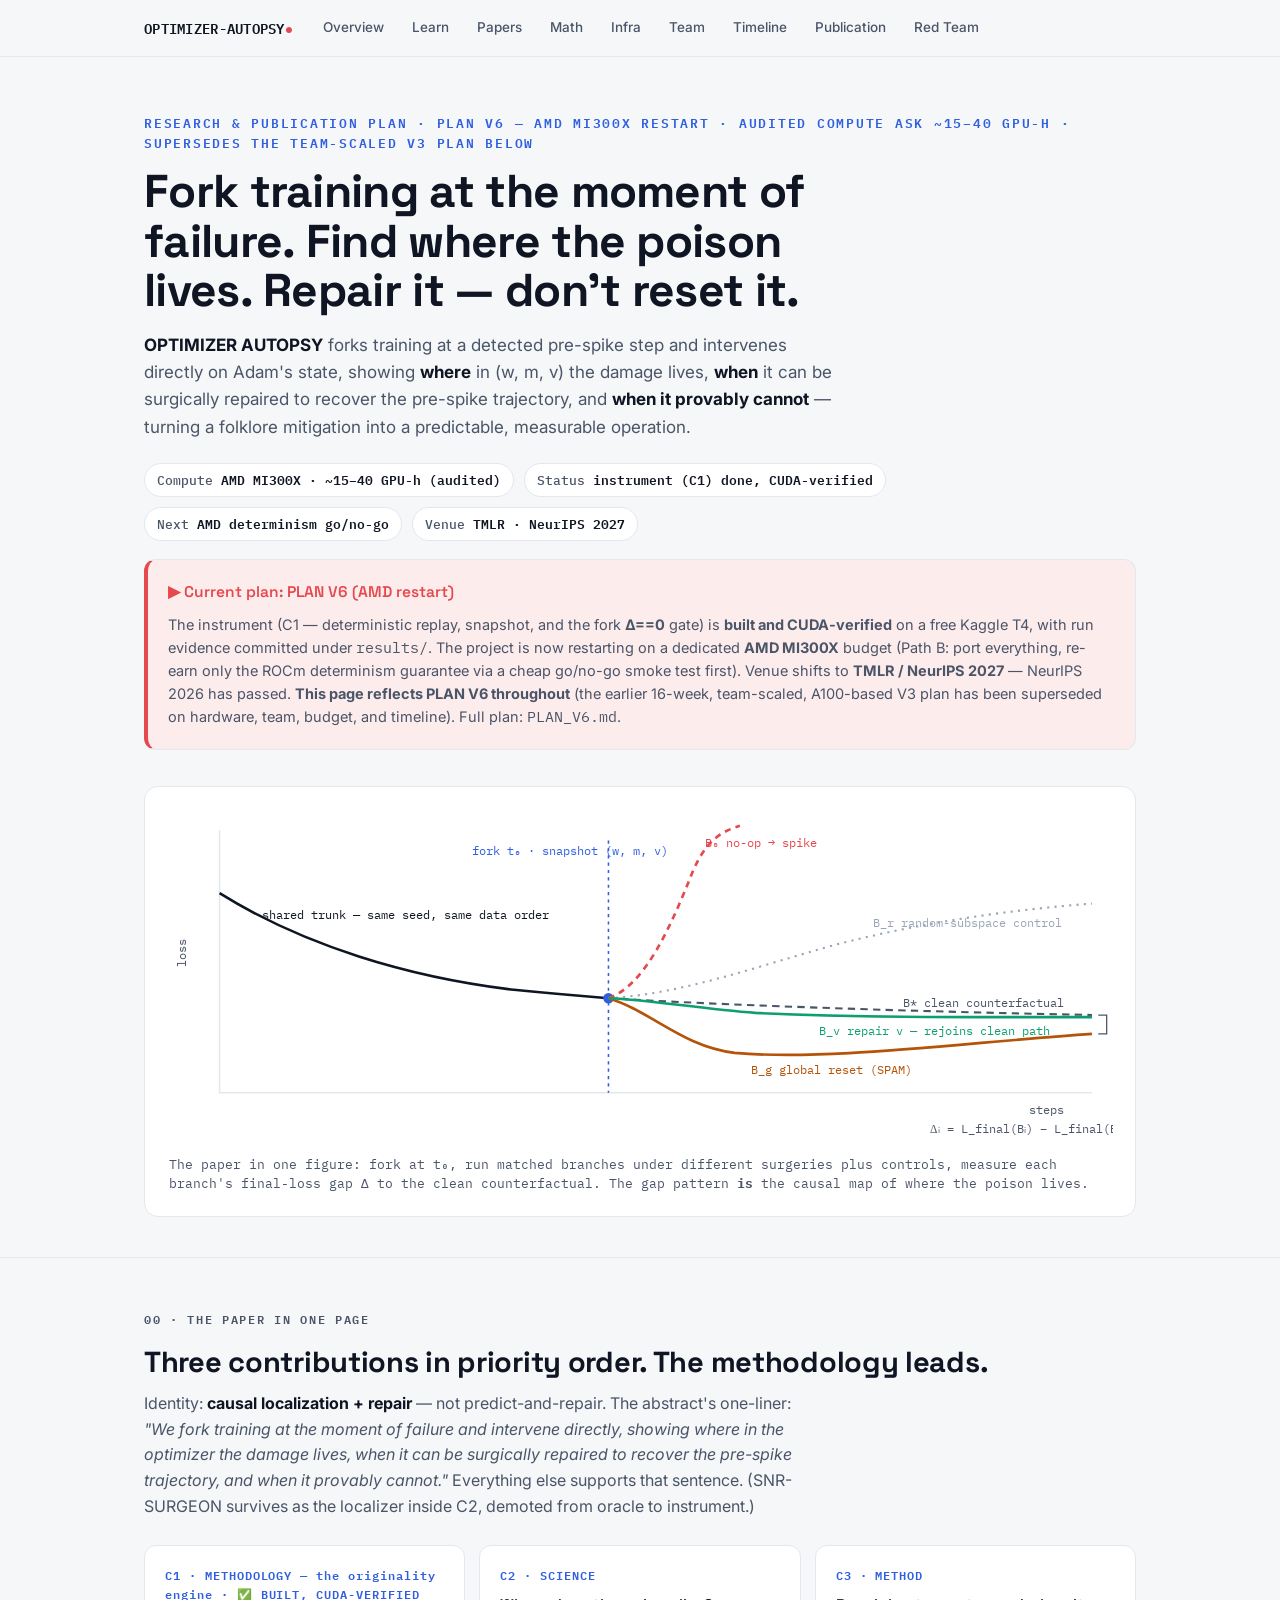
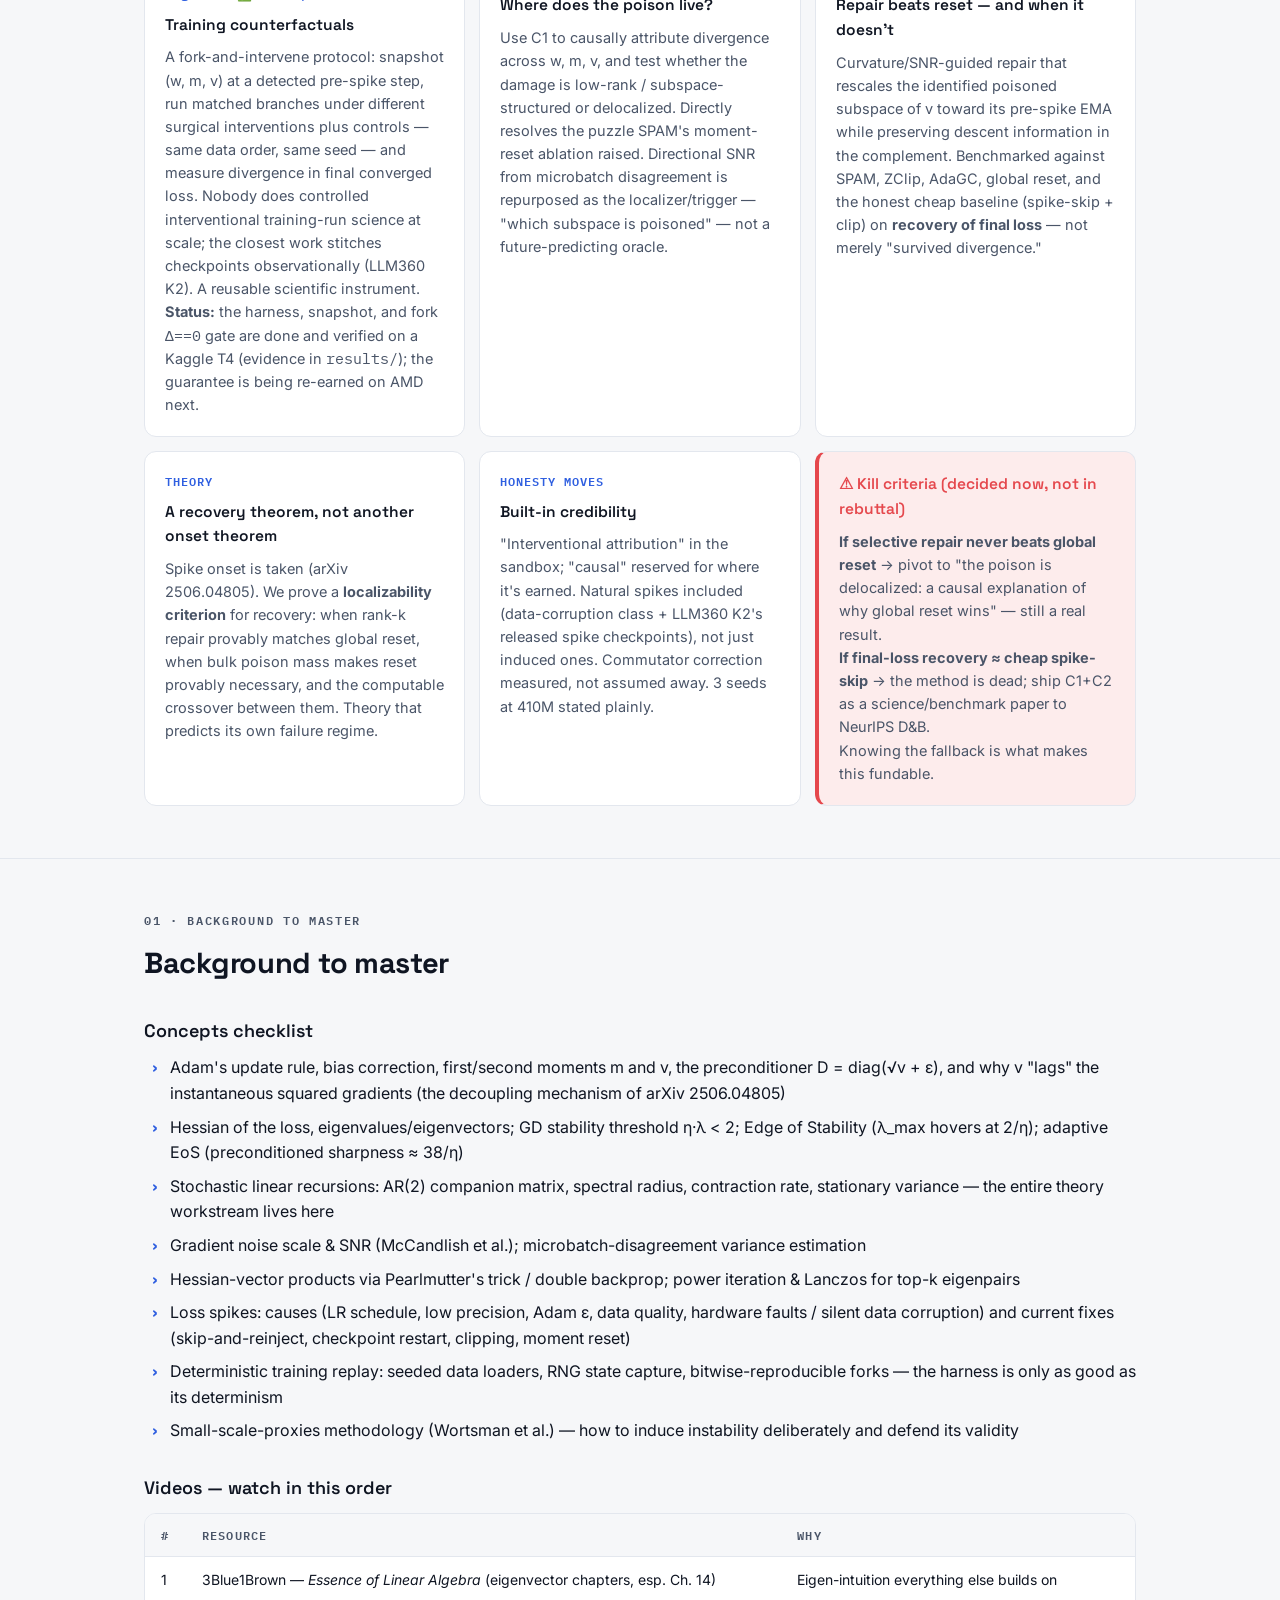
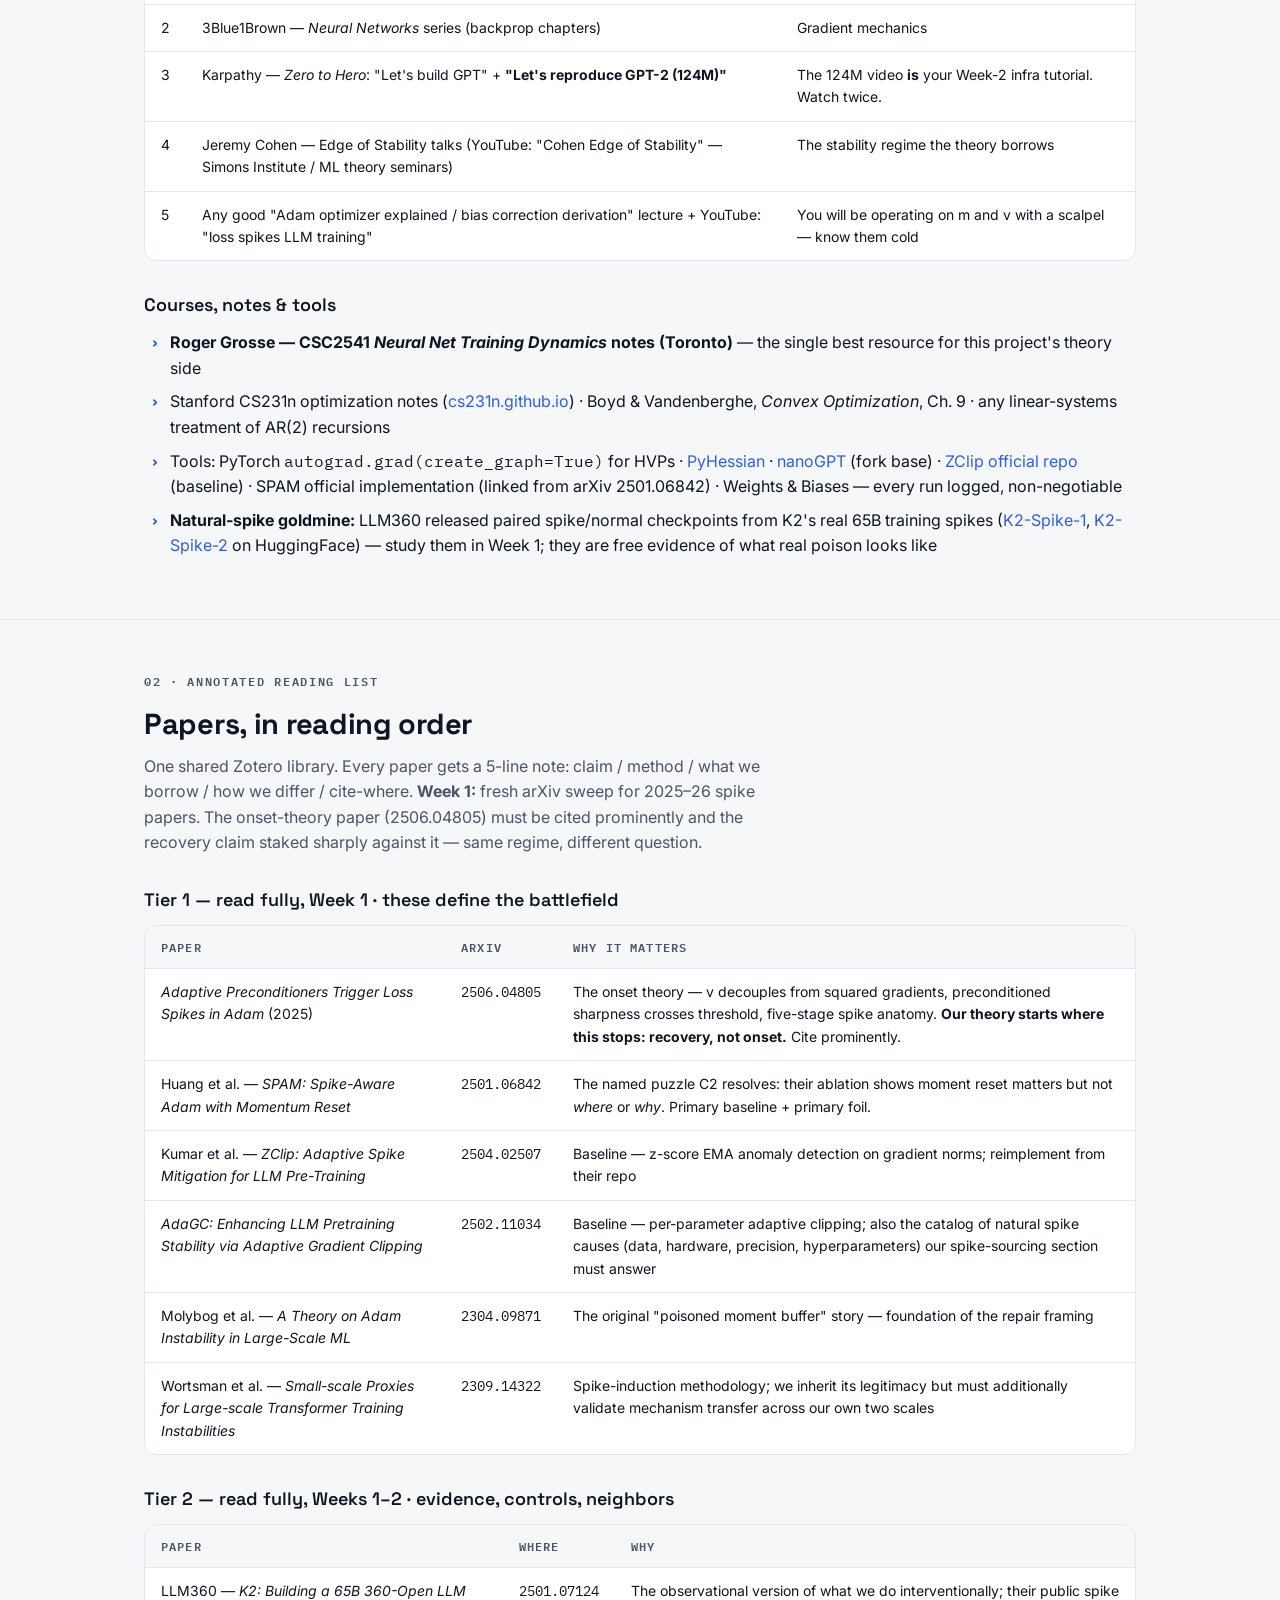
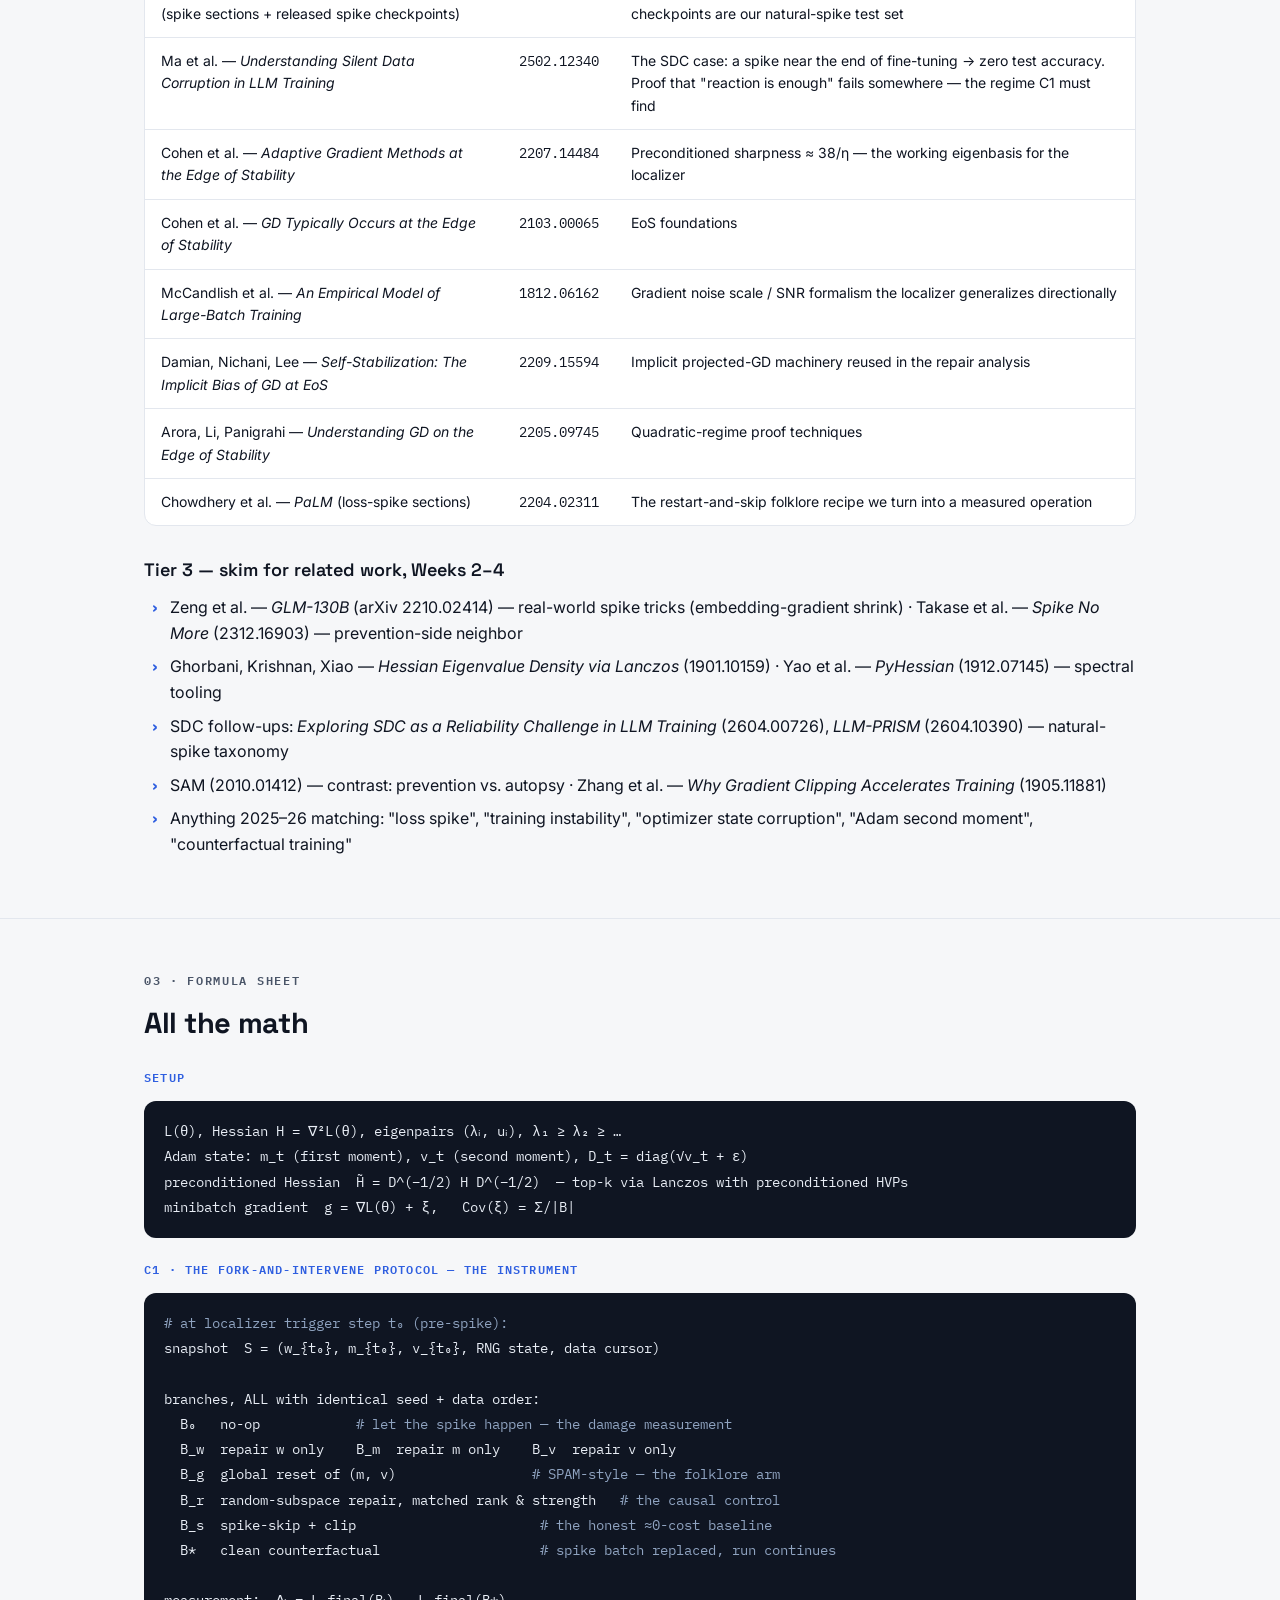
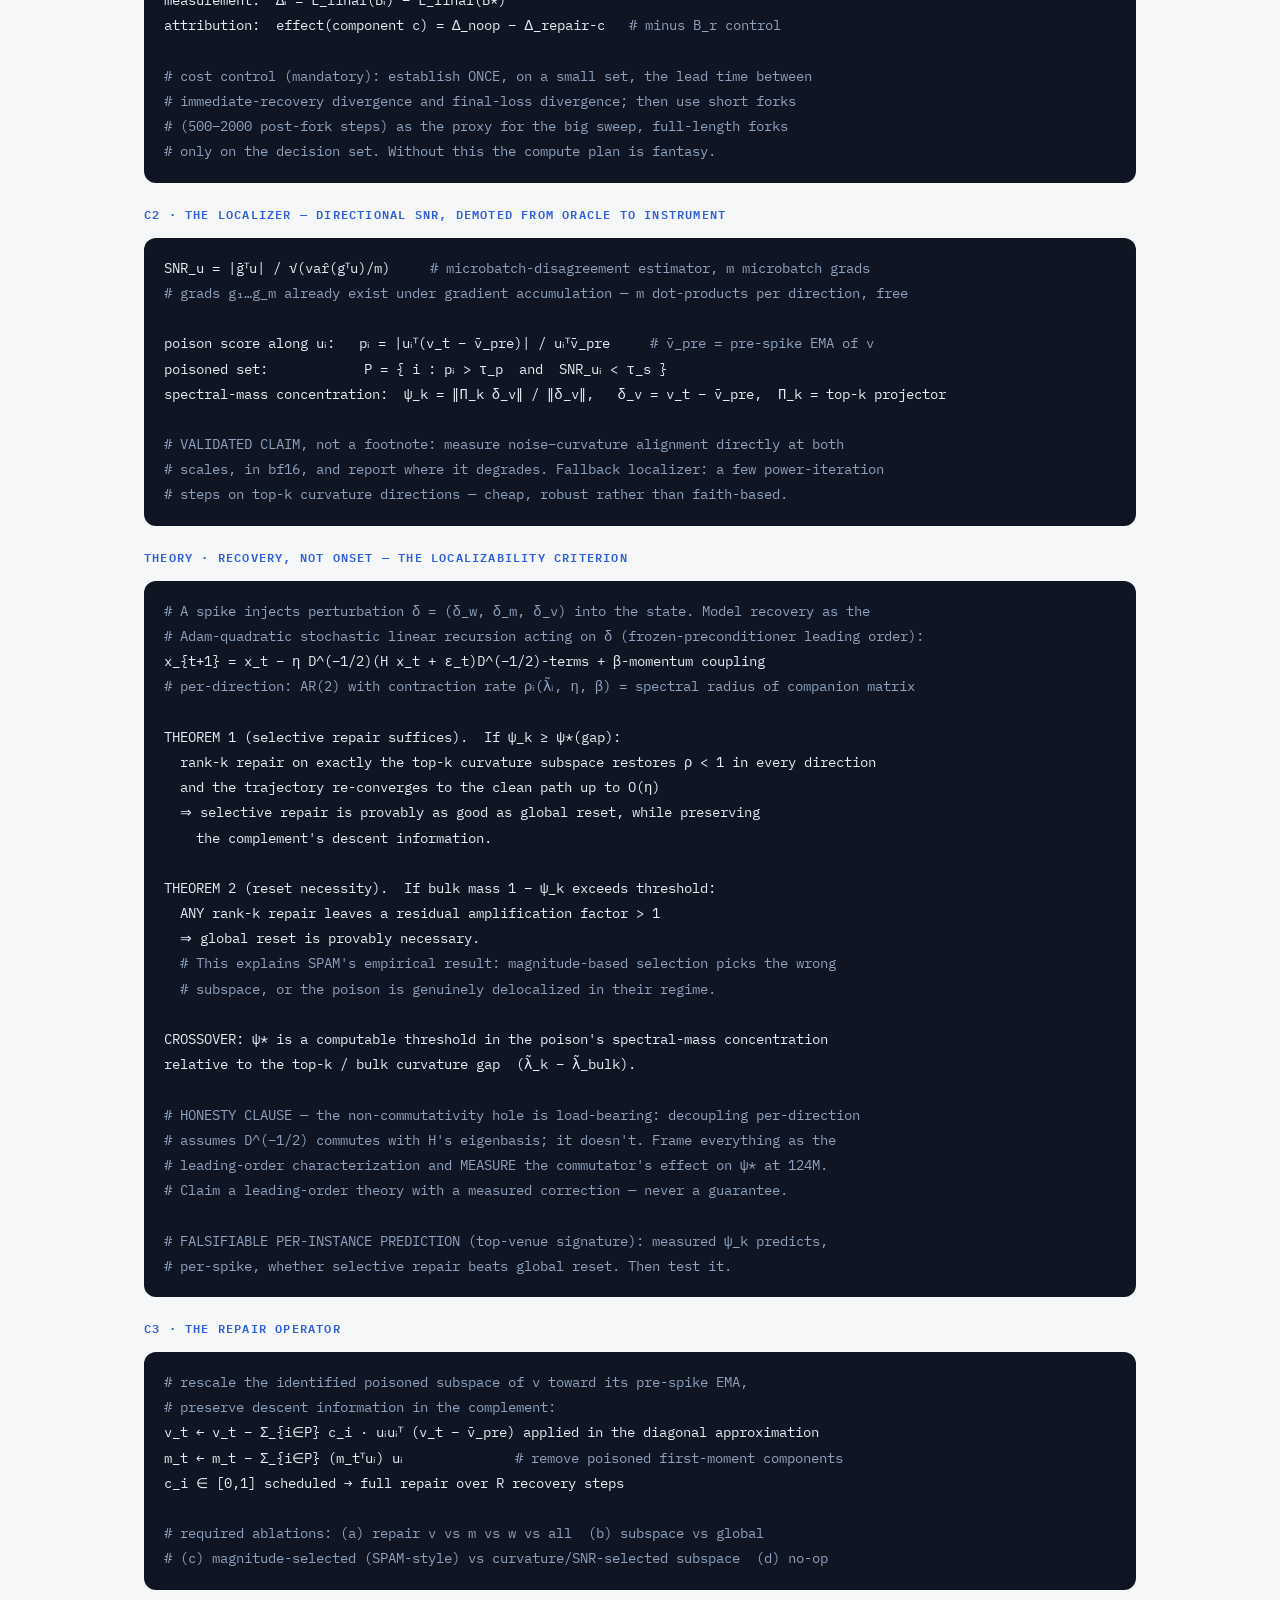
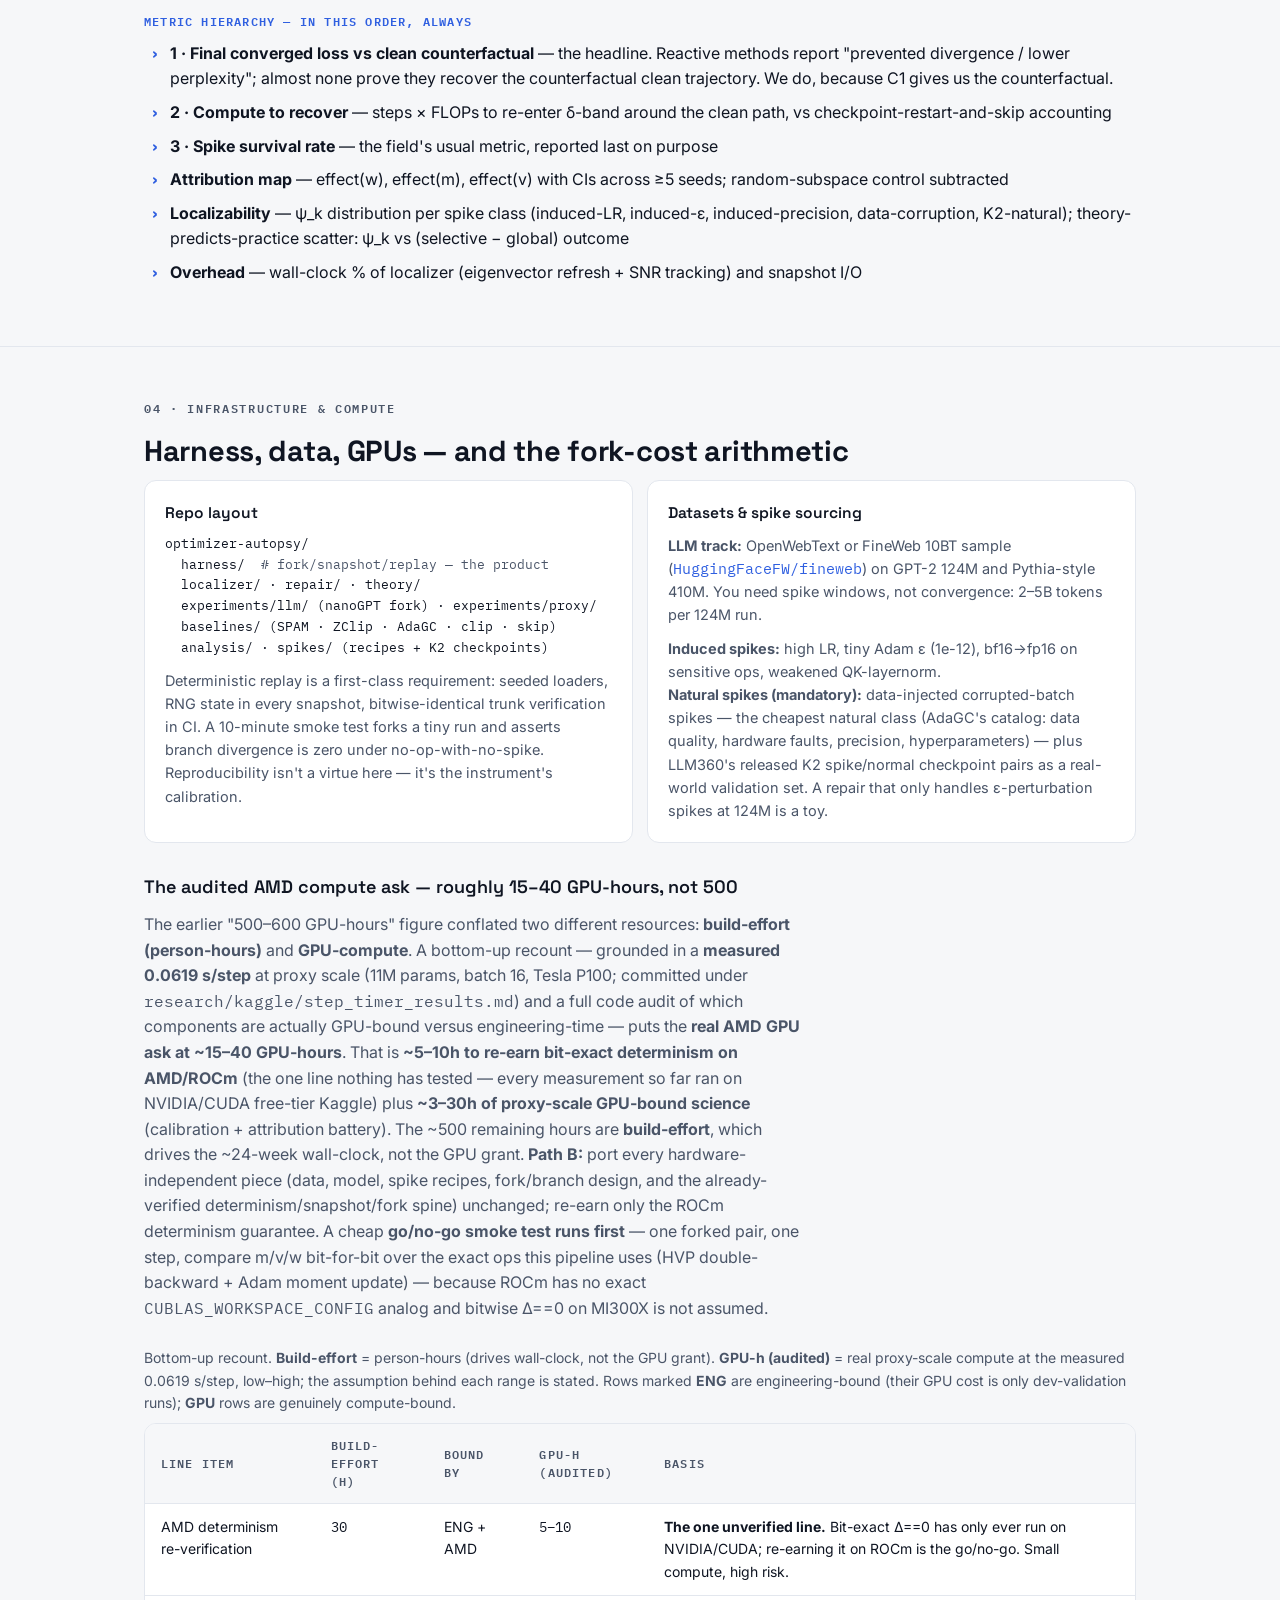
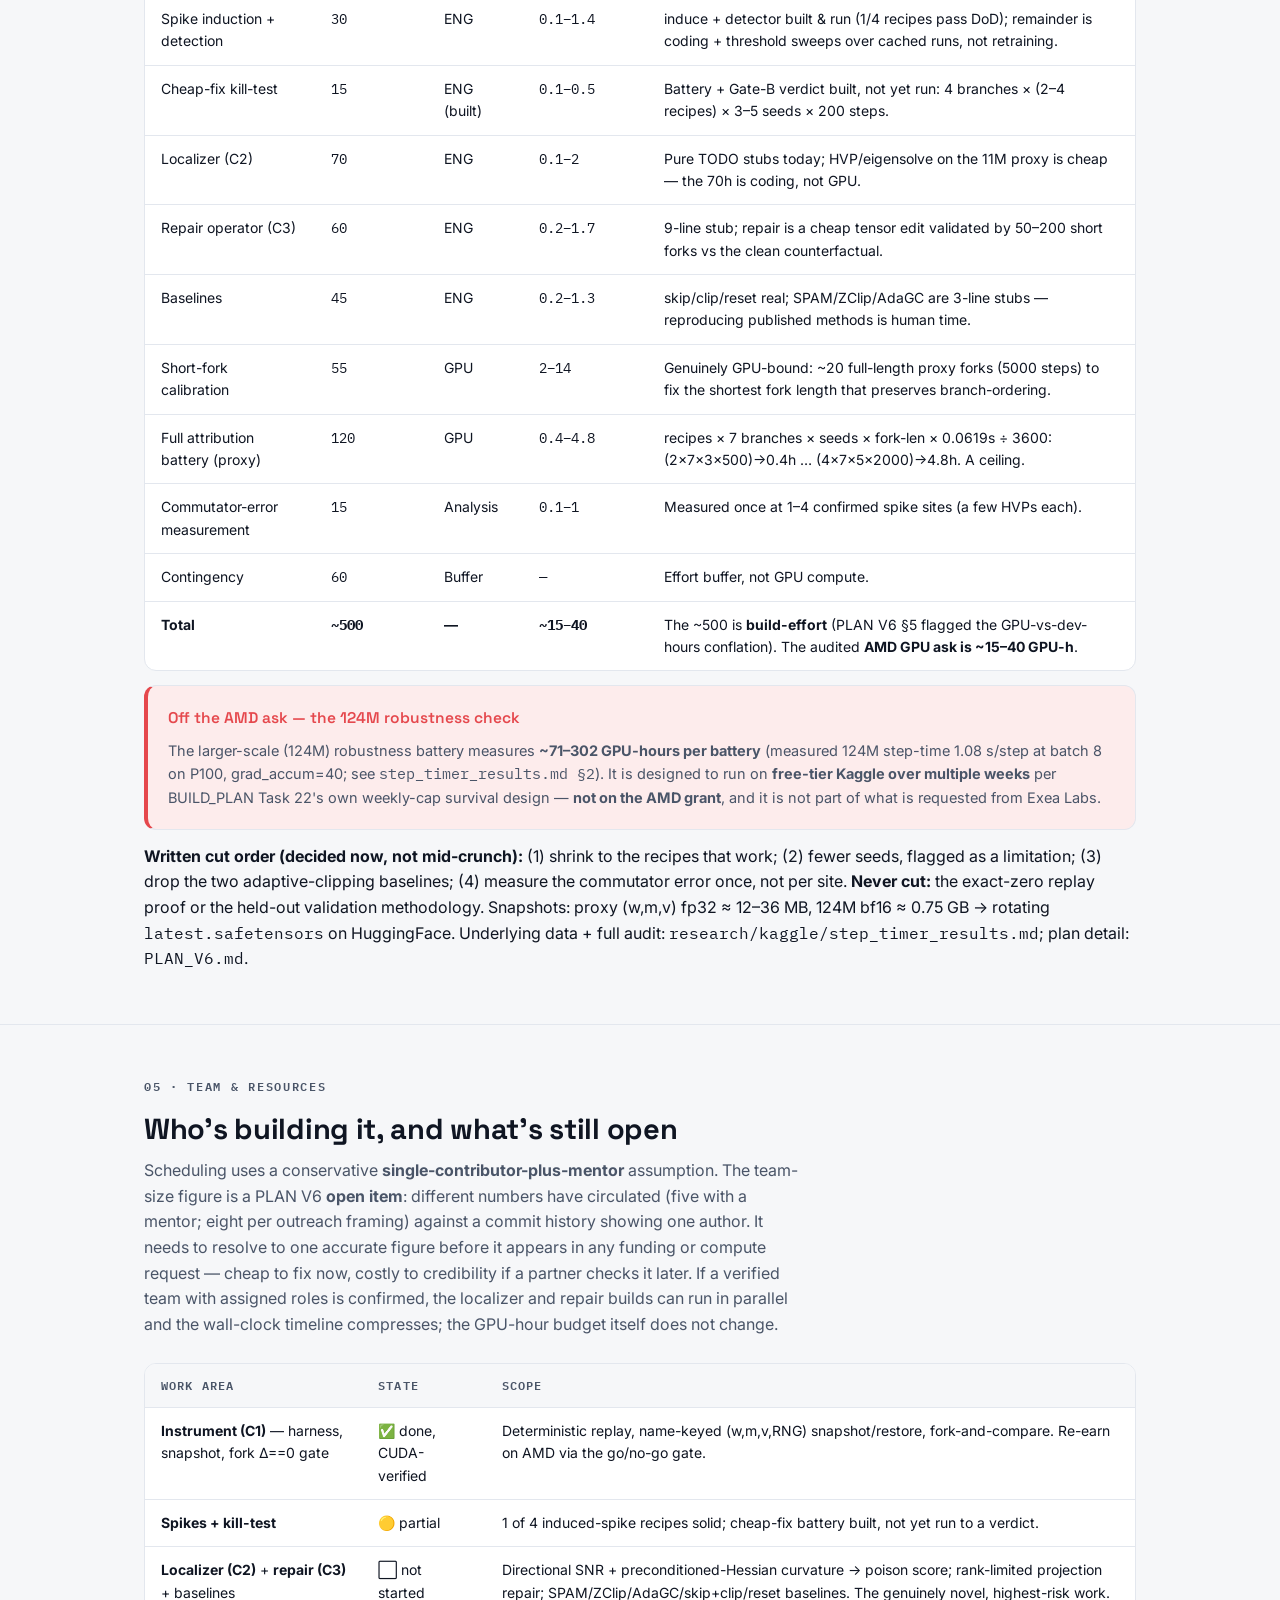
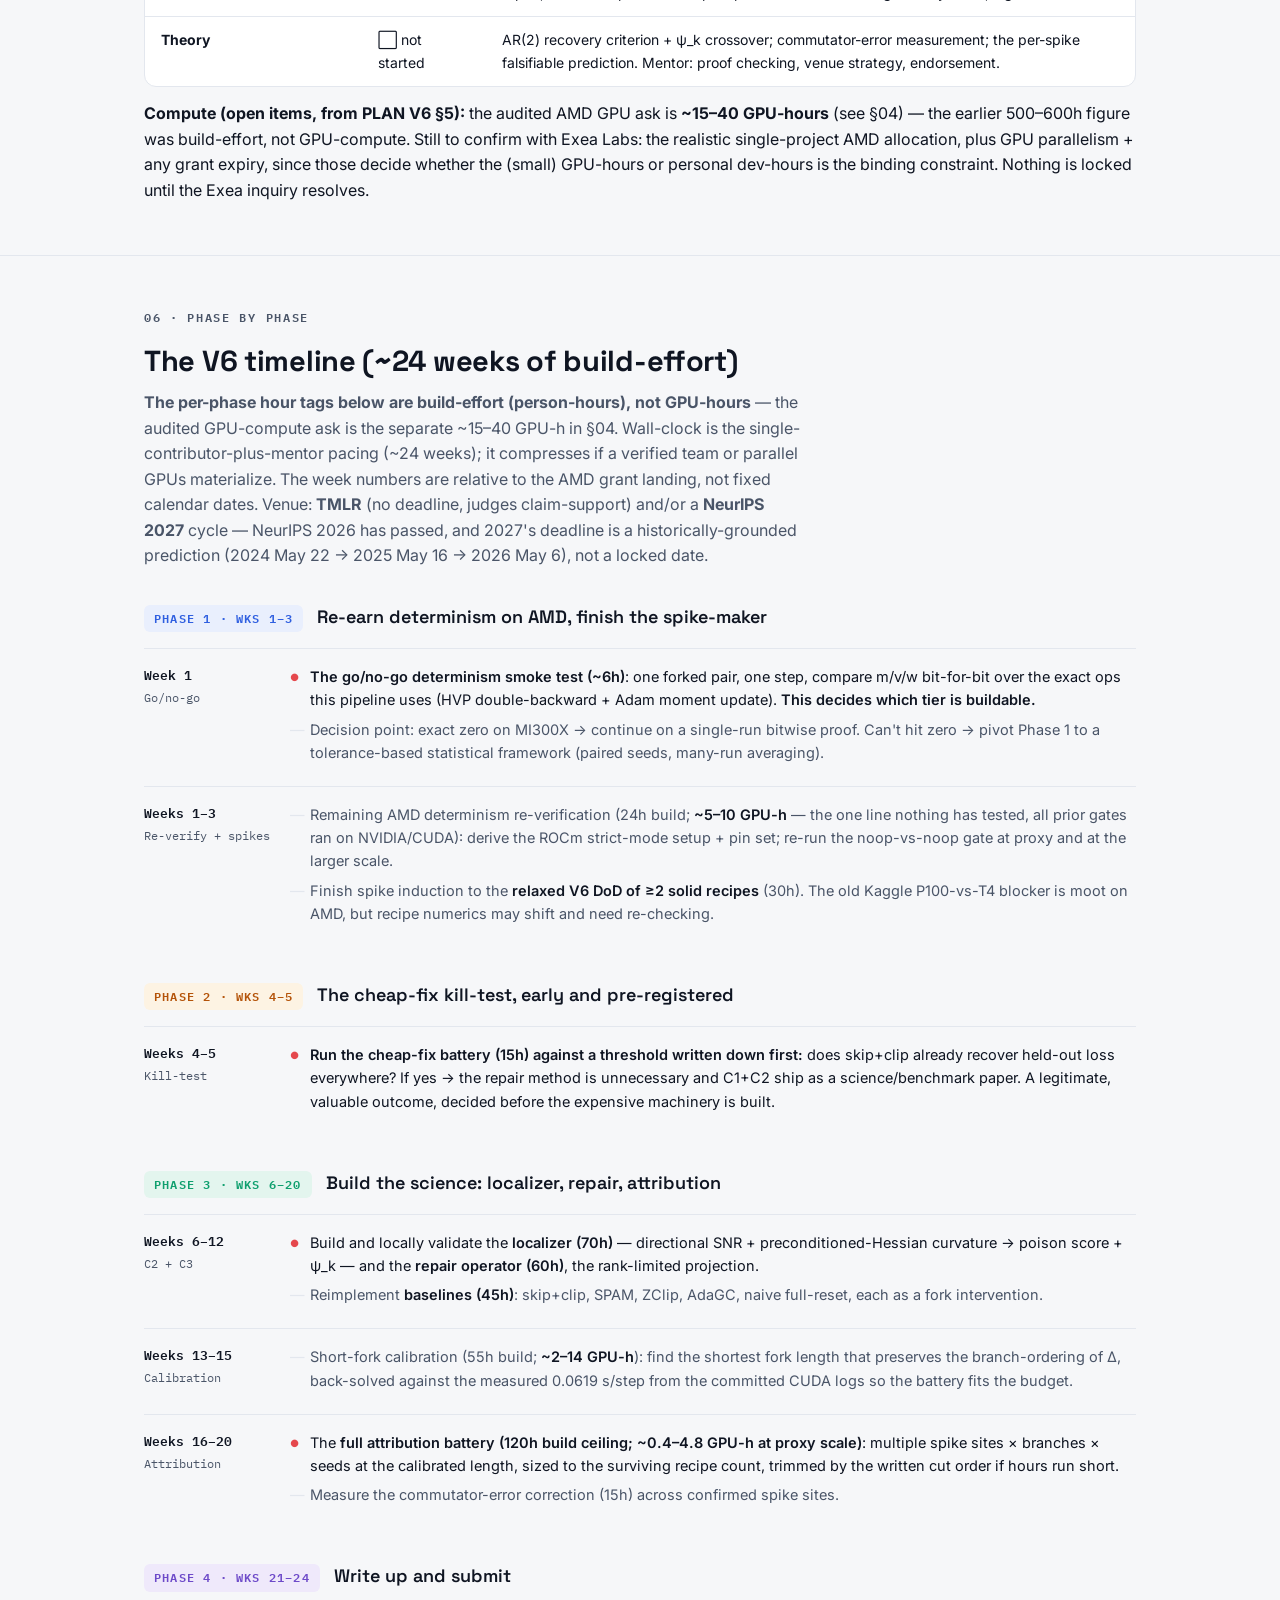
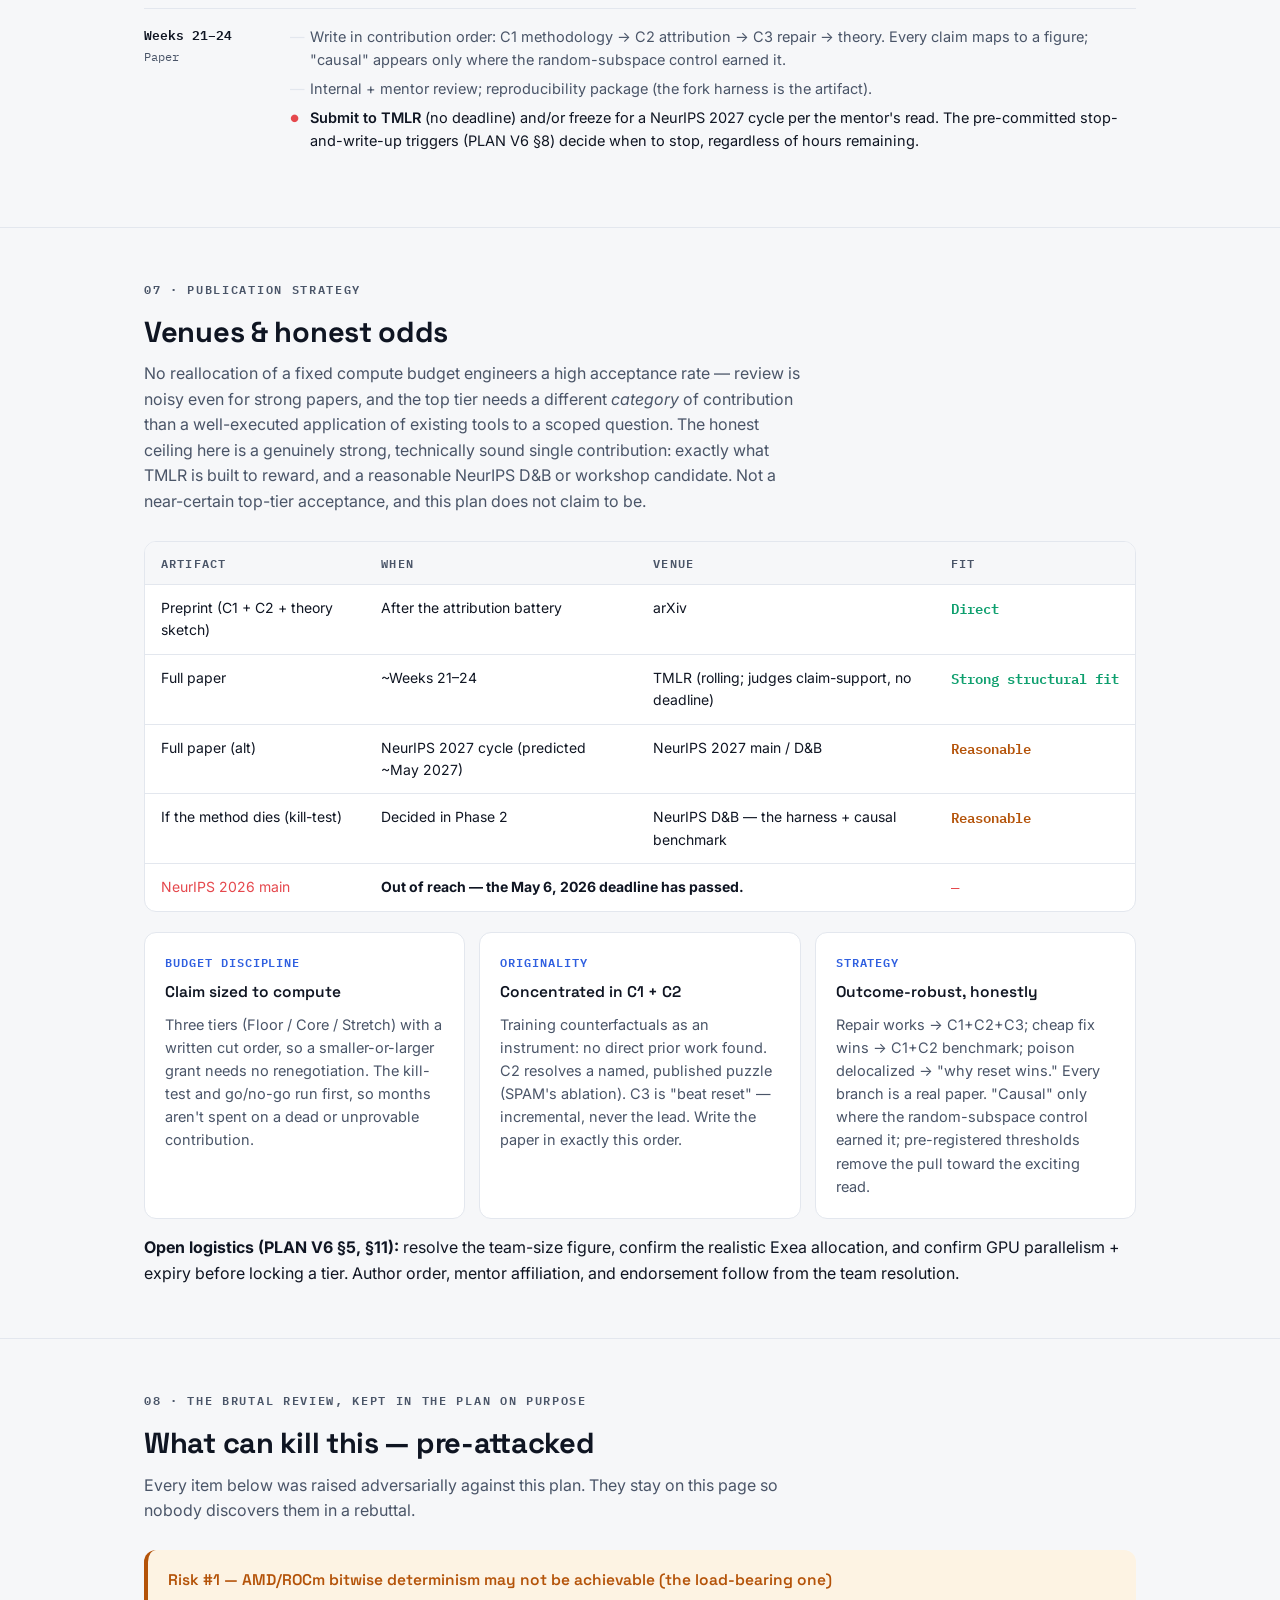
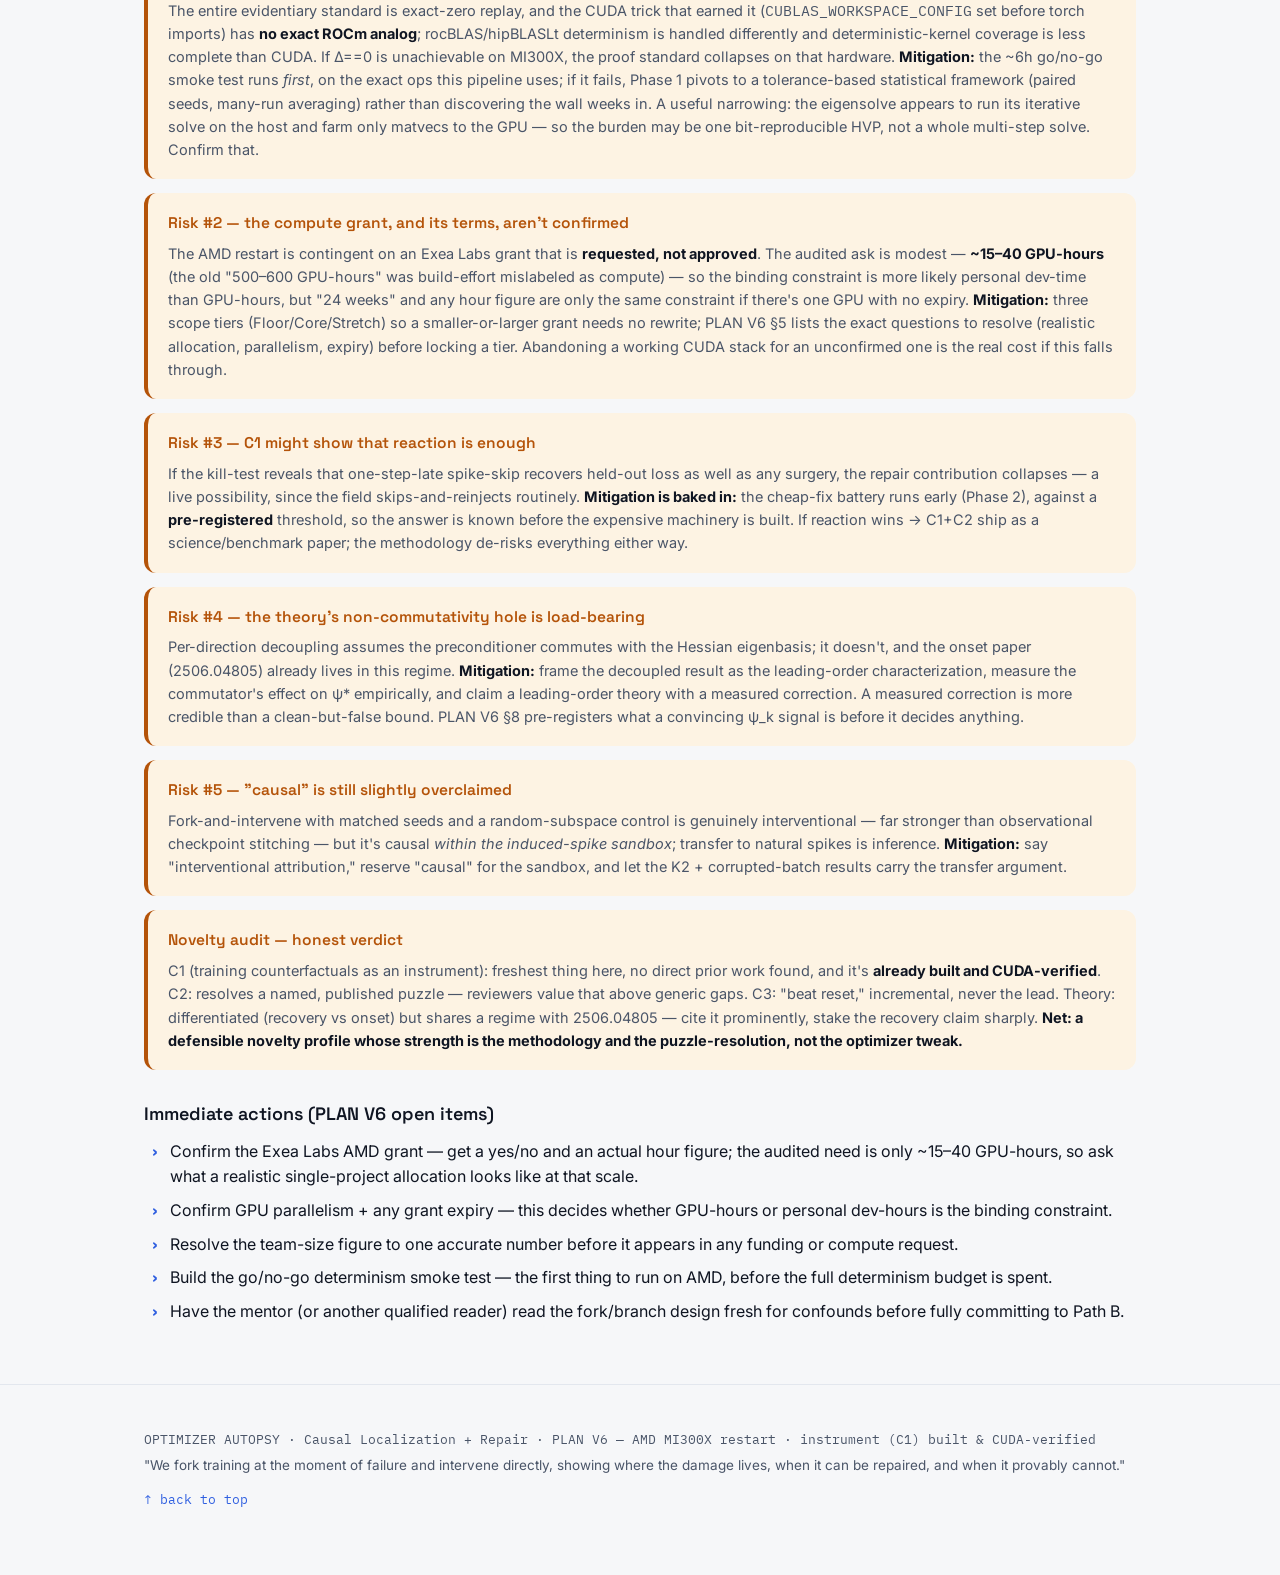
==== index.html @ 46e0409c "Correct compute figures to audited GPU-hour numbers (~15-40, not 500-600) Add research/kaggle/step_t" ====
<!DOCTYPE html>
<html lang="en">
<head>
<meta charset="UTF-8">
<meta name="viewport" content="width=device-width, initial-scale=1.0">
<meta name="description" content="OPTIMIZER AUTOPSY: causally localize the poison in Adam's optimizer state after a loss spike and repair it without resetting, proven by bit-identical replay forks. Instrument built + CUDA-verified; restarting on AMD MI300X under PLAN V6 — audited compute ask ~15–40 GPU-hours (not the old 500), based on measured proxy throughput.">
<title>OPTIMIZER AUTOPSY — Research Plan</title>
<link rel="preconnect" href="https://fonts.googleapis.com">
<link href="https://fonts.googleapis.com/css2?family=Space+Grotesk:wght@400;500;600;700&family=Inter:wght@400;500;600&family=IBM+Plex+Mono:wght@400;500;600&display=swap" rel="stylesheet">
<link rel="stylesheet" href="styles.css">
</head>
<body id="top">

<nav><div class="wrap nav-in">
  <span class="nav-brand">OPTIMIZER-AUTOPSY<span class="dot">●</span></span>
  <a class="tab" href="#overview">Overview</a>
  <a class="tab" href="#learn">Learn</a>
  <a class="tab" href="#papers">Papers</a>
  <a class="tab" href="#math">Math</a>
  <a class="tab" href="#infra">Infra</a>
  <a class="tab" href="#team">Team</a>
  <a class="tab" href="#timeline">Timeline</a>
  <a class="tab" href="#pub">Publication</a>
  <a class="tab" href="#redteam">Red Team</a>
</div></nav>

<header><div class="wrap">
  <div class="eyebrow">Research &amp; Publication Plan · PLAN V6 — AMD MI300X restart · audited compute ask ~15–40 GPU-h · supersedes the team-scaled V3 plan below</div>
  <h1>Fork training at the moment of failure. Find where the poison lives. Repair it — don't reset it.</h1>
  <p class="sub"><strong>OPTIMIZER AUTOPSY</strong> forks training at a detected pre-spike step and intervenes directly on Adam's state, showing <strong>where</strong> in (w, m, v) the damage lives, <strong>when</strong> it can be surgically repaired to recover the pre-spike trajectory, and <strong>when it provably cannot</strong> — turning a folklore mitigation into a predictable, measurable operation.</p>
  <div class="hero-meta">
    <span class="chip">Compute <b>AMD MI300X · ~15–40 GPU-h (audited)</b></span>
    <span class="chip">Status <b>instrument (C1) done, CUDA-verified</b></span>
    <span class="chip">Next <b>AMD determinism go/no-go</b></span>
    <span class="chip">Venue <b>TMLR · NeurIPS 2027</b></span>
  </div>

  <div class="card kill" style="margin:18px 0 4px">
    <h4>▶ Current plan: PLAN V6 (AMD restart)</h4>
    <p>The instrument (C1 — deterministic replay, snapshot, and the fork <b>Δ==0</b> gate) is <b>built and
    CUDA-verified</b> on a free Kaggle T4, with run evidence committed under <code>results/</code>. The
    project is now restarting on a dedicated <b>AMD MI300X</b> budget (Path B: port everything, re-earn only
    the ROCm determinism guarantee via a cheap go/no-go smoke test first). Venue shifts to <b>TMLR /
    NeurIPS 2027</b> — NeurIPS 2026 has passed. <b>This page reflects PLAN V6 throughout</b> (the earlier
    16-week, team-scaled, A100-based V3 plan has been superseded on hardware, team, budget, and timeline).
    Full plan: <code>PLAN_V6.md</code>.</p>
  </div>

  <figure class="spikefig">
    <svg viewBox="0 0 900 320" role="img" aria-label="Diagram: a training loss curve is forked at a detected pre-spike step into matched branches — no-op diverges (red dashed), repair of v recovers to the clean counterfactual (green), global reset recovers slower (amber), a random-subspace control fails (grey). The gap of each branch to the clean counterfactual is the causal measurement.">
      <!-- axes -->
      <line x1="50" y1="20" x2="50" y2="270" stroke="#E3E7EE" stroke-width="1.5"/>
      <line x1="50" y1="270" x2="880" y2="270" stroke="#E3E7EE" stroke-width="1.5"/>
      <text x="18" y="150" font-family="IBM Plex Mono" font-size="11" fill="#4A5568" transform="rotate(-90 18 150)">loss</text>
      <text x="820" y="290" font-family="IBM Plex Mono" font-size="11" fill="#4A5568">steps</text>
      <!-- trunk: shared pre-fork trajectory -->
      <path d="M50,80 C130,130 230,160 330,172 C370,176 395,178 420,180" fill="none" stroke="#0F1522" stroke-width="2.5"/>
      <text x="90" y="105" font-family="IBM Plex Mono" font-size="11.5" fill="#0F1522">shared trunk — same seed, same data order</text>
      <!-- fork point -->
      <line x1="420" y1="30" x2="420" y2="270" stroke="#2F5FE0" stroke-width="1.5" stroke-dasharray="3 4"/>
      <circle cx="420" cy="180" r="5" fill="#2F5FE0"/>
      <text x="290" y="44" font-family="IBM Plex Mono" font-size="11.5" fill="#2F5FE0">fork t₀ · snapshot (w, m, v)</text>
      <!-- clean counterfactual -->
      <path d="M420,180 C520,186 680,192 880,196" fill="none" stroke="#4A5568" stroke-width="2" stroke-dasharray="7 5"/>
      <text x="700" y="188" font-family="IBM Plex Mono" font-size="11" fill="#4A5568">B* clean counterfactual</text>
      <!-- no-op: diverges -->
      <path d="M420,180 C455,168 480,110 500,60 C512,32 525,22 545,16" fill="none" stroke="#E5484D" stroke-width="2.5" stroke-dasharray="6 5"/>
      <text x="512" y="36" font-family="IBM Plex Mono" font-size="11.5" fill="#E5484D">B₀ no-op → spike</text>
      <!-- random control: fails slowly -->
      <path d="M420,180 C490,176 560,150 640,128 C720,108 800,96 880,90" fill="none" stroke="#9AA6B8" stroke-width="2" stroke-dasharray="2 5"/>
      <text x="672" y="112" font-family="IBM Plex Mono" font-size="11" fill="#9AA6B8">B_r random-subspace control</text>
      <!-- global reset: survives, slower -->
      <path d="M420,180 C460,192 490,226 540,232 C630,240 760,222 880,214" fill="none" stroke="#B45309" stroke-width="2.5"/>
      <text x="556" y="252" font-family="IBM Plex Mono" font-size="11.5" fill="#B45309">B_g global reset (SPAM)</text>
      <!-- repair v: recovers to clean -->
      <path d="M420,180 C465,182 505,190 560,194 C670,199 780,198 880,198" fill="none" stroke="#0E9F6E" stroke-width="2.5"/>
      <text x="620" y="215" font-family="IBM Plex Mono" font-size="11.5" fill="#0E9F6E">B_v repair v — rejoins clean path</text>
      <!-- delta bracket -->
      <path d="M886,196 L894,196 L894,214 L886,214" fill="none" stroke="#4A5568" stroke-width="1.2"/>
      <text x="726" y="308" font-family="IBM Plex Mono" font-size="11" fill="#4A5568">Δᵢ = L_final(Bᵢ) − L_final(B*)</text>
    </svg>
    <figcaption>The paper in one figure: fork at t₀, run matched branches under different surgeries plus controls, measure each branch's final-loss gap Δ to the clean counterfactual. The gap pattern <b>is</b> the causal map of where the poison lives.</figcaption>
  </figure>
</div></header>

<!-- OVERVIEW -->
<section id="overview"><div class="wrap">
  <div class="sec-kicker">00 · The paper in one page</div>
  <h2>Three contributions in priority order. The methodology leads.</h2>
  <p class="lede">Identity: <strong style="color:var(--ink)">causal localization + repair</strong> — not predict-and-repair. The abstract's one-liner: <em>"We fork training at the moment of failure and intervene directly, showing where in the optimizer the damage lives, when it can be surgically repaired to recover the pre-spike trajectory, and when it provably cannot."</em> Everything else supports that sentence. (SNR-SURGEON survives as the localizer inside C2, demoted from oracle to instrument.)</p>

  <div class="grid c3">
    <div class="card"><span class="num">C1 · METHODOLOGY — the originality engine · ✅ BUILT, CUDA-VERIFIED</span><h4>Training counterfactuals</h4><p>A fork-and-intervene protocol: snapshot (w, m, v) at a detected pre-spike step, run matched branches under different surgical interventions plus controls — same data order, same seed — and measure divergence in final converged loss. Nobody does controlled interventional training-run science at scale; the closest work stitches checkpoints observationally (LLM360 K2). A reusable scientific instrument. <b>Status:</b> the harness, snapshot, and fork <code>Δ==0</code> gate are done and verified on a Kaggle T4 (evidence in <code>results/</code>); the guarantee is being re-earned on AMD next.</p></div>
    <div class="card"><span class="num">C2 · SCIENCE</span><h4>Where does the poison live?</h4><p>Use C1 to causally attribute divergence across w, m, v, and test whether the damage is low-rank / subspace-structured or delocalized. Directly resolves the puzzle SPAM's moment-reset ablation raised. Directional SNR from microbatch disagreement is repurposed as the localizer/trigger — "which subspace is poisoned" — not a future-predicting oracle.</p></div>
    <div class="card"><span class="num">C3 · METHOD</span><h4>Repair beats reset — and when it doesn't</h4><p>Curvature/SNR-guided repair that rescales the identified poisoned subspace of v toward its pre-spike EMA while preserving descent information in the complement. Benchmarked against SPAM, ZClip, AdaGC, global reset, and the honest cheap baseline (spike-skip + clip) on <b>recovery of final loss</b> — not merely "survived divergence."</p></div>
    <div class="card"><span class="num">THEORY</span><h4>A recovery theorem, not another onset theorem</h4><p>Spike onset is taken (arXiv 2506.04805). We prove a <b>localizability criterion</b> for recovery: when rank-k repair provably matches global reset, when bulk poison mass makes reset provably necessary, and the computable crossover between them. Theory that predicts its own failure regime.</p></div>
    <div class="card"><span class="num">HONESTY MOVES</span><h4>Built-in credibility</h4><p>"Interventional attribution" in the sandbox; "causal" reserved for where it's earned. Natural spikes included (data-corruption class + LLM360 K2's released spike checkpoints), not just induced ones. Commutator correction measured, not assumed away. 3 seeds at 410M stated plainly.</p></div>
    <div class="card kill"><h4>⚠ Kill criteria (decided now, not in rebuttal)</h4><p><b>If selective repair never beats global reset</b> → pivot to "the poison is delocalized: a causal explanation of why global reset wins" — still a real result.<br><b>If final-loss recovery ≈ cheap spike-skip</b> → the method is dead; ship C1+C2 as a science/benchmark paper to NeurIPS D&amp;B.<br>Knowing the fallback is what makes this fundable.</p></div>
  </div>
</div></section>

<!-- LEARN -->
<section id="learn"><div class="wrap">
  <div class="sec-kicker">01 · Background to master</div>
  <h2>Background to master</h2>

  <h3>Concepts checklist</h3>
  <ul class="tick">
    <li>Adam's update rule, bias correction, first/second moments m and v, the preconditioner D = diag(√v + ε), and why v "lags" the instantaneous squared gradients (the decoupling mechanism of arXiv 2506.04805)</li>
    <li>Hessian of the loss, eigenvalues/eigenvectors; GD stability threshold η·λ &lt; 2; Edge of Stability (λ_max hovers at 2/η); adaptive EoS (preconditioned sharpness ≈ 38/η)</li>
    <li>Stochastic linear recursions: AR(2) companion matrix, spectral radius, contraction rate, stationary variance — the entire theory workstream lives here</li>
    <li>Gradient noise scale &amp; SNR (McCandlish et al.); microbatch-disagreement variance estimation</li>
    <li>Hessian-vector products via Pearlmutter's trick / double backprop; power iteration &amp; Lanczos for top-k eigenpairs</li>
    <li>Loss spikes: causes (LR schedule, low precision, Adam ε, data quality, hardware faults / silent data corruption) and current fixes (skip-and-reinject, checkpoint restart, clipping, moment reset)</li>
    <li>Deterministic training replay: seeded data loaders, RNG state capture, bitwise-reproducible forks — the harness is only as good as its determinism</li>
    <li>Small-scale-proxies methodology (Wortsman et al.) — how to induce instability deliberately and defend its validity</li>
  </ul>

  <h3>Videos — watch in this order</h3>
  <div class="tbl-scroll"><table>
    <tr><th>#</th><th>Resource</th><th>Why</th></tr>
    <tr><td>1</td><td>3Blue1Brown — <i>Essence of Linear Algebra</i> (eigenvector chapters, esp. Ch. 14)</td><td>Eigen-intuition everything else builds on</td></tr>
    <tr><td>2</td><td>3Blue1Brown — <i>Neural Networks</i> series (backprop chapters)</td><td>Gradient mechanics</td></tr>
    <tr><td>3</td><td>Karpathy — <i>Zero to Hero</i>: "Let's build GPT" + <b>"Let's reproduce GPT-2 (124M)"</b></td><td>The 124M video <b>is</b> your Week-2 infra tutorial. Watch twice.</td></tr>
    <tr><td>4</td><td>Jeremy Cohen — Edge of Stability talks (YouTube: "Cohen Edge of Stability" — Simons Institute / ML theory seminars)</td><td>The stability regime the theory borrows</td></tr>
    <tr><td>5</td><td>Any good "Adam optimizer explained / bias correction derivation" lecture + YouTube: "loss spikes LLM training"</td><td>You will be operating on m and v with a scalpel — know them cold</td></tr>
  </table></div>

  <h3>Courses, notes &amp; tools</h3>
  <ul class="tick">
    <li><b>Roger Grosse — CSC2541 <i>Neural Net Training Dynamics</i> notes (Toronto)</b> — the single best resource for this project's theory side</li>
    <li>Stanford CS231n optimization notes (<a href="https://cs231n.github.io">cs231n.github.io</a>) · Boyd &amp; Vandenberghe, <i>Convex Optimization</i>, Ch. 9 · any linear-systems treatment of AR(2) recursions</li>
    <li>Tools: PyTorch <code>autograd.grad(create_graph=True)</code> for HVPs · <a href="https://github.com/amirgholami/PyHessian">PyHessian</a> · <a href="https://github.com/karpathy/nanoGPT">nanoGPT</a> (fork base) · <a href="https://github.com/bluorion-com/ZClip">ZClip official repo</a> (baseline) · SPAM official implementation (linked from arXiv 2501.06842) · Weights &amp; Biases — every run logged, non-negotiable</li>
    <li><b>Natural-spike goldmine:</b> LLM360 released paired spike/normal checkpoints from K2's real 65B training spikes (<a href="https://huggingface.co/LLM360/K2-Spike-1">K2-Spike-1</a>, <a href="https://huggingface.co/LLM360/K2-Spike-2">K2-Spike-2</a> on HuggingFace) — study them in Week 1; they are free evidence of what real poison looks like</li>
  </ul>
</div></section>

<!-- PAPERS -->
<section id="papers"><div class="wrap">
  <div class="sec-kicker">02 · Annotated reading list</div>
  <h2>Papers, in reading order</h2>
  <p class="lede">One shared Zotero library. Every paper gets a 5-line note: claim / method / what we borrow / how we differ / cite-where. <b>Week 1:</b> fresh arXiv sweep for 2025–26 spike papers. The onset-theory paper (2506.04805) must be cited prominently and the recovery claim staked sharply against it — same regime, different question.</p>

  <h3>Tier 1 — read fully, Week 1 · these define the battlefield</h3>
  <div class="tbl-scroll"><table>
    <tr><th>Paper</th><th>arXiv</th><th>Why it matters</th></tr>
    <tr><td><i>Adaptive Preconditioners Trigger Loss Spikes in Adam</i> (2025)</td><td class="mono">2506.04805</td><td>The onset theory — v decouples from squared gradients, preconditioned sharpness crosses threshold, five-stage spike anatomy. <b>Our theory starts where this stops: recovery, not onset.</b> Cite prominently.</td></tr>
    <tr><td>Huang et al. — <i>SPAM: Spike-Aware Adam with Momentum Reset</i></td><td class="mono">2501.06842</td><td>The named puzzle C2 resolves: their ablation shows moment reset matters but not <i>where</i> or <i>why</i>. Primary baseline + primary foil.</td></tr>
    <tr><td>Kumar et al. — <i>ZClip: Adaptive Spike Mitigation for LLM Pre-Training</i></td><td class="mono">2504.02507</td><td>Baseline — z-score EMA anomaly detection on gradient norms; reimplement from their repo</td></tr>
    <tr><td><i>AdaGC: Enhancing LLM Pretraining Stability via Adaptive Gradient Clipping</i></td><td class="mono">2502.11034</td><td>Baseline — per-parameter adaptive clipping; also the catalog of natural spike causes (data, hardware, precision, hyperparameters) our spike-sourcing section must answer</td></tr>
    <tr><td>Molybog et al. — <i>A Theory on Adam Instability in Large-Scale ML</i></td><td class="mono">2304.09871</td><td>The original "poisoned moment buffer" story — foundation of the repair framing</td></tr>
    <tr><td>Wortsman et al. — <i>Small-scale Proxies for Large-scale Transformer Training Instabilities</i></td><td class="mono">2309.14322</td><td>Spike-induction methodology; we inherit its legitimacy but must additionally validate mechanism transfer across our own two scales</td></tr>
  </table></div>

  <h3>Tier 2 — read fully, Weeks 1–2 · evidence, controls, neighbors</h3>
  <div class="tbl-scroll"><table>
    <tr><th>Paper</th><th>Where</th><th>Why</th></tr>
    <tr><td>LLM360 — <i>K2: Building a 65B 360-Open LLM</i> (spike sections + released spike checkpoints)</td><td class="mono">2501.07124</td><td>The observational version of what we do interventionally; their public spike checkpoints are our natural-spike test set</td></tr>
    <tr><td>Ma et al. — <i>Understanding Silent Data Corruption in LLM Training</i></td><td class="mono">2502.12340</td><td>The SDC case: a spike near the end of fine-tuning → zero test accuracy. Proof that "reaction is enough" fails somewhere — the regime C1 must find</td></tr>
    <tr><td>Cohen et al. — <i>Adaptive Gradient Methods at the Edge of Stability</i></td><td class="mono">2207.14484</td><td>Preconditioned sharpness ≈ 38/η — the working eigenbasis for the localizer</td></tr>
    <tr><td>Cohen et al. — <i>GD Typically Occurs at the Edge of Stability</i></td><td class="mono">2103.00065</td><td>EoS foundations</td></tr>
    <tr><td>McCandlish et al. — <i>An Empirical Model of Large-Batch Training</i></td><td class="mono">1812.06162</td><td>Gradient noise scale / SNR formalism the localizer generalizes directionally</td></tr>
    <tr><td>Damian, Nichani, Lee — <i>Self-Stabilization: The Implicit Bias of GD at EoS</i></td><td class="mono">2209.15594</td><td>Implicit projected-GD machinery reused in the repair analysis</td></tr>
    <tr><td>Arora, Li, Panigrahi — <i>Understanding GD on the Edge of Stability</i></td><td class="mono">2205.09745</td><td>Quadratic-regime proof techniques</td></tr>
    <tr><td>Chowdhery et al. — <i>PaLM</i> (loss-spike sections)</td><td class="mono">2204.02311</td><td>The restart-and-skip folklore recipe we turn into a measured operation</td></tr>
  </table></div>

  <h3>Tier 3 — skim for related work, Weeks 2–4</h3>
  <ul class="tick">
    <li>Zeng et al. — <i>GLM-130B</i> (arXiv 2210.02414) — real-world spike tricks (embedding-gradient shrink) · Takase et al. — <i>Spike No More</i> (2312.16903) — prevention-side neighbor</li>
    <li>Ghorbani, Krishnan, Xiao — <i>Hessian Eigenvalue Density via Lanczos</i> (1901.10159) · Yao et al. — <i>PyHessian</i> (1912.07145) — spectral tooling</li>
    <li>SDC follow-ups: <i>Exploring SDC as a Reliability Challenge in LLM Training</i> (2604.00726), <i>LLM-PRISM</i> (2604.10390) — natural-spike taxonomy</li>
    <li>SAM (2010.01412) — contrast: prevention vs. autopsy · Zhang et al. — <i>Why Gradient Clipping Accelerates Training</i> (1905.11881)</li>
    <li>Anything 2025–26 matching: "loss spike", "training instability", "optimizer state corruption", "Adam second moment", "counterfactual training"</li>
  </ul>
</div></section>

<!-- MATH -->
<section id="math"><div class="wrap">
  <div class="sec-kicker">03 · Formula sheet</div>
  <h2>All the math</h2>

  <div class="flabel">Setup</div>
  <div class="formula">L(θ), Hessian H = ∇²L(θ), eigenpairs (λᵢ, uᵢ), λ₁ ≥ λ₂ ≥ …
Adam state: m_t (first moment), v_t (second moment), D_t = diag(√v_t + ε)
preconditioned Hessian  H̃ = D^(−1/2) H D^(−1/2)  — top-k via Lanczos with preconditioned HVPs
minibatch gradient  g = ∇L(θ) + ξ,   Cov(ξ) = Σ/|B|</div>

  <div class="flabel">C1 · The fork-and-intervene protocol — the instrument</div>
  <div class="formula"><span class="c"># at localizer trigger step t₀ (pre-spike):</span>
snapshot  S = (w_{t₀}, m_{t₀}, v_{t₀}, RNG state, data cursor)

branches, ALL with identical seed + data order:
  B₀   no-op            <span class="c"># let the spike happen — the damage measurement</span>
  B_w  repair w only    B_m  repair m only    B_v  repair v only
  B_g  global reset of (m, v)                 <span class="c"># SPAM-style — the folklore arm</span>
  B_r  random-subspace repair, matched rank &amp; strength   <span class="c"># the causal control</span>
  B_s  spike-skip + clip                       <span class="c"># the honest ≈0-cost baseline</span>
  B*   clean counterfactual                    <span class="c"># spike batch replaced, run continues</span>

measurement:  Δᵢ = L_final(Bᵢ) − L_final(B*)
attribution:  effect(component c) = Δ_noop − Δ_repair-c   <span class="c"># minus B_r control</span>

<span class="c"># cost control (mandatory): establish ONCE, on a small set, the lead time between</span>
<span class="c"># immediate-recovery divergence and final-loss divergence; then use short forks</span>
<span class="c"># (500–2000 post-fork steps) as the proxy for the big sweep, full-length forks</span>
<span class="c"># only on the decision set. Without this the compute plan is fantasy.</span></div>

  <div class="flabel">C2 · The localizer — directional SNR, demoted from oracle to instrument</div>
  <div class="formula">SNR_u = |ḡᵀu| / √(var̂(gᵀu)/m)     <span class="c"># microbatch-disagreement estimator, m microbatch grads</span>
<span class="c"># grads g₁…g_m already exist under gradient accumulation — m dot-products per direction, free</span>

poison score along uᵢ:   pᵢ = |uᵢᵀ(v_t − v̄_pre)| / uᵢᵀv̄_pre     <span class="c"># v̄_pre = pre-spike EMA of v</span>
poisoned set:            P = { i : pᵢ &gt; τ_p  and  SNR_uᵢ &lt; τ_s }
spectral-mass concentration:  ψ_k = ‖Π_k δ_v‖ / ‖δ_v‖,   δ_v = v_t − v̄_pre,  Π_k = top-k projector

<span class="c"># VALIDATED CLAIM, not a footnote: measure noise–curvature alignment directly at both</span>
<span class="c"># scales, in bf16, and report where it degrades. Fallback localizer: a few power-iteration</span>
<span class="c"># steps on top-k curvature directions — cheap, robust rather than faith-based.</span></div>

  <div class="flabel">Theory · Recovery, not onset — the localizability criterion</div>
  <div class="formula"><span class="c"># A spike injects perturbation δ = (δ_w, δ_m, δ_v) into the state. Model recovery as the</span>
<span class="c"># Adam-quadratic stochastic linear recursion acting on δ (frozen-preconditioner leading order):</span>
x_{t+1} = x_t − η D^(−1/2)(H x_t + ε_t)D^(−1/2)-terms + β-momentum coupling
<span class="c"># per-direction: AR(2) with contraction rate ρᵢ(λ̃ᵢ, η, β) = spectral radius of companion matrix</span>

THEOREM 1 (selective repair suffices).  If ψ_k ≥ ψ*(gap):
  rank-k repair on exactly the top-k curvature subspace restores ρ &lt; 1 in every direction
  and the trajectory re-converges to the clean path up to O(η)
  ⇒ selective repair is provably as good as global reset, while preserving
    the complement's descent information.

THEOREM 2 (reset necessity).  If bulk mass 1 − ψ_k exceeds threshold:
  ANY rank-k repair leaves a residual amplification factor &gt; 1
  ⇒ global reset is provably necessary.
  <span class="c"># This explains SPAM's empirical result: magnitude-based selection picks the wrong</span>
  <span class="c"># subspace, or the poison is genuinely delocalized in their regime.</span>

CROSSOVER: ψ* is a computable threshold in the poison's spectral-mass concentration
relative to the top-k / bulk curvature gap  (λ̃_k − λ̃_bulk).

<span class="c"># HONESTY CLAUSE — the non-commutativity hole is load-bearing: decoupling per-direction</span>
<span class="c"># assumes D^(−1/2) commutes with H's eigenbasis; it doesn't. Frame everything as the</span>
<span class="c"># leading-order characterization and MEASURE the commutator's effect on ψ* at 124M.</span>
<span class="c"># Claim a leading-order theory with a measured correction — never a guarantee.</span>

<span class="c"># FALSIFIABLE PER-INSTANCE PREDICTION (top-venue signature): measured ψ_k predicts,</span>
<span class="c"># per-spike, whether selective repair beats global reset. Then test it.</span></div>

  <div class="flabel">C3 · The repair operator</div>
  <div class="formula"><span class="c"># rescale the identified poisoned subspace of v toward its pre-spike EMA,</span>
<span class="c"># preserve descent information in the complement:</span>
v_t ← v_t − Σ_{i∈P} c_i · uᵢuᵢᵀ (v_t − v̄_pre) applied in the diagonal approximation
m_t ← m_t − Σ_{i∈P} (m_tᵀuᵢ) uᵢ              <span class="c"># remove poisoned first-moment components</span>
c_i ∈ [0,1] scheduled → full repair over R recovery steps

<span class="c"># required ablations: (a) repair v vs m vs w vs all  (b) subspace vs global</span>
<span class="c"># (c) magnitude-selected (SPAM-style) vs curvature/SNR-selected subspace  (d) no-op</span></div>

  <div class="flabel">Metric hierarchy — in this order, always</div>
  <ul class="tick" style="margin-top:10px">
    <li><b>1 · Final converged loss vs clean counterfactual</b> — the headline. Reactive methods report "prevented divergence / lower perplexity"; almost none prove they recover the counterfactual clean trajectory. We do, because C1 gives us the counterfactual.</li>
    <li><b>2 · Compute to recover</b> — steps × FLOPs to re-enter δ-band around the clean path, vs checkpoint-restart-and-skip accounting</li>
    <li><b>3 · Spike survival rate</b> — the field's usual metric, reported last on purpose</li>
    <li><b>Attribution map</b> — effect(w), effect(m), effect(v) with CIs across ≥5 seeds; random-subspace control subtracted</li>
    <li><b>Localizability</b> — ψ_k distribution per spike class (induced-LR, induced-ε, induced-precision, data-corruption, K2-natural); theory-predicts-practice scatter: ψ_k vs (selective − global) outcome</li>
    <li><b>Overhead</b> — wall-clock % of localizer (eigenvector refresh + SNR tracking) and snapshot I/O</li>
  </ul>
</div></section>

<!-- INFRA -->
<section id="infra"><div class="wrap">
  <div class="sec-kicker">04 · Infrastructure &amp; compute</div>
  <h2>Harness, data, GPUs — and the fork-cost arithmetic</h2>

  <div class="grid c2">
    <div class="card"><h4>Repo layout</h4><p class="mono" style="font-size:13px;color:var(--ink)">optimizer-autopsy/<br>&nbsp;&nbsp;harness/&nbsp;&nbsp;<span style="color:var(--ink-2)"># fork/snapshot/replay — the product</span><br>&nbsp;&nbsp;localizer/ · repair/ · theory/<br>&nbsp;&nbsp;experiments/llm/ (nanoGPT fork) · experiments/proxy/<br>&nbsp;&nbsp;baselines/ (SPAM · ZClip · AdaGC · clip · skip)<br>&nbsp;&nbsp;analysis/ · spikes/ (recipes + K2 checkpoints)</p><p style="margin-top:10px">Deterministic replay is a first-class requirement: seeded loaders, RNG state in every snapshot, bitwise-identical trunk verification in CI. A 10-minute smoke test forks a tiny run and asserts branch divergence is zero under no-op-with-no-spike. Reproducibility isn't a virtue here — it's the instrument's calibration.</p></div>
    <div class="card"><h4>Datasets &amp; spike sourcing</h4><p><b>LLM track:</b> OpenWebText or FineWeb 10BT sample (<span class="mono" style="color:var(--trace)">HuggingFaceFW/fineweb</span>) on GPT-2 124M and Pythia-style 410M. You need spike windows, not convergence: 2–5B tokens per 124M run.</p><p style="margin-top:10px"><b>Induced spikes:</b> high LR, tiny Adam ε (1e-12), bf16→fp16 on sensitive ops, weakened QK-layernorm.<br><b>Natural spikes (mandatory):</b> data-injected corrupted-batch spikes — the cheapest natural class (AdaGC's catalog: data quality, hardware faults, precision, hyperparameters) — plus LLM360's released K2 spike/normal checkpoint pairs as a real-world validation set. A repair that only handles ε-perturbation spikes at 124M is a toy.</p></div>
  </div>

  <h3>The audited AMD compute ask — roughly 15–40 GPU-hours, not 500</h3>
  <p class="lede">The earlier "500–600 GPU-hours" figure conflated two different resources: <b>build-effort (person-hours)</b> and <b>GPU-compute</b>. A bottom-up recount — grounded in a <b>measured 0.0619 s/step</b> at proxy scale (11M params, batch 16, Tesla P100; committed under <code>research/kaggle/step_timer_results.md</code>) and a full code audit of which components are actually GPU-bound versus engineering-time — puts the <b>real AMD GPU ask at ~15–40 GPU-hours</b>. That is <b>~5–10h to re-earn bit-exact determinism on AMD/ROCm</b> (the one line nothing has tested — every measurement so far ran on NVIDIA/CUDA free-tier Kaggle) plus <b>~3–30h of proxy-scale GPU-bound science</b> (calibration + attribution battery). The ~500 remaining hours are <b>build-effort</b>, which drives the ~24-week wall-clock, not the GPU grant. <b>Path B:</b> port every hardware-independent piece (data, model, spike recipes, fork/branch design, and the already-verified determinism/snapshot/fork spine) unchanged; re-earn only the ROCm determinism guarantee. A cheap <b>go/no-go smoke test runs first</b> — one forked pair, one step, compare m/v/w bit-for-bit over the exact ops this pipeline uses (HVP double-backward + Adam moment update) — because ROCm has no exact <code>CUBLAS_WORKSPACE_CONFIG</code> analog and bitwise Δ==0 on MI300X is not assumed.</p>
  <p style="margin-bottom:8px;font-size:14px;color:var(--ink-2)">Bottom-up recount. <b>Build-effort</b> = person-hours (drives wall-clock, not the GPU grant). <b>GPU-h (audited)</b> = real proxy-scale compute at the measured 0.0619 s/step, low–high; the assumption behind each range is stated. Rows marked <b>ENG</b> are engineering-bound (their GPU cost is only dev-validation runs); <b>GPU</b> rows are genuinely compute-bound.</p>
  <div class="tbl-scroll"><table>
    <tr><th>Line item</th><th>Build-effort (h)</th><th>Bound by</th><th>GPU-h (audited)</th><th>Basis</th></tr>
    <tr><td>AMD determinism re-verification</td><td class="mono">30</td><td>ENG + AMD</td><td class="mono">5–10</td><td><b>The one unverified line.</b> Bit-exact Δ==0 has only ever run on NVIDIA/CUDA; re-earning it on ROCm is the go/no-go. Small compute, high risk.</td></tr>
    <tr><td>Spike induction + detection</td><td class="mono">30</td><td>ENG</td><td class="mono">0.1–1.4</td><td>induce + detector built &amp; run (1/4 recipes pass DoD); remainder is coding + threshold sweeps over cached runs, not retraining.</td></tr>
    <tr><td>Cheap-fix kill-test</td><td class="mono">15</td><td>ENG (built)</td><td class="mono">0.1–0.5</td><td>Battery + Gate-B verdict built, not yet run: 4 branches × (2–4 recipes) × 3–5 seeds × 200 steps.</td></tr>
    <tr><td>Localizer (C2)</td><td class="mono">70</td><td>ENG</td><td class="mono">0.1–2</td><td>Pure TODO stubs today; HVP/eigensolve on the 11M proxy is cheap — the 70h is coding, not GPU.</td></tr>
    <tr><td>Repair operator (C3)</td><td class="mono">60</td><td>ENG</td><td class="mono">0.2–1.7</td><td>9-line stub; repair is a cheap tensor edit validated by 50–200 short forks vs the clean counterfactual.</td></tr>
    <tr><td>Baselines</td><td class="mono">45</td><td>ENG</td><td class="mono">0.2–1.3</td><td>skip/clip/reset real; SPAM/ZClip/AdaGC are 3-line stubs — reproducing published methods is human time.</td></tr>
    <tr><td>Short-fork calibration</td><td class="mono">55</td><td>GPU</td><td class="mono">2–14</td><td>Genuinely GPU-bound: ~20 full-length proxy forks (5000 steps) to fix the shortest fork length that preserves branch-ordering.</td></tr>
    <tr><td>Full attribution battery (proxy)</td><td class="mono">120</td><td>GPU</td><td class="mono">0.4–4.8</td><td>recipes × 7 branches × seeds × fork-len × 0.0619s ÷ 3600: (2×7×3×500)→0.4h … (4×7×5×2000)→4.8h. A ceiling.</td></tr>
    <tr><td>Commutator-error measurement</td><td class="mono">15</td><td>Analysis</td><td class="mono">0.1–1</td><td>Measured once at 1–4 confirmed spike sites (a few HVPs each).</td></tr>
    <tr><td>Contingency</td><td class="mono">60</td><td>Buffer</td><td class="mono">—</td><td>Effort buffer, not GPU compute.</td></tr>
    <tr><td><b>Total</b></td><td class="mono"><b>~500</b></td><td><b>—</b></td><td class="mono"><b>~15–40</b></td><td>The ~500 is <b>build-effort</b> (PLAN V6 §5 flagged the GPU-vs-dev-hours conflation). The audited <b>AMD GPU ask is ~15–40 GPU-h</b>.</td></tr>
  </table></div>
  <div class="card kill" style="margin-top:14px"><h4>Off the AMD ask — the 124M robustness check</h4><p>The larger-scale (124M) robustness battery measures <b>~71–302 GPU-hours per battery</b> (measured 124M step-time 1.08 s/step at batch 8 on P100, grad_accum=40; see <code>step_timer_results.md §2</code>). It is designed to run on <b>free-tier Kaggle over multiple weeks</b> per BUILD_PLAN Task 22's own weekly-cap survival design — <b>not on the AMD grant</b>, and it is not part of what is requested from Exea Labs.</p></div>
  <p style="margin-top:14px"><b>Written cut order (decided now, not mid-crunch):</b> (1) shrink to the recipes that work; (2) fewer seeds, flagged as a limitation; (3) drop the two adaptive-clipping baselines; (4) measure the commutator error once, not per site. <b>Never cut:</b> the exact-zero replay proof or the held-out validation methodology. Snapshots: proxy (w,m,v) fp32 ≈ 12–36 MB, 124M bf16 ≈ 0.75 GB → rotating <code>latest.safetensors</code> on HuggingFace. Underlying data + full audit: <code>research/kaggle/step_timer_results.md</code>; plan detail: <code>PLAN_V6.md</code>.</p>
</div></section>

<!-- TEAM -->
<section id="team"><div class="wrap">
  <div class="sec-kicker">05 · Team &amp; resources</div>
  <h2>Who's building it, and what's still open</h2>
  <p class="lede">Scheduling uses a conservative <b>single-contributor-plus-mentor</b> assumption. The team-size figure is a PLAN V6 <b>open item</b>: different numbers have circulated (five with a mentor; eight per outreach framing) against a commit history showing one author. It needs to resolve to one accurate figure before it appears in any funding or compute request — cheap to fix now, costly to credibility if a partner checks it later. If a verified team with assigned roles is confirmed, the localizer and repair builds can run in parallel and the wall-clock timeline compresses; the GPU-hour budget itself does not change.</p>
  <div class="tbl-scroll"><table>
    <tr><th>Work area</th><th>State</th><th>Scope</th></tr>
    <tr><td><b>Instrument (C1)</b> — harness, snapshot, fork Δ==0 gate</td><td>✅ done, CUDA-verified</td><td>Deterministic replay, name-keyed (w,m,v,RNG) snapshot/restore, fork-and-compare. Re-earn on AMD via the go/no-go gate.</td></tr>
    <tr><td><b>Spikes + kill-test</b></td><td>🟡 partial</td><td>1 of 4 induced-spike recipes solid; cheap-fix battery built, not yet run to a verdict.</td></tr>
    <tr><td><b>Localizer (C2)</b> + <b>repair (C3)</b> + baselines</td><td>⬜ not started</td><td>Directional SNR + preconditioned-Hessian curvature → poison score; rank-limited projection repair; SPAM/ZClip/AdaGC/skip+clip/reset baselines. The genuinely novel, highest-risk work.</td></tr>
    <tr><td><b>Theory</b></td><td>⬜ not started</td><td>AR(2) recovery criterion + ψ_k crossover; commutator-error measurement; the per-spike falsifiable prediction. Mentor: proof checking, venue strategy, endorsement.</td></tr>
  </table></div>
  <p style="margin-top:14px"><b>Compute (open items, from PLAN V6 §5):</b> the audited AMD GPU ask is <b>~15–40 GPU-hours</b> (see §04) — the earlier 500–600h figure was build-effort, not GPU-compute. Still to confirm with Exea Labs: the realistic single-project AMD allocation, plus GPU parallelism + any grant expiry, since those decide whether the (small) GPU-hours or personal dev-hours is the binding constraint. Nothing is locked until the Exea inquiry resolves.</p>
</div></section>

<!-- TIMELINE -->
<section id="timeline"><div class="wrap">
  <div class="sec-kicker">06 · Phase by phase</div>
  <h2>The V6 timeline (~24 weeks of build-effort)</h2>
  <p class="lede"><b>The per-phase hour tags below are build-effort (person-hours), not GPU-hours</b> — the audited GPU-compute ask is the separate ~15–40 GPU-h in §04. Wall-clock is the single-contributor-plus-mentor pacing (~24 weeks); it compresses if a verified team or parallel GPUs materialize. The week numbers are relative to the AMD grant landing, not fixed calendar dates. Venue: <b>TMLR</b> (no deadline, judges claim-support) and/or a <b>NeurIPS 2027</b> cycle — NeurIPS 2026 has passed, and 2027's deadline is a historically-grounded prediction (2024 May 22 → 2025 May 16 → 2026 May 6), not a locked date.</p>

  <div class="phase">
    <div class="phase-head"><span class="phase-tag p1">PHASE 1 · WKS 1–3</span><h3>Re-earn determinism on AMD, finish the spike-maker</h3></div>
    <div class="week"><div class="wk-label">Week 1<span>Go/no-go</span></div><ul>
      <li class="crit"><b>The go/no-go determinism smoke test (~6h)</b>: one forked pair, one step, compare m/v/w bit-for-bit over the exact ops this pipeline uses (HVP double-backward + Adam moment update). <b>This decides which tier is buildable.</b></li>
      <li>Decision point: exact zero on MI300X → continue on a single-run bitwise proof. Can't hit zero → pivot Phase 1 to a tolerance-based statistical framework (paired seeds, many-run averaging).</li>
    </ul></div>
    <div class="week"><div class="wk-label">Weeks 1–3<span>Re-verify + spikes</span></div><ul>
      <li>Remaining AMD determinism re-verification (24h build; <b>~5–10 GPU-h</b> — the one line nothing has tested, all prior gates ran on NVIDIA/CUDA): derive the ROCm strict-mode setup + pin set; re-run the noop-vs-noop gate at proxy and at the larger scale.</li>
      <li>Finish spike induction to the <b>relaxed V6 DoD of ≥2 solid recipes</b> (30h). The old Kaggle P100-vs-T4 blocker is moot on AMD, but recipe numerics may shift and need re-checking.</li>
    </ul></div>
  </div>

  <div class="phase">
    <div class="phase-head"><span class="phase-tag p2">PHASE 2 · WKS 4–5</span><h3>The cheap-fix kill-test, early and pre-registered</h3></div>
    <div class="week"><div class="wk-label">Weeks 4–5<span>Kill-test</span></div><ul>
      <li class="crit"><b>Run the cheap-fix battery (15h) against a threshold written down first:</b> does skip+clip already recover held-out loss everywhere? If yes → the repair method is unnecessary and C1+C2 ship as a science/benchmark paper. A legitimate, valuable outcome, decided before the expensive machinery is built.</li>
    </ul></div>
  </div>

  <div class="phase">
    <div class="phase-head"><span class="phase-tag p3">PHASE 3 · WKS 6–20</span><h3>Build the science: localizer, repair, attribution</h3></div>
    <div class="week"><div class="wk-label">Weeks 6–12<span>C2 + C3</span></div><ul>
      <li class="crit">Build and locally validate the <b>localizer (70h)</b> — directional SNR + preconditioned-Hessian curvature → poison score + ψ_k — and the <b>repair operator (60h)</b>, the rank-limited projection.</li>
      <li>Reimplement <b>baselines (45h)</b>: skip+clip, SPAM, ZClip, AdaGC, naive full-reset, each as a fork intervention.</li>
    </ul></div>
    <div class="week"><div class="wk-label">Weeks 13–15<span>Calibration</span></div><ul>
      <li>Short-fork calibration (55h build; <b>~2–14 GPU-h</b>): find the shortest fork length that preserves the branch-ordering of Δ, back-solved against the measured 0.0619 s/step from the committed CUDA logs so the battery fits the budget.</li>
    </ul></div>
    <div class="week"><div class="wk-label">Weeks 16–20<span>Attribution</span></div><ul>
      <li class="crit">The <b>full attribution battery (120h build ceiling; <b>~0.4–4.8 GPU-h</b> at proxy scale)</b>: multiple spike sites × branches × seeds at the calibrated length, sized to the surviving recipe count, trimmed by the written cut order if hours run short.</li>
      <li>Measure the commutator-error correction (15h) across confirmed spike sites.</li>
    </ul></div>
  </div>

  <div class="phase">
    <div class="phase-head"><span class="phase-tag p4">PHASE 4 · WKS 21–24</span><h3>Write up and submit</h3></div>
    <div class="week"><div class="wk-label">Weeks 21–24<span>Paper</span></div><ul>
      <li>Write in contribution order: C1 methodology → C2 attribution → C3 repair → theory. Every claim maps to a figure; "causal" appears only where the random-subspace control earned it.</li>
      <li>Internal + mentor review; reproducibility package (the fork harness is the artifact).</li>
      <li class="crit"><b>Submit to TMLR</b> (no deadline) and/or freeze for a NeurIPS 2027 cycle per the mentor's read. The pre-committed stop-and-write-up triggers (PLAN V6 §8) decide when to stop, regardless of hours remaining.</li>
    </ul></div>
  </div>
</div></section>

<!-- PUBLICATION -->
<section id="pub"><div class="wrap">
  <div class="sec-kicker">07 · Publication strategy</div>
  <h2>Venues &amp; honest odds</h2>
  <p class="lede">No reallocation of a fixed compute budget engineers a high acceptance rate — review is noisy even for strong papers, and the top tier needs a different <i>category</i> of contribution than a well-executed application of existing tools to a scoped question. The honest ceiling here is a genuinely strong, technically sound single contribution: exactly what TMLR is built to reward, and a reasonable NeurIPS D&amp;B or workshop candidate. Not a near-certain top-tier acceptance, and this plan does not claim to be.</p>
  <div class="tbl-scroll"><table>
    <tr><th>Artifact</th><th>When</th><th>Venue</th><th>Fit</th></tr>
    <tr><td>Preprint (C1 + C2 + theory sketch)</td><td>After the attribution battery</td><td>arXiv</td><td class="pct hi">Direct</td></tr>
    <tr><td>Full paper</td><td>~Weeks 21–24</td><td>TMLR (rolling; judges claim-support, no deadline)</td><td class="pct hi">Strong structural fit</td></tr>
    <tr><td>Full paper (alt)</td><td>NeurIPS 2027 cycle (predicted ~May 2027)</td><td>NeurIPS 2027 main / D&amp;B</td><td class="pct mid">Reasonable</td></tr>
    <tr><td>If the method dies (kill-test)</td><td>Decided in Phase 2</td><td>NeurIPS D&amp;B — the harness + causal benchmark</td><td class="pct mid">Reasonable</td></tr>
    <tr><td style="color:var(--alarm)">NeurIPS 2026 main</td><td colspan="2"><b>Out of reach — the May 6, 2026 deadline has passed.</b></td><td class="pct lo">—</td></tr>
  </table></div>
  <div class="grid c3" style="margin-top:20px">
    <div class="card"><span class="num">BUDGET DISCIPLINE</span><h4>Claim sized to compute</h4><p>Three tiers (Floor / Core / Stretch) with a written cut order, so a smaller-or-larger grant needs no renegotiation. The kill-test and go/no-go run first, so months aren't spent on a dead or unprovable contribution.</p></div>
    <div class="card"><span class="num">ORIGINALITY</span><h4>Concentrated in C1 + C2</h4><p>Training counterfactuals as an instrument: no direct prior work found. C2 resolves a named, published puzzle (SPAM's ablation). C3 is "beat reset" — incremental, never the lead. Write the paper in exactly this order.</p></div>
    <div class="card"><span class="num">STRATEGY</span><h4>Outcome-robust, honestly</h4><p>Repair works → C1+C2+C3; cheap fix wins → C1+C2 benchmark; poison delocalized → "why reset wins." Every branch is a real paper. "Causal" only where the random-subspace control earned it; pre-registered thresholds remove the pull toward the exciting read.</p></div>
  </div>
  <p style="margin-top:16px"><b>Open logistics (PLAN V6 §5, §11):</b> resolve the team-size figure, confirm the realistic Exea allocation, and confirm GPU parallelism + expiry before locking a tier. Author order, mentor affiliation, and endorsement follow from the team resolution.</p>
</div></section>

<!-- RED TEAM -->
<section id="redteam"><div class="wrap">
  <div class="sec-kicker">08 · The brutal review, kept in the plan on purpose</div>
  <h2>What can kill this — pre-attacked</h2>
  <p class="lede">Every item below was raised adversarially against this plan. They stay on this page so nobody discovers them in a rebuttal.</p>

  <div class="verdict"><h4>Risk #1 — AMD/ROCm bitwise determinism may not be achievable (the load-bearing one)</h4><p>The entire evidentiary standard is exact-zero replay, and the CUDA trick that earned it (<code>CUBLAS_WORKSPACE_CONFIG</code> set before torch imports) has <b>no exact ROCm analog</b>; rocBLAS/hipBLASLt determinism is handled differently and deterministic-kernel coverage is less complete than CUDA. If Δ==0 is unachievable on MI300X, the proof standard collapses on that hardware. <b>Mitigation:</b> the ~6h go/no-go smoke test runs <i>first</i>, on the exact ops this pipeline uses; if it fails, Phase 1 pivots to a tolerance-based statistical framework (paired seeds, many-run averaging) rather than discovering the wall weeks in. A useful narrowing: the eigensolve appears to run its iterative solve on the host and farm only matvecs to the GPU — so the burden may be one bit-reproducible HVP, not a whole multi-step solve. Confirm that.</p></div>

  <div class="verdict"><h4>Risk #2 — the compute grant, and its terms, aren't confirmed</h4><p>The AMD restart is contingent on an Exea Labs grant that is <b>requested, not approved</b>. The audited ask is modest — <b>~15–40 GPU-hours</b> (the old "500–600 GPU-hours" was build-effort mislabeled as compute) — so the binding constraint is more likely personal dev-time than GPU-hours, but "24 weeks" and any hour figure are only the same constraint if there's one GPU with no expiry. <b>Mitigation:</b> three scope tiers (Floor/Core/Stretch) so a smaller-or-larger grant needs no rewrite; PLAN V6 §5 lists the exact questions to resolve (realistic allocation, parallelism, expiry) before locking a tier. Abandoning a working CUDA stack for an unconfirmed one is the real cost if this falls through.</p></div>

  <div class="verdict"><h4>Risk #3 — C1 might show that reaction is enough</h4><p>If the kill-test reveals that one-step-late spike-skip recovers held-out loss as well as any surgery, the repair contribution collapses — a live possibility, since the field skips-and-reinjects routinely. <b>Mitigation is baked in:</b> the cheap-fix battery runs early (Phase 2), against a <b>pre-registered</b> threshold, so the answer is known before the expensive machinery is built. If reaction wins → C1+C2 ship as a science/benchmark paper; the methodology de-risks everything either way.</p></div>

  <div class="verdict"><h4>Risk #4 — the theory's non-commutativity hole is load-bearing</h4><p>Per-direction decoupling assumes the preconditioner commutes with the Hessian eigenbasis; it doesn't, and the onset paper (2506.04805) already lives in this regime. <b>Mitigation:</b> frame the decoupled result as the leading-order characterization, measure the commutator's effect on ψ* empirically, and claim a leading-order theory with a measured correction. A measured correction is more credible than a clean-but-false bound. PLAN V6 §8 pre-registers what a convincing ψ_k signal is before it decides anything.</p></div>

  <div class="verdict"><h4>Risk #5 — "causal" is still slightly overclaimed</h4><p>Fork-and-intervene with matched seeds and a random-subspace control is genuinely interventional — far stronger than observational checkpoint stitching — but it's causal <i>within the induced-spike sandbox</i>; transfer to natural spikes is inference. <b>Mitigation:</b> say "interventional attribution," reserve "causal" for the sandbox, and let the K2 + corrupted-batch results carry the transfer argument.</p></div>

  <div class="verdict"><h4>Novelty audit — honest verdict</h4><p>C1 (training counterfactuals as an instrument): freshest thing here, no direct prior work found, and it's <b>already built and CUDA-verified</b>. C2: resolves a named, published puzzle — reviewers value that above generic gaps. C3: "beat reset," incremental, never the lead. Theory: differentiated (recovery vs onset) but shares a regime with 2506.04805 — cite it prominently, stake the recovery claim sharply. <b>Net: a defensible novelty profile whose strength is the methodology and the puzzle-resolution, not the optimizer tweak.</b></p></div>

  <h3>Immediate actions (PLAN V6 open items)</h3>
  <ul class="tick">
    <li>Confirm the Exea Labs AMD grant — get a yes/no and an actual hour figure; the audited need is only ~15–40 GPU-hours, so ask what a realistic single-project allocation looks like at that scale.</li>
    <li>Confirm GPU parallelism + any grant expiry — this decides whether GPU-hours or personal dev-hours is the binding constraint.</li>
    <li>Resolve the team-size figure to one accurate number before it appears in any funding or compute request.</li>
    <li>Build the go/no-go determinism smoke test — the first thing to run on AMD, before the full determinism budget is spent.</li>
    <li>Have the mentor (or another qualified reader) read the fork/branch design fresh for confounds before fully committing to Path B.</li>
  </ul>
</div></section>

<footer><div class="wrap">
  <p class="mono">OPTIMIZER AUTOPSY · Causal Localization + Repair · PLAN V6 — AMD MI300X restart · instrument (C1) built &amp; CUDA-verified</p>
  <p style="margin-top:6px">"We fork training at the moment of failure and intervene directly, showing where the damage lives, when it can be repaired, and when it provably cannot."</p>
  <p style="margin-top:12px"><a class="toplink" href="#top">↑ back to top</a></p>
</div></footer>

</body>
</html>
---- styles.css ----
:root{
  --bg:#F6F7F9;
  --surface:#FFFFFF;
  --ink:#0F1522;
  --ink-2:#4A5568;
  --line:#E3E7EE;
  --signal:#0E9F6E;      /* repaired / go */
  --signal-soft:#E3F5EE;
  --alarm:#E5484D;       /* poison / kill */
  --alarm-soft:#FDECEC;
  --warn:#B45309;        /* reset / caution */
  --warn-soft:#FDF3E3;
  --trace:#2F5FE0;       /* instrument blue */
  --trace-soft:#E9EFFD;
  --mono:'IBM Plex Mono',ui-monospace,monospace;
  --disp:'Space Grotesk',sans-serif;
  --body:'Inter',system-ui,sans-serif;
}
*{margin:0;padding:0;box-sizing:border-box}
html{scroll-behavior:smooth}
@media (prefers-reduced-motion:reduce){html{scroll-behavior:auto} *{animation:none!important;transition:none!important}}
body{font-family:var(--body);background:var(--bg);color:var(--ink);font-size:16px;line-height:1.6;-webkit-font-smoothing:antialiased}
a{color:var(--trace);text-decoration:none}
a:hover{text-decoration:underline}
a:focus-visible,button:focus-visible{outline:3px solid var(--trace);outline-offset:2px;border-radius:4px}
.wrap{max-width:1040px;margin:0 auto;padding:0 24px}
code,.mono{font-family:var(--mono)}

/* ---- nav ---- */
nav{position:sticky;top:0;z-index:50;background:rgba(246,247,249,.92);backdrop-filter:blur(8px);border-bottom:1px solid var(--line)}
.nav-in{display:flex;align-items:center;gap:8px;height:56px;overflow-x:auto;scrollbar-width:none}
.nav-in::-webkit-scrollbar{display:none}
.nav-brand{font-family:var(--mono);font-weight:600;font-size:14px;letter-spacing:.02em;white-space:nowrap;margin-right:12px;color:var(--ink)}
.nav-brand .dot{color:var(--alarm)}
nav a.tab{font-size:13.5px;font-weight:500;color:var(--ink-2);padding:6px 10px;border-radius:6px;white-space:nowrap}
nav a.tab:hover{background:var(--surface);color:var(--ink);text-decoration:none}

/* ---- hero ---- */
header{padding:56px 0 40px;border-bottom:1px solid var(--line)}
.eyebrow{font-family:var(--mono);font-size:12.5px;font-weight:600;letter-spacing:.14em;text-transform:uppercase;color:var(--trace);margin-bottom:14px}
h1{font-family:var(--disp);font-size:clamp(30px,5vw,46px);line-height:1.08;font-weight:700;letter-spacing:-.015em;max-width:24ch}
.sub{margin-top:16px;font-size:17px;color:var(--ink-2);max-width:64ch}
.sub strong{color:var(--ink)}
.hero-meta{display:flex;flex-wrap:wrap;gap:10px;margin-top:22px}
.chip{font-family:var(--mono);font-size:12.5px;font-weight:500;padding:6px 12px;border-radius:999px;border:1px solid var(--line);background:var(--surface);color:var(--ink-2)}
.chip b{color:var(--ink);font-weight:600}

/* signature figure */
.spikefig{margin-top:36px;background:var(--surface);border:1px solid var(--line);border-radius:14px;padding:22px 22px 8px;overflow:hidden}
.spikefig figcaption{font-family:var(--mono);font-size:12.5px;color:var(--ink-2);padding:10px 2px 14px;line-height:1.55}
.spikefig svg{width:100%;height:auto;display:block}

/* ---- sections ---- */
section{padding:52px 0;border-bottom:1px solid var(--line)}
h2{font-family:var(--disp);font-size:clamp(22px,3vw,29px);font-weight:700;letter-spacing:-.01em;margin-bottom:6px}
.sec-kicker{font-family:var(--mono);font-size:12px;font-weight:600;letter-spacing:.14em;text-transform:uppercase;color:var(--ink-2);margin-bottom:10px}
.lede{color:var(--ink-2);max-width:66ch;margin-bottom:26px}
h3{font-family:var(--disp);font-size:18px;font-weight:600;margin:30px 0 10px}
p+p{margin-top:12px}
ul.tick{list-style:none}
ul.tick li{padding-left:26px;position:relative;margin-bottom:8px}
ul.tick li::before{content:"›";position:absolute;left:6px;color:var(--trace);font-weight:700;font-family:var(--mono)}

/* cards */
.grid{display:grid;gap:14px}
.grid.c3{grid-template-columns:repeat(3,1fr)}
.grid.c2{grid-template-columns:repeat(2,1fr)}
@media(max-width:820px){.grid.c3,.grid.c2{grid-template-columns:1fr}}
.card{background:var(--surface);border:1px solid var(--line);border-radius:12px;padding:20px}
.card h4{font-family:var(--disp);font-size:15.5px;font-weight:600;margin-bottom:8px}
.card p{font-size:14.5px;color:var(--ink-2)}
.card .num{font-family:var(--mono);font-size:12px;font-weight:600;color:var(--trace);display:block;margin-bottom:8px;letter-spacing:.08em}

/* kill criteria */
.kill{border-left:4px solid var(--alarm);background:var(--alarm-soft)}
.kill h4{color:var(--alarm)}

/* tables */
.tbl-scroll{overflow-x:auto;border:1px solid var(--line);border-radius:12px;background:var(--surface)}
table{width:100%;border-collapse:collapse;font-size:14px;min-width:560px}
th{font-family:var(--mono);font-size:11.5px;font-weight:600;letter-spacing:.1em;text-transform:uppercase;text-align:left;color:var(--ink-2);padding:12px 16px;border-bottom:1px solid var(--line);background:var(--bg)}
td{padding:12px 16px;border-bottom:1px solid var(--line);vertical-align:top;color:var(--ink)}
tr:last-child td{border-bottom:none}
td .mono{font-size:13px;color:var(--trace)}
.pct{font-family:var(--mono);font-weight:600;white-space:nowrap}
.pct.hi{color:var(--signal)} .pct.mid{color:var(--warn)} .pct.lo{color:var(--alarm)}

/* formulas */
.formula{background:var(--ink);color:#E8EDF5;border-radius:12px;padding:18px 20px;font-family:var(--mono);font-size:14px;line-height:1.8;overflow-x:auto;margin:14px 0;white-space:pre}
.formula .c{color:#8FA3C0}
.flabel{font-family:var(--mono);font-size:12px;font-weight:600;letter-spacing:.1em;text-transform:uppercase;color:var(--trace);margin-top:22px}

/* timeline */
.phase{margin-top:34px}
.phase-head{display:flex;align-items:baseline;gap:14px;flex-wrap:wrap;margin-bottom:16px}
.phase-tag{font-family:var(--mono);font-size:12px;font-weight:600;letter-spacing:.1em;padding:4px 10px;border-radius:6px}
.p1{background:var(--trace-soft);color:var(--trace)}
.p2{background:var(--warn-soft);color:var(--warn)}
.p3{background:var(--signal-soft);color:var(--signal)}
.p4{background:#EFE9FB;color:#6D4AC9}
.phase-head h3{margin:0}
.week{display:grid;grid-template-columns:130px 1fr;gap:16px;padding:16px 0;border-top:1px solid var(--line)}
@media(max-width:640px){.week{grid-template-columns:1fr;gap:6px}}
.wk-label{font-family:var(--mono);font-size:13px;font-weight:600;color:var(--ink)}
.wk-label span{display:block;font-weight:400;font-size:12px;color:var(--ink-2);margin-top:2px}
.week ul{list-style:none;font-size:14.5px}
.week li{padding-left:20px;position:relative;margin-bottom:6px;color:var(--ink-2)}
.week li::before{content:"—";position:absolute;left:0;color:var(--line)}
.week li b{color:var(--ink);font-weight:600}
.week li.crit::before{content:"●";color:var(--alarm);font-size:10px;top:4px}
.week li.crit{color:var(--ink)}

.owner{font-family:var(--mono);font-size:11.5px;font-weight:600;background:var(--trace-soft);color:var(--trace);border-radius:5px;padding:1px 6px;margin-right:4px;white-space:nowrap}

/* red-team verdicts */
.verdict{border-left:4px solid var(--warn);background:var(--warn-soft);border-radius:12px;padding:18px 20px;margin:14px 0}
.verdict h4{font-family:var(--disp);font-size:15.5px;font-weight:600;color:var(--warn);margin-bottom:6px}
.verdict p{font-size:14.5px;color:var(--ink-2)}
.verdict p b{color:var(--ink)}

footer{padding:44px 0 64px;color:var(--ink-2);font-size:13.5px}
footer .mono{font-size:12.5px}
.toplink{font-family:var(--mono);font-size:12.5px}
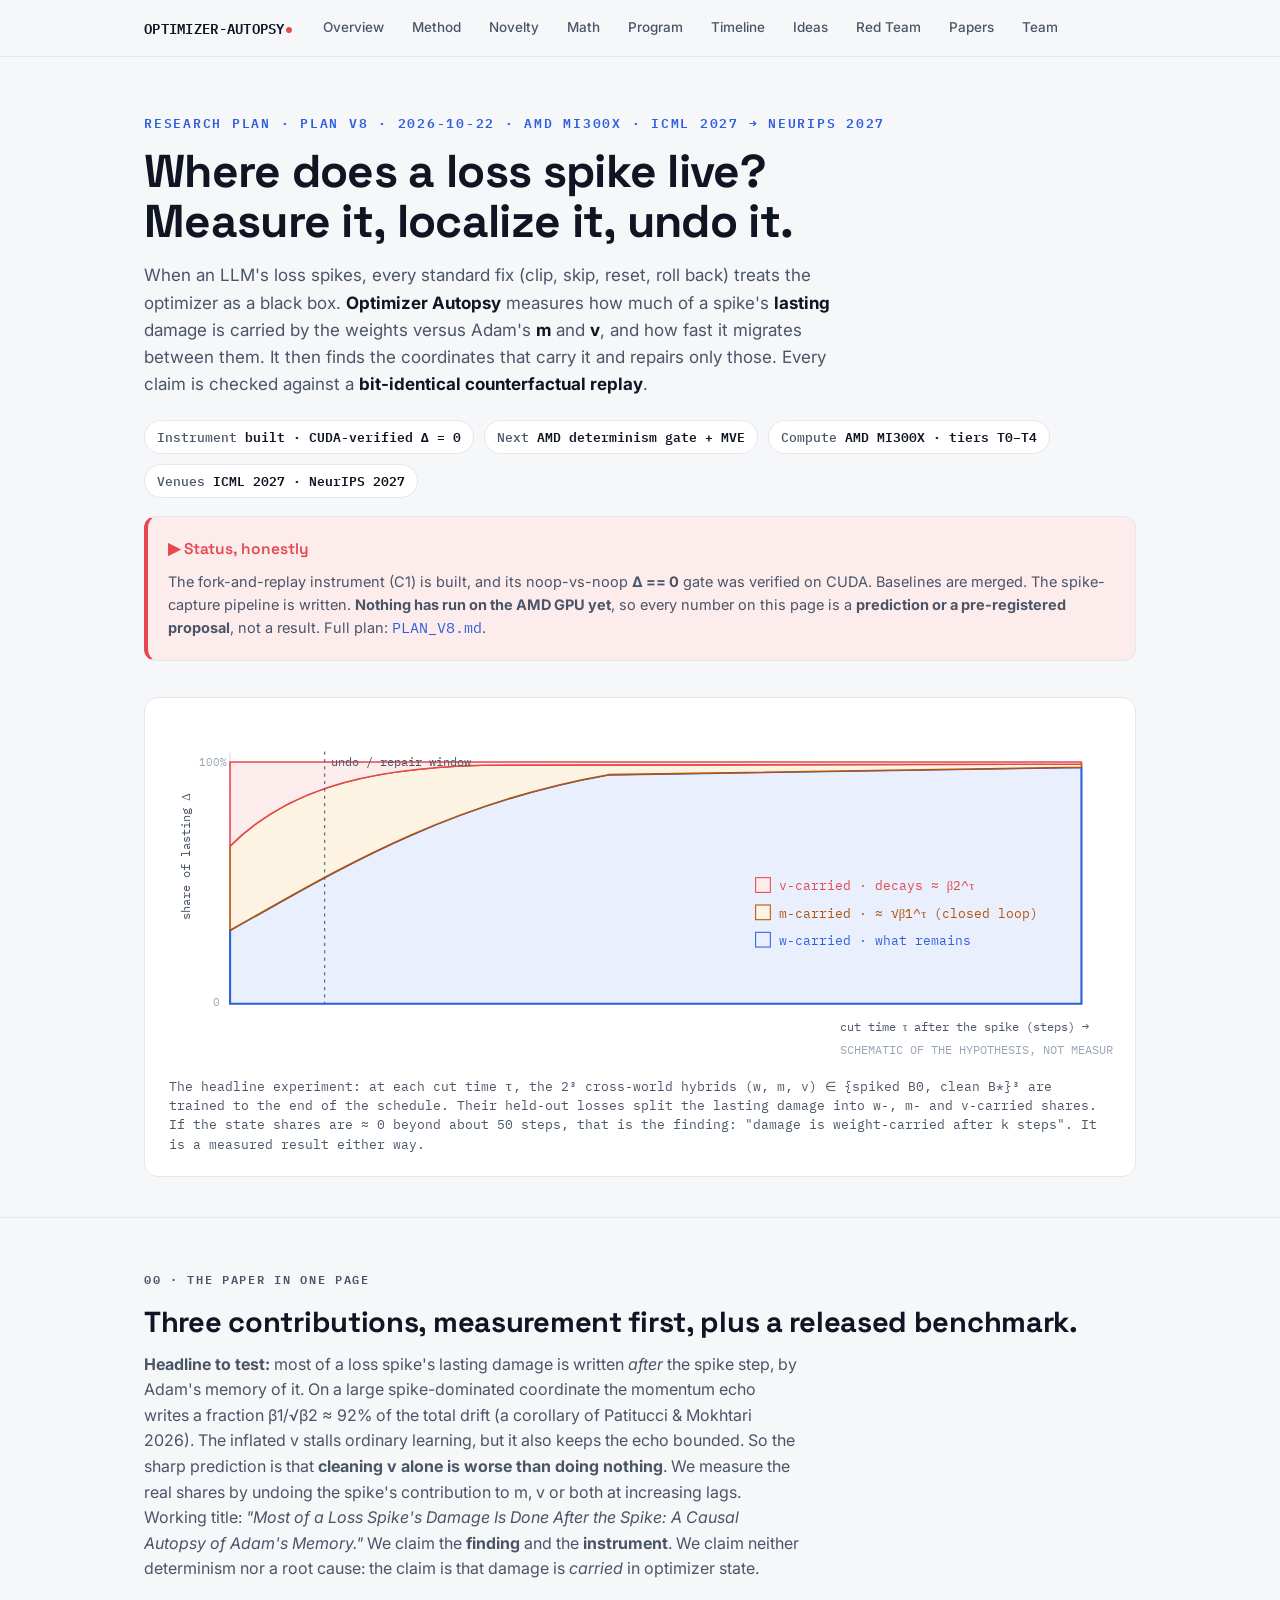
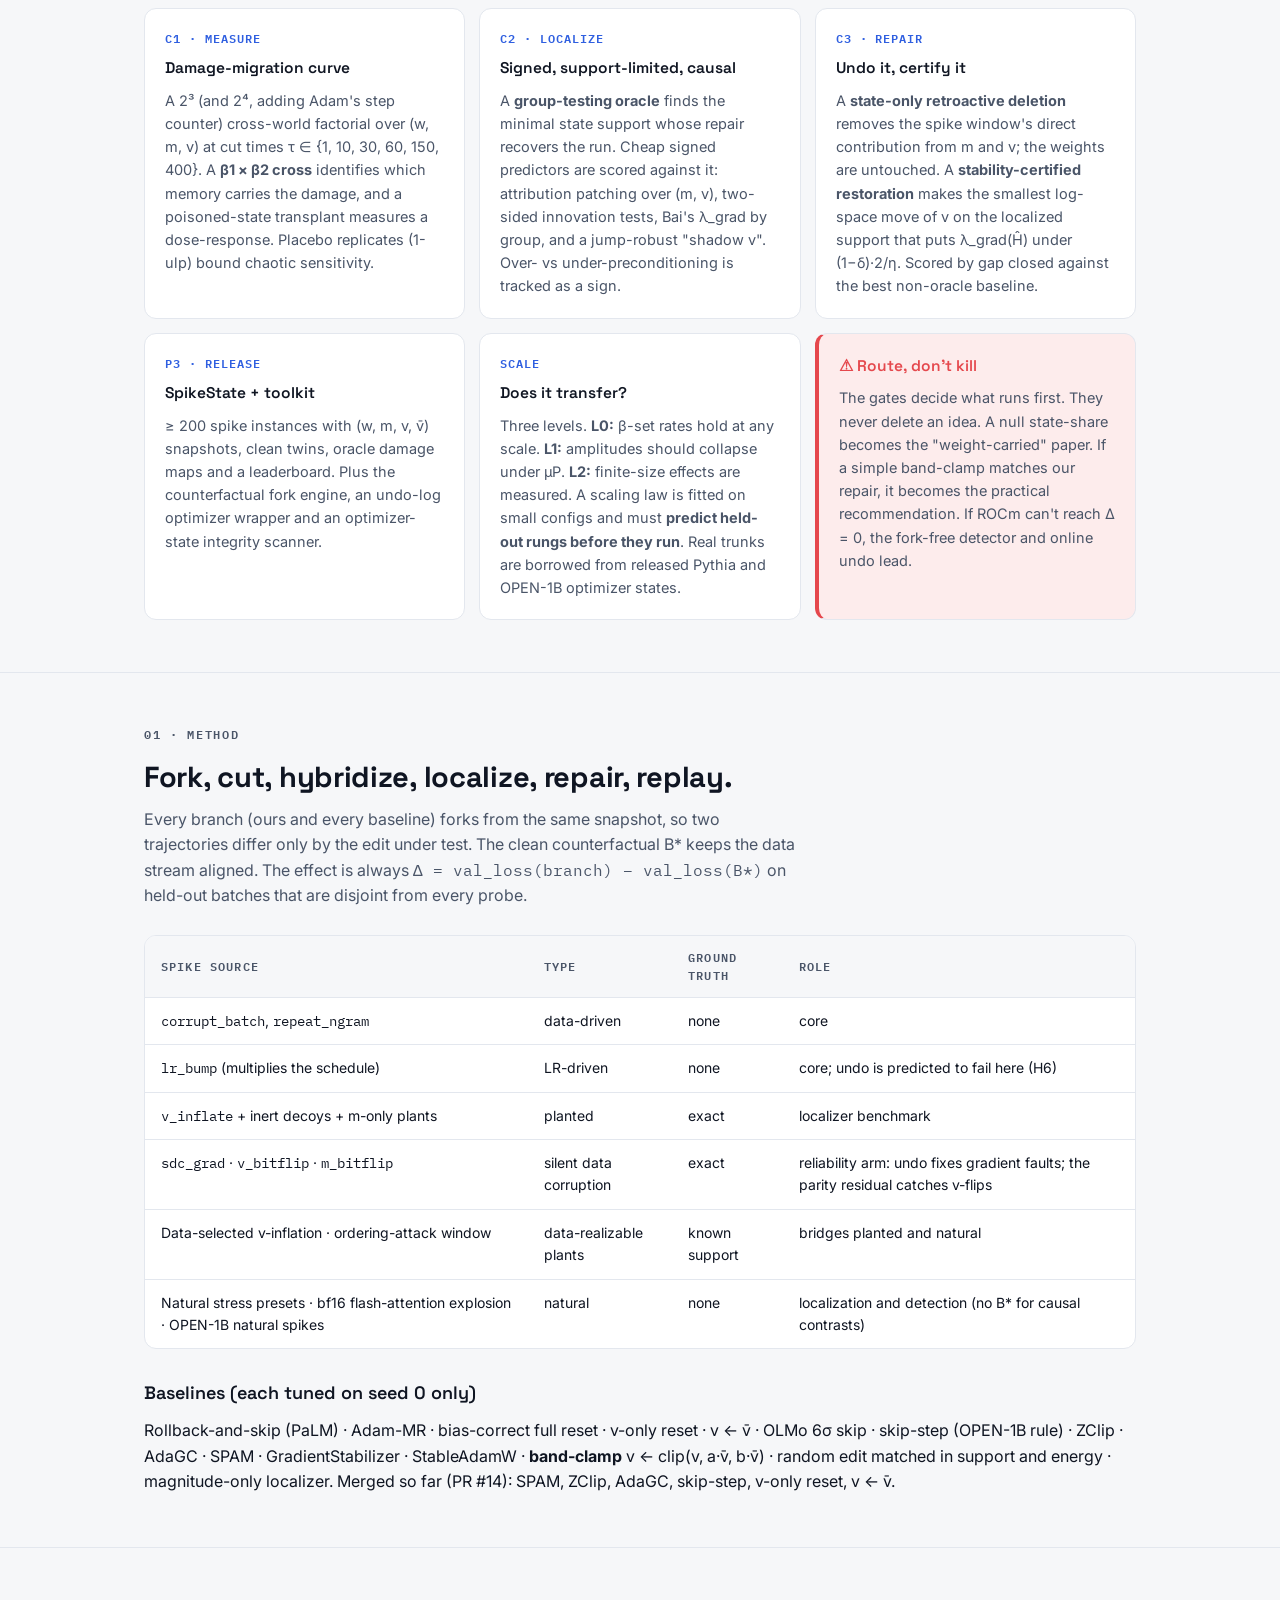
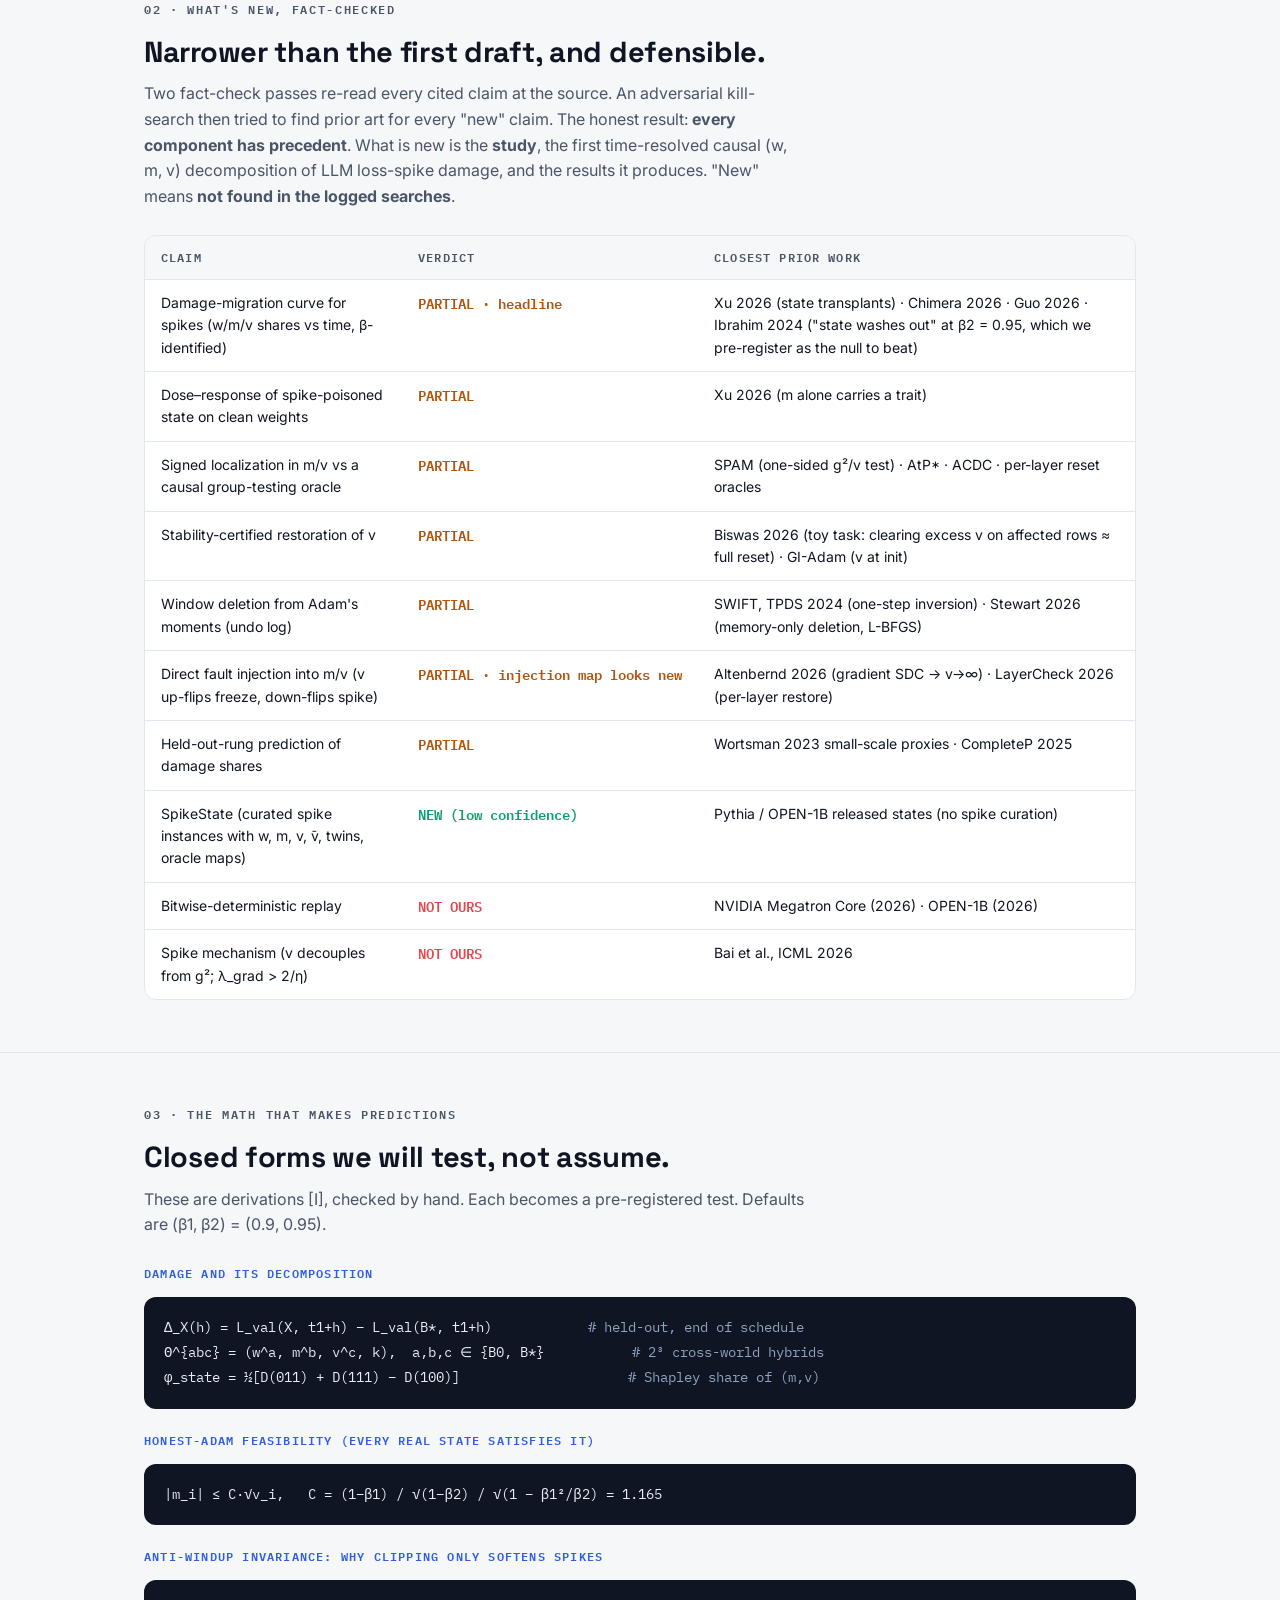
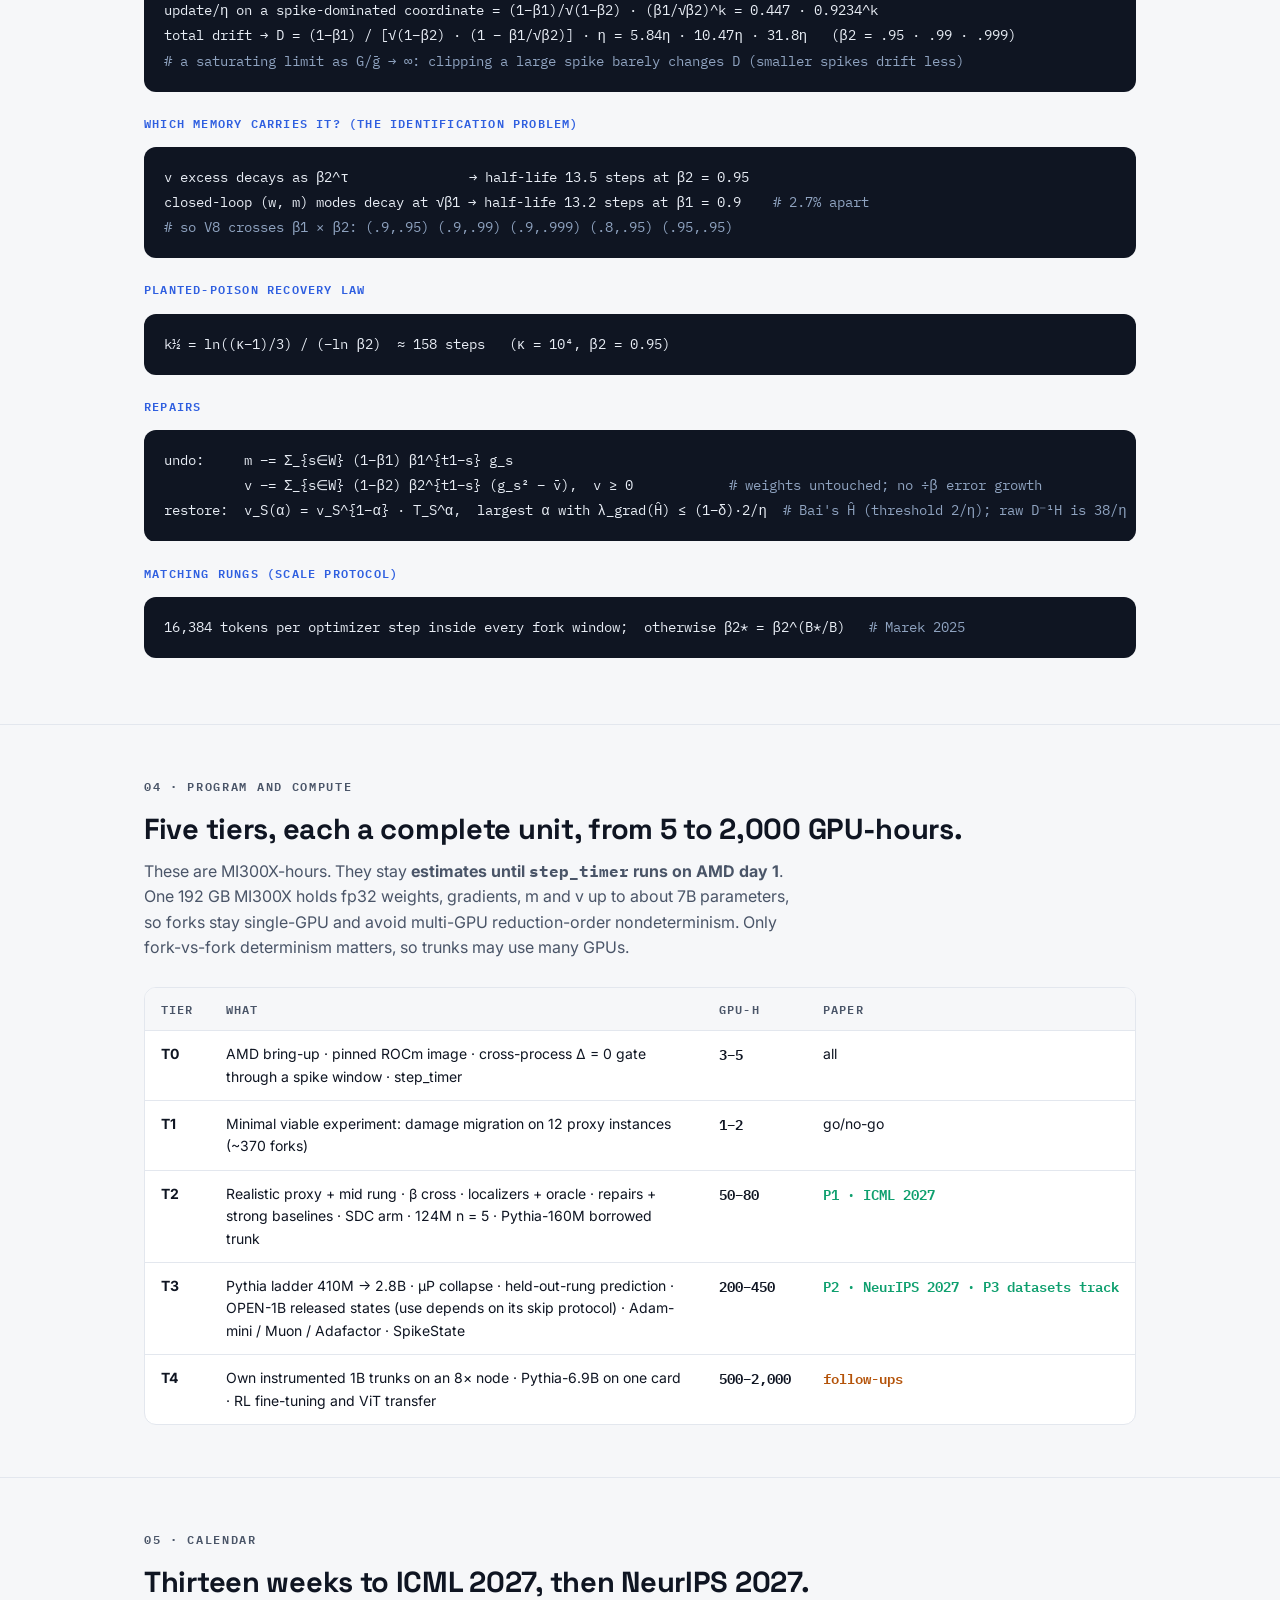
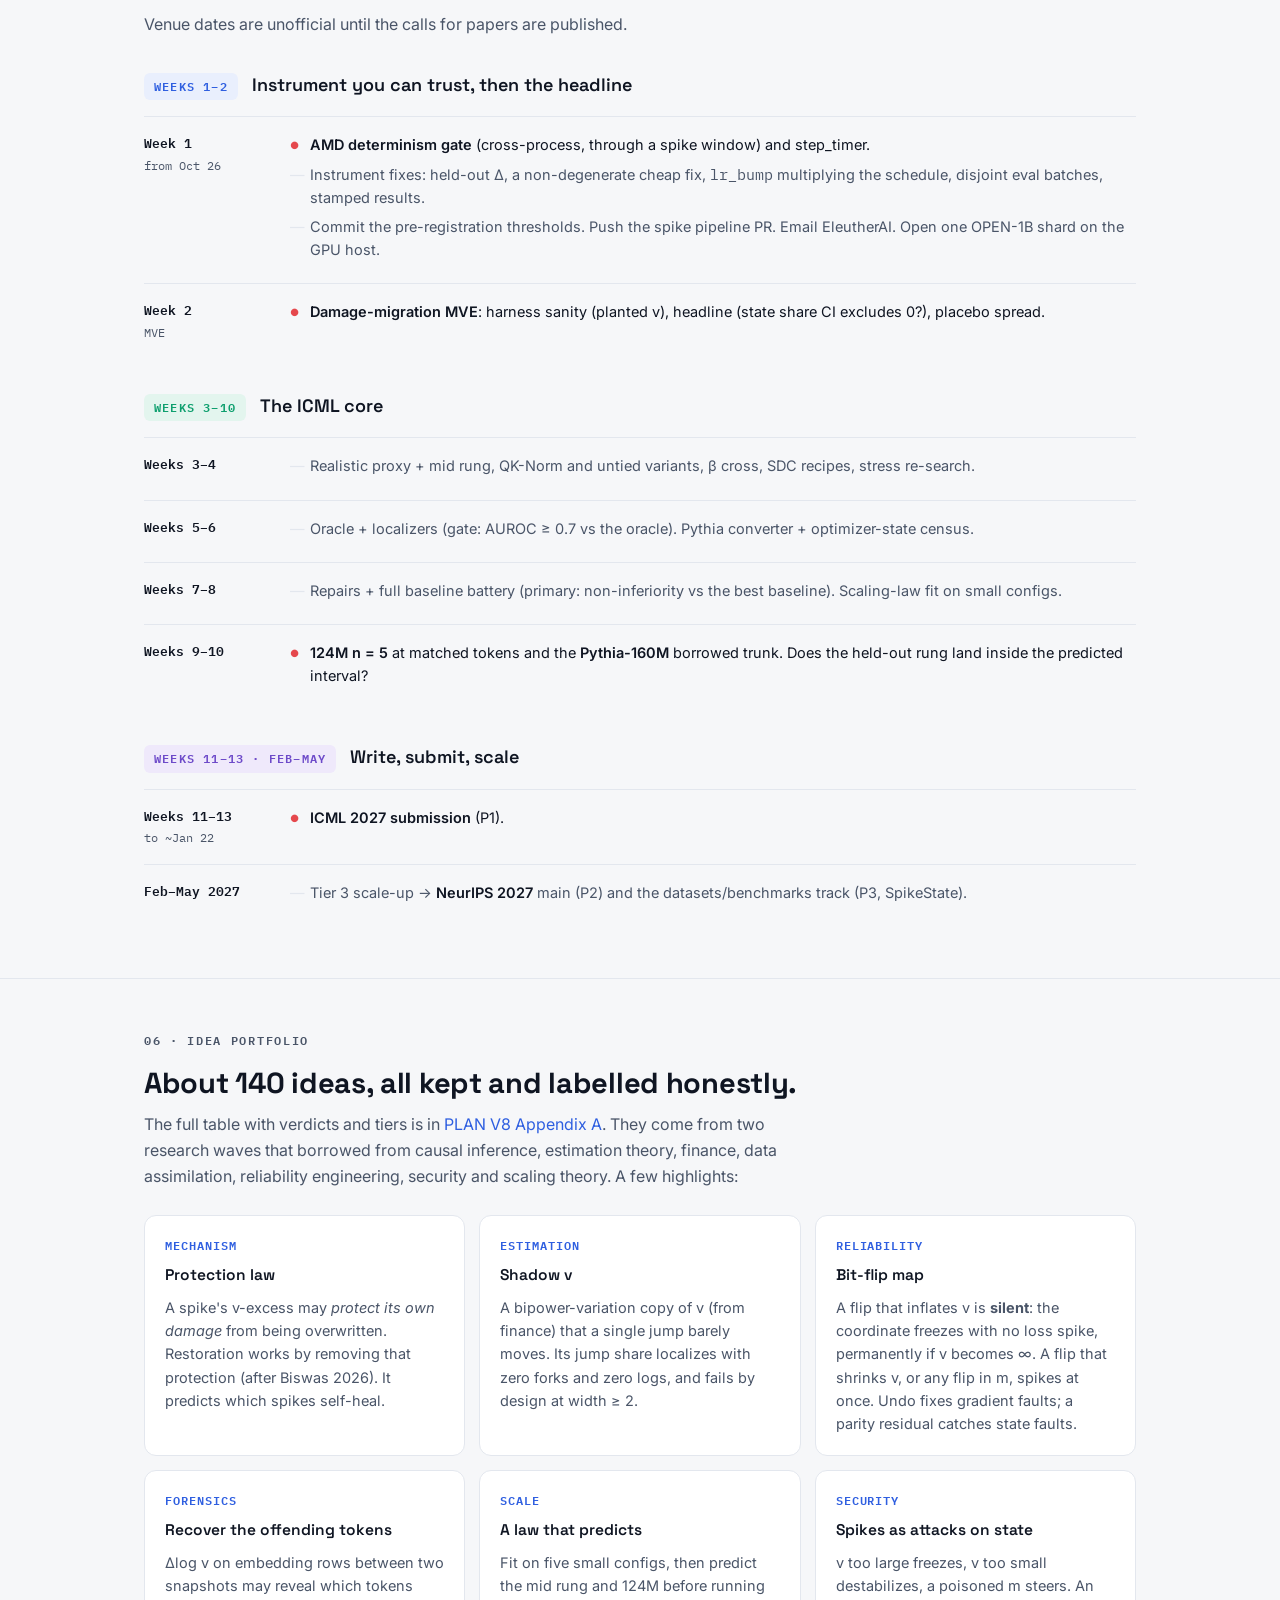
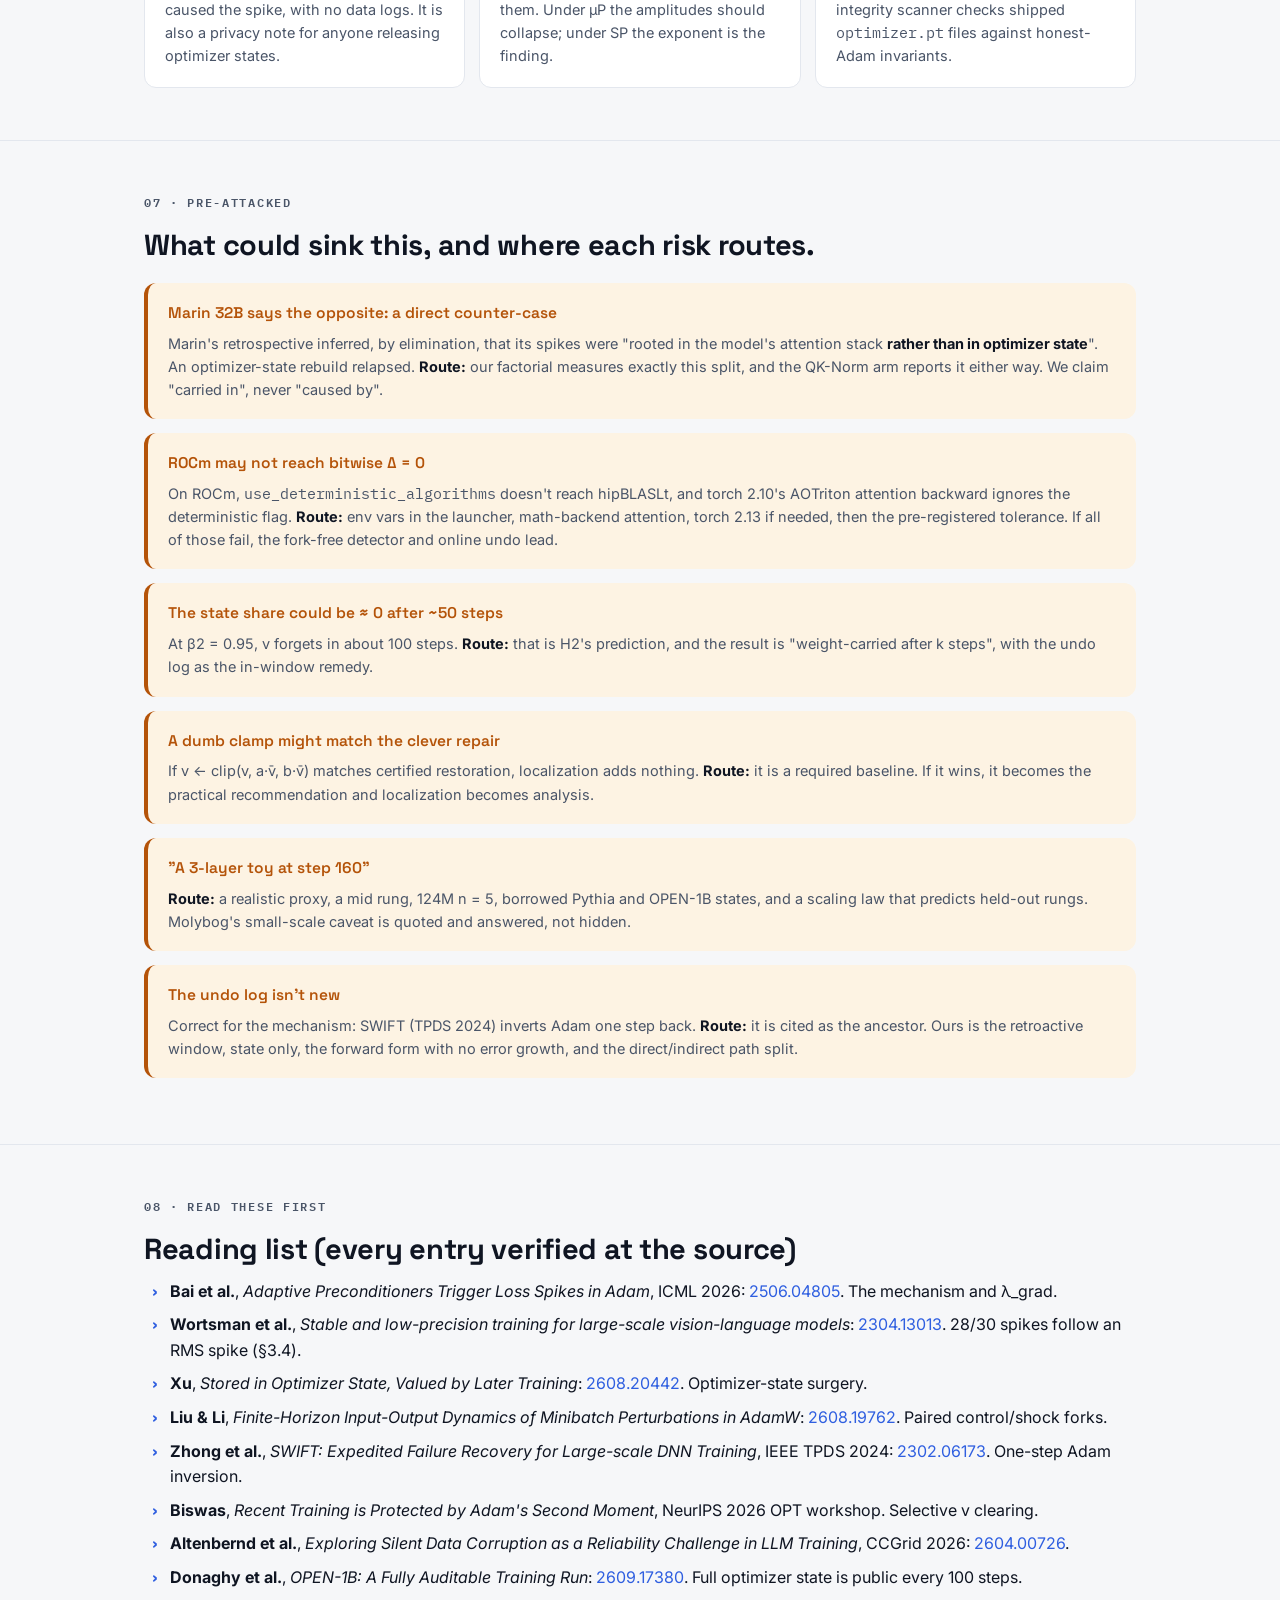
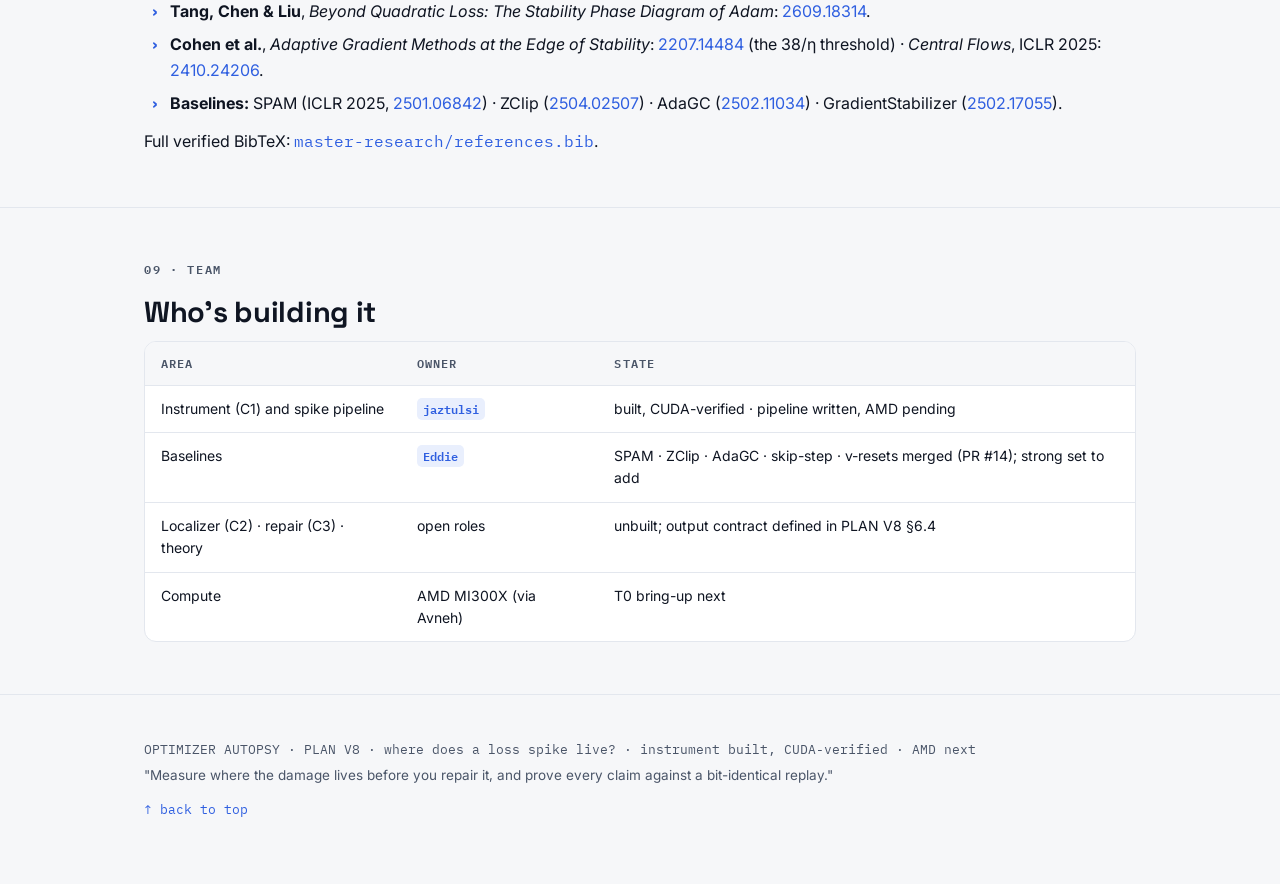
==== commit 07109b98: "PLAN V8, research corpus, docs reorganization, README and site refresh - PLAN_V8.md becomes the gove" ====
--- a/index.html
+++ b/index.html
@@ -3,8 +3,8 @@
 <head>
 <meta charset="UTF-8">
 <meta name="viewport" content="width=device-width, initial-scale=1.0">
-<meta name="description" content="OPTIMIZER AUTOPSY: causally localize the poison in Adam's optimizer state after a loss spike and repair it without resetting, proven by bit-identical replay forks. Instrument built + CUDA-verified; restarting on AMD MI300X under PLAN V6 — audited compute ask ~15–40 GPU-hours (not the old 500), based on measured proxy throughput.">
-<title>OPTIMIZER AUTOPSY — Research Plan</title>
+<meta name="description" content="OPTIMIZER AUTOPSY: where does an LLM loss spike's lasting damage live, in the weights or in Adam's m and v, and for how long? A causal w/m/v damage-migration measurement with bit-identical counterfactual forks, a signed localizer scored against a causal oracle, and surgical repair (state-only retroactive deletion and stability-certified restoration). PLAN V8 on an AMD MI300X, targeting ICML 2027 and NeurIPS 2027.">
+<title>Optimizer Autopsy</title>
 <link rel="preconnect" href="https://fonts.googleapis.com">
 <link href="https://fonts.googleapis.com/css2?family=Space+Grotesk:wght@400;500;600;700&family=Inter:wght@400;500;600&family=IBM+Plex+Mono:wght@400;500;600&display=swap" rel="stylesheet">
 <link rel="stylesheet" href="styles.css">
@@ -14,408 +14,257 @@
 <nav><div class="wrap nav-in">
   <span class="nav-brand">OPTIMIZER-AUTOPSY<span class="dot">●</span></span>
   <a class="tab" href="#overview">Overview</a>
-  <a class="tab" href="#learn">Learn</a>
+  <a class="tab" href="#method">Method</a>
+  <a class="tab" href="#novelty">Novelty</a>
+  <a class="tab" href="#math">Math</a>
+  <a class="tab" href="#program">Program</a>
+  <a class="tab" href="#timeline">Timeline</a>
+  <a class="tab" href="#ideas">Ideas</a>
+  <a class="tab" href="#redteam">Red Team</a>
   <a class="tab" href="#papers">Papers</a>
-  <a class="tab" href="#math">Math</a>
-  <a class="tab" href="#infra">Infra</a>
   <a class="tab" href="#team">Team</a>
-  <a class="tab" href="#timeline">Timeline</a>
-  <a class="tab" href="#pub">Publication</a>
-  <a class="tab" href="#redteam">Red Team</a>
 </div></nav>
 
 <header><div class="wrap">
-  <div class="eyebrow">Research &amp; Publication Plan · PLAN V6 — AMD MI300X restart · audited compute ask ~15–40 GPU-h · supersedes the team-scaled V3 plan below</div>
-  <h1>Fork training at the moment of failure. Find where the poison lives. Repair it — don't reset it.</h1>
-  <p class="sub"><strong>OPTIMIZER AUTOPSY</strong> forks training at a detected pre-spike step and intervenes directly on Adam's state, showing <strong>where</strong> in (w, m, v) the damage lives, <strong>when</strong> it can be surgically repaired to recover the pre-spike trajectory, and <strong>when it provably cannot</strong> — turning a folklore mitigation into a predictable, measurable operation.</p>
+  <div class="eyebrow">Research plan · PLAN V8 · 2026-10-22 · AMD MI300X · ICML 2027 → NeurIPS 2027</div>
+  <h1>Where does a loss spike live? Measure it, localize it, undo it.</h1>
+  <p class="sub">When an LLM's loss spikes, every standard fix (clip, skip, reset, roll back) treats the optimizer as a black box. <strong>Optimizer Autopsy</strong> measures how much of a spike's <strong>lasting</strong> damage is carried by the weights versus Adam's <strong>m</strong> and <strong>v</strong>, and how fast it migrates between them. It then finds the coordinates that carry it and repairs only those. Every claim is checked against a <strong>bit-identical counterfactual replay</strong>.</p>
   <div class="hero-meta">
-    <span class="chip">Compute <b>AMD MI300X · ~15–40 GPU-h (audited)</b></span>
-    <span class="chip">Status <b>instrument (C1) done, CUDA-verified</b></span>
-    <span class="chip">Next <b>AMD determinism go/no-go</b></span>
-    <span class="chip">Venue <b>TMLR · NeurIPS 2027</b></span>
+    <span class="chip">Instrument <b>built · CUDA-verified Δ = 0</b></span>
+    <span class="chip">Next <b>AMD determinism gate + MVE</b></span>
+    <span class="chip">Compute <b>AMD MI300X · tiers T0–T4</b></span>
+    <span class="chip">Venues <b>ICML 2027 · NeurIPS 2027</b></span>
   </div>
 
   <div class="card kill" style="margin:18px 0 4px">
-    <h4>▶ Current plan: PLAN V6 (AMD restart)</h4>
-    <p>The instrument (C1 — deterministic replay, snapshot, and the fork <b>Δ==0</b> gate) is <b>built and
-    CUDA-verified</b> on a free Kaggle T4, with run evidence committed under <code>results/</code>. The
-    project is now restarting on a dedicated <b>AMD MI300X</b> budget (Path B: port everything, re-earn only
-    the ROCm determinism guarantee via a cheap go/no-go smoke test first). Venue shifts to <b>TMLR /
-    NeurIPS 2027</b> — NeurIPS 2026 has passed. <b>This page reflects PLAN V6 throughout</b> (the earlier
-    16-week, team-scaled, A100-based V3 plan has been superseded on hardware, team, budget, and timeline).
-    Full plan: <code>PLAN_V6.md</code>.</p>
+    <h4>▶ Status, honestly</h4>
+    <p>The fork-and-replay instrument (C1) is built, and its noop-vs-noop <b>Δ == 0</b> gate was verified on CUDA. Baselines are merged. The spike-capture pipeline is written. <b>Nothing has run on the AMD GPU yet</b>, so every number on this page is a <b>prediction or a pre-registered proposal</b>, not a result. Full plan: <a href="https://github.com/jaztulsi/optimizer-autopsy/blob/main/PLAN_V8.md"><code>PLAN_V8.md</code></a>.</p>
   </div>
 
   <figure class="spikefig">
-    <svg viewBox="0 0 900 320" role="img" aria-label="Diagram: a training loss curve is forked at a detected pre-spike step into matched branches — no-op diverges (red dashed), repair of v recovers to the clean counterfactual (green), global reset recovers slower (amber), a random-subspace control fails (grey). The gap of each branch to the clean counterfactual is the causal measurement.">
-      <!-- axes -->
-      <line x1="50" y1="20" x2="50" y2="270" stroke="#E3E7EE" stroke-width="1.5"/>
-      <line x1="50" y1="270" x2="880" y2="270" stroke="#E3E7EE" stroke-width="1.5"/>
-      <text x="18" y="150" font-family="IBM Plex Mono" font-size="11" fill="#4A5568" transform="rotate(-90 18 150)">loss</text>
-      <text x="820" y="290" font-family="IBM Plex Mono" font-size="11" fill="#4A5568">steps</text>
-      <!-- trunk: shared pre-fork trajectory -->
-      <path d="M50,80 C130,130 230,160 330,172 C370,176 395,178 420,180" fill="none" stroke="#0F1522" stroke-width="2.5"/>
-      <text x="90" y="105" font-family="IBM Plex Mono" font-size="11.5" fill="#0F1522">shared trunk — same seed, same data order</text>
-      <!-- fork point -->
-      <line x1="420" y1="30" x2="420" y2="270" stroke="#2F5FE0" stroke-width="1.5" stroke-dasharray="3 4"/>
-      <circle cx="420" cy="180" r="5" fill="#2F5FE0"/>
-      <text x="290" y="44" font-family="IBM Plex Mono" font-size="11.5" fill="#2F5FE0">fork t₀ · snapshot (w, m, v)</text>
-      <!-- clean counterfactual -->
-      <path d="M420,180 C520,186 680,192 880,196" fill="none" stroke="#4A5568" stroke-width="2" stroke-dasharray="7 5"/>
-      <text x="700" y="188" font-family="IBM Plex Mono" font-size="11" fill="#4A5568">B* clean counterfactual</text>
-      <!-- no-op: diverges -->
-      <path d="M420,180 C455,168 480,110 500,60 C512,32 525,22 545,16" fill="none" stroke="#E5484D" stroke-width="2.5" stroke-dasharray="6 5"/>
-      <text x="512" y="36" font-family="IBM Plex Mono" font-size="11.5" fill="#E5484D">B₀ no-op → spike</text>
-      <!-- random control: fails slowly -->
-      <path d="M420,180 C490,176 560,150 640,128 C720,108 800,96 880,90" fill="none" stroke="#9AA6B8" stroke-width="2" stroke-dasharray="2 5"/>
-      <text x="672" y="112" font-family="IBM Plex Mono" font-size="11" fill="#9AA6B8">B_r random-subspace control</text>
-      <!-- global reset: survives, slower -->
-      <path d="M420,180 C460,192 490,226 540,232 C630,240 760,222 880,214" fill="none" stroke="#B45309" stroke-width="2.5"/>
-      <text x="556" y="252" font-family="IBM Plex Mono" font-size="11.5" fill="#B45309">B_g global reset (SPAM)</text>
-      <!-- repair v: recovers to clean -->
-      <path d="M420,180 C465,182 505,190 560,194 C670,199 780,198 880,198" fill="none" stroke="#0E9F6E" stroke-width="2.5"/>
-      <text x="620" y="215" font-family="IBM Plex Mono" font-size="11.5" fill="#0E9F6E">B_v repair v — rejoins clean path</text>
-      <!-- delta bracket -->
-      <path d="M886,196 L894,196 L894,214 L886,214" fill="none" stroke="#4A5568" stroke-width="1.2"/>
-      <text x="726" y="308" font-family="IBM Plex Mono" font-size="11" fill="#4A5568">Δᵢ = L_final(Bᵢ) − L_final(B*)</text>
+    <svg viewBox="0 0 900 330" role="img" aria-label="Schematic of the hypothesis, not data: after a spike, the share of lasting damage carried by v and m decays at rates set by Adam's betas, while the weight-carried share grows. Bands for v, m and w are stacked over time since the spike.">
+      <line x1="60" y1="30" x2="60" y2="270" stroke="#E3E7EE" stroke-width="1.5"/>
+      <line x1="60" y1="270" x2="870" y2="270" stroke="#E3E7EE" stroke-width="1.5"/>
+      <text x="22" y="190" font-family="IBM Plex Mono" font-size="11" fill="#4A5568" transform="rotate(-90 22 190)">share of lasting Δ</text>
+      <text x="640" y="296" font-family="IBM Plex Mono" font-size="11" fill="#4A5568">cut time τ after the spike (steps) →</text>
+      <text x="30" y="44" font-family="IBM Plex Mono" font-size="10" fill="#9AA6B8">100%</text>
+      <text x="44" y="272" font-family="IBM Plex Mono" font-size="10" fill="#9AA6B8">0</text>
+      <!-- 100%-stacked shares: w (bottom) grows, m (middle) and v (top) shrink -->
+      <path d="M60,270 L60,200 C150,150 260,80 420,52 L870,45 L870,270 Z" fill="#E9EFFD" stroke="#2F5FE0" stroke-width="2"/>
+      <path d="M60,200 C150,150 260,80 420,52 L870,45 L870,42 L300,43 C180,46 110,70 60,120 Z" fill="#FDF3E3" stroke="#B45309" stroke-width="1.5"/>
+      <path d="M60,120 C110,70 180,46 300,43 L870,42 L870,40 L60,40 Z" fill="#FDECEC" stroke="#E5484D" stroke-width="1.5"/>
+      <!-- legend -->
+      <rect x="560" y="150" width="14" height="14" fill="#FDECEC" stroke="#E5484D"/>
+      <text x="582" y="162" font-family="IBM Plex Mono" font-size="12" fill="#E5484D">v-carried · decays ≈ β2^τ</text>
+      <rect x="560" y="176" width="14" height="14" fill="#FDF3E3" stroke="#B45309"/>
+      <text x="582" y="188" font-family="IBM Plex Mono" font-size="12" fill="#B45309">m-carried · ≈ √β1^τ (closed loop)</text>
+      <rect x="560" y="202" width="14" height="14" fill="#E9EFFD" stroke="#2F5FE0"/>
+      <text x="582" y="214" font-family="IBM Plex Mono" font-size="12" fill="#2F5FE0">w-carried · what remains</text>
+      <line x1="150" y1="30" x2="150" y2="270" stroke="#4A5568" stroke-width="1" stroke-dasharray="3 4"/>
+      <text x="156" y="44" font-family="IBM Plex Mono" font-size="11" fill="#4A5568">undo / repair window</text>
+      <text x="640" y="318" font-family="IBM Plex Mono" font-size="11" fill="#9AA6B8">SCHEMATIC OF THE HYPOTHESIS, NOT MEASURED DATA</text>
     </svg>
-    <figcaption>The paper in one figure: fork at t₀, run matched branches under different surgeries plus controls, measure each branch's final-loss gap Δ to the clean counterfactual. The gap pattern <b>is</b> the causal map of where the poison lives.</figcaption>
+    <figcaption>The headline experiment: at each cut time τ, the 2³ cross-world hybrids (w, m, v) ∈ {spiked B0, clean B*}³ are trained to the end of the schedule. Their held-out losses split the lasting damage into w-, m- and v-carried shares. If the state shares are ≈ 0 beyond about 50 steps, that is the finding: "damage is weight-carried after k steps". It is a measured result either way.</figcaption>
   </figure>
 </div></header>
 
 <!-- OVERVIEW -->
 <section id="overview"><div class="wrap">
   <div class="sec-kicker">00 · The paper in one page</div>
-  <h2>Three contributions in priority order. The methodology leads.</h2>
-  <p class="lede">Identity: <strong style="color:var(--ink)">causal localization + repair</strong> — not predict-and-repair. The abstract's one-liner: <em>"We fork training at the moment of failure and intervene directly, showing where in the optimizer the damage lives, when it can be surgically repaired to recover the pre-spike trajectory, and when it provably cannot."</em> Everything else supports that sentence. (SNR-SURGEON survives as the localizer inside C2, demoted from oracle to instrument.)</p>
-
+  <h2>Three contributions, measurement first, plus a released benchmark.</h2>
+  <p class="lede"><b>Headline to test:</b> most of a loss spike's lasting damage is written <i>after</i> the spike step, by Adam's memory of it. On a large spike-dominated coordinate the momentum echo writes a fraction β1/√β2 ≈ 92% of the total drift (a corollary of Patitucci &amp; Mokhtari 2026). The inflated v stalls ordinary learning, but it also keeps the echo bounded. So the sharp prediction is that <b>cleaning v alone is worse than doing nothing</b>. We measure the real shares by undoing the spike's contribution to m, v or both at increasing lags. Working title: <em>"Most of a Loss Spike's Damage Is Done After the Spike: A Causal Autopsy of Adam's Memory."</em> We claim the <b>finding</b> and the <b>instrument</b>. We claim neither determinism nor a root cause: the claim is that damage is <i>carried</i> in optimizer state.</p>
   <div class="grid c3">
-    <div class="card"><span class="num">C1 · METHODOLOGY — the originality engine · ✅ BUILT, CUDA-VERIFIED</span><h4>Training counterfactuals</h4><p>A fork-and-intervene protocol: snapshot (w, m, v) at a detected pre-spike step, run matched branches under different surgical interventions plus controls — same data order, same seed — and measure divergence in final converged loss. Nobody does controlled interventional training-run science at scale; the closest work stitches checkpoints observationally (LLM360 K2). A reusable scientific instrument. <b>Status:</b> the harness, snapshot, and fork <code>Δ==0</code> gate are done and verified on a Kaggle T4 (evidence in <code>results/</code>); the guarantee is being re-earned on AMD next.</p></div>
-    <div class="card"><span class="num">C2 · SCIENCE</span><h4>Where does the poison live?</h4><p>Use C1 to causally attribute divergence across w, m, v, and test whether the damage is low-rank / subspace-structured or delocalized. Directly resolves the puzzle SPAM's moment-reset ablation raised. Directional SNR from microbatch disagreement is repurposed as the localizer/trigger — "which subspace is poisoned" — not a future-predicting oracle.</p></div>
-    <div class="card"><span class="num">C3 · METHOD</span><h4>Repair beats reset — and when it doesn't</h4><p>Curvature/SNR-guided repair that rescales the identified poisoned subspace of v toward its pre-spike EMA while preserving descent information in the complement. Benchmarked against SPAM, ZClip, AdaGC, global reset, and the honest cheap baseline (spike-skip + clip) on <b>recovery of final loss</b> — not merely "survived divergence."</p></div>
-    <div class="card"><span class="num">THEORY</span><h4>A recovery theorem, not another onset theorem</h4><p>Spike onset is taken (arXiv 2506.04805). We prove a <b>localizability criterion</b> for recovery: when rank-k repair provably matches global reset, when bulk poison mass makes reset provably necessary, and the computable crossover between them. Theory that predicts its own failure regime.</p></div>
-    <div class="card"><span class="num">HONESTY MOVES</span><h4>Built-in credibility</h4><p>"Interventional attribution" in the sandbox; "causal" reserved for where it's earned. Natural spikes included (data-corruption class + LLM360 K2's released spike checkpoints), not just induced ones. Commutator correction measured, not assumed away. 3 seeds at 410M stated plainly.</p></div>
-    <div class="card kill"><h4>⚠ Kill criteria (decided now, not in rebuttal)</h4><p><b>If selective repair never beats global reset</b> → pivot to "the poison is delocalized: a causal explanation of why global reset wins" — still a real result.<br><b>If final-loss recovery ≈ cheap spike-skip</b> → the method is dead; ship C1+C2 as a science/benchmark paper to NeurIPS D&amp;B.<br>Knowing the fallback is what makes this fundable.</p></div>
-  </div>
-</div></section>
-
-<!-- LEARN -->
-<section id="learn"><div class="wrap">
-  <div class="sec-kicker">01 · Background to master</div>
-  <h2>Background to master</h2>
-
-  <h3>Concepts checklist</h3>
-  <ul class="tick">
-    <li>Adam's update rule, bias correction, first/second moments m and v, the preconditioner D = diag(√v + ε), and why v "lags" the instantaneous squared gradients (the decoupling mechanism of arXiv 2506.04805)</li>
-    <li>Hessian of the loss, eigenvalues/eigenvectors; GD stability threshold η·λ &lt; 2; Edge of Stability (λ_max hovers at 2/η); adaptive EoS (preconditioned sharpness ≈ 38/η)</li>
-    <li>Stochastic linear recursions: AR(2) companion matrix, spectral radius, contraction rate, stationary variance — the entire theory workstream lives here</li>
-    <li>Gradient noise scale &amp; SNR (McCandlish et al.); microbatch-disagreement variance estimation</li>
-    <li>Hessian-vector products via Pearlmutter's trick / double backprop; power iteration &amp; Lanczos for top-k eigenpairs</li>
-    <li>Loss spikes: causes (LR schedule, low precision, Adam ε, data quality, hardware faults / silent data corruption) and current fixes (skip-and-reinject, checkpoint restart, clipping, moment reset)</li>
-    <li>Deterministic training replay: seeded data loaders, RNG state capture, bitwise-reproducible forks — the harness is only as good as its determinism</li>
-    <li>Small-scale-proxies methodology (Wortsman et al.) — how to induce instability deliberately and defend its validity</li>
-  </ul>
-
-  <h3>Videos — watch in this order</h3>
-  <div class="tbl-scroll"><table>
-    <tr><th>#</th><th>Resource</th><th>Why</th></tr>
-    <tr><td>1</td><td>3Blue1Brown — <i>Essence of Linear Algebra</i> (eigenvector chapters, esp. Ch. 14)</td><td>Eigen-intuition everything else builds on</td></tr>
-    <tr><td>2</td><td>3Blue1Brown — <i>Neural Networks</i> series (backprop chapters)</td><td>Gradient mechanics</td></tr>
-    <tr><td>3</td><td>Karpathy — <i>Zero to Hero</i>: "Let's build GPT" + <b>"Let's reproduce GPT-2 (124M)"</b></td><td>The 124M video <b>is</b> your Week-2 infra tutorial. Watch twice.</td></tr>
-    <tr><td>4</td><td>Jeremy Cohen — Edge of Stability talks (YouTube: "Cohen Edge of Stability" — Simons Institute / ML theory seminars)</td><td>The stability regime the theory borrows</td></tr>
-    <tr><td>5</td><td>Any good "Adam optimizer explained / bias correction derivation" lecture + YouTube: "loss spikes LLM training"</td><td>You will be operating on m and v with a scalpel — know them cold</td></tr>
-  </table></div>
-
-  <h3>Courses, notes &amp; tools</h3>
-  <ul class="tick">
-    <li><b>Roger Grosse — CSC2541 <i>Neural Net Training Dynamics</i> notes (Toronto)</b> — the single best resource for this project's theory side</li>
-    <li>Stanford CS231n optimization notes (<a href="https://cs231n.github.io">cs231n.github.io</a>) · Boyd &amp; Vandenberghe, <i>Convex Optimization</i>, Ch. 9 · any linear-systems treatment of AR(2) recursions</li>
-    <li>Tools: PyTorch <code>autograd.grad(create_graph=True)</code> for HVPs · <a href="https://github.com/amirgholami/PyHessian">PyHessian</a> · <a href="https://github.com/karpathy/nanoGPT">nanoGPT</a> (fork base) · <a href="https://github.com/bluorion-com/ZClip">ZClip official repo</a> (baseline) · SPAM official implementation (linked from arXiv 2501.06842) · Weights &amp; Biases — every run logged, non-negotiable</li>
-    <li><b>Natural-spike goldmine:</b> LLM360 released paired spike/normal checkpoints from K2's real 65B training spikes (<a href="https://huggingface.co/LLM360/K2-Spike-1">K2-Spike-1</a>, <a href="https://huggingface.co/LLM360/K2-Spike-2">K2-Spike-2</a> on HuggingFace) — study them in Week 1; they are free evidence of what real poison looks like</li>
-  </ul>
+    <div class="card"><span class="num">C1 · MEASURE</span><h4>Damage-migration curve</h4><p>A 2³ (and 2⁴, adding Adam's step counter) cross-world factorial over (w, m, v) at cut times τ ∈ {1, 10, 30, 60, 150, 400}. A <b>β1 × β2 cross</b> identifies which memory carries the damage, and a poisoned-state transplant measures a dose-response. Placebo replicates (1-ulp) bound chaotic sensitivity.</p></div>
+    <div class="card"><span class="num">C2 · LOCALIZE</span><h4>Signed, support-limited, causal</h4><p>A <b>group-testing oracle</b> finds the minimal state support whose repair recovers the run. Cheap signed predictors are scored against it: attribution patching over (m, v), two-sided innovation tests, Bai's λ_grad by group, and a jump-robust "shadow v". Over- vs under-preconditioning is tracked as a sign.</p></div>
+    <div class="card"><span class="num">C3 · REPAIR</span><h4>Undo it, certify it</h4><p>A <b>state-only retroactive deletion</b> removes the spike window's direct contribution from m and v; the weights are untouched. A <b>stability-certified restoration</b> makes the smallest log-space move of v on the localized support that puts λ_grad(Ĥ) under (1−δ)·2/η. Scored by gap closed against the best non-oracle baseline.</p></div>
+    <div class="card"><span class="num">P3 · RELEASE</span><h4>SpikeState + toolkit</h4><p>≥ 200 spike instances with (w, m, v, v̄) snapshots, clean twins, oracle damage maps and a leaderboard. Plus the counterfactual fork engine, an undo-log optimizer wrapper and an optimizer-state integrity scanner.</p></div>
+    <div class="card"><span class="num">SCALE</span><h4>Does it transfer?</h4><p>Three levels. <b>L0:</b> β-set rates hold at any scale. <b>L1:</b> amplitudes should collapse under μP. <b>L2:</b> finite-size effects are measured. A scaling law is fitted on small configs and must <b>predict held-out rungs before they run</b>. Real trunks are borrowed from released Pythia and OPEN-1B optimizer states.</p></div>
+    <div class="card kill"><h4>⚠ Route, don't kill</h4><p>The gates decide what runs first. They never delete an idea. A null state-share becomes the "weight-carried" paper. If a simple band-clamp matches our repair, it becomes the practical recommendation. If ROCm can't reach Δ = 0, the fork-free detector and online undo lead.</p></div>
+  </div>
+</div></section>
+
+<!-- METHOD -->
+<section id="method"><div class="wrap">
+  <div class="sec-kicker">01 · Method</div>
+  <h2>Fork, cut, hybridize, localize, repair, replay.</h2>
+  <p class="lede">Every branch (ours and every baseline) forks from the same snapshot, so two trajectories differ only by the edit under test. The clean counterfactual B* keeps the data stream aligned. The effect is always <code>Δ = val_loss(branch) − val_loss(B*)</code> on held-out batches that are disjoint from every probe.</p>
+  <div class="tbl-scroll"><table>
+    <tr><th>Spike source</th><th>Type</th><th>Ground truth</th><th>Role</th></tr>
+    <tr><td><code>corrupt_batch</code>, <code>repeat_ngram</code></td><td>data-driven</td><td>none</td><td>core</td></tr>
+    <tr><td><code>lr_bump</code> (multiplies the schedule)</td><td>LR-driven</td><td>none</td><td>core; undo is predicted to fail here (H6)</td></tr>
+    <tr><td><code>v_inflate</code> + inert decoys + m-only plants</td><td>planted</td><td>exact</td><td>localizer benchmark</td></tr>
+    <tr><td><code>sdc_grad</code> · <code>v_bitflip</code> · <code>m_bitflip</code></td><td>silent data corruption</td><td>exact</td><td>reliability arm: undo fixes gradient faults; the parity residual catches v-flips</td></tr>
+    <tr><td>Data-selected v-inflation · ordering-attack window</td><td>data-realizable plants</td><td>known support</td><td>bridges planted and natural</td></tr>
+    <tr><td>Natural stress presets · bf16 flash-attention explosion · OPEN-1B natural spikes</td><td>natural</td><td>none</td><td>localization and detection (no B* for causal contrasts)</td></tr>
+  </table></div>
+  <h3>Baselines (each tuned on seed 0 only)</h3>
+  <p>Rollback-and-skip (PaLM) · Adam-MR · bias-correct full reset · v-only reset · v ← v̄ · OLMo 6σ skip · skip-step (OPEN-1B rule) · ZClip · AdaGC · SPAM · GradientStabilizer · StableAdamW · <b>band-clamp</b> v ← clip(v, a·v̄, b·v̄) · random edit matched in support and energy · magnitude-only localizer. Merged so far (PR #14): SPAM, ZClip, AdaGC, skip-step, v-only reset, v ← v̄.</p>
+</div></section>
+
+<!-- NOVELTY -->
+<section id="novelty"><div class="wrap">
+  <div class="sec-kicker">02 · What's new, fact-checked</div>
+  <h2>Narrower than the first draft, and defensible.</h2>
+  <p class="lede">Two fact-check passes re-read every cited claim at the source. An adversarial kill-search then tried to find prior art for every "new" claim. The honest result: <b>every component has precedent</b>. What is new is the <b>study</b>, the first time-resolved causal (w, m, v) decomposition of LLM loss-spike damage, and the results it produces. "New" means <b>not found in the logged searches</b>.</p>
+  <div class="tbl-scroll"><table>
+    <tr><th>Claim</th><th>Verdict</th><th>Closest prior work</th></tr>
+    <tr><td>Damage-migration curve for spikes (w/m/v shares vs time, β-identified)</td><td class="pct mid">PARTIAL · headline</td><td>Xu 2026 (state transplants) · Chimera 2026 · Guo 2026 · Ibrahim 2024 ("state washes out" at β2 = 0.95, which we pre-register as the null to beat)</td></tr>
+    <tr><td>Dose–response of spike-poisoned state on clean weights</td><td class="pct mid">PARTIAL</td><td>Xu 2026 (m alone carries a trait)</td></tr>
+    <tr><td>Signed localization in m/v vs a causal group-testing oracle</td><td class="pct mid">PARTIAL</td><td>SPAM (one-sided g²/v test) · AtP* · ACDC · per-layer reset oracles</td></tr>
+    <tr><td>Stability-certified restoration of v</td><td class="pct mid">PARTIAL</td><td>Biswas 2026 (toy task: clearing excess v on affected rows ≈ full reset) · GI-Adam (v at init)</td></tr>
+    <tr><td>Window deletion from Adam's moments (undo log)</td><td class="pct mid">PARTIAL</td><td>SWIFT, TPDS 2024 (one-step inversion) · Stewart 2026 (memory-only deletion, L-BFGS)</td></tr>
+    <tr><td>Direct fault injection into m/v (v up-flips freeze, down-flips spike)</td><td class="pct mid">PARTIAL · injection map looks new</td><td>Altenbernd 2026 (gradient SDC → v→∞) · LayerCheck 2026 (per-layer restore)</td></tr>
+    <tr><td>Held-out-rung prediction of damage shares</td><td class="pct mid">PARTIAL</td><td>Wortsman 2023 small-scale proxies · CompleteP 2025</td></tr>
+    <tr><td>SpikeState (curated spike instances with w, m, v, v̄, twins, oracle maps)</td><td class="pct hi">NEW (low confidence)</td><td>Pythia / OPEN-1B released states (no spike curation)</td></tr>
+    <tr><td>Bitwise-deterministic replay</td><td class="pct lo">NOT OURS</td><td>NVIDIA Megatron Core (2026) · OPEN-1B (2026)</td></tr>
+    <tr><td>Spike mechanism (v decouples from g²; λ_grad &gt; 2/η)</td><td class="pct lo">NOT OURS</td><td>Bai et al., ICML 2026</td></tr>
+  </table></div>
+</div></section>
+
+<!-- MATH -->
+<section id="math"><div class="wrap">
+  <div class="sec-kicker">03 · The math that makes predictions</div>
+  <h2>Closed forms we will test, not assume.</h2>
+  <p class="lede">These are derivations [I], checked by hand. Each becomes a pre-registered test. Defaults are (β1, β2) = (0.9, 0.95).</p>
+
+  <div class="flabel">Damage and its decomposition</div>
+  <div class="formula">Δ_X(h) = L_val(X, t1+h) − L_val(B*, t1+h)            <span class="c"># held-out, end of schedule</span>
+Θ^{abc} = (w^a, m^b, v^c, k),  a,b,c ∈ {B0, B*}           <span class="c"># 2³ cross-world hybrids</span>
+φ_state = ½[D(011) + D(111) − D(100)]                     <span class="c"># Shapley share of (m,v)</span></div>
+
+  <div class="flabel">Honest-Adam feasibility (every real state satisfies it)</div>
+  <div class="formula">|m_i| ≤ C·√v_i,   C = (1−β1) / √(1−β2) / √(1 − β1²/β2) = 1.165</div>
+
+  <div class="flabel">Anti-windup invariance: why clipping only softens spikes</div>
+  <div class="formula">update/η on a spike-dominated coordinate = (1−β1)/√(1−β2) · (β1/√β2)^k = 0.447 · 0.9234^k
+total drift → D = (1−β1) / [√(1−β2) · (1 − β1/√β2)] · η = 5.84η · 10.47η · 31.8η   (β2 = .95 · .99 · .999)
+<span class="c"># a saturating limit as G/ḡ → ∞: clipping a large spike barely changes D (smaller spikes drift less)</span></div>
+
+  <div class="flabel">Which memory carries it? (the identification problem)</div>
+  <div class="formula">v excess decays as β2^τ               → half-life 13.5 steps at β2 = 0.95
+closed-loop (w, m) modes decay at √β1 → half-life 13.2 steps at β1 = 0.9    <span class="c"># 2.7% apart</span>
+<span class="c"># so V8 crosses β1 × β2: (.9,.95) (.9,.99) (.9,.999) (.8,.95) (.95,.95)</span></div>
+
+  <div class="flabel">Planted-poison recovery law</div>
+  <div class="formula">k½ = ln((κ−1)/3) / (−ln β2)  ≈ 158 steps   (κ = 10⁴, β2 = 0.95)</div>
+
+  <div class="flabel">Repairs</div>
+  <div class="formula">undo:     m −= Σ_{s∈W} (1−β1) β1^{t1−s} g_s
+          v −= Σ_{s∈W} (1−β2) β2^{t1−s} (g_s² − v̄),  v ≥ 0            <span class="c"># weights untouched; no ÷β error growth</span>
+restore:  v_S(α) = v_S^{1−α} · T_S^α,  largest α with λ_grad(Ĥ) ≤ (1−δ)·2/η  <span class="c"># Bai's Ĥ (threshold 2/η); raw D⁻¹H is 38/η</span></div>
+
+  <div class="flabel">Matching rungs (scale protocol)</div>
+  <div class="formula">16,384 tokens per optimizer step inside every fork window;  otherwise β2* = β2^(B*/B)   <span class="c"># Marek 2025</span></div>
+</div></section>
+
+<!-- PROGRAM -->
+<section id="program"><div class="wrap">
+  <div class="sec-kicker">04 · Program and compute</div>
+  <h2>Five tiers, each a complete unit, from 5 to 2,000 GPU-hours.</h2>
+  <p class="lede">These are MI300X-hours. They stay <b>estimates until <code>step_timer</code> runs on AMD day 1</b>. One 192 GB MI300X holds fp32 weights, gradients, m and v up to about 7B parameters, so forks stay single-GPU and avoid multi-GPU reduction-order nondeterminism. Only fork-vs-fork determinism matters, so trunks may use many GPUs.</p>
+  <div class="tbl-scroll"><table>
+    <tr><th>Tier</th><th>What</th><th>GPU-h</th><th>Paper</th></tr>
+    <tr><td><b>T0</b></td><td>AMD bring-up · pinned ROCm image · cross-process Δ = 0 gate through a spike window · step_timer</td><td class="pct">3–5</td><td>all</td></tr>
+    <tr><td><b>T1</b></td><td>Minimal viable experiment: damage migration on 12 proxy instances (~370 forks)</td><td class="pct">1–2</td><td>go/no-go</td></tr>
+    <tr><td><b>T2</b></td><td>Realistic proxy + mid rung · β cross · localizers + oracle · repairs + strong baselines · SDC arm · 124M n = 5 · Pythia-160M borrowed trunk</td><td class="pct">50–80</td><td class="pct hi">P1 · ICML 2027</td></tr>
+    <tr><td><b>T3</b></td><td>Pythia ladder 410M → 2.8B · μP collapse · held-out-rung prediction · OPEN-1B released states (use depends on its skip protocol) · Adam-mini / Muon / Adafactor · SpikeState</td><td class="pct">200–450</td><td class="pct hi">P2 · NeurIPS 2027 · P3 datasets track</td></tr>
+    <tr><td><b>T4</b></td><td>Own instrumented 1B trunks on an 8× node · Pythia-6.9B on one card · RL fine-tuning and ViT transfer</td><td class="pct">500–2,000</td><td class="pct mid">follow-ups</td></tr>
+  </table></div>
+</div></section>
+
+<!-- TIMELINE -->
+<section id="timeline"><div class="wrap">
+  <div class="sec-kicker">05 · Calendar</div>
+  <h2>Thirteen weeks to ICML 2027, then NeurIPS 2027.</h2>
+  <p class="lede">Venue dates are unofficial until the calls for papers are published.</p>
+  <div class="phase">
+    <div class="phase-head"><span class="phase-tag p1">WEEKS 1–2</span><h3>Instrument you can trust, then the headline</h3></div>
+    <div class="week"><div class="wk-label">Week 1<span>from Oct 26</span></div><ul>
+      <li class="crit"><b>AMD determinism gate</b> (cross-process, through a spike window) and step_timer.</li>
+      <li>Instrument fixes: held-out Δ, a non-degenerate cheap fix, <code>lr_bump</code> multiplying the schedule, disjoint eval batches, stamped results.</li>
+      <li>Commit the pre-registration thresholds. Push the spike pipeline PR. Email EleutherAI. Open one OPEN-1B shard on the GPU host.</li>
+    </ul></div>
+    <div class="week"><div class="wk-label">Week 2<span>MVE</span></div><ul>
+      <li class="crit"><b>Damage-migration MVE</b>: harness sanity (planted v), headline (state share CI excludes 0?), placebo spread.</li>
+    </ul></div>
+  </div>
+  <div class="phase">
+    <div class="phase-head"><span class="phase-tag p3">WEEKS 3–10</span><h3>The ICML core</h3></div>
+    <div class="week"><div class="wk-label">Weeks 3–4</div><ul><li>Realistic proxy + mid rung, QK-Norm and untied variants, β cross, SDC recipes, stress re-search.</li></ul></div>
+    <div class="week"><div class="wk-label">Weeks 5–6</div><ul><li>Oracle + localizers (gate: AUROC ≥ 0.7 vs the oracle). Pythia converter + optimizer-state census.</li></ul></div>
+    <div class="week"><div class="wk-label">Weeks 7–8</div><ul><li>Repairs + full baseline battery (primary: non-inferiority vs the best baseline). Scaling-law fit on small configs.</li></ul></div>
+    <div class="week"><div class="wk-label">Weeks 9–10</div><ul><li class="crit"><b>124M n = 5</b> at matched tokens and the <b>Pythia-160M</b> borrowed trunk. Does the held-out rung land inside the predicted interval?</li></ul></div>
+  </div>
+  <div class="phase">
+    <div class="phase-head"><span class="phase-tag p4">WEEKS 11–13 · FEB–MAY</span><h3>Write, submit, scale</h3></div>
+    <div class="week"><div class="wk-label">Weeks 11–13<span>to ~Jan 22</span></div><ul><li class="crit"><b>ICML 2027 submission</b> (P1).</li></ul></div>
+    <div class="week"><div class="wk-label">Feb–May 2027</div><ul><li>Tier 3 scale-up → <b>NeurIPS 2027</b> main (P2) and the datasets/benchmarks track (P3, SpikeState).</li></ul></div>
+  </div>
+</div></section>
+
+<!-- IDEAS -->
+<section id="ideas"><div class="wrap">
+  <div class="sec-kicker">06 · Idea portfolio</div>
+  <h2>About 140 ideas, all kept and labelled honestly.</h2>
+  <p class="lede">The full table with verdicts and tiers is in <a href="https://github.com/jaztulsi/optimizer-autopsy/blob/main/PLAN_V8.md#appendix-a--idea-portfolio-every-idea-kept">PLAN V8 Appendix A</a>. They come from two research waves that borrowed from causal inference, estimation theory, finance, data assimilation, reliability engineering, security and scaling theory. A few highlights:</p>
+  <div class="grid c3">
+    <div class="card"><span class="num">MECHANISM</span><h4>Protection law</h4><p>A spike's v-excess may <i>protect its own damage</i> from being overwritten. Restoration works by removing that protection (after Biswas 2026). It predicts which spikes self-heal.</p></div>
+    <div class="card"><span class="num">ESTIMATION</span><h4>Shadow v</h4><p>A bipower-variation copy of v (from finance) that a single jump barely moves. Its jump share localizes with zero forks and zero logs, and fails by design at width ≥ 2.</p></div>
+    <div class="card"><span class="num">RELIABILITY</span><h4>Bit-flip map</h4><p>A flip that inflates v is <b>silent</b>: the coordinate freezes with no loss spike, permanently if v becomes ∞. A flip that shrinks v, or any flip in m, spikes at once. Undo fixes gradient faults; a parity residual catches state faults.</p></div>
+    <div class="card"><span class="num">FORENSICS</span><h4>Recover the offending tokens</h4><p>Δlog v on embedding rows between two snapshots may reveal which tokens caused the spike, with no data logs. It is also a privacy note for anyone releasing optimizer states.</p></div>
+    <div class="card"><span class="num">SCALE</span><h4>A law that predicts</h4><p>Fit on five small configs, then predict the mid rung and 124M before running them. Under μP the amplitudes should collapse; under SP the exponent is the finding.</p></div>
+    <div class="card"><span class="num">SECURITY</span><h4>Spikes as attacks on state</h4><p>v too large freezes, v too small destabilizes, a poisoned m steers. An integrity scanner checks shipped <code>optimizer.pt</code> files against honest-Adam invariants.</p></div>
+  </div>
+</div></section>
+
+<!-- RED TEAM -->
+<section id="redteam"><div class="wrap">
+  <div class="sec-kicker">07 · Pre-attacked</div>
+  <h2>What could sink this, and where each risk routes.</h2>
+  <div class="verdict"><h4>Marin 32B says the opposite: a direct counter-case</h4><p>Marin's retrospective inferred, by elimination, that its spikes were "rooted in the model's attention stack <b>rather than in optimizer state</b>". An optimizer-state rebuild relapsed. <b>Route:</b> our factorial measures exactly this split, and the QK-Norm arm reports it either way. We claim "carried in", never "caused by".</p></div>
+  <div class="verdict"><h4>ROCm may not reach bitwise Δ = 0</h4><p>On ROCm, <code>use_deterministic_algorithms</code> doesn't reach hipBLASLt, and torch 2.10's AOTriton attention backward ignores the deterministic flag. <b>Route:</b> env vars in the launcher, math-backend attention, torch 2.13 if needed, then the pre-registered tolerance. If all of those fail, the fork-free detector and online undo lead.</p></div>
+  <div class="verdict"><h4>The state share could be ≈ 0 after ~50 steps</h4><p>At β2 = 0.95, v forgets in about 100 steps. <b>Route:</b> that is H2's prediction, and the result is "weight-carried after k steps", with the undo log as the in-window remedy.</p></div>
+  <div class="verdict"><h4>A dumb clamp might match the clever repair</h4><p>If v ← clip(v, a·v̄, b·v̄) matches certified restoration, localization adds nothing. <b>Route:</b> it is a required baseline. If it wins, it becomes the practical recommendation and localization becomes analysis.</p></div>
+  <div class="verdict"><h4>"A 3-layer toy at step 160"</h4><p><b>Route:</b> a realistic proxy, a mid rung, 124M n = 5, borrowed Pythia and OPEN-1B states, and a scaling law that predicts held-out rungs. Molybog's small-scale caveat is quoted and answered, not hidden.</p></div>
+  <div class="verdict"><h4>The undo log isn't new</h4><p>Correct for the mechanism: SWIFT (TPDS 2024) inverts Adam one step back. <b>Route:</b> it is cited as the ancestor. Ours is the retroactive window, state only, the forward form with no error growth, and the direct/indirect path split.</p></div>
 </div></section>
 
 <!-- PAPERS -->
 <section id="papers"><div class="wrap">
-  <div class="sec-kicker">02 · Annotated reading list</div>
-  <h2>Papers, in reading order</h2>
-  <p class="lede">One shared Zotero library. Every paper gets a 5-line note: claim / method / what we borrow / how we differ / cite-where. <b>Week 1:</b> fresh arXiv sweep for 2025–26 spike papers. The onset-theory paper (2506.04805) must be cited prominently and the recovery claim staked sharply against it — same regime, different question.</p>
-
-  <h3>Tier 1 — read fully, Week 1 · these define the battlefield</h3>
-  <div class="tbl-scroll"><table>
-    <tr><th>Paper</th><th>arXiv</th><th>Why it matters</th></tr>
-    <tr><td><i>Adaptive Preconditioners Trigger Loss Spikes in Adam</i> (2025)</td><td class="mono">2506.04805</td><td>The onset theory — v decouples from squared gradients, preconditioned sharpness crosses threshold, five-stage spike anatomy. <b>Our theory starts where this stops: recovery, not onset.</b> Cite prominently.</td></tr>
-    <tr><td>Huang et al. — <i>SPAM: Spike-Aware Adam with Momentum Reset</i></td><td class="mono">2501.06842</td><td>The named puzzle C2 resolves: their ablation shows moment reset matters but not <i>where</i> or <i>why</i>. Primary baseline + primary foil.</td></tr>
-    <tr><td>Kumar et al. — <i>ZClip: Adaptive Spike Mitigation for LLM Pre-Training</i></td><td class="mono">2504.02507</td><td>Baseline — z-score EMA anomaly detection on gradient norms; reimplement from their repo</td></tr>
-    <tr><td><i>AdaGC: Enhancing LLM Pretraining Stability via Adaptive Gradient Clipping</i></td><td class="mono">2502.11034</td><td>Baseline — per-parameter adaptive clipping; also the catalog of natural spike causes (data, hardware, precision, hyperparameters) our spike-sourcing section must answer</td></tr>
-    <tr><td>Molybog et al. — <i>A Theory on Adam Instability in Large-Scale ML</i></td><td class="mono">2304.09871</td><td>The original "poisoned moment buffer" story — foundation of the repair framing</td></tr>
-    <tr><td>Wortsman et al. — <i>Small-scale Proxies for Large-scale Transformer Training Instabilities</i></td><td class="mono">2309.14322</td><td>Spike-induction methodology; we inherit its legitimacy but must additionally validate mechanism transfer across our own two scales</td></tr>
-  </table></div>
-
-  <h3>Tier 2 — read fully, Weeks 1–2 · evidence, controls, neighbors</h3>
-  <div class="tbl-scroll"><table>
-    <tr><th>Paper</th><th>Where</th><th>Why</th></tr>
-    <tr><td>LLM360 — <i>K2: Building a 65B 360-Open LLM</i> (spike sections + released spike checkpoints)</td><td class="mono">2501.07124</td><td>The observational version of what we do interventionally; their public spike checkpoints are our natural-spike test set</td></tr>
-    <tr><td>Ma et al. — <i>Understanding Silent Data Corruption in LLM Training</i></td><td class="mono">2502.12340</td><td>The SDC case: a spike near the end of fine-tuning → zero test accuracy. Proof that "reaction is enough" fails somewhere — the regime C1 must find</td></tr>
-    <tr><td>Cohen et al. — <i>Adaptive Gradient Methods at the Edge of Stability</i></td><td class="mono">2207.14484</td><td>Preconditioned sharpness ≈ 38/η — the working eigenbasis for the localizer</td></tr>
-    <tr><td>Cohen et al. — <i>GD Typically Occurs at the Edge of Stability</i></td><td class="mono">2103.00065</td><td>EoS foundations</td></tr>
-    <tr><td>McCandlish et al. — <i>An Empirical Model of Large-Batch Training</i></td><td class="mono">1812.06162</td><td>Gradient noise scale / SNR formalism the localizer generalizes directionally</td></tr>
-    <tr><td>Damian, Nichani, Lee — <i>Self-Stabilization: The Implicit Bias of GD at EoS</i></td><td class="mono">2209.15594</td><td>Implicit projected-GD machinery reused in the repair analysis</td></tr>
-    <tr><td>Arora, Li, Panigrahi — <i>Understanding GD on the Edge of Stability</i></td><td class="mono">2205.09745</td><td>Quadratic-regime proof techniques</td></tr>
-    <tr><td>Chowdhery et al. — <i>PaLM</i> (loss-spike sections)</td><td class="mono">2204.02311</td><td>The restart-and-skip folklore recipe we turn into a measured operation</td></tr>
-  </table></div>
-
-  <h3>Tier 3 — skim for related work, Weeks 2–4</h3>
+  <div class="sec-kicker">08 · Read these first</div>
+  <h2>Reading list (every entry verified at the source)</h2>
   <ul class="tick">
-    <li>Zeng et al. — <i>GLM-130B</i> (arXiv 2210.02414) — real-world spike tricks (embedding-gradient shrink) · Takase et al. — <i>Spike No More</i> (2312.16903) — prevention-side neighbor</li>
-    <li>Ghorbani, Krishnan, Xiao — <i>Hessian Eigenvalue Density via Lanczos</i> (1901.10159) · Yao et al. — <i>PyHessian</i> (1912.07145) — spectral tooling</li>
-    <li>SDC follow-ups: <i>Exploring SDC as a Reliability Challenge in LLM Training</i> (2604.00726), <i>LLM-PRISM</i> (2604.10390) — natural-spike taxonomy</li>
-    <li>SAM (2010.01412) — contrast: prevention vs. autopsy · Zhang et al. — <i>Why Gradient Clipping Accelerates Training</i> (1905.11881)</li>
-    <li>Anything 2025–26 matching: "loss spike", "training instability", "optimizer state corruption", "Adam second moment", "counterfactual training"</li>
+    <li><b>Bai et al.</b>, <i>Adaptive Preconditioners Trigger Loss Spikes in Adam</i>, ICML 2026: <a href="https://arxiv.org/abs/2506.04805">2506.04805</a>. The mechanism and λ_grad.</li>
+    <li><b>Wortsman et al.</b>, <i>Stable and low-precision training for large-scale vision-language models</i>: <a href="https://arxiv.org/abs/2304.13013">2304.13013</a>. 28/30 spikes follow an RMS spike (§3.4).</li>
+    <li><b>Xu</b>, <i>Stored in Optimizer State, Valued by Later Training</i>: <a href="https://arxiv.org/abs/2608.20442">2608.20442</a>. Optimizer-state surgery.</li>
+    <li><b>Liu &amp; Li</b>, <i>Finite-Horizon Input-Output Dynamics of Minibatch Perturbations in AdamW</i>: <a href="https://arxiv.org/abs/2608.19762">2608.19762</a>. Paired control/shock forks.</li>
+    <li><b>Zhong et al.</b>, <i>SWIFT: Expedited Failure Recovery for Large-scale DNN Training</i>, IEEE TPDS 2024: <a href="https://arxiv.org/abs/2302.06173">2302.06173</a>. One-step Adam inversion.</li>
+    <li><b>Biswas</b>, <i>Recent Training is Protected by Adam's Second Moment</i>, NeurIPS 2026 OPT workshop. Selective v clearing.</li>
+    <li><b>Altenbernd et al.</b>, <i>Exploring Silent Data Corruption as a Reliability Challenge in LLM Training</i>, CCGrid 2026: <a href="https://arxiv.org/abs/2604.00726">2604.00726</a>.</li>
+    <li><b>Donaghy et al.</b>, <i>OPEN-1B: A Fully Auditable Training Run</i>: <a href="https://arxiv.org/abs/2609.17380">2609.17380</a>. Full optimizer state is public every 100 steps.</li>
+    <li><b>Tang, Chen &amp; Liu</b>, <i>Beyond Quadratic Loss: The Stability Phase Diagram of Adam</i>: <a href="https://arxiv.org/abs/2609.18314">2609.18314</a>.</li>
+    <li><b>Cohen et al.</b>, <i>Adaptive Gradient Methods at the Edge of Stability</i>: <a href="https://arxiv.org/abs/2207.14484">2207.14484</a> (the 38/η threshold) · <i>Central Flows</i>, ICLR 2025: <a href="https://arxiv.org/abs/2410.24206">2410.24206</a>.</li>
+    <li><b>Baselines:</b> SPAM (ICLR 2025, <a href="https://arxiv.org/abs/2501.06842">2501.06842</a>) · ZClip (<a href="https://arxiv.org/abs/2504.02507">2504.02507</a>) · AdaGC (<a href="https://arxiv.org/abs/2502.11034">2502.11034</a>) · GradientStabilizer (<a href="https://arxiv.org/abs/2502.17055">2502.17055</a>).</li>
   </ul>
-</div></section>
-
-<!-- MATH -->
-<section id="math"><div class="wrap">
-  <div class="sec-kicker">03 · Formula sheet</div>
-  <h2>All the math</h2>
-
-  <div class="flabel">Setup</div>
-  <div class="formula">L(θ), Hessian H = ∇²L(θ), eigenpairs (λᵢ, uᵢ), λ₁ ≥ λ₂ ≥ …
-Adam state: m_t (first moment), v_t (second moment), D_t = diag(√v_t + ε)
-preconditioned Hessian  H̃ = D^(−1/2) H D^(−1/2)  — top-k via Lanczos with preconditioned HVPs
-minibatch gradient  g = ∇L(θ) + ξ,   Cov(ξ) = Σ/|B|</div>
-
-  <div class="flabel">C1 · The fork-and-intervene protocol — the instrument</div>
-  <div class="formula"><span class="c"># at localizer trigger step t₀ (pre-spike):</span>
-snapshot  S = (w_{t₀}, m_{t₀}, v_{t₀}, RNG state, data cursor)
-
-branches, ALL with identical seed + data order:
-  B₀   no-op            <span class="c"># let the spike happen — the damage measurement</span>
-  B_w  repair w only    B_m  repair m only    B_v  repair v only
-  B_g  global reset of (m, v)                 <span class="c"># SPAM-style — the folklore arm</span>
-  B_r  random-subspace repair, matched rank &amp; strength   <span class="c"># the causal control</span>
-  B_s  spike-skip + clip                       <span class="c"># the honest ≈0-cost baseline</span>
-  B*   clean counterfactual                    <span class="c"># spike batch replaced, run continues</span>
-
-measurement:  Δᵢ = L_final(Bᵢ) − L_final(B*)
-attribution:  effect(component c) = Δ_noop − Δ_repair-c   <span class="c"># minus B_r control</span>
-
-<span class="c"># cost control (mandatory): establish ONCE, on a small set, the lead time between</span>
-<span class="c"># immediate-recovery divergence and final-loss divergence; then use short forks</span>
-<span class="c"># (500–2000 post-fork steps) as the proxy for the big sweep, full-length forks</span>
-<span class="c"># only on the decision set. Without this the compute plan is fantasy.</span></div>
-
-  <div class="flabel">C2 · The localizer — directional SNR, demoted from oracle to instrument</div>
-  <div class="formula">SNR_u = |ḡᵀu| / √(var̂(gᵀu)/m)     <span class="c"># microbatch-disagreement estimator, m microbatch grads</span>
-<span class="c"># grads g₁…g_m already exist under gradient accumulation — m dot-products per direction, free</span>
-
-poison score along uᵢ:   pᵢ = |uᵢᵀ(v_t − v̄_pre)| / uᵢᵀv̄_pre     <span class="c"># v̄_pre = pre-spike EMA of v</span>
-poisoned set:            P = { i : pᵢ &gt; τ_p  and  SNR_uᵢ &lt; τ_s }
-spectral-mass concentration:  ψ_k = ‖Π_k δ_v‖ / ‖δ_v‖,   δ_v = v_t − v̄_pre,  Π_k = top-k projector
-
-<span class="c"># VALIDATED CLAIM, not a footnote: measure noise–curvature alignment directly at both</span>
-<span class="c"># scales, in bf16, and report where it degrades. Fallback localizer: a few power-iteration</span>
-<span class="c"># steps on top-k curvature directions — cheap, robust rather than faith-based.</span></div>
-
-  <div class="flabel">Theory · Recovery, not onset — the localizability criterion</div>
-  <div class="formula"><span class="c"># A spike injects perturbation δ = (δ_w, δ_m, δ_v) into the state. Model recovery as the</span>
-<span class="c"># Adam-quadratic stochastic linear recursion acting on δ (frozen-preconditioner leading order):</span>
-x_{t+1} = x_t − η D^(−1/2)(H x_t + ε_t)D^(−1/2)-terms + β-momentum coupling
-<span class="c"># per-direction: AR(2) with contraction rate ρᵢ(λ̃ᵢ, η, β) = spectral radius of companion matrix</span>
-
-THEOREM 1 (selective repair suffices).  If ψ_k ≥ ψ*(gap):
-  rank-k repair on exactly the top-k curvature subspace restores ρ &lt; 1 in every direction
-  and the trajectory re-converges to the clean path up to O(η)
-  ⇒ selective repair is provably as good as global reset, while preserving
-    the complement's descent information.
-
-THEOREM 2 (reset necessity).  If bulk mass 1 − ψ_k exceeds threshold:
-  ANY rank-k repair leaves a residual amplification factor &gt; 1
-  ⇒ global reset is provably necessary.
-  <span class="c"># This explains SPAM's empirical result: magnitude-based selection picks the wrong</span>
-  <span class="c"># subspace, or the poison is genuinely delocalized in their regime.</span>
-
-CROSSOVER: ψ* is a computable threshold in the poison's spectral-mass concentration
-relative to the top-k / bulk curvature gap  (λ̃_k − λ̃_bulk).
-
-<span class="c"># HONESTY CLAUSE — the non-commutativity hole is load-bearing: decoupling per-direction</span>
-<span class="c"># assumes D^(−1/2) commutes with H's eigenbasis; it doesn't. Frame everything as the</span>
-<span class="c"># leading-order characterization and MEASURE the commutator's effect on ψ* at 124M.</span>
-<span class="c"># Claim a leading-order theory with a measured correction — never a guarantee.</span>
-
-<span class="c"># FALSIFIABLE PER-INSTANCE PREDICTION (top-venue signature): measured ψ_k predicts,</span>
-<span class="c"># per-spike, whether selective repair beats global reset. Then test it.</span></div>
-
-  <div class="flabel">C3 · The repair operator</div>
-  <div class="formula"><span class="c"># rescale the identified poisoned subspace of v toward its pre-spike EMA,</span>
-<span class="c"># preserve descent information in the complement:</span>
-v_t ← v_t − Σ_{i∈P} c_i · uᵢuᵢᵀ (v_t − v̄_pre) applied in the diagonal approximation
-m_t ← m_t − Σ_{i∈P} (m_tᵀuᵢ) uᵢ              <span class="c"># remove poisoned first-moment components</span>
-c_i ∈ [0,1] scheduled → full repair over R recovery steps
-
-<span class="c"># required ablations: (a) repair v vs m vs w vs all  (b) subspace vs global</span>
-<span class="c"># (c) magnitude-selected (SPAM-style) vs curvature/SNR-selected subspace  (d) no-op</span></div>
-
-  <div class="flabel">Metric hierarchy — in this order, always</div>
-  <ul class="tick" style="margin-top:10px">
-    <li><b>1 · Final converged loss vs clean counterfactual</b> — the headline. Reactive methods report "prevented divergence / lower perplexity"; almost none prove they recover the counterfactual clean trajectory. We do, because C1 gives us the counterfactual.</li>
-    <li><b>2 · Compute to recover</b> — steps × FLOPs to re-enter δ-band around the clean path, vs checkpoint-restart-and-skip accounting</li>
-    <li><b>3 · Spike survival rate</b> — the field's usual metric, reported last on purpose</li>
-    <li><b>Attribution map</b> — effect(w), effect(m), effect(v) with CIs across ≥5 seeds; random-subspace control subtracted</li>
-    <li><b>Localizability</b> — ψ_k distribution per spike class (induced-LR, induced-ε, induced-precision, data-corruption, K2-natural); theory-predicts-practice scatter: ψ_k vs (selective − global) outcome</li>
-    <li><b>Overhead</b> — wall-clock % of localizer (eigenvector refresh + SNR tracking) and snapshot I/O</li>
-  </ul>
-</div></section>
-
-<!-- INFRA -->
-<section id="infra"><div class="wrap">
-  <div class="sec-kicker">04 · Infrastructure &amp; compute</div>
-  <h2>Harness, data, GPUs — and the fork-cost arithmetic</h2>
-
-  <div class="grid c2">
-    <div class="card"><h4>Repo layout</h4><p class="mono" style="font-size:13px;color:var(--ink)">optimizer-autopsy/<br>&nbsp;&nbsp;harness/&nbsp;&nbsp;<span style="color:var(--ink-2)"># fork/snapshot/replay — the product</span><br>&nbsp;&nbsp;localizer/ · repair/ · theory/<br>&nbsp;&nbsp;experiments/llm/ (nanoGPT fork) · experiments/proxy/<br>&nbsp;&nbsp;baselines/ (SPAM · ZClip · AdaGC · clip · skip)<br>&nbsp;&nbsp;analysis/ · spikes/ (recipes + K2 checkpoints)</p><p style="margin-top:10px">Deterministic replay is a first-class requirement: seeded loaders, RNG state in every snapshot, bitwise-identical trunk verification in CI. A 10-minute smoke test forks a tiny run and asserts branch divergence is zero under no-op-with-no-spike. Reproducibility isn't a virtue here — it's the instrument's calibration.</p></div>
-    <div class="card"><h4>Datasets &amp; spike sourcing</h4><p><b>LLM track:</b> OpenWebText or FineWeb 10BT sample (<span class="mono" style="color:var(--trace)">HuggingFaceFW/fineweb</span>) on GPT-2 124M and Pythia-style 410M. You need spike windows, not convergence: 2–5B tokens per 124M run.</p><p style="margin-top:10px"><b>Induced spikes:</b> high LR, tiny Adam ε (1e-12), bf16→fp16 on sensitive ops, weakened QK-layernorm.<br><b>Natural spikes (mandatory):</b> data-injected corrupted-batch spikes — the cheapest natural class (AdaGC's catalog: data quality, hardware faults, precision, hyperparameters) — plus LLM360's released K2 spike/normal checkpoint pairs as a real-world validation set. A repair that only handles ε-perturbation spikes at 124M is a toy.</p></div>
-  </div>
-
-  <h3>The audited AMD compute ask — roughly 15–40 GPU-hours, not 500</h3>
-  <p class="lede">The earlier "500–600 GPU-hours" figure conflated two different resources: <b>build-effort (person-hours)</b> and <b>GPU-compute</b>. A bottom-up recount — grounded in a <b>measured 0.0619 s/step</b> at proxy scale (11M params, batch 16, Tesla P100; committed under <code>research/kaggle/step_timer_results.md</code>) and a full code audit of which components are actually GPU-bound versus engineering-time — puts the <b>real AMD GPU ask at ~15–40 GPU-hours</b>. That is <b>~5–10h to re-earn bit-exact determinism on AMD/ROCm</b> (the one line nothing has tested — every measurement so far ran on NVIDIA/CUDA free-tier Kaggle) plus <b>~3–30h of proxy-scale GPU-bound science</b> (calibration + attribution battery). The ~500 remaining hours are <b>build-effort</b>, which drives the ~24-week wall-clock, not the GPU grant. <b>Path B:</b> port every hardware-independent piece (data, model, spike recipes, fork/branch design, and the already-verified determinism/snapshot/fork spine) unchanged; re-earn only the ROCm determinism guarantee. A cheap <b>go/no-go smoke test runs first</b> — one forked pair, one step, compare m/v/w bit-for-bit over the exact ops this pipeline uses (HVP double-backward + Adam moment update) — because ROCm has no exact <code>CUBLAS_WORKSPACE_CONFIG</code> analog and bitwise Δ==0 on MI300X is not assumed.</p>
-  <p style="margin-bottom:8px;font-size:14px;color:var(--ink-2)">Bottom-up recount. <b>Build-effort</b> = person-hours (drives wall-clock, not the GPU grant). <b>GPU-h (audited)</b> = real proxy-scale compute at the measured 0.0619 s/step, low–high; the assumption behind each range is stated. Rows marked <b>ENG</b> are engineering-bound (their GPU cost is only dev-validation runs); <b>GPU</b> rows are genuinely compute-bound.</p>
-  <div class="tbl-scroll"><table>
-    <tr><th>Line item</th><th>Build-effort (h)</th><th>Bound by</th><th>GPU-h (audited)</th><th>Basis</th></tr>
-    <tr><td>AMD determinism re-verification</td><td class="mono">30</td><td>ENG + AMD</td><td class="mono">5–10</td><td><b>The one unverified line.</b> Bit-exact Δ==0 has only ever run on NVIDIA/CUDA; re-earning it on ROCm is the go/no-go. Small compute, high risk.</td></tr>
-    <tr><td>Spike induction + detection</td><td class="mono">30</td><td>ENG</td><td class="mono">0.1–1.4</td><td>induce + detector built &amp; run (1/4 recipes pass DoD); remainder is coding + threshold sweeps over cached runs, not retraining.</td></tr>
-    <tr><td>Cheap-fix kill-test</td><td class="mono">15</td><td>ENG (built)</td><td class="mono">0.1–0.5</td><td>Battery + Gate-B verdict built, not yet run: 4 branches × (2–4 recipes) × 3–5 seeds × 200 steps.</td></tr>
-    <tr><td>Localizer (C2)</td><td class="mono">70</td><td>ENG</td><td class="mono">0.1–2</td><td>Pure TODO stubs today; HVP/eigensolve on the 11M proxy is cheap — the 70h is coding, not GPU.</td></tr>
-    <tr><td>Repair operator (C3)</td><td class="mono">60</td><td>ENG</td><td class="mono">0.2–1.7</td><td>9-line stub; repair is a cheap tensor edit validated by 50–200 short forks vs the clean counterfactual.</td></tr>
-    <tr><td>Baselines</td><td class="mono">45</td><td>ENG</td><td class="mono">0.2–1.3</td><td>skip/clip/reset real; SPAM/ZClip/AdaGC are 3-line stubs — reproducing published methods is human time.</td></tr>
-    <tr><td>Short-fork calibration</td><td class="mono">55</td><td>GPU</td><td class="mono">2–14</td><td>Genuinely GPU-bound: ~20 full-length proxy forks (5000 steps) to fix the shortest fork length that preserves branch-ordering.</td></tr>
-    <tr><td>Full attribution battery (proxy)</td><td class="mono">120</td><td>GPU</td><td class="mono">0.4–4.8</td><td>recipes × 7 branches × seeds × fork-len × 0.0619s ÷ 3600: (2×7×3×500)→0.4h … (4×7×5×2000)→4.8h. A ceiling.</td></tr>
-    <tr><td>Commutator-error measurement</td><td class="mono">15</td><td>Analysis</td><td class="mono">0.1–1</td><td>Measured once at 1–4 confirmed spike sites (a few HVPs each).</td></tr>
-    <tr><td>Contingency</td><td class="mono">60</td><td>Buffer</td><td class="mono">—</td><td>Effort buffer, not GPU compute.</td></tr>
-    <tr><td><b>Total</b></td><td class="mono"><b>~500</b></td><td><b>—</b></td><td class="mono"><b>~15–40</b></td><td>The ~500 is <b>build-effort</b> (PLAN V6 §5 flagged the GPU-vs-dev-hours conflation). The audited <b>AMD GPU ask is ~15–40 GPU-h</b>.</td></tr>
-  </table></div>
-  <div class="card kill" style="margin-top:14px"><h4>Off the AMD ask — the 124M robustness check</h4><p>The larger-scale (124M) robustness battery measures <b>~71–302 GPU-hours per battery</b> (measured 124M step-time 1.08 s/step at batch 8 on P100, grad_accum=40; see <code>step_timer_results.md §2</code>). It is designed to run on <b>free-tier Kaggle over multiple weeks</b> per BUILD_PLAN Task 22's own weekly-cap survival design — <b>not on the AMD grant</b>, and it is not part of what is requested from Exea Labs.</p></div>
-  <p style="margin-top:14px"><b>Written cut order (decided now, not mid-crunch):</b> (1) shrink to the recipes that work; (2) fewer seeds, flagged as a limitation; (3) drop the two adaptive-clipping baselines; (4) measure the commutator error once, not per site. <b>Never cut:</b> the exact-zero replay proof or the held-out validation methodology. Snapshots: proxy (w,m,v) fp32 ≈ 12–36 MB, 124M bf16 ≈ 0.75 GB → rotating <code>latest.safetensors</code> on HuggingFace. Underlying data + full audit: <code>research/kaggle/step_timer_results.md</code>; plan detail: <code>PLAN_V6.md</code>.</p>
+  <p style="margin-top:12px">Full verified BibTeX: <a href="https://github.com/jaztulsi/optimizer-autopsy/blob/main/master-research/references.bib"><code>master-research/references.bib</code></a>.</p>
 </div></section>
 
 <!-- TEAM -->
 <section id="team"><div class="wrap">
-  <div class="sec-kicker">05 · Team &amp; resources</div>
-  <h2>Who's building it, and what's still open</h2>
-  <p class="lede">Scheduling uses a conservative <b>single-contributor-plus-mentor</b> assumption. The team-size figure is a PLAN V6 <b>open item</b>: different numbers have circulated (five with a mentor; eight per outreach framing) against a commit history showing one author. It needs to resolve to one accurate figure before it appears in any funding or compute request — cheap to fix now, costly to credibility if a partner checks it later. If a verified team with assigned roles is confirmed, the localizer and repair builds can run in parallel and the wall-clock timeline compresses; the GPU-hour budget itself does not change.</p>
-  <div class="tbl-scroll"><table>
-    <tr><th>Work area</th><th>State</th><th>Scope</th></tr>
-    <tr><td><b>Instrument (C1)</b> — harness, snapshot, fork Δ==0 gate</td><td>✅ done, CUDA-verified</td><td>Deterministic replay, name-keyed (w,m,v,RNG) snapshot/restore, fork-and-compare. Re-earn on AMD via the go/no-go gate.</td></tr>
-    <tr><td><b>Spikes + kill-test</b></td><td>🟡 partial</td><td>1 of 4 induced-spike recipes solid; cheap-fix battery built, not yet run to a verdict.</td></tr>
-    <tr><td><b>Localizer (C2)</b> + <b>repair (C3)</b> + baselines</td><td>⬜ not started</td><td>Directional SNR + preconditioned-Hessian curvature → poison score; rank-limited projection repair; SPAM/ZClip/AdaGC/skip+clip/reset baselines. The genuinely novel, highest-risk work.</td></tr>
-    <tr><td><b>Theory</b></td><td>⬜ not started</td><td>AR(2) recovery criterion + ψ_k crossover; commutator-error measurement; the per-spike falsifiable prediction. Mentor: proof checking, venue strategy, endorsement.</td></tr>
-  </table></div>
-  <p style="margin-top:14px"><b>Compute (open items, from PLAN V6 §5):</b> the audited AMD GPU ask is <b>~15–40 GPU-hours</b> (see §04) — the earlier 500–600h figure was build-effort, not GPU-compute. Still to confirm with Exea Labs: the realistic single-project AMD allocation, plus GPU parallelism + any grant expiry, since those decide whether the (small) GPU-hours or personal dev-hours is the binding constraint. Nothing is locked until the Exea inquiry resolves.</p>
-</div></section>
-
-<!-- TIMELINE -->
-<section id="timeline"><div class="wrap">
-  <div class="sec-kicker">06 · Phase by phase</div>
-  <h2>The V6 timeline (~24 weeks of build-effort)</h2>
-  <p class="lede"><b>The per-phase hour tags below are build-effort (person-hours), not GPU-hours</b> — the audited GPU-compute ask is the separate ~15–40 GPU-h in §04. Wall-clock is the single-contributor-plus-mentor pacing (~24 weeks); it compresses if a verified team or parallel GPUs materialize. The week numbers are relative to the AMD grant landing, not fixed calendar dates. Venue: <b>TMLR</b> (no deadline, judges claim-support) and/or a <b>NeurIPS 2027</b> cycle — NeurIPS 2026 has passed, and 2027's deadline is a historically-grounded prediction (2024 May 22 → 2025 May 16 → 2026 May 6), not a locked date.</p>
-
-  <div class="phase">
-    <div class="phase-head"><span class="phase-tag p1">PHASE 1 · WKS 1–3</span><h3>Re-earn determinism on AMD, finish the spike-maker</h3></div>
-    <div class="week"><div class="wk-label">Week 1<span>Go/no-go</span></div><ul>
-      <li class="crit"><b>The go/no-go determinism smoke test (~6h)</b>: one forked pair, one step, compare m/v/w bit-for-bit over the exact ops this pipeline uses (HVP double-backward + Adam moment update). <b>This decides which tier is buildable.</b></li>
-      <li>Decision point: exact zero on MI300X → continue on a single-run bitwise proof. Can't hit zero → pivot Phase 1 to a tolerance-based statistical framework (paired seeds, many-run averaging).</li>
-    </ul></div>
-    <div class="week"><div class="wk-label">Weeks 1–3<span>Re-verify + spikes</span></div><ul>
-      <li>Remaining AMD determinism re-verification (24h build; <b>~5–10 GPU-h</b> — the one line nothing has tested, all prior gates ran on NVIDIA/CUDA): derive the ROCm strict-mode setup + pin set; re-run the noop-vs-noop gate at proxy and at the larger scale.</li>
-      <li>Finish spike induction to the <b>relaxed V6 DoD of ≥2 solid recipes</b> (30h). The old Kaggle P100-vs-T4 blocker is moot on AMD, but recipe numerics may shift and need re-checking.</li>
-    </ul></div>
-  </div>
-
-  <div class="phase">
-    <div class="phase-head"><span class="phase-tag p2">PHASE 2 · WKS 4–5</span><h3>The cheap-fix kill-test, early and pre-registered</h3></div>
-    <div class="week"><div class="wk-label">Weeks 4–5<span>Kill-test</span></div><ul>
-      <li class="crit"><b>Run the cheap-fix battery (15h) against a threshold written down first:</b> does skip+clip already recover held-out loss everywhere? If yes → the repair method is unnecessary and C1+C2 ship as a science/benchmark paper. A legitimate, valuable outcome, decided before the expensive machinery is built.</li>
-    </ul></div>
-  </div>
-
-  <div class="phase">
-    <div class="phase-head"><span class="phase-tag p3">PHASE 3 · WKS 6–20</span><h3>Build the science: localizer, repair, attribution</h3></div>
-    <div class="week"><div class="wk-label">Weeks 6–12<span>C2 + C3</span></div><ul>
-      <li class="crit">Build and locally validate the <b>localizer (70h)</b> — directional SNR + preconditioned-Hessian curvature → poison score + ψ_k — and the <b>repair operator (60h)</b>, the rank-limited projection.</li>
-      <li>Reimplement <b>baselines (45h)</b>: skip+clip, SPAM, ZClip, AdaGC, naive full-reset, each as a fork intervention.</li>
-    </ul></div>
-    <div class="week"><div class="wk-label">Weeks 13–15<span>Calibration</span></div><ul>
-      <li>Short-fork calibration (55h build; <b>~2–14 GPU-h</b>): find the shortest fork length that preserves the branch-ordering of Δ, back-solved against the measured 0.0619 s/step from the committed CUDA logs so the battery fits the budget.</li>
-    </ul></div>
-    <div class="week"><div class="wk-label">Weeks 16–20<span>Attribution</span></div><ul>
-      <li class="crit">The <b>full attribution battery (120h build ceiling; <b>~0.4–4.8 GPU-h</b> at proxy scale)</b>: multiple spike sites × branches × seeds at the calibrated length, sized to the surviving recipe count, trimmed by the written cut order if hours run short.</li>
-      <li>Measure the commutator-error correction (15h) across confirmed spike sites.</li>
-    </ul></div>
-  </div>
-
-  <div class="phase">
-    <div class="phase-head"><span class="phase-tag p4">PHASE 4 · WKS 21–24</span><h3>Write up and submit</h3></div>
-    <div class="week"><div class="wk-label">Weeks 21–24<span>Paper</span></div><ul>
-      <li>Write in contribution order: C1 methodology → C2 attribution → C3 repair → theory. Every claim maps to a figure; "causal" appears only where the random-subspace control earned it.</li>
-      <li>Internal + mentor review; reproducibility package (the fork harness is the artifact).</li>
-      <li class="crit"><b>Submit to TMLR</b> (no deadline) and/or freeze for a NeurIPS 2027 cycle per the mentor's read. The pre-committed stop-and-write-up triggers (PLAN V6 §8) decide when to stop, regardless of hours remaining.</li>
-    </ul></div>
-  </div>
-</div></section>
-
-<!-- PUBLICATION -->
-<section id="pub"><div class="wrap">
-  <div class="sec-kicker">07 · Publication strategy</div>
-  <h2>Venues &amp; honest odds</h2>
-  <p class="lede">No reallocation of a fixed compute budget engineers a high acceptance rate — review is noisy even for strong papers, and the top tier needs a different <i>category</i> of contribution than a well-executed application of existing tools to a scoped question. The honest ceiling here is a genuinely strong, technically sound single contribution: exactly what TMLR is built to reward, and a reasonable NeurIPS D&amp;B or workshop candidate. Not a near-certain top-tier acceptance, and this plan does not claim to be.</p>
-  <div class="tbl-scroll"><table>
-    <tr><th>Artifact</th><th>When</th><th>Venue</th><th>Fit</th></tr>
-    <tr><td>Preprint (C1 + C2 + theory sketch)</td><td>After the attribution battery</td><td>arXiv</td><td class="pct hi">Direct</td></tr>
-    <tr><td>Full paper</td><td>~Weeks 21–24</td><td>TMLR (rolling; judges claim-support, no deadline)</td><td class="pct hi">Strong structural fit</td></tr>
-    <tr><td>Full paper (alt)</td><td>NeurIPS 2027 cycle (predicted ~May 2027)</td><td>NeurIPS 2027 main / D&amp;B</td><td class="pct mid">Reasonable</td></tr>
-    <tr><td>If the method dies (kill-test)</td><td>Decided in Phase 2</td><td>NeurIPS D&amp;B — the harness + causal benchmark</td><td class="pct mid">Reasonable</td></tr>
-    <tr><td style="color:var(--alarm)">NeurIPS 2026 main</td><td colspan="2"><b>Out of reach — the May 6, 2026 deadline has passed.</b></td><td class="pct lo">—</td></tr>
-  </table></div>
-  <div class="grid c3" style="margin-top:20px">
-    <div class="card"><span class="num">BUDGET DISCIPLINE</span><h4>Claim sized to compute</h4><p>Three tiers (Floor / Core / Stretch) with a written cut order, so a smaller-or-larger grant needs no renegotiation. The kill-test and go/no-go run first, so months aren't spent on a dead or unprovable contribution.</p></div>
-    <div class="card"><span class="num">ORIGINALITY</span><h4>Concentrated in C1 + C2</h4><p>Training counterfactuals as an instrument: no direct prior work found. C2 resolves a named, published puzzle (SPAM's ablation). C3 is "beat reset" — incremental, never the lead. Write the paper in exactly this order.</p></div>
-    <div class="card"><span class="num">STRATEGY</span><h4>Outcome-robust, honestly</h4><p>Repair works → C1+C2+C3; cheap fix wins → C1+C2 benchmark; poison delocalized → "why reset wins." Every branch is a real paper. "Causal" only where the random-subspace control earned it; pre-registered thresholds remove the pull toward the exciting read.</p></div>
-  </div>
-  <p style="margin-top:16px"><b>Open logistics (PLAN V6 §5, §11):</b> resolve the team-size figure, confirm the realistic Exea allocation, and confirm GPU parallelism + expiry before locking a tier. Author order, mentor affiliation, and endorsement follow from the team resolution.</p>
-</div></section>
-
-<!-- RED TEAM -->
-<section id="redteam"><div class="wrap">
-  <div class="sec-kicker">08 · The brutal review, kept in the plan on purpose</div>
-  <h2>What can kill this — pre-attacked</h2>
-  <p class="lede">Every item below was raised adversarially against this plan. They stay on this page so nobody discovers them in a rebuttal.</p>
-
-  <div class="verdict"><h4>Risk #1 — AMD/ROCm bitwise determinism may not be achievable (the load-bearing one)</h4><p>The entire evidentiary standard is exact-zero replay, and the CUDA trick that earned it (<code>CUBLAS_WORKSPACE_CONFIG</code> set before torch imports) has <b>no exact ROCm analog</b>; rocBLAS/hipBLASLt determinism is handled differently and deterministic-kernel coverage is less complete than CUDA. If Δ==0 is unachievable on MI300X, the proof standard collapses on that hardware. <b>Mitigation:</b> the ~6h go/no-go smoke test runs <i>first</i>, on the exact ops this pipeline uses; if it fails, Phase 1 pivots to a tolerance-based statistical framework (paired seeds, many-run averaging) rather than discovering the wall weeks in. A useful narrowing: the eigensolve appears to run its iterative solve on the host and farm only matvecs to the GPU — so the burden may be one bit-reproducible HVP, not a whole multi-step solve. Confirm that.</p></div>
-
-  <div class="verdict"><h4>Risk #2 — the compute grant, and its terms, aren't confirmed</h4><p>The AMD restart is contingent on an Exea Labs grant that is <b>requested, not approved</b>. The audited ask is modest — <b>~15–40 GPU-hours</b> (the old "500–600 GPU-hours" was build-effort mislabeled as compute) — so the binding constraint is more likely personal dev-time than GPU-hours, but "24 weeks" and any hour figure are only the same constraint if there's one GPU with no expiry. <b>Mitigation:</b> three scope tiers (Floor/Core/Stretch) so a smaller-or-larger grant needs no rewrite; PLAN V6 §5 lists the exact questions to resolve (realistic allocation, parallelism, expiry) before locking a tier. Abandoning a working CUDA stack for an unconfirmed one is the real cost if this falls through.</p></div>
-
-  <div class="verdict"><h4>Risk #3 — C1 might show that reaction is enough</h4><p>If the kill-test reveals that one-step-late spike-skip recovers held-out loss as well as any surgery, the repair contribution collapses — a live possibility, since the field skips-and-reinjects routinely. <b>Mitigation is baked in:</b> the cheap-fix battery runs early (Phase 2), against a <b>pre-registered</b> threshold, so the answer is known before the expensive machinery is built. If reaction wins → C1+C2 ship as a science/benchmark paper; the methodology de-risks everything either way.</p></div>
-
-  <div class="verdict"><h4>Risk #4 — the theory's non-commutativity hole is load-bearing</h4><p>Per-direction decoupling assumes the preconditioner commutes with the Hessian eigenbasis; it doesn't, and the onset paper (2506.04805) already lives in this regime. <b>Mitigation:</b> frame the decoupled result as the leading-order characterization, measure the commutator's effect on ψ* empirically, and claim a leading-order theory with a measured correction. A measured correction is more credible than a clean-but-false bound. PLAN V6 §8 pre-registers what a convincing ψ_k signal is before it decides anything.</p></div>
-
-  <div class="verdict"><h4>Risk #5 — "causal" is still slightly overclaimed</h4><p>Fork-and-intervene with matched seeds and a random-subspace control is genuinely interventional — far stronger than observational checkpoint stitching — but it's causal <i>within the induced-spike sandbox</i>; transfer to natural spikes is inference. <b>Mitigation:</b> say "interventional attribution," reserve "causal" for the sandbox, and let the K2 + corrupted-batch results carry the transfer argument.</p></div>
-
-  <div class="verdict"><h4>Novelty audit — honest verdict</h4><p>C1 (training counterfactuals as an instrument): freshest thing here, no direct prior work found, and it's <b>already built and CUDA-verified</b>. C2: resolves a named, published puzzle — reviewers value that above generic gaps. C3: "beat reset," incremental, never the lead. Theory: differentiated (recovery vs onset) but shares a regime with 2506.04805 — cite it prominently, stake the recovery claim sharply. <b>Net: a defensible novelty profile whose strength is the methodology and the puzzle-resolution, not the optimizer tweak.</b></p></div>
-
-  <h3>Immediate actions (PLAN V6 open items)</h3>
-  <ul class="tick">
-    <li>Confirm the Exea Labs AMD grant — get a yes/no and an actual hour figure; the audited need is only ~15–40 GPU-hours, so ask what a realistic single-project allocation looks like at that scale.</li>
-    <li>Confirm GPU parallelism + any grant expiry — this decides whether GPU-hours or personal dev-hours is the binding constraint.</li>
-    <li>Resolve the team-size figure to one accurate number before it appears in any funding or compute request.</li>
-    <li>Build the go/no-go determinism smoke test — the first thing to run on AMD, before the full determinism budget is spent.</li>
-    <li>Have the mentor (or another qualified reader) read the fork/branch design fresh for confounds before fully committing to Path B.</li>
-  </ul>
+  <div class="sec-kicker">09 · Team</div>
+  <h2>Who's building it</h2>
+  <div class="tbl-scroll"><table>
+    <tr><th>Area</th><th>Owner</th><th>State</th></tr>
+    <tr><td>Instrument (C1) and spike pipeline</td><td><span class="owner">jaztulsi</span></td><td>built, CUDA-verified · pipeline written, AMD pending</td></tr>
+    <tr><td>Baselines</td><td><span class="owner">Eddie</span></td><td>SPAM · ZClip · AdaGC · skip-step · v-resets merged (PR #14); strong set to add</td></tr>
+    <tr><td>Localizer (C2) · repair (C3) · theory</td><td>open roles</td><td>unbuilt; output contract defined in PLAN V8 §6.4</td></tr>
+    <tr><td>Compute</td><td>AMD MI300X (via Avneh)</td><td>T0 bring-up next</td></tr>
+  </table></div>
 </div></section>
 
 <footer><div class="wrap">
-  <p class="mono">OPTIMIZER AUTOPSY · Causal Localization + Repair · PLAN V6 — AMD MI300X restart · instrument (C1) built &amp; CUDA-verified</p>
-  <p style="margin-top:6px">"We fork training at the moment of failure and intervene directly, showing where the damage lives, when it can be repaired, and when it provably cannot."</p>
+  <p class="mono">OPTIMIZER AUTOPSY · PLAN V8 · where does a loss spike live? · instrument built, CUDA-verified · AMD next</p>
+  <p style="margin-top:6px">"Measure where the damage lives before you repair it, and prove every claim against a bit-identical replay."</p>
   <p style="margin-top:12px"><a class="toplink" href="#top">↑ back to top</a></p>
 </div></footer>
 
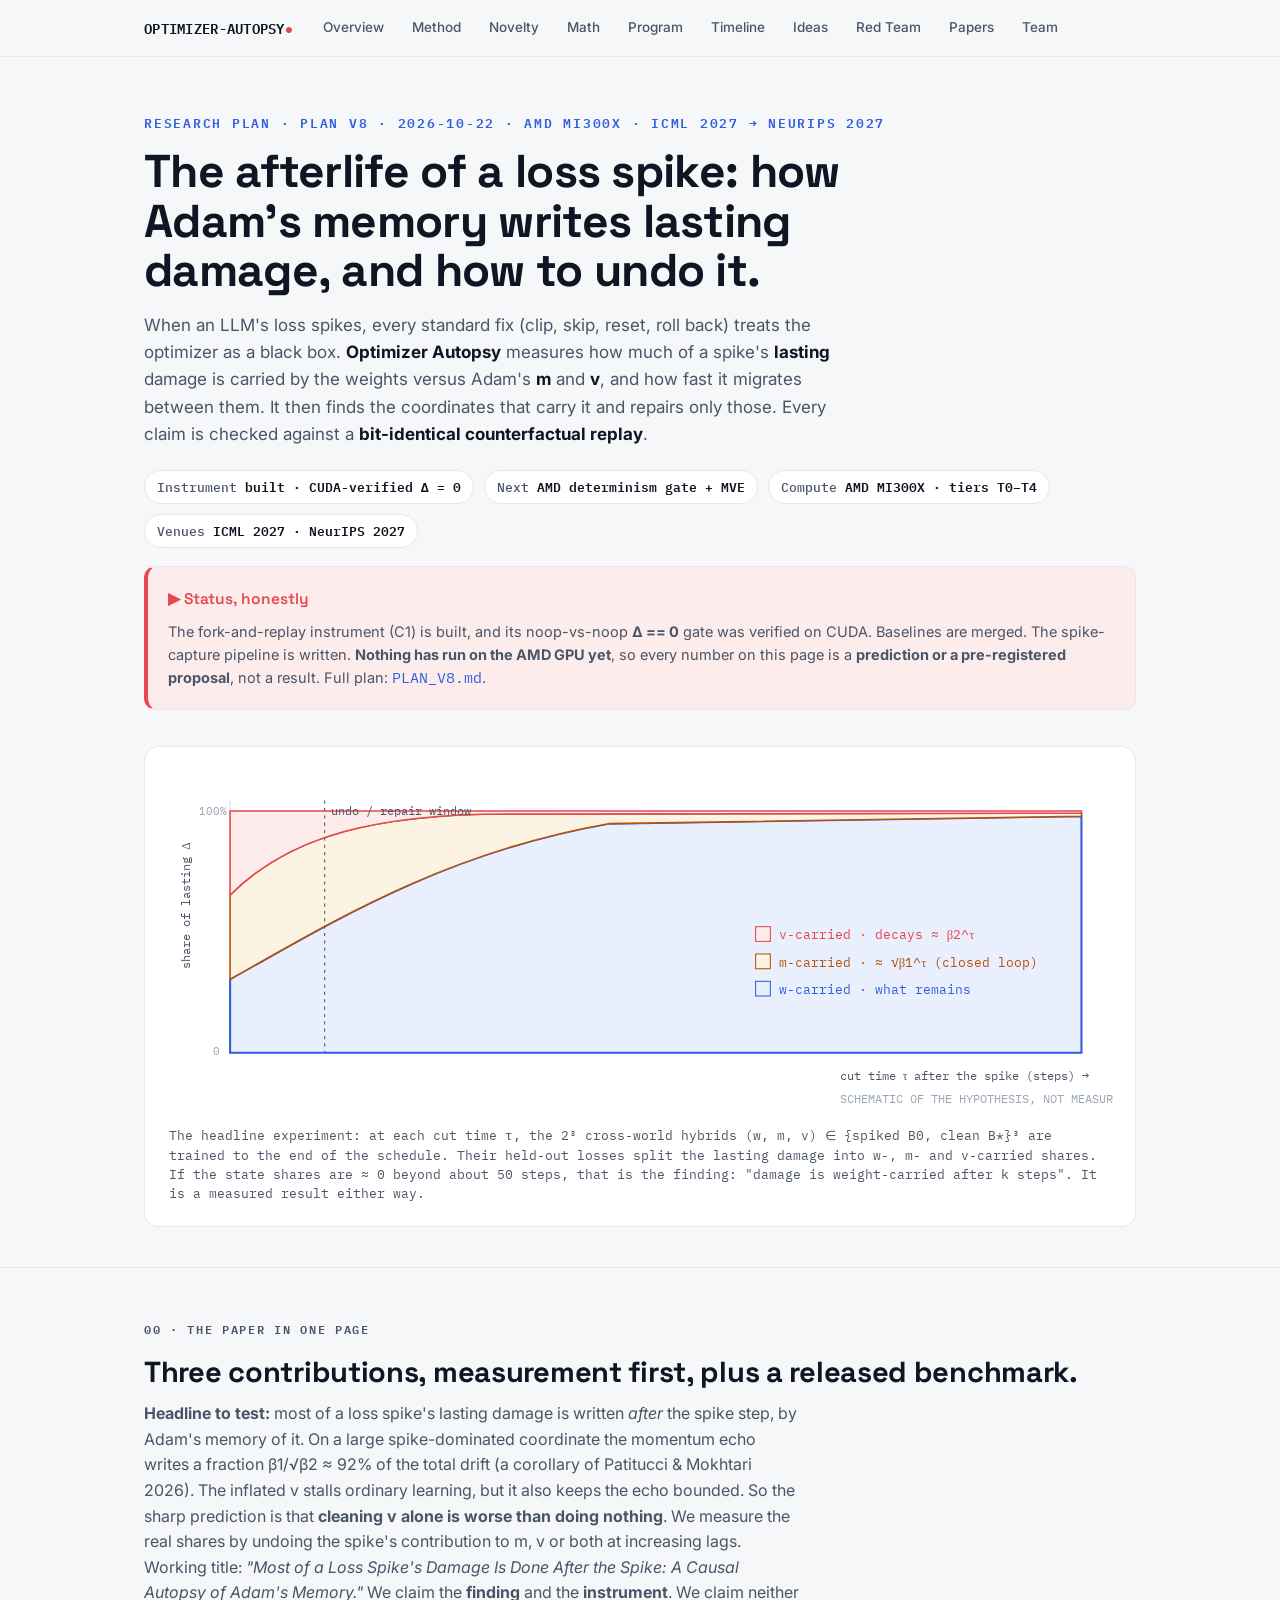
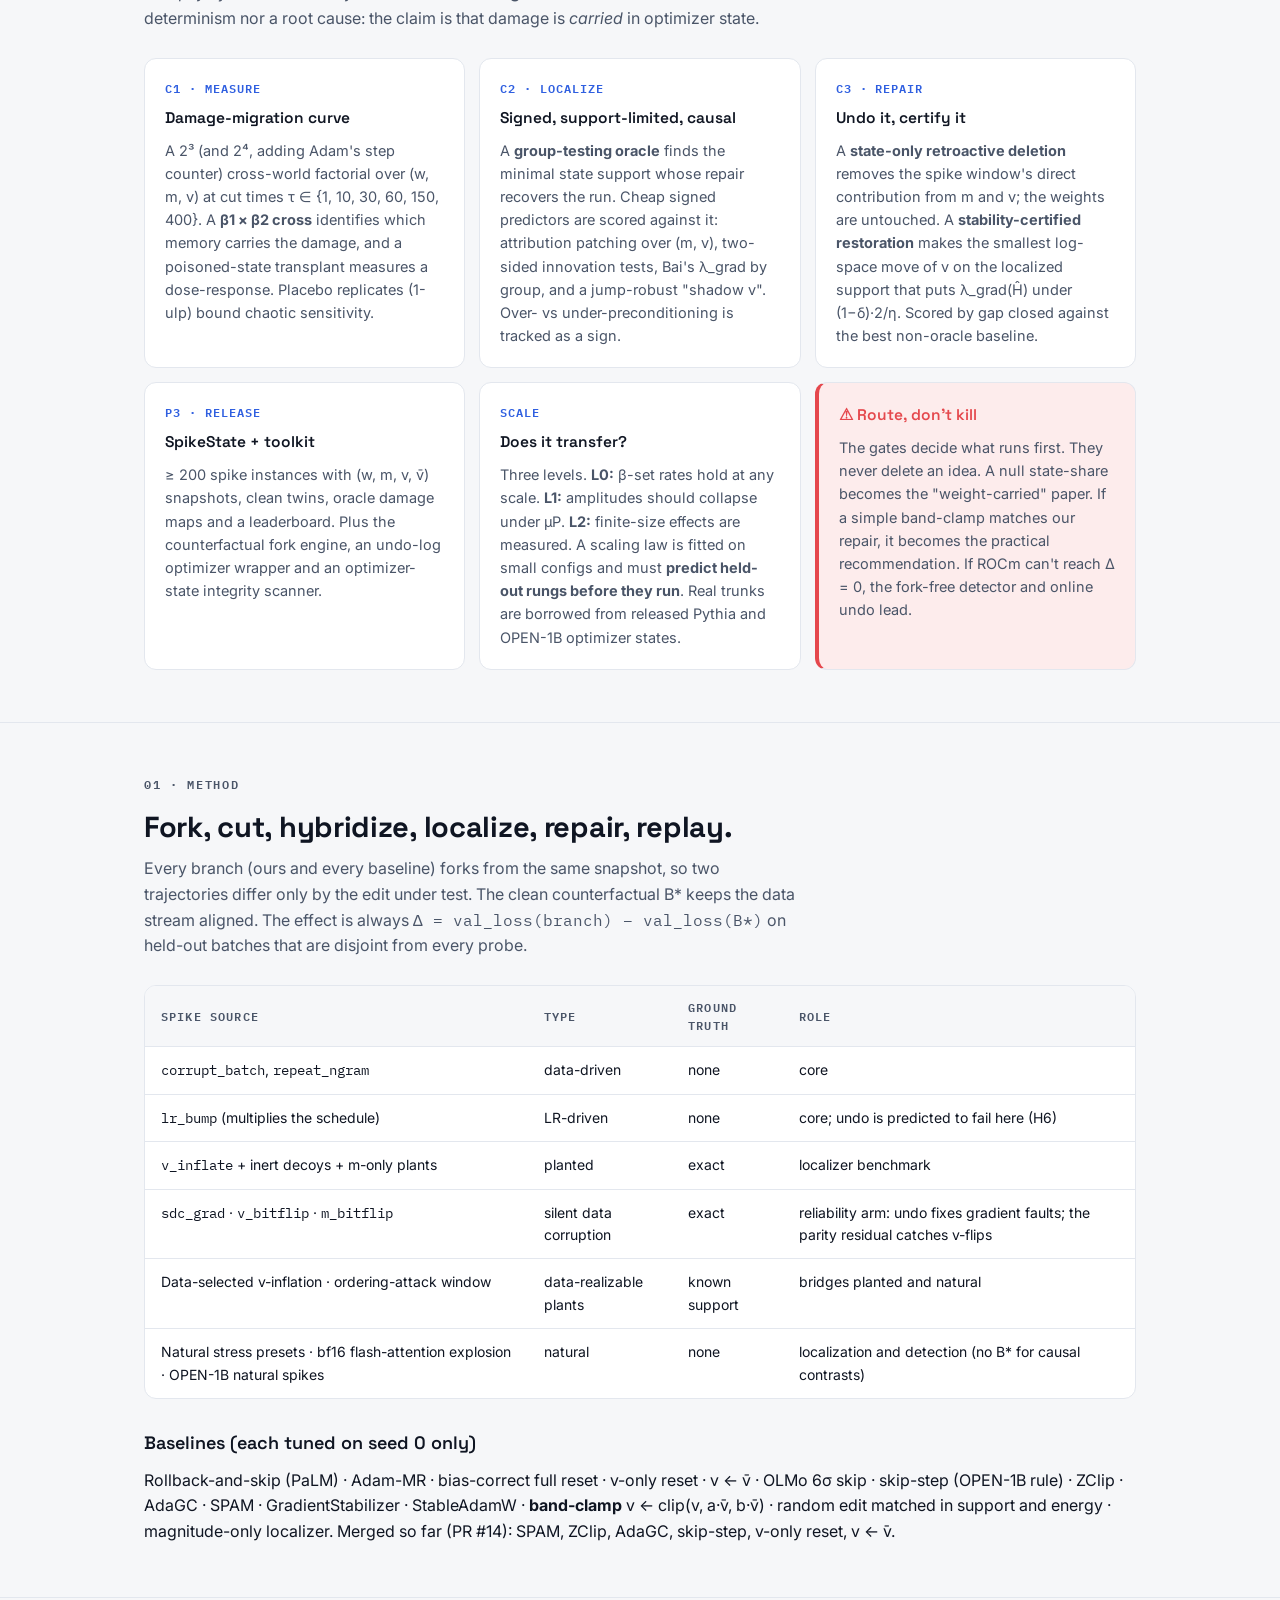
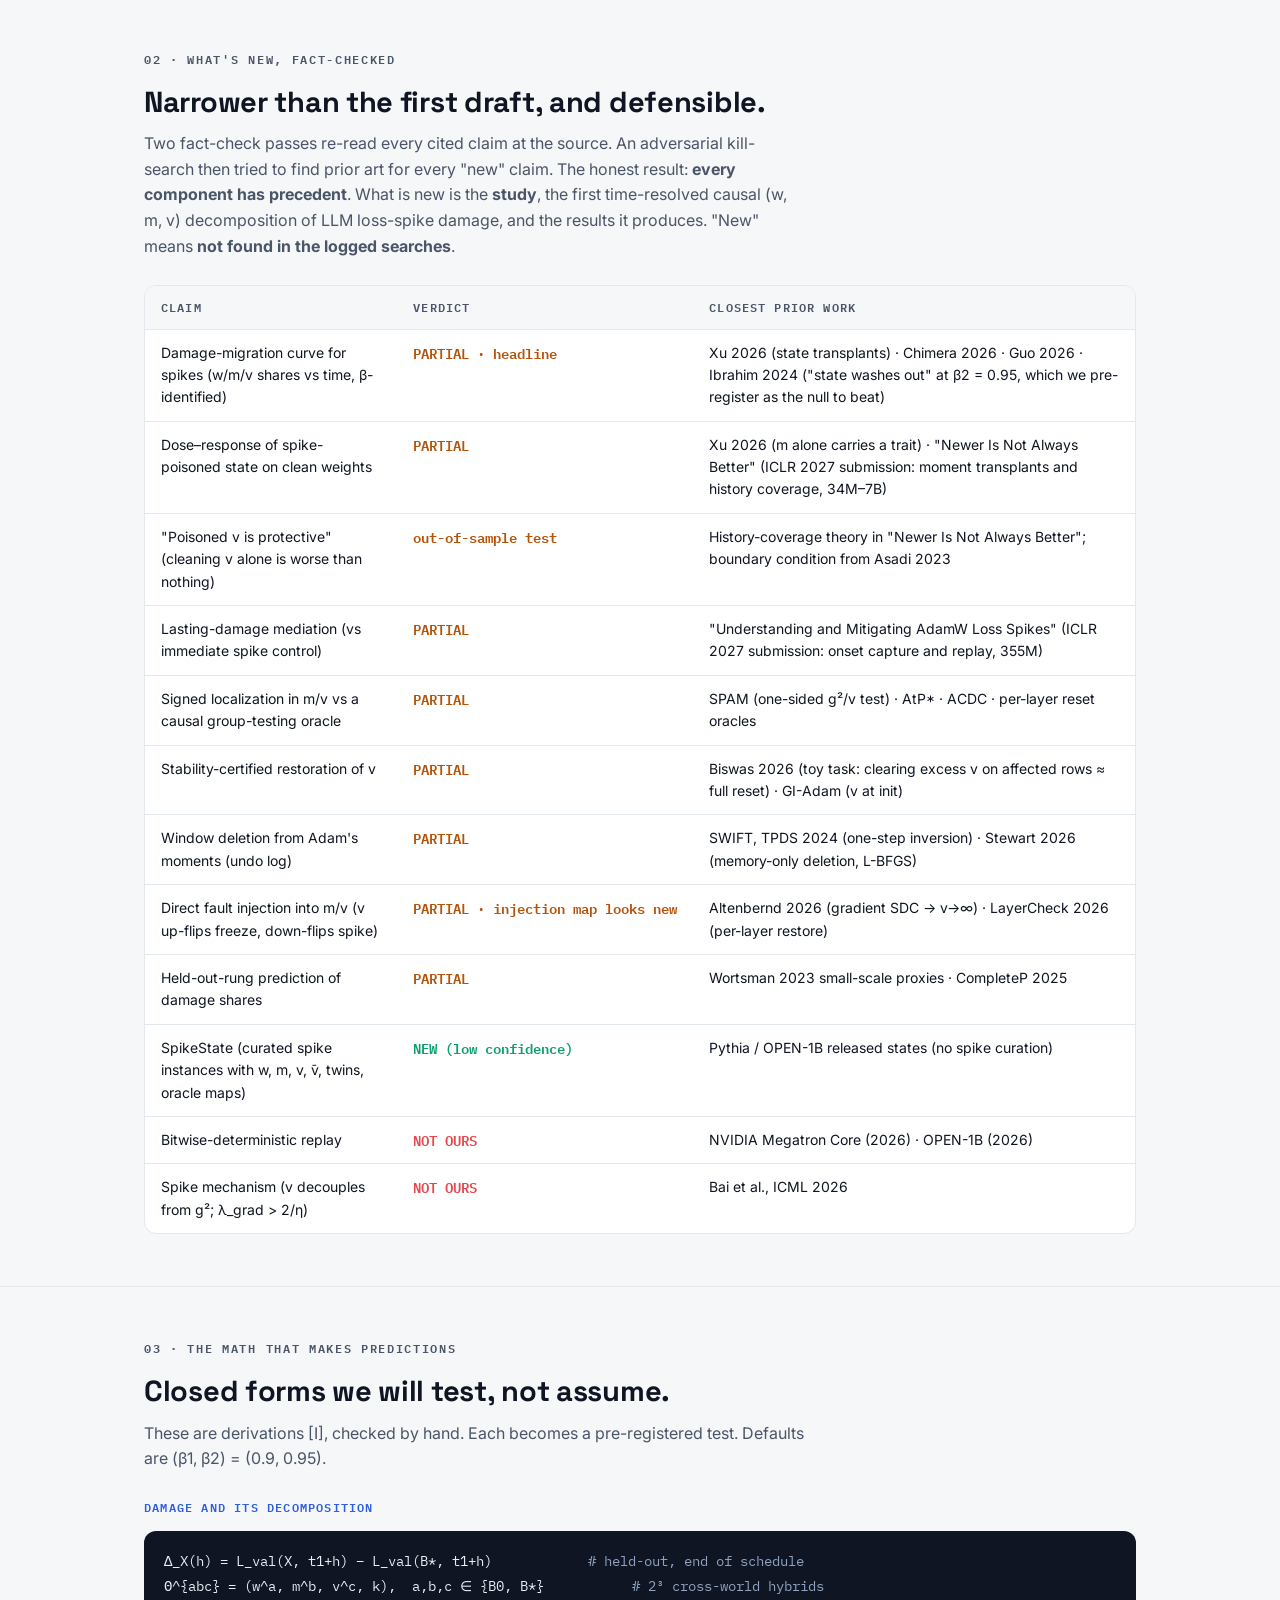
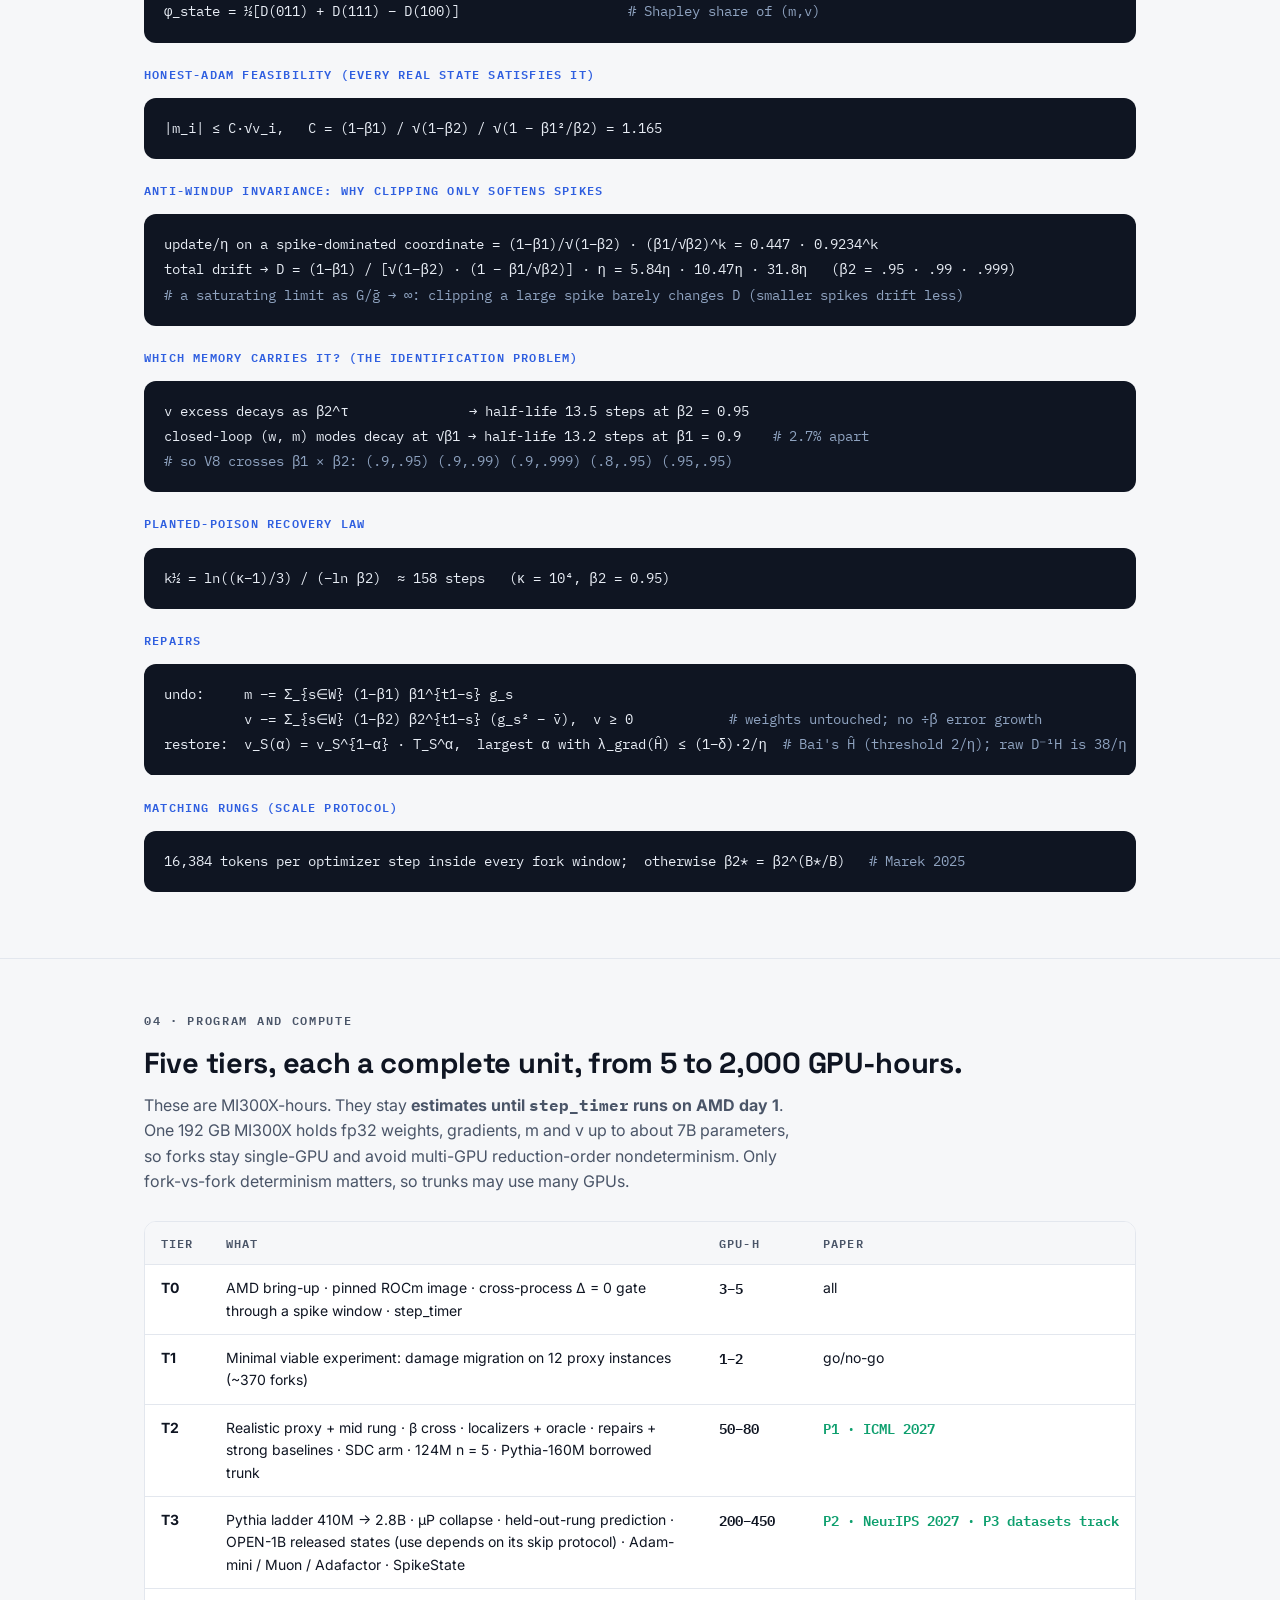
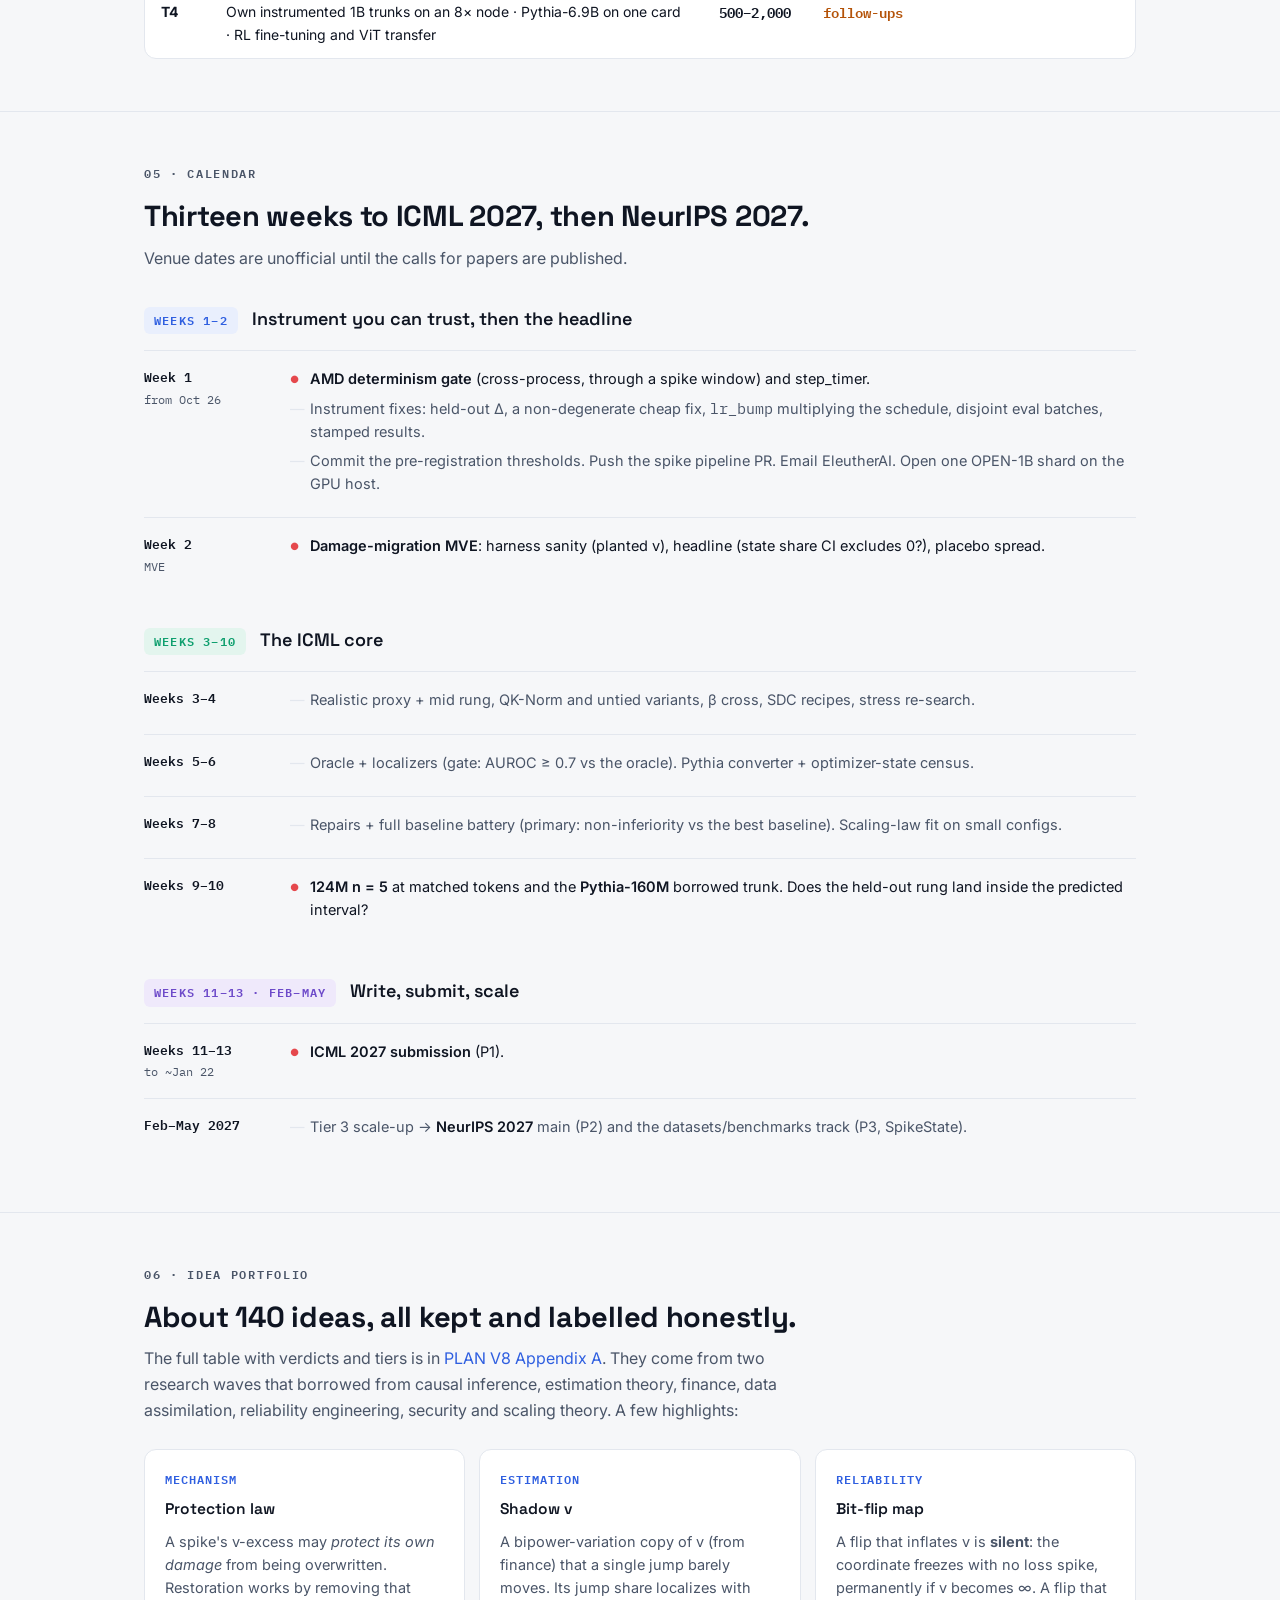
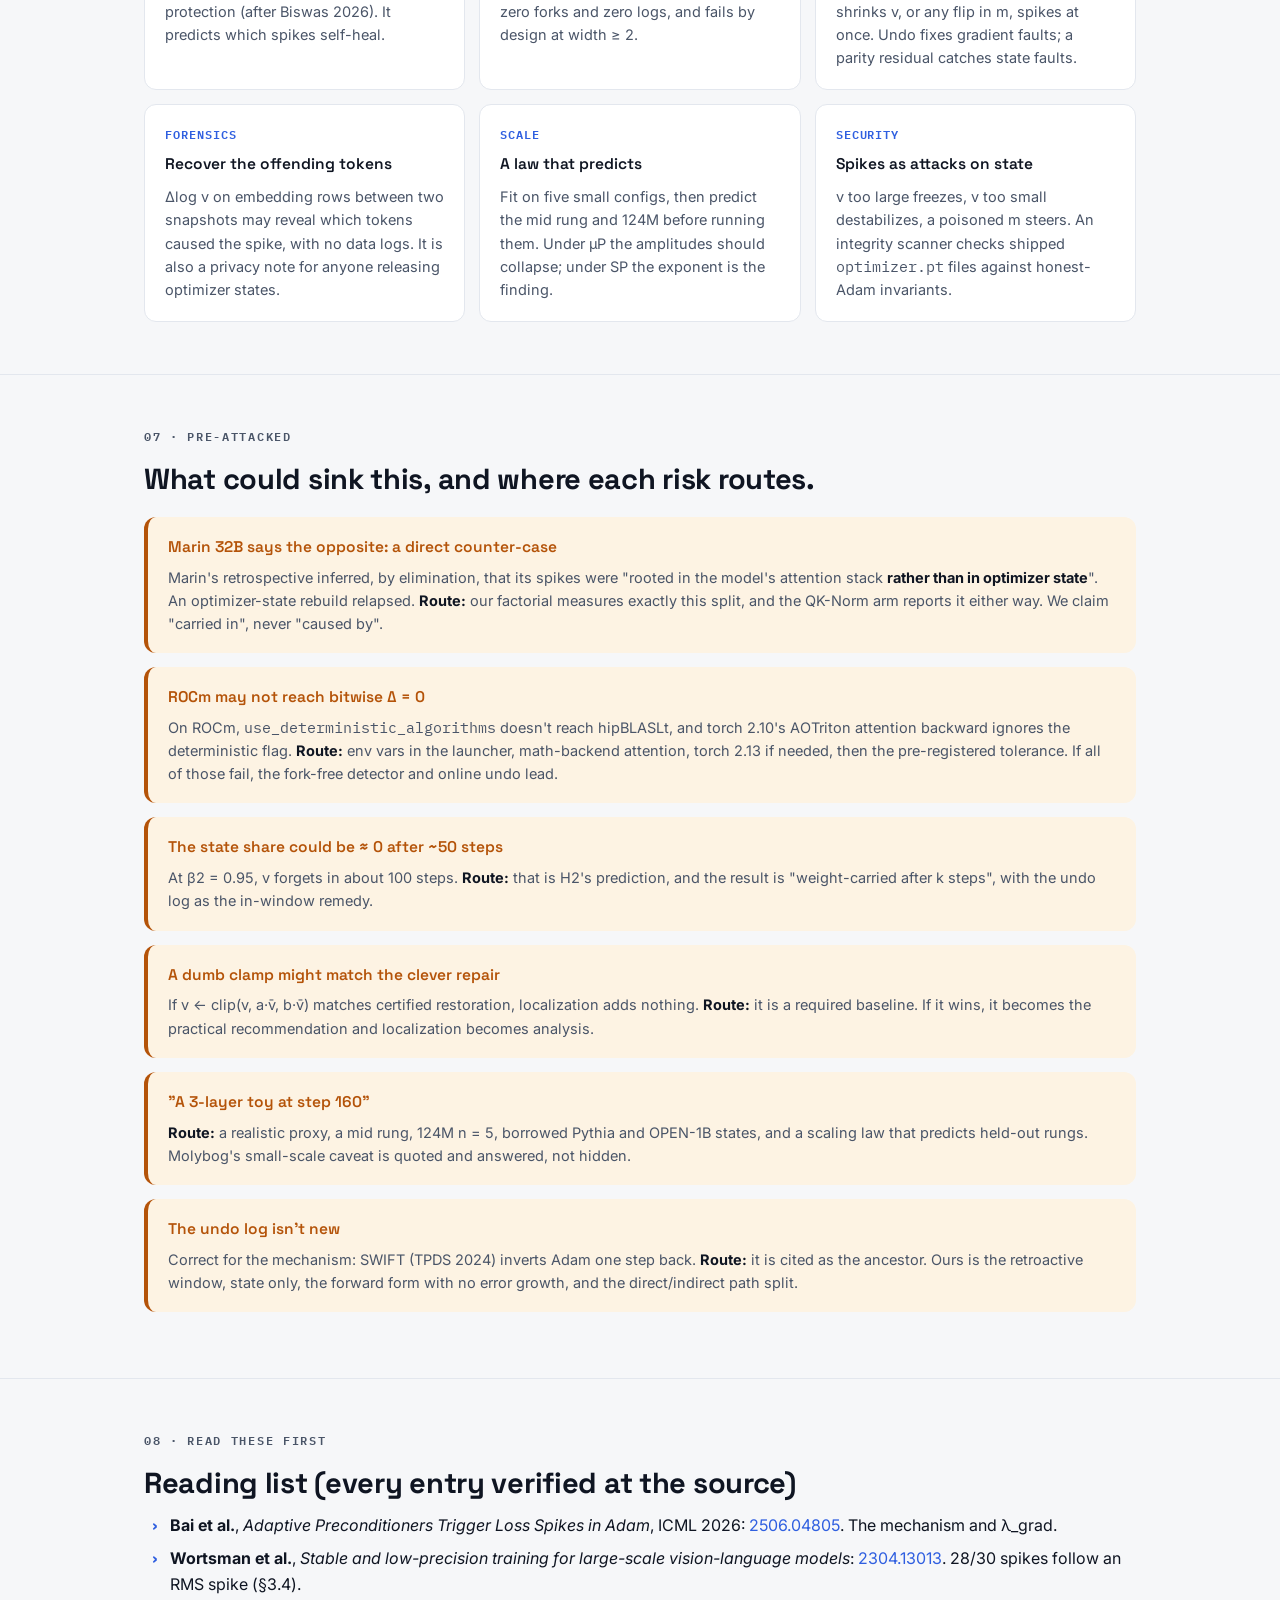
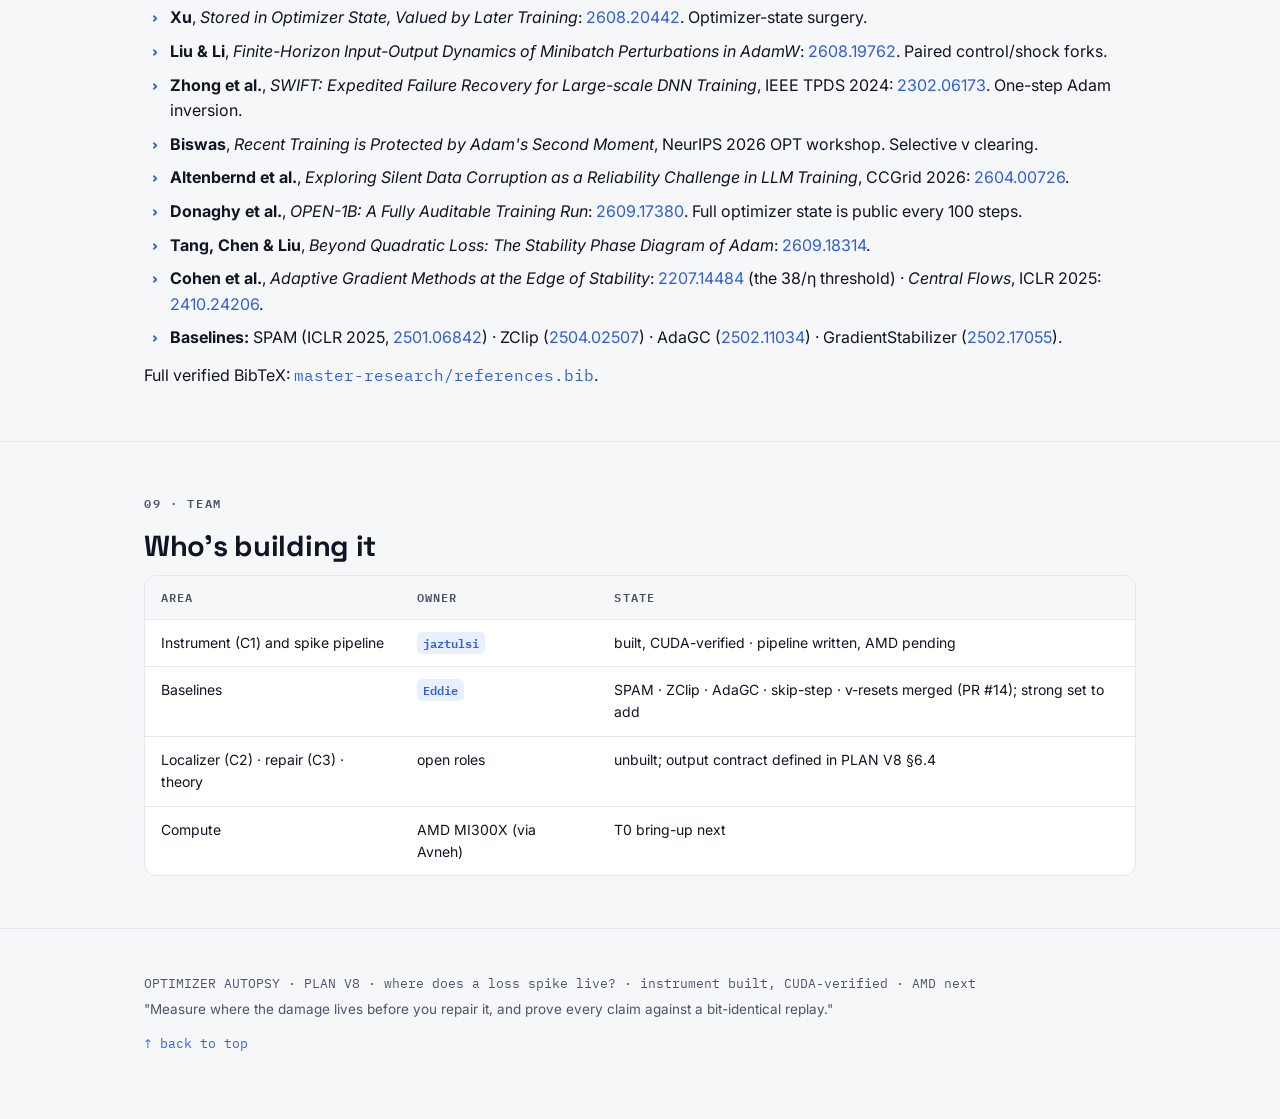
==== commit 485ac881: "Pre-registration v2 draft, plan and research corpus updates docs/prereg_v2.md drafts H-A..H-F (chaos" ====
--- a/index.html
+++ b/index.html
@@ -27,7 +27,7 @@
 
 <header><div class="wrap">
   <div class="eyebrow">Research plan · PLAN V8 · 2026-10-22 · AMD MI300X · ICML 2027 → NeurIPS 2027</div>
-  <h1>Where does a loss spike live? Measure it, localize it, undo it.</h1>
+  <h1>The afterlife of a loss spike: how Adam's memory writes lasting damage, and how to undo it.</h1>
   <p class="sub">When an LLM's loss spikes, every standard fix (clip, skip, reset, roll back) treats the optimizer as a black box. <strong>Optimizer Autopsy</strong> measures how much of a spike's <strong>lasting</strong> damage is carried by the weights versus Adam's <strong>m</strong> and <strong>v</strong>, and how fast it migrates between them. It then finds the coordinates that carry it and repairs only those. Every claim is checked against a <strong>bit-identical counterfactual replay</strong>.</p>
   <div class="hero-meta">
     <span class="chip">Instrument <b>built · CUDA-verified Δ = 0</b></span>
@@ -109,7 +109,9 @@
   <div class="tbl-scroll"><table>
     <tr><th>Claim</th><th>Verdict</th><th>Closest prior work</th></tr>
     <tr><td>Damage-migration curve for spikes (w/m/v shares vs time, β-identified)</td><td class="pct mid">PARTIAL · headline</td><td>Xu 2026 (state transplants) · Chimera 2026 · Guo 2026 · Ibrahim 2024 ("state washes out" at β2 = 0.95, which we pre-register as the null to beat)</td></tr>
-    <tr><td>Dose–response of spike-poisoned state on clean weights</td><td class="pct mid">PARTIAL</td><td>Xu 2026 (m alone carries a trait)</td></tr>
+    <tr><td>Dose–response of spike-poisoned state on clean weights</td><td class="pct mid">PARTIAL</td><td>Xu 2026 (m alone carries a trait) · "Newer Is Not Always Better" (ICLR 2027 submission: moment transplants and history coverage, 34M–7B)</td></tr>
+    <tr><td>"Poisoned v is protective" (cleaning v alone is worse than nothing)</td><td class="pct mid">out-of-sample test</td><td>History-coverage theory in "Newer Is Not Always Better"; boundary condition from Asadi 2023</td></tr>
+    <tr><td>Lasting-damage mediation (vs immediate spike control)</td><td class="pct mid">PARTIAL</td><td>"Understanding and Mitigating AdamW Loss Spikes" (ICLR 2027 submission: onset capture and replay, 355M)</td></tr>
     <tr><td>Signed localization in m/v vs a causal group-testing oracle</td><td class="pct mid">PARTIAL</td><td>SPAM (one-sided g²/v test) · AtP* · ACDC · per-layer reset oracles</td></tr>
     <tr><td>Stability-certified restoration of v</td><td class="pct mid">PARTIAL</td><td>Biswas 2026 (toy task: clearing excess v on affected rows ≈ full reset) · GI-Adam (v at init)</td></tr>
     <tr><td>Window deletion from Adam's moments (undo log)</td><td class="pct mid">PARTIAL</td><td>SWIFT, TPDS 2024 (one-step inversion) · Stewart 2026 (memory-only deletion, L-BFGS)</td></tr>
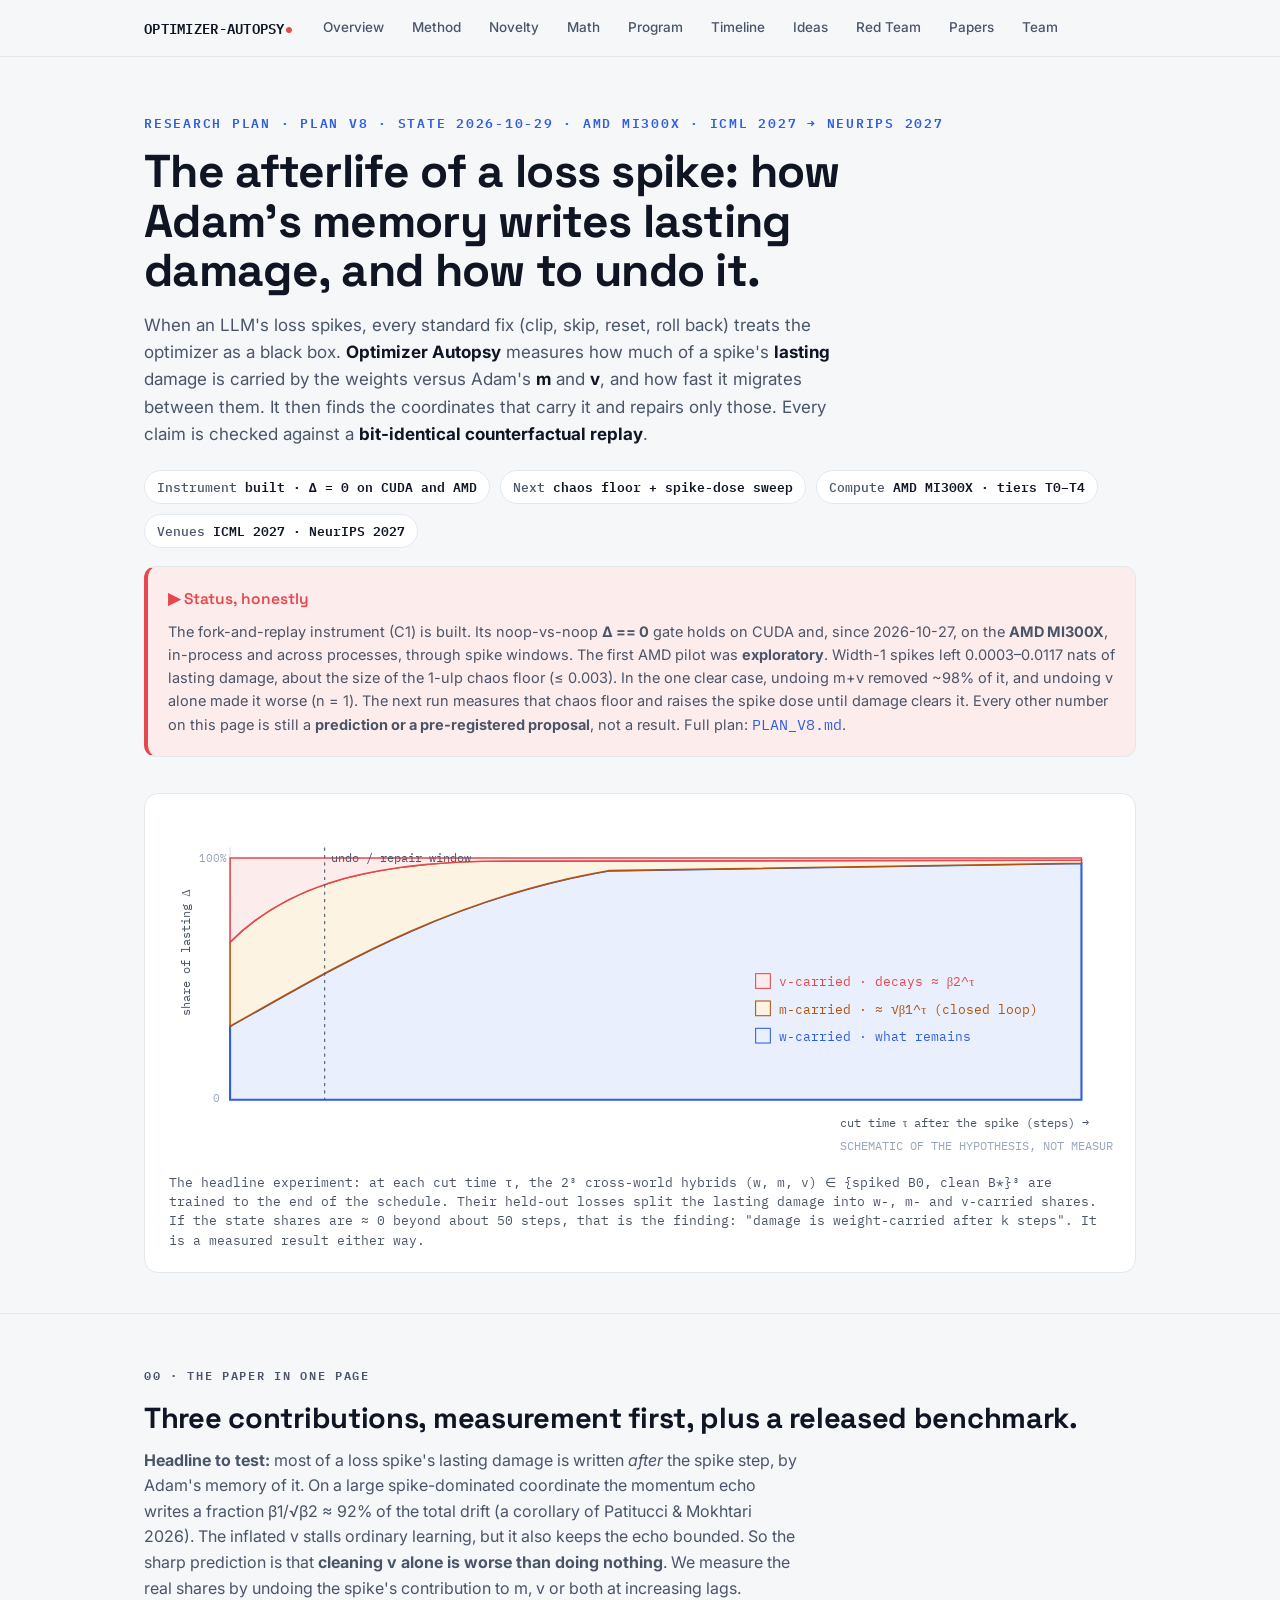
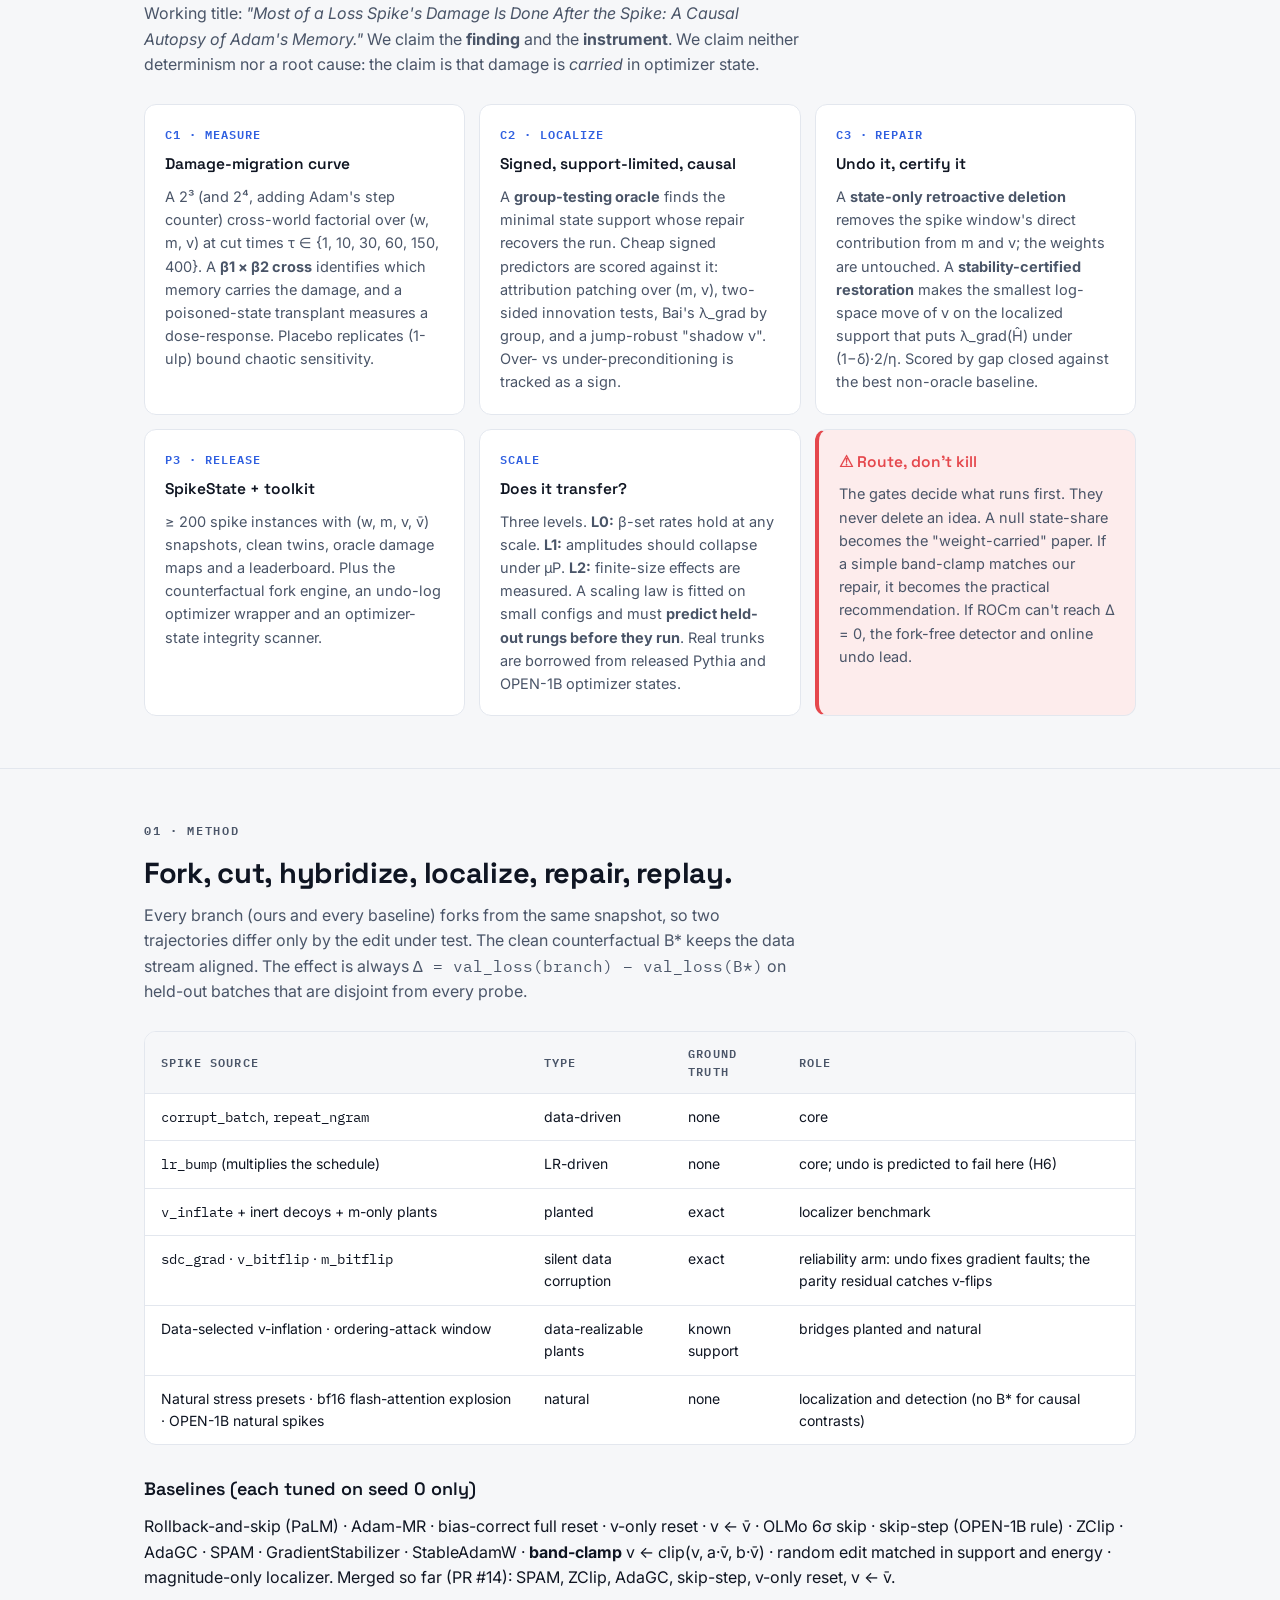
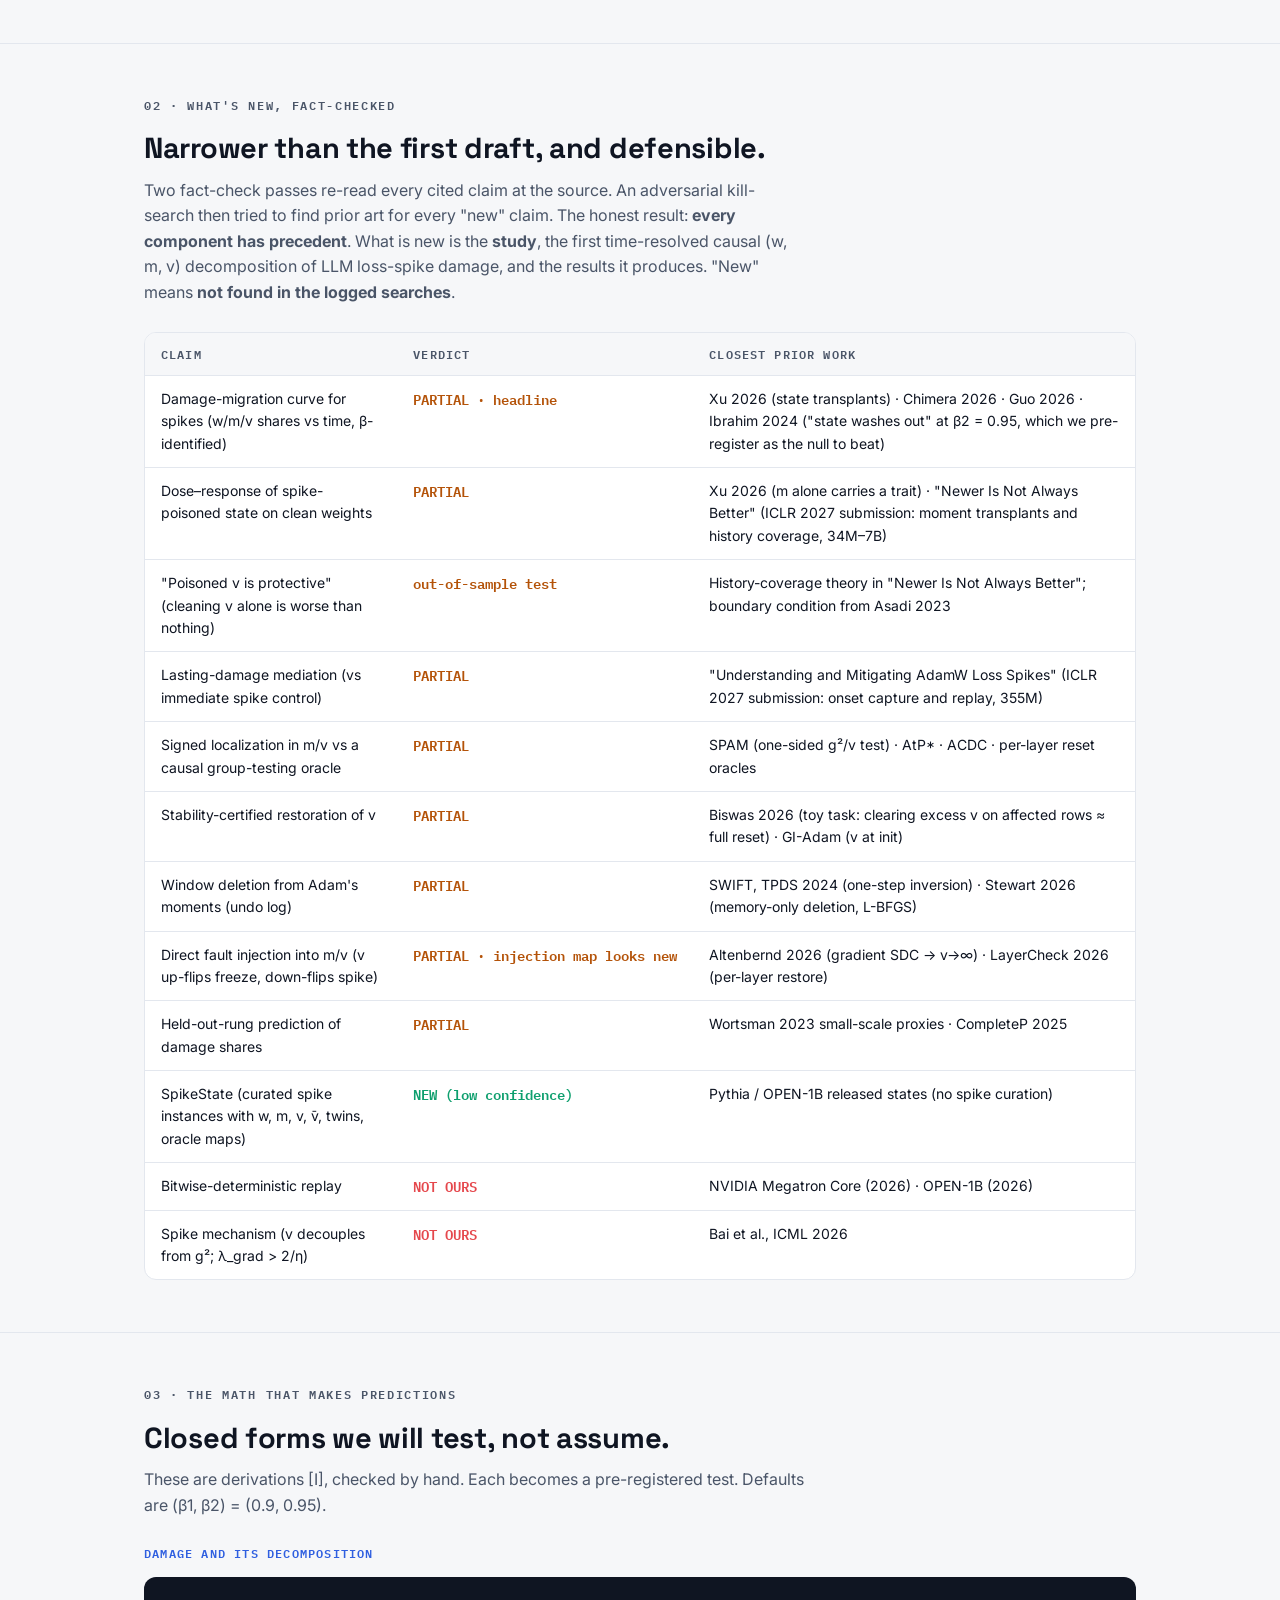
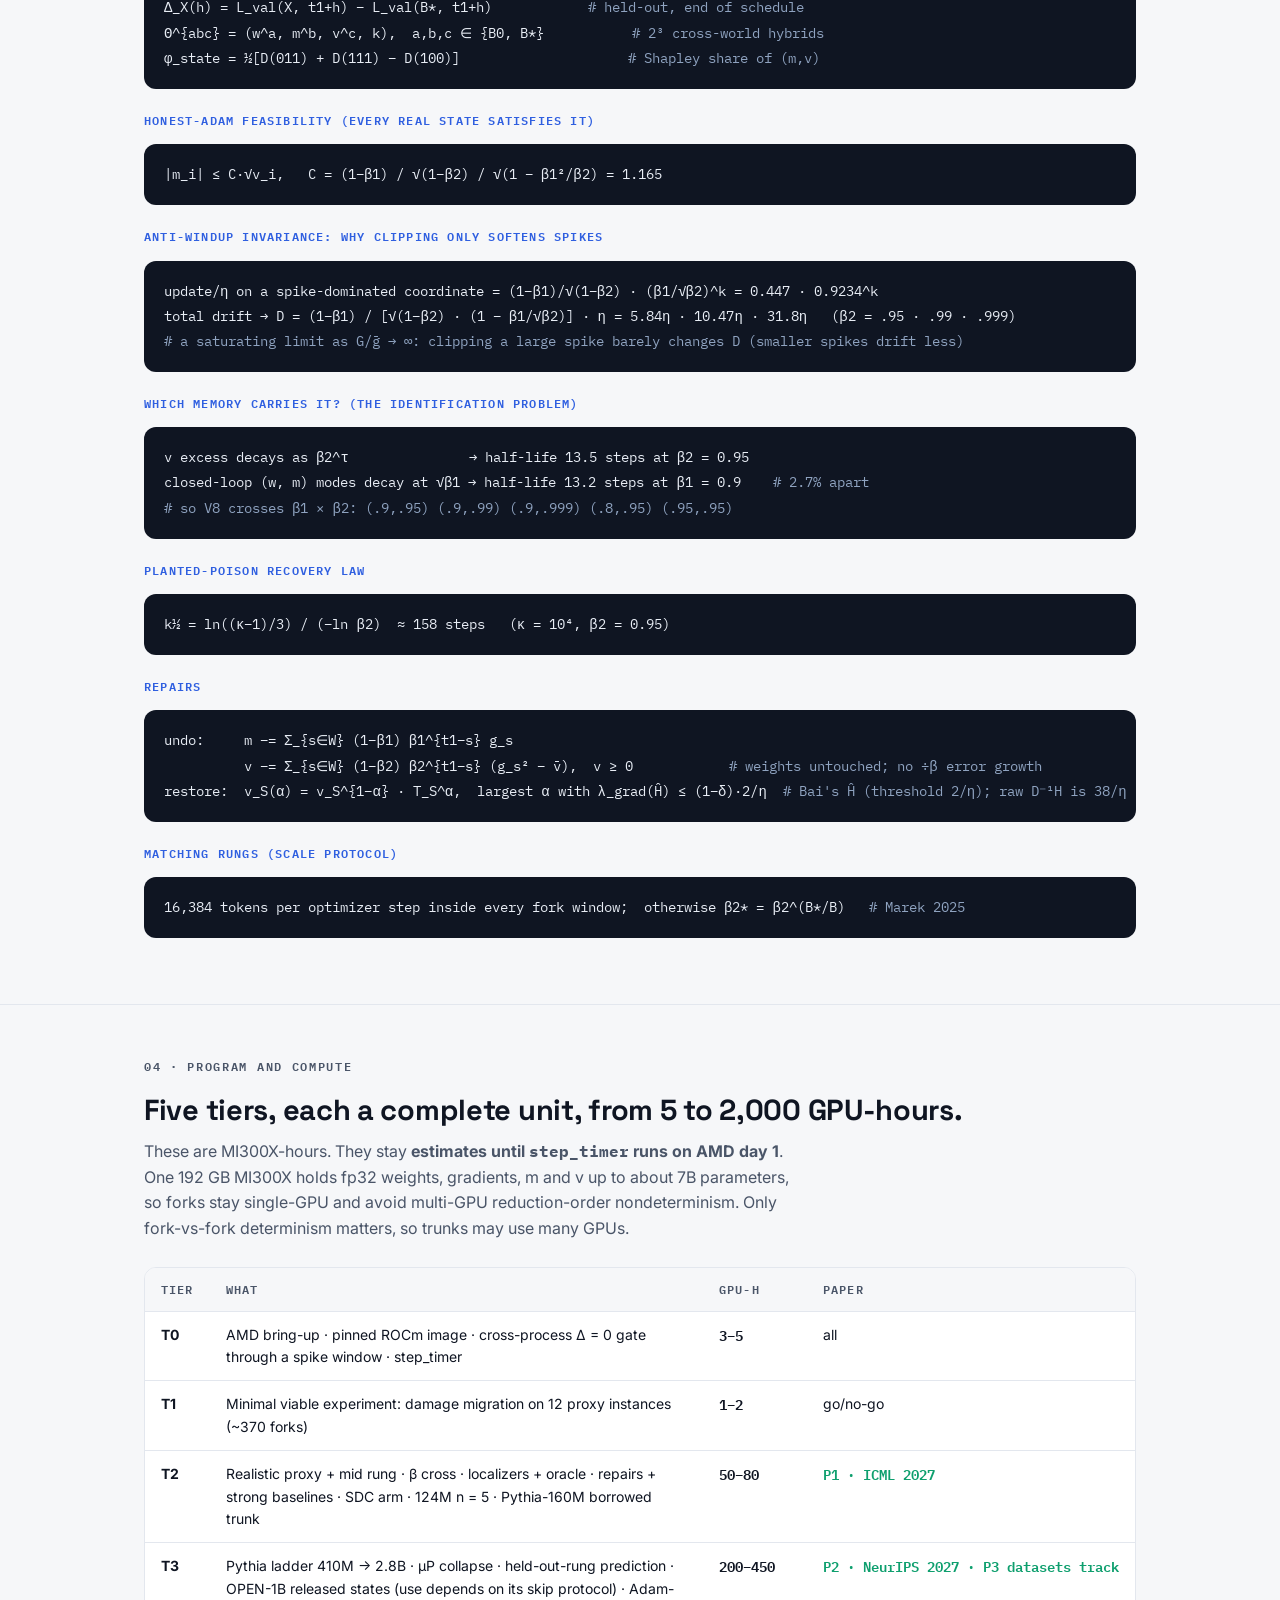
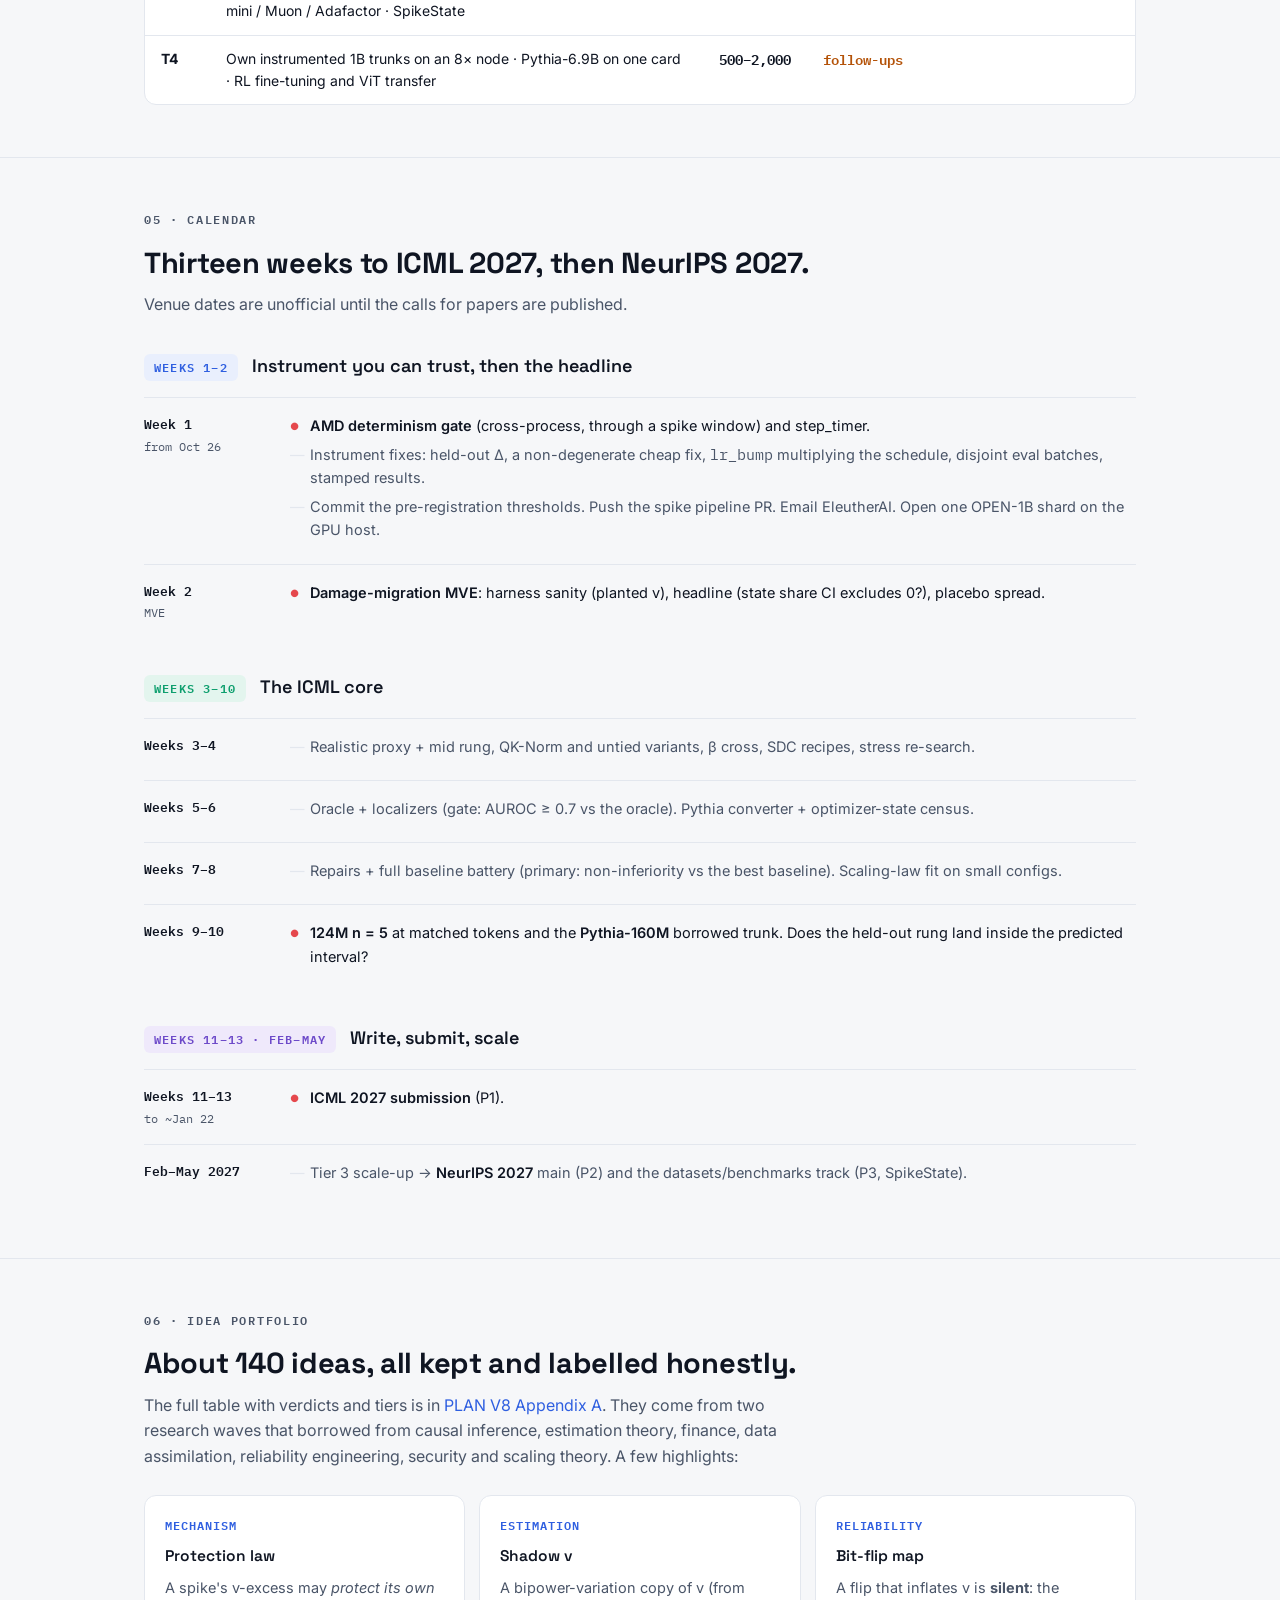
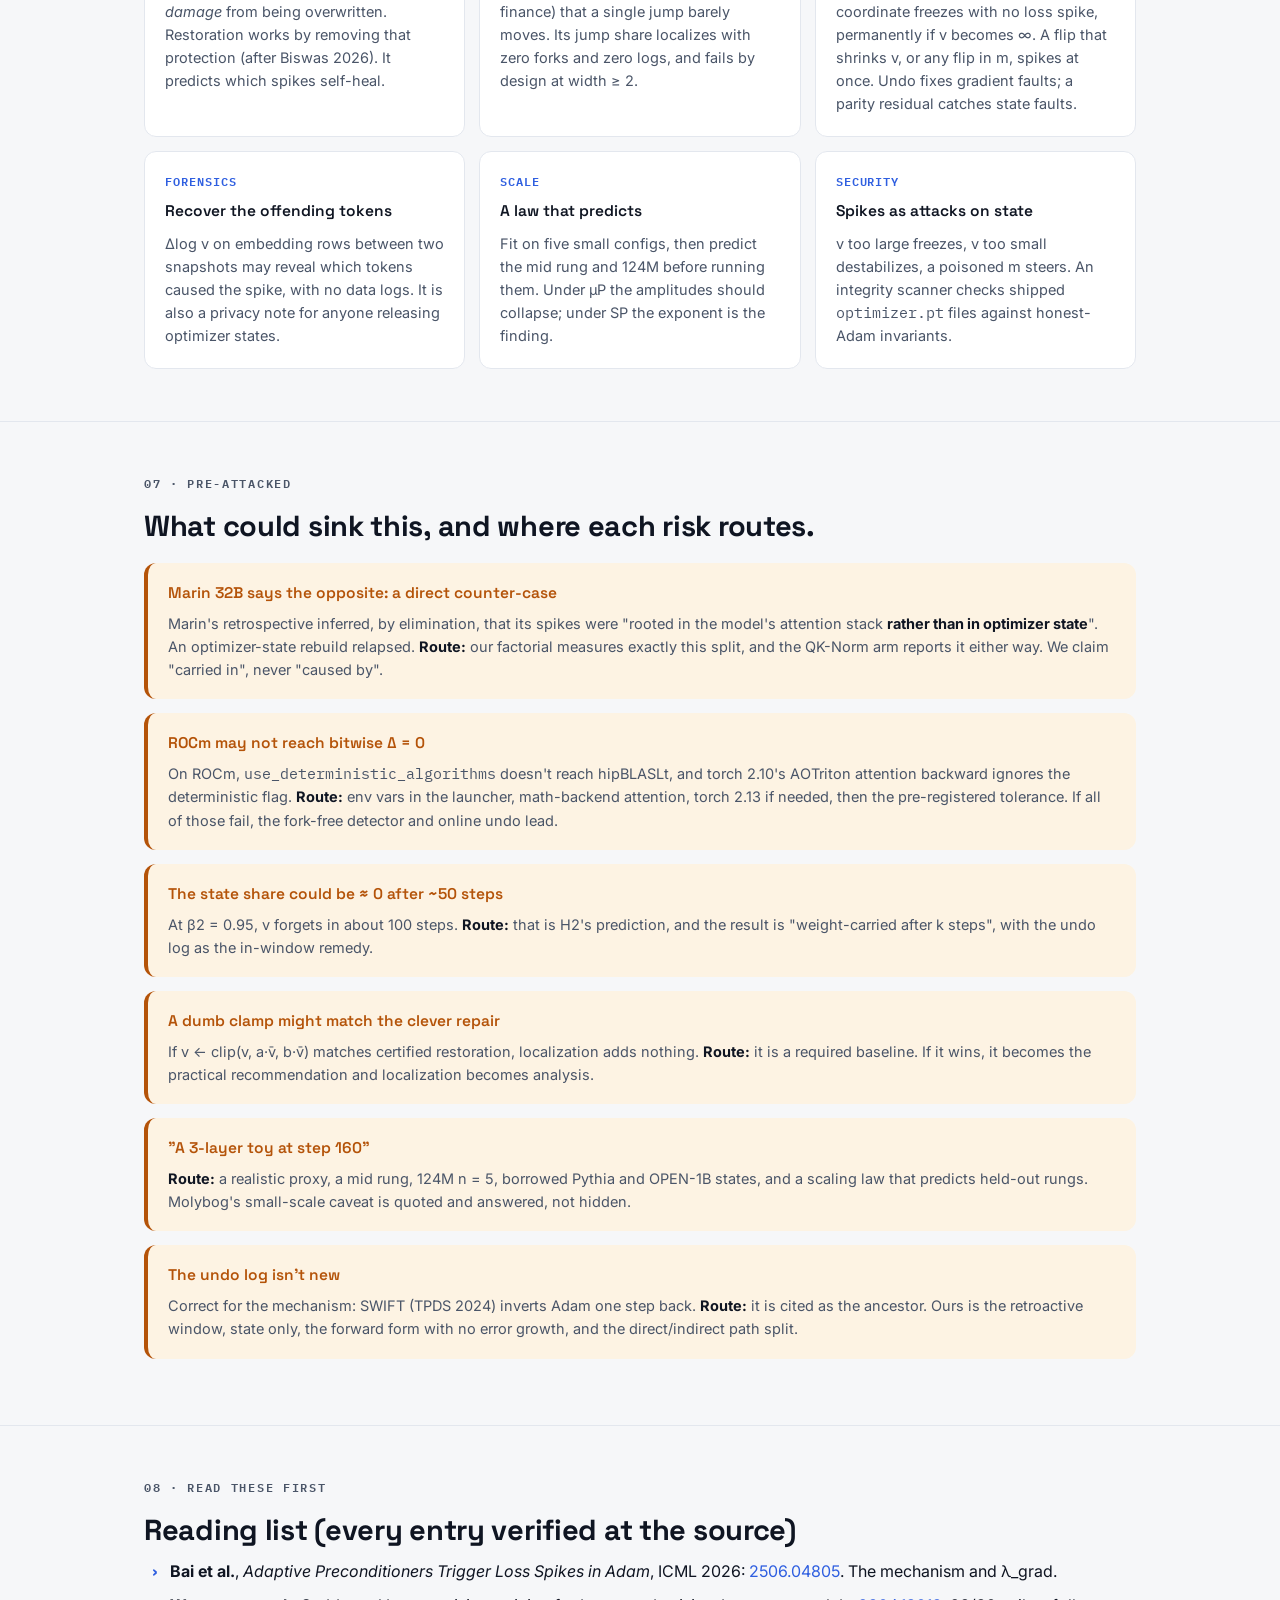
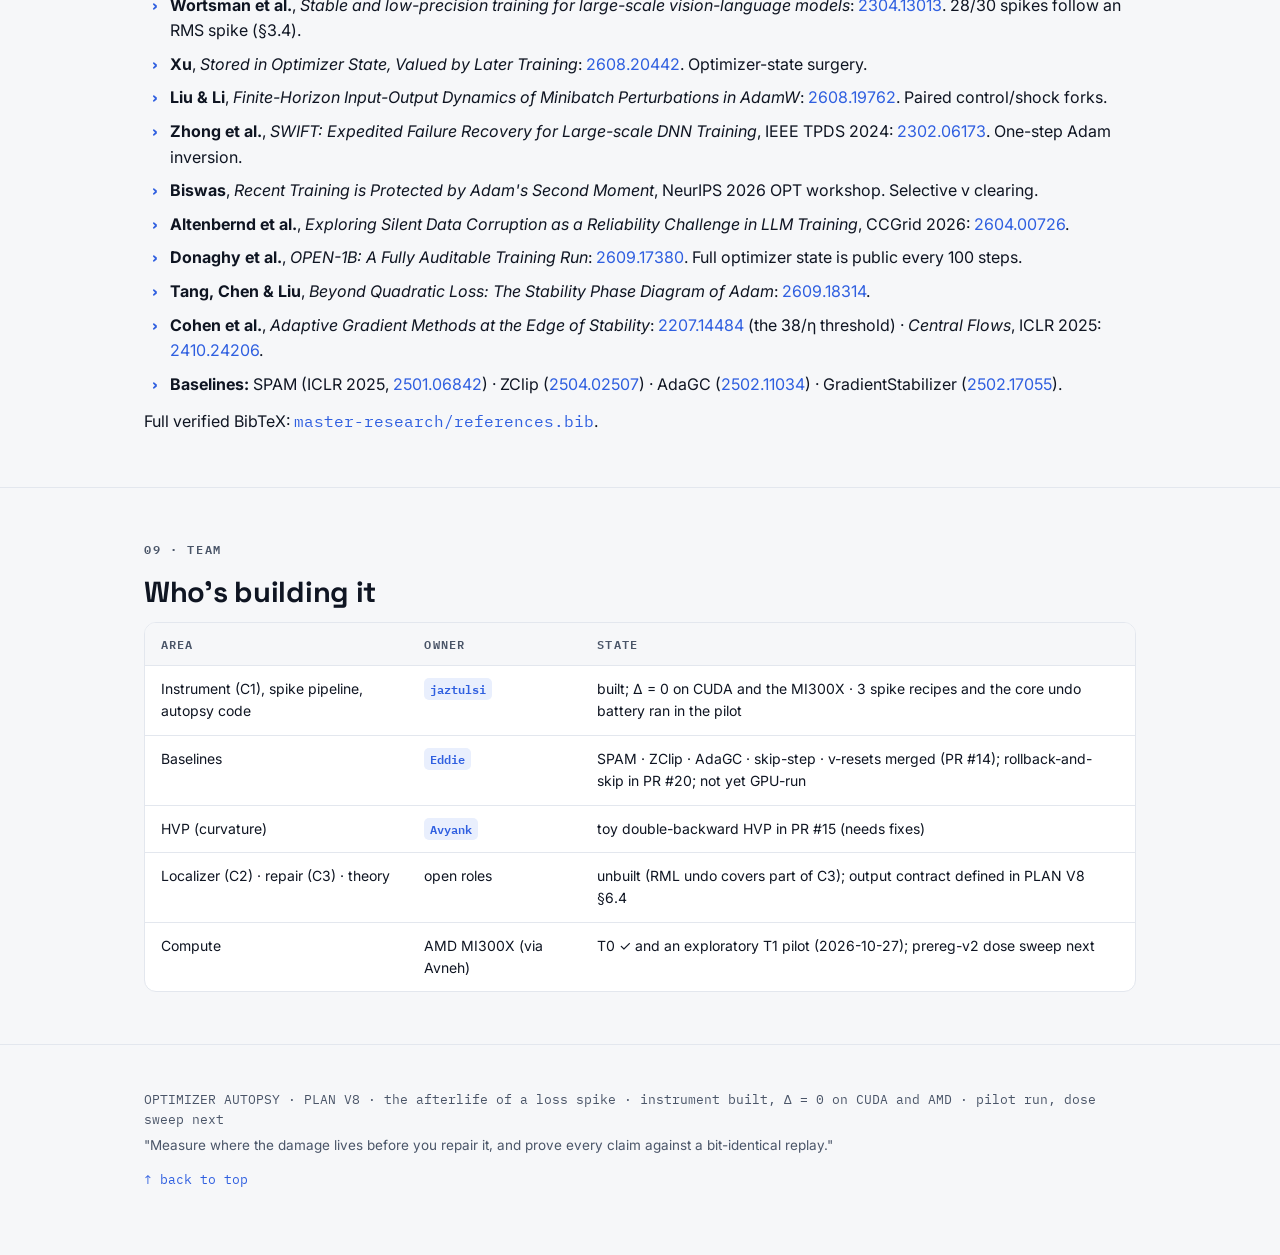
==== commit 49509ef2: "Add project summary and bring docs up to date with the first MI300X session docs/SUMMARY.md: a short" ====
--- a/index.html
+++ b/index.html
@@ -26,19 +26,19 @@
 </div></nav>
 
 <header><div class="wrap">
-  <div class="eyebrow">Research plan · PLAN V8 · 2026-10-22 · AMD MI300X · ICML 2027 → NeurIPS 2027</div>
+  <div class="eyebrow">Research plan · PLAN V8 · state 2026-10-29 · AMD MI300X · ICML 2027 → NeurIPS 2027</div>
   <h1>The afterlife of a loss spike: how Adam's memory writes lasting damage, and how to undo it.</h1>
   <p class="sub">When an LLM's loss spikes, every standard fix (clip, skip, reset, roll back) treats the optimizer as a black box. <strong>Optimizer Autopsy</strong> measures how much of a spike's <strong>lasting</strong> damage is carried by the weights versus Adam's <strong>m</strong> and <strong>v</strong>, and how fast it migrates between them. It then finds the coordinates that carry it and repairs only those. Every claim is checked against a <strong>bit-identical counterfactual replay</strong>.</p>
   <div class="hero-meta">
-    <span class="chip">Instrument <b>built · CUDA-verified Δ = 0</b></span>
-    <span class="chip">Next <b>AMD determinism gate + MVE</b></span>
+    <span class="chip">Instrument <b>built · Δ = 0 on CUDA and AMD</b></span>
+    <span class="chip">Next <b>chaos floor + spike-dose sweep</b></span>
     <span class="chip">Compute <b>AMD MI300X · tiers T0–T4</b></span>
     <span class="chip">Venues <b>ICML 2027 · NeurIPS 2027</b></span>
   </div>
 
   <div class="card kill" style="margin:18px 0 4px">
     <h4>▶ Status, honestly</h4>
-    <p>The fork-and-replay instrument (C1) is built, and its noop-vs-noop <b>Δ == 0</b> gate was verified on CUDA. Baselines are merged. The spike-capture pipeline is written. <b>Nothing has run on the AMD GPU yet</b>, so every number on this page is a <b>prediction or a pre-registered proposal</b>, not a result. Full plan: <a href="https://github.com/jaztulsi/optimizer-autopsy/blob/main/PLAN_V8.md"><code>PLAN_V8.md</code></a>.</p>
+    <p>The fork-and-replay instrument (C1) is built. Its noop-vs-noop <b>Δ == 0</b> gate holds on CUDA and, since 2026-10-27, on the <b>AMD MI300X</b>, in-process and across processes, through spike windows. The first AMD pilot was <b>exploratory</b>. Width-1 spikes left 0.0003–0.0117 nats of lasting damage, about the size of the 1-ulp chaos floor (≤ 0.003). In the one clear case, undoing m+v removed ~98% of it, and undoing v alone made it worse (n = 1). The next run measures that chaos floor and raises the spike dose until damage clears it. Every other number on this page is still a <b>prediction or a pre-registered proposal</b>, not a result. Full plan: <a href="https://github.com/jaztulsi/optimizer-autopsy/blob/main/PLAN_V8.md"><code>PLAN_V8.md</code></a>.</p>
   </div>
 
   <figure class="spikefig">
@@ -257,15 +257,16 @@
   <h2>Who's building it</h2>
   <div class="tbl-scroll"><table>
     <tr><th>Area</th><th>Owner</th><th>State</th></tr>
-    <tr><td>Instrument (C1) and spike pipeline</td><td><span class="owner">jaztulsi</span></td><td>built, CUDA-verified · pipeline written, AMD pending</td></tr>
-    <tr><td>Baselines</td><td><span class="owner">Eddie</span></td><td>SPAM · ZClip · AdaGC · skip-step · v-resets merged (PR #14); strong set to add</td></tr>
-    <tr><td>Localizer (C2) · repair (C3) · theory</td><td>open roles</td><td>unbuilt; output contract defined in PLAN V8 §6.4</td></tr>
-    <tr><td>Compute</td><td>AMD MI300X (via Avneh)</td><td>T0 bring-up next</td></tr>
+    <tr><td>Instrument (C1), spike pipeline, autopsy code</td><td><span class="owner">jaztulsi</span></td><td>built; Δ = 0 on CUDA and the MI300X · 3 spike recipes and the core undo battery ran in the pilot</td></tr>
+    <tr><td>Baselines</td><td><span class="owner">Eddie</span></td><td>SPAM · ZClip · AdaGC · skip-step · v-resets merged (PR #14); rollback-and-skip in PR #20; not yet GPU-run</td></tr>
+    <tr><td>HVP (curvature)</td><td><span class="owner">Avyank</span></td><td>toy double-backward HVP in PR #15 (needs fixes)</td></tr>
+    <tr><td>Localizer (C2) · repair (C3) · theory</td><td>open roles</td><td>unbuilt (RML undo covers part of C3); output contract defined in PLAN V8 §6.4</td></tr>
+    <tr><td>Compute</td><td>AMD MI300X (via Avneh)</td><td>T0 ✓ and an exploratory T1 pilot (2026-10-27); prereg-v2 dose sweep next</td></tr>
   </table></div>
 </div></section>
 
 <footer><div class="wrap">
-  <p class="mono">OPTIMIZER AUTOPSY · PLAN V8 · where does a loss spike live? · instrument built, CUDA-verified · AMD next</p>
+  <p class="mono">OPTIMIZER AUTOPSY · PLAN V8 · the afterlife of a loss spike · instrument built, Δ = 0 on CUDA and AMD · pilot run, dose sweep next</p>
   <p style="margin-top:6px">"Measure where the damage lives before you repair it, and prove every claim against a bit-identical replay."</p>
   <p style="margin-top:12px"><a class="toplink" href="#top">↑ back to top</a></p>
 </div></footer>
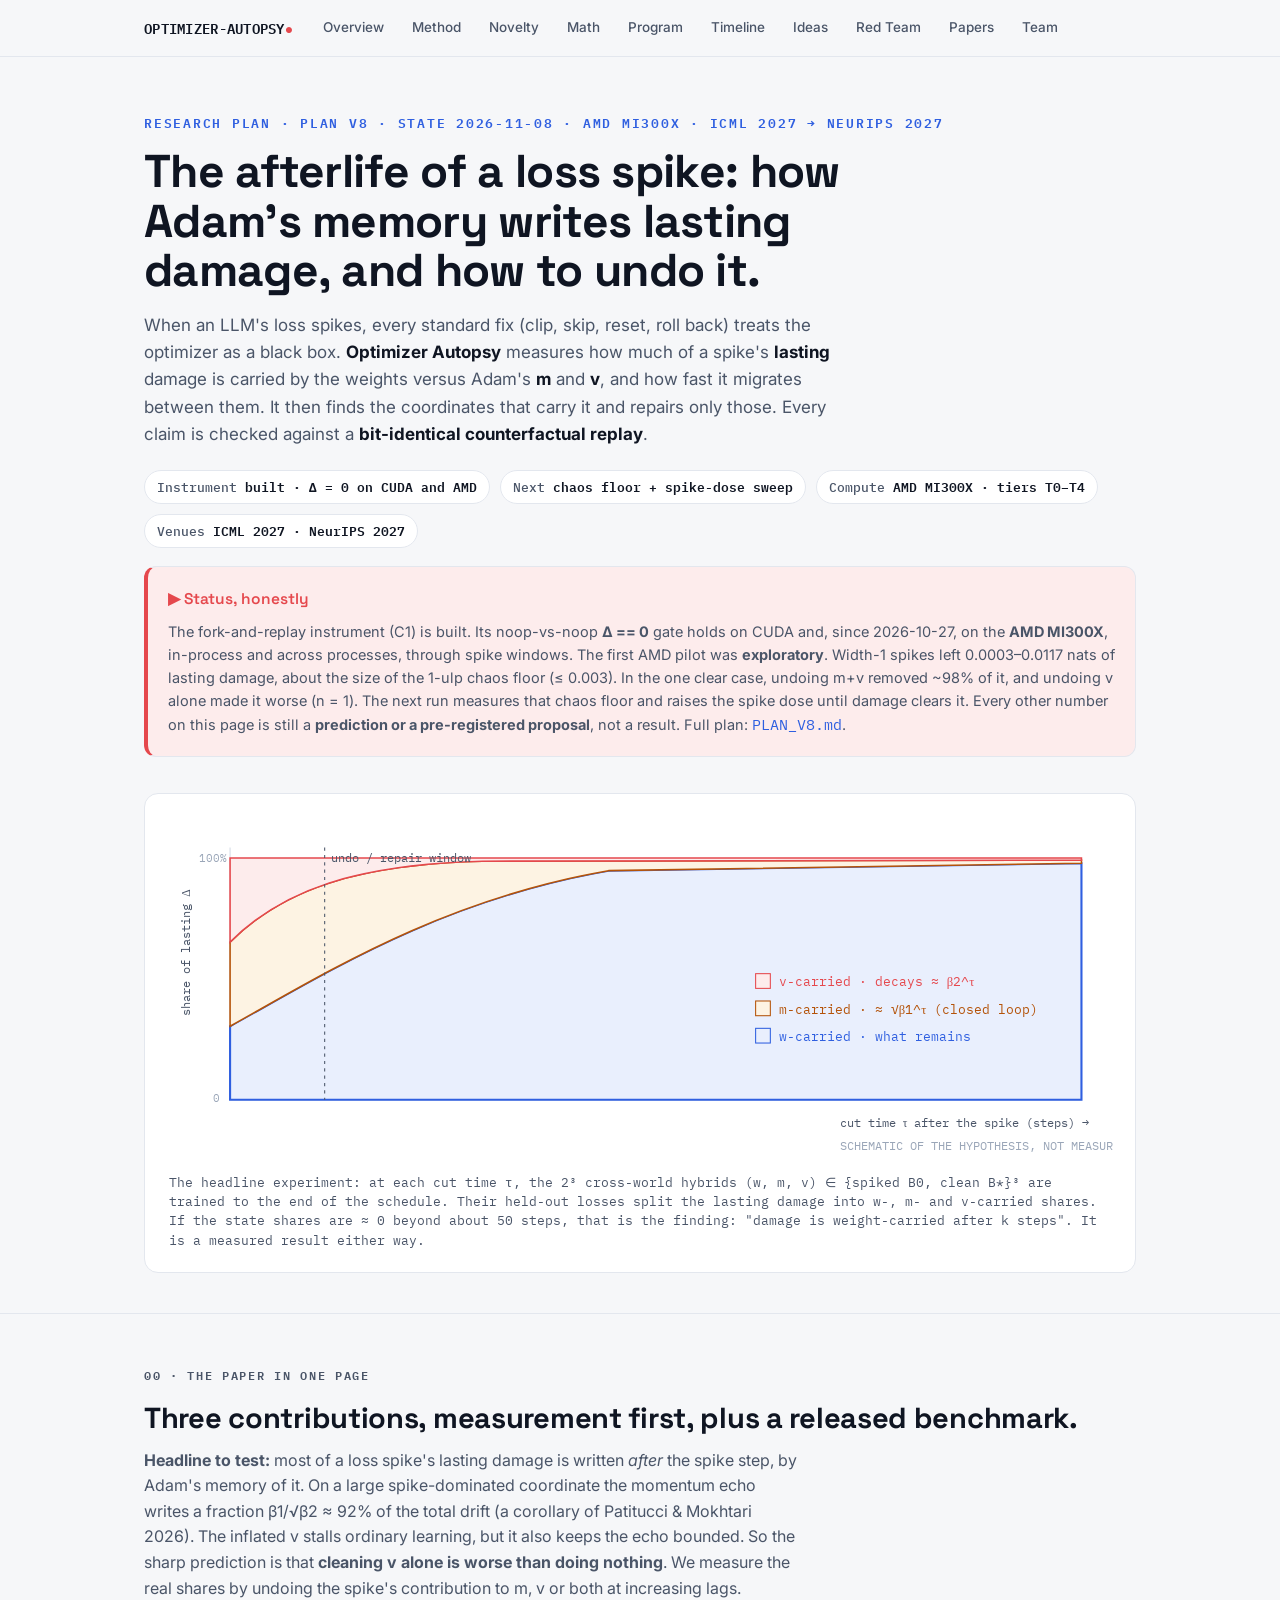
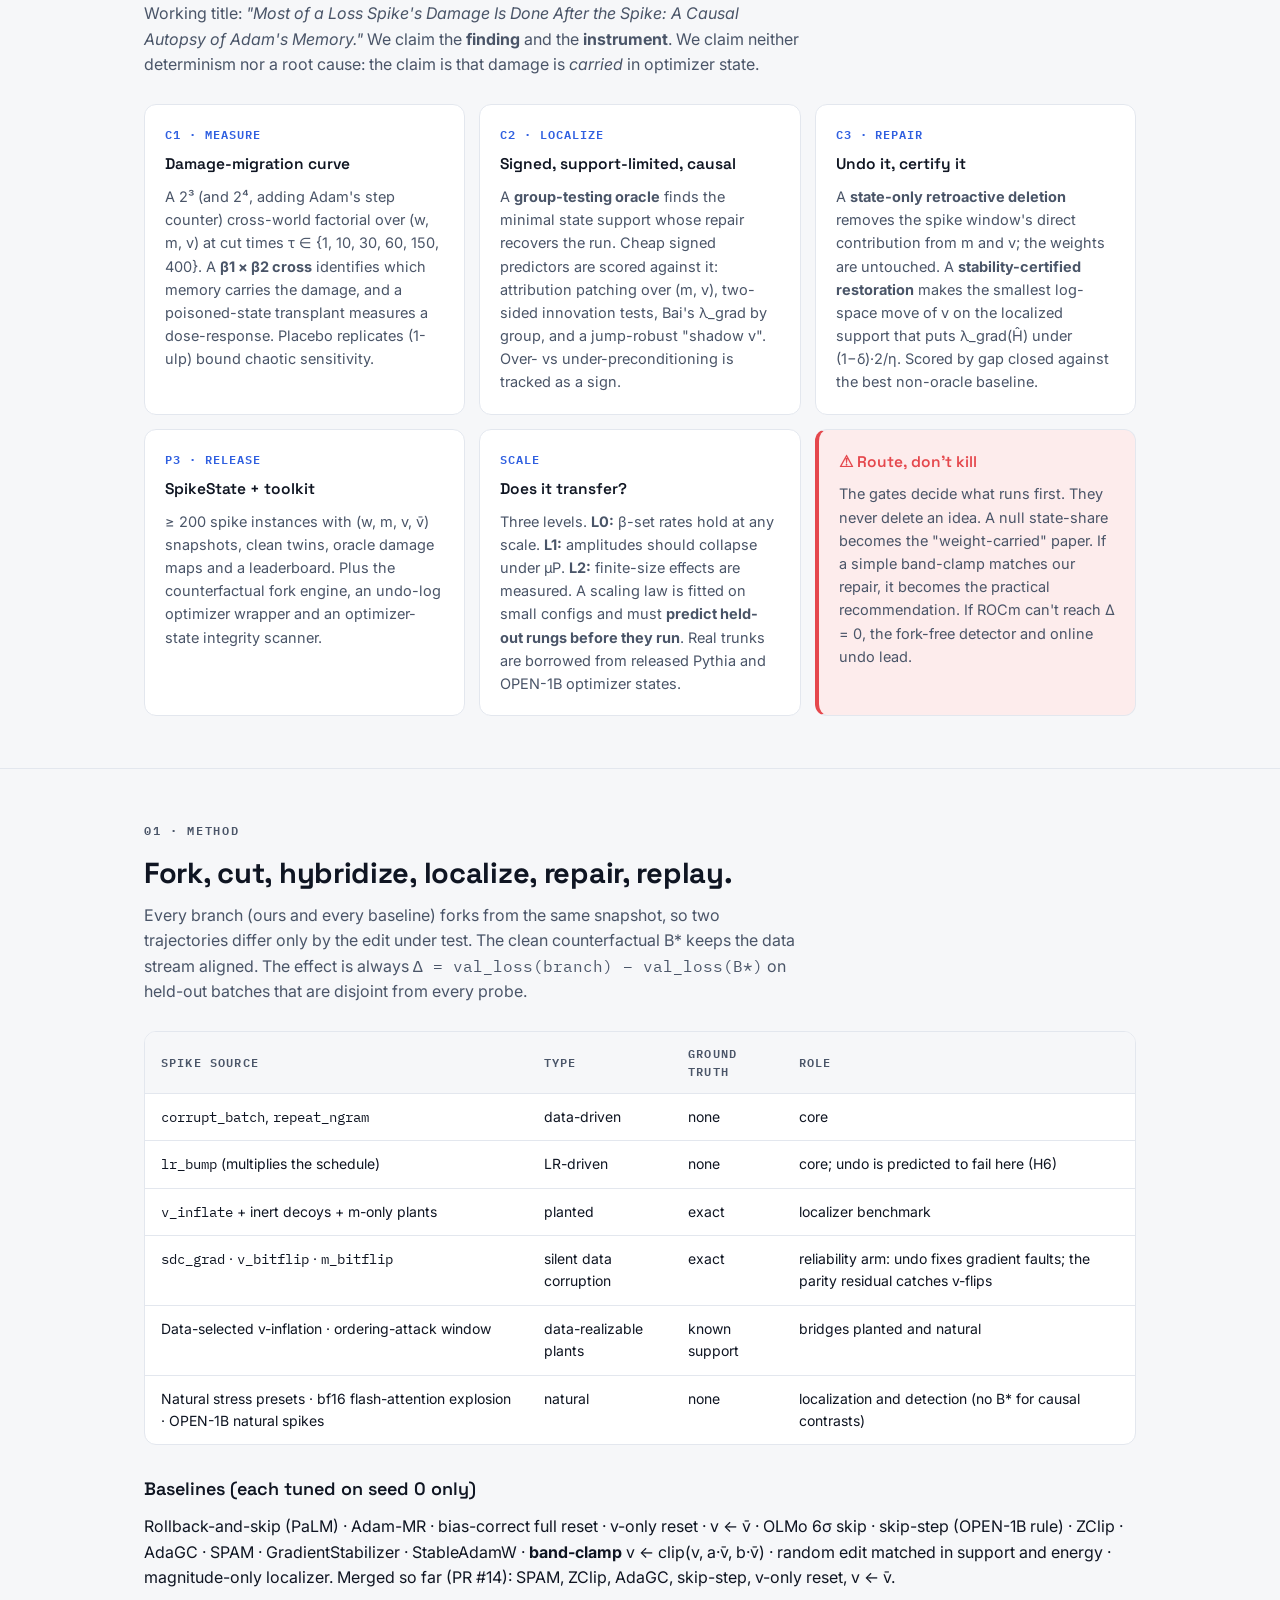
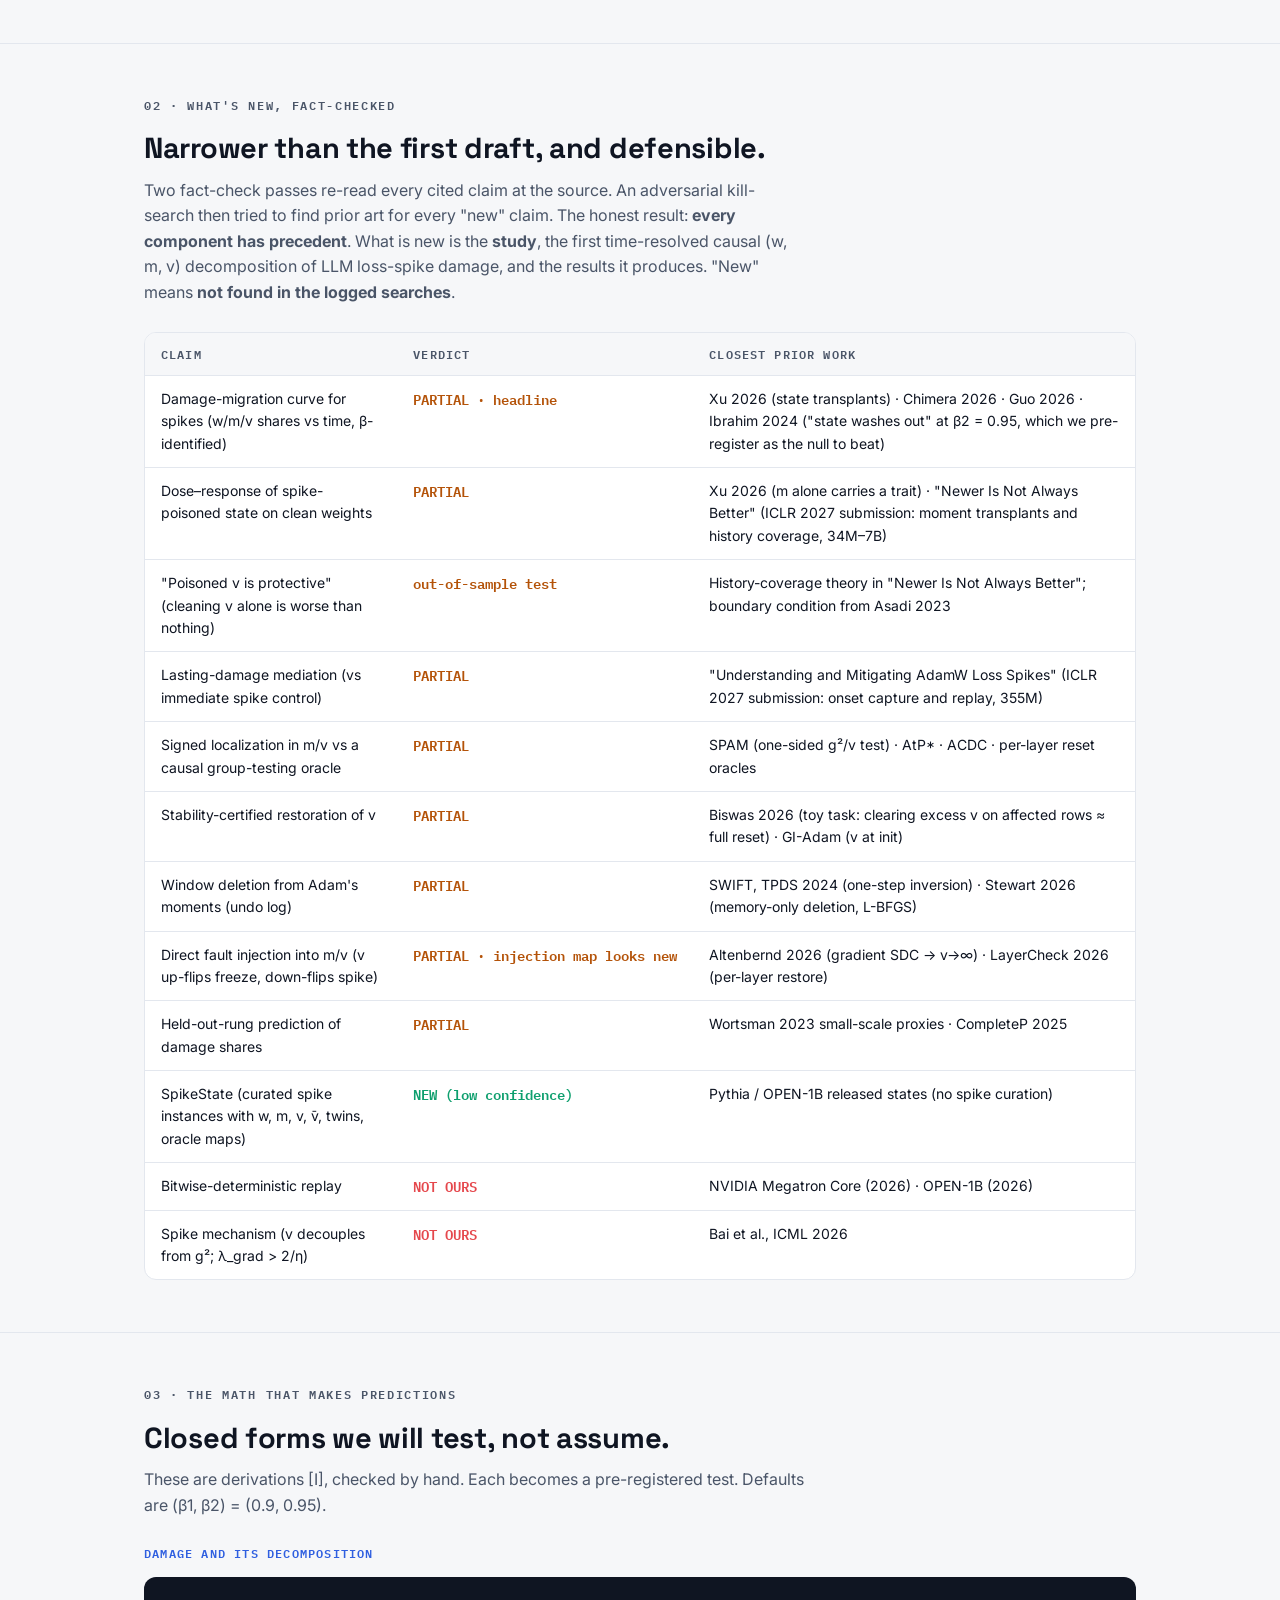
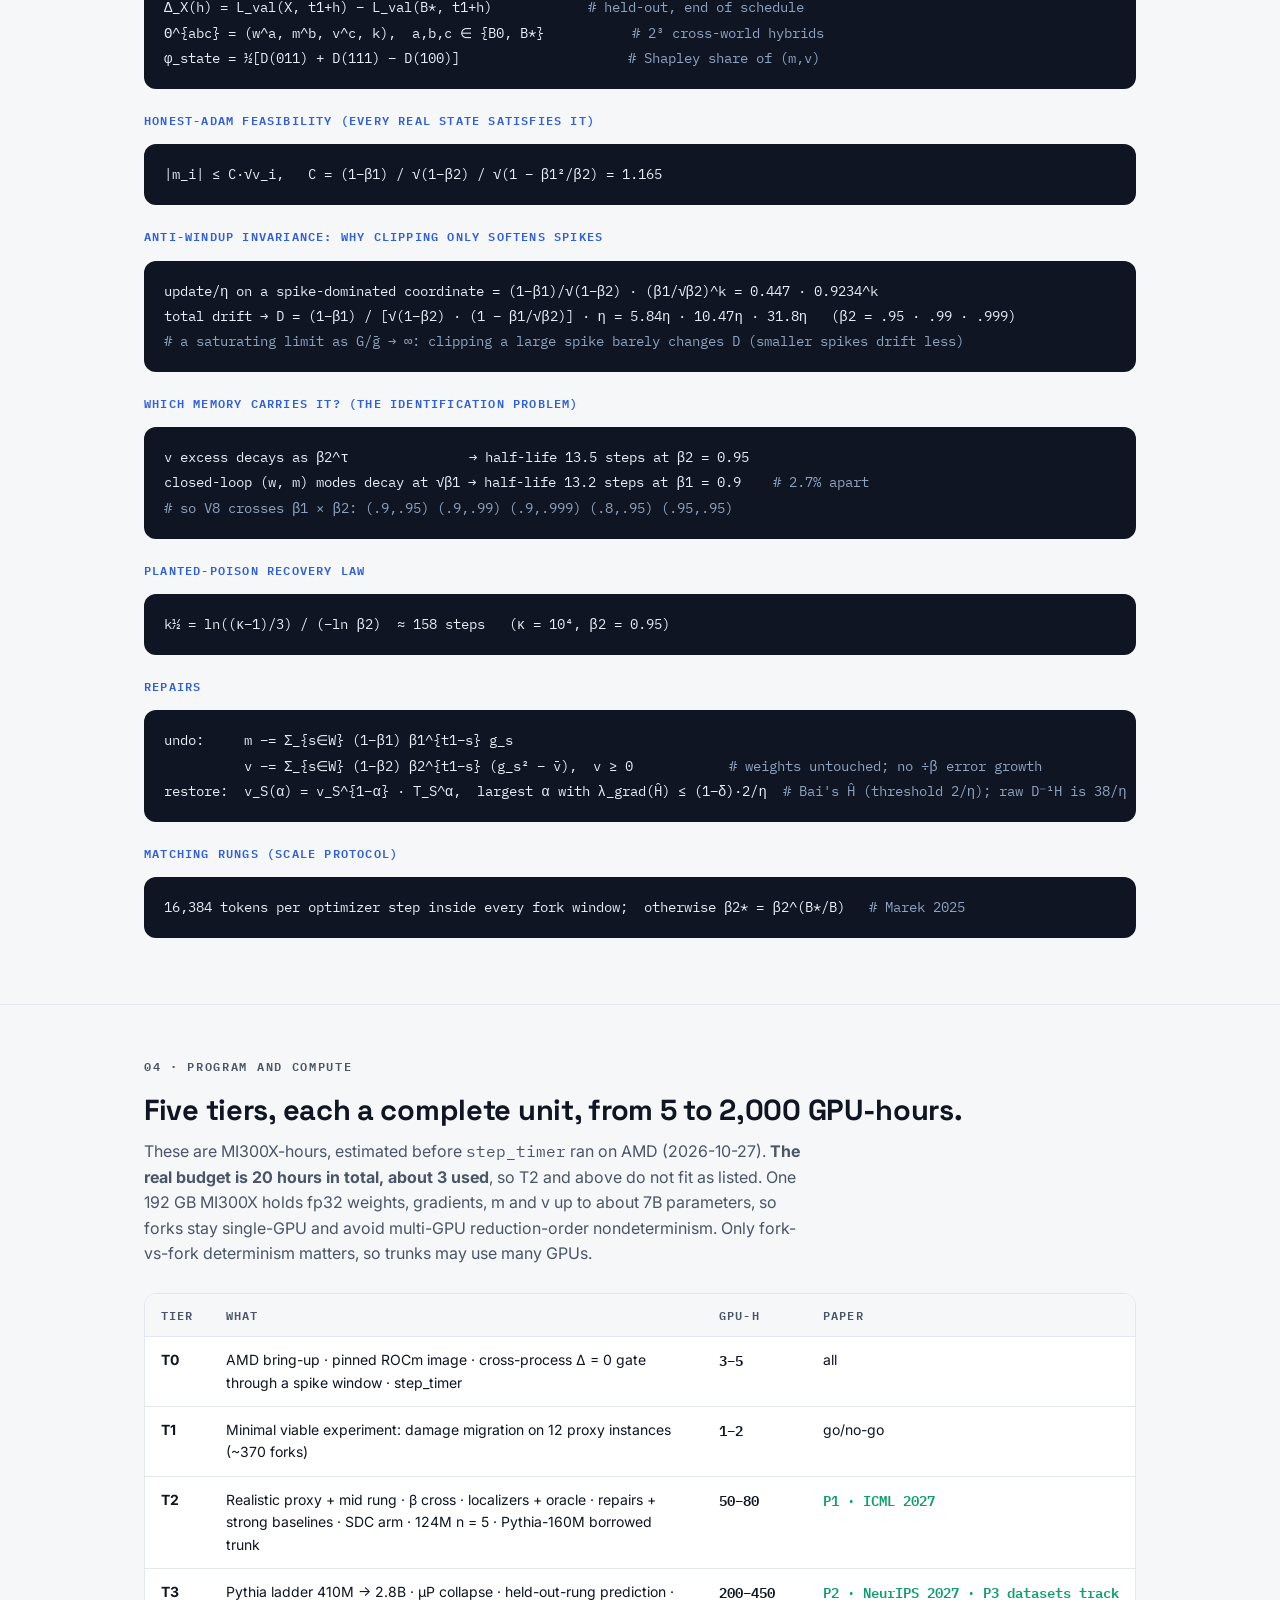
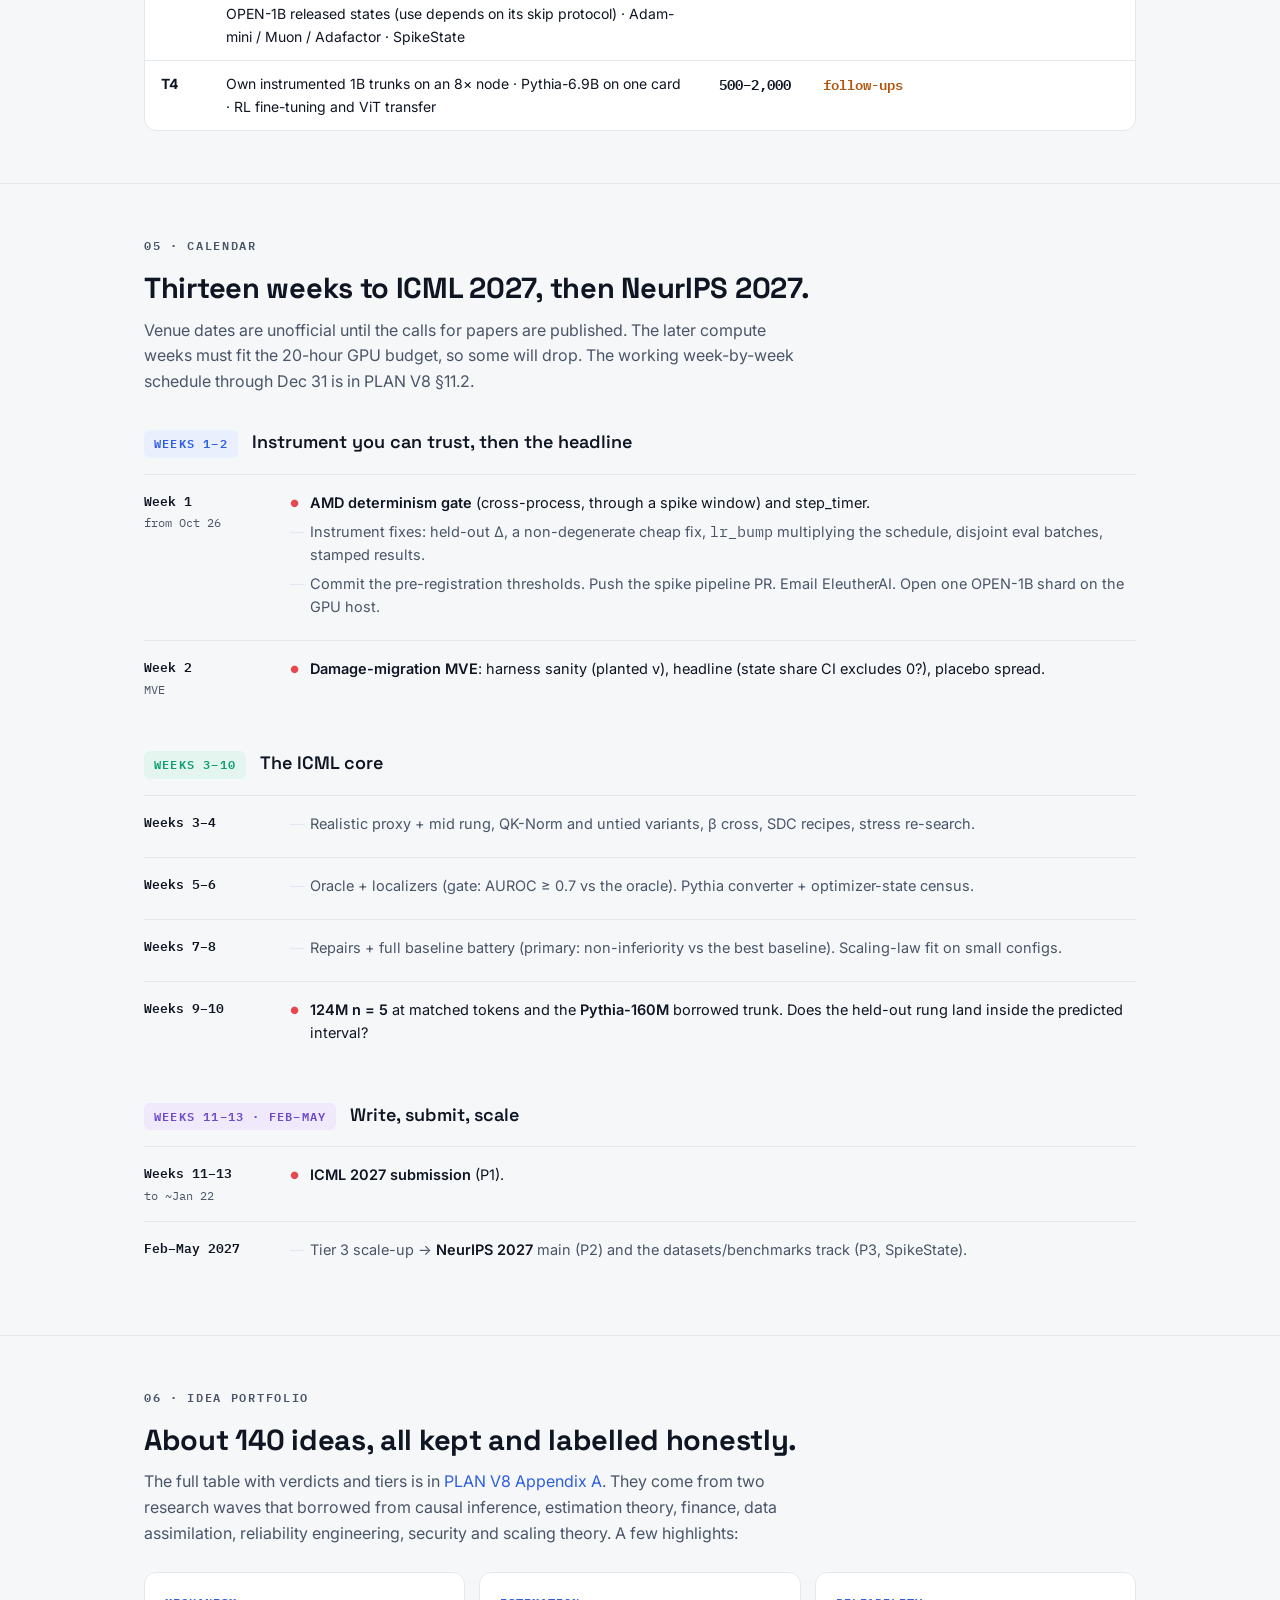
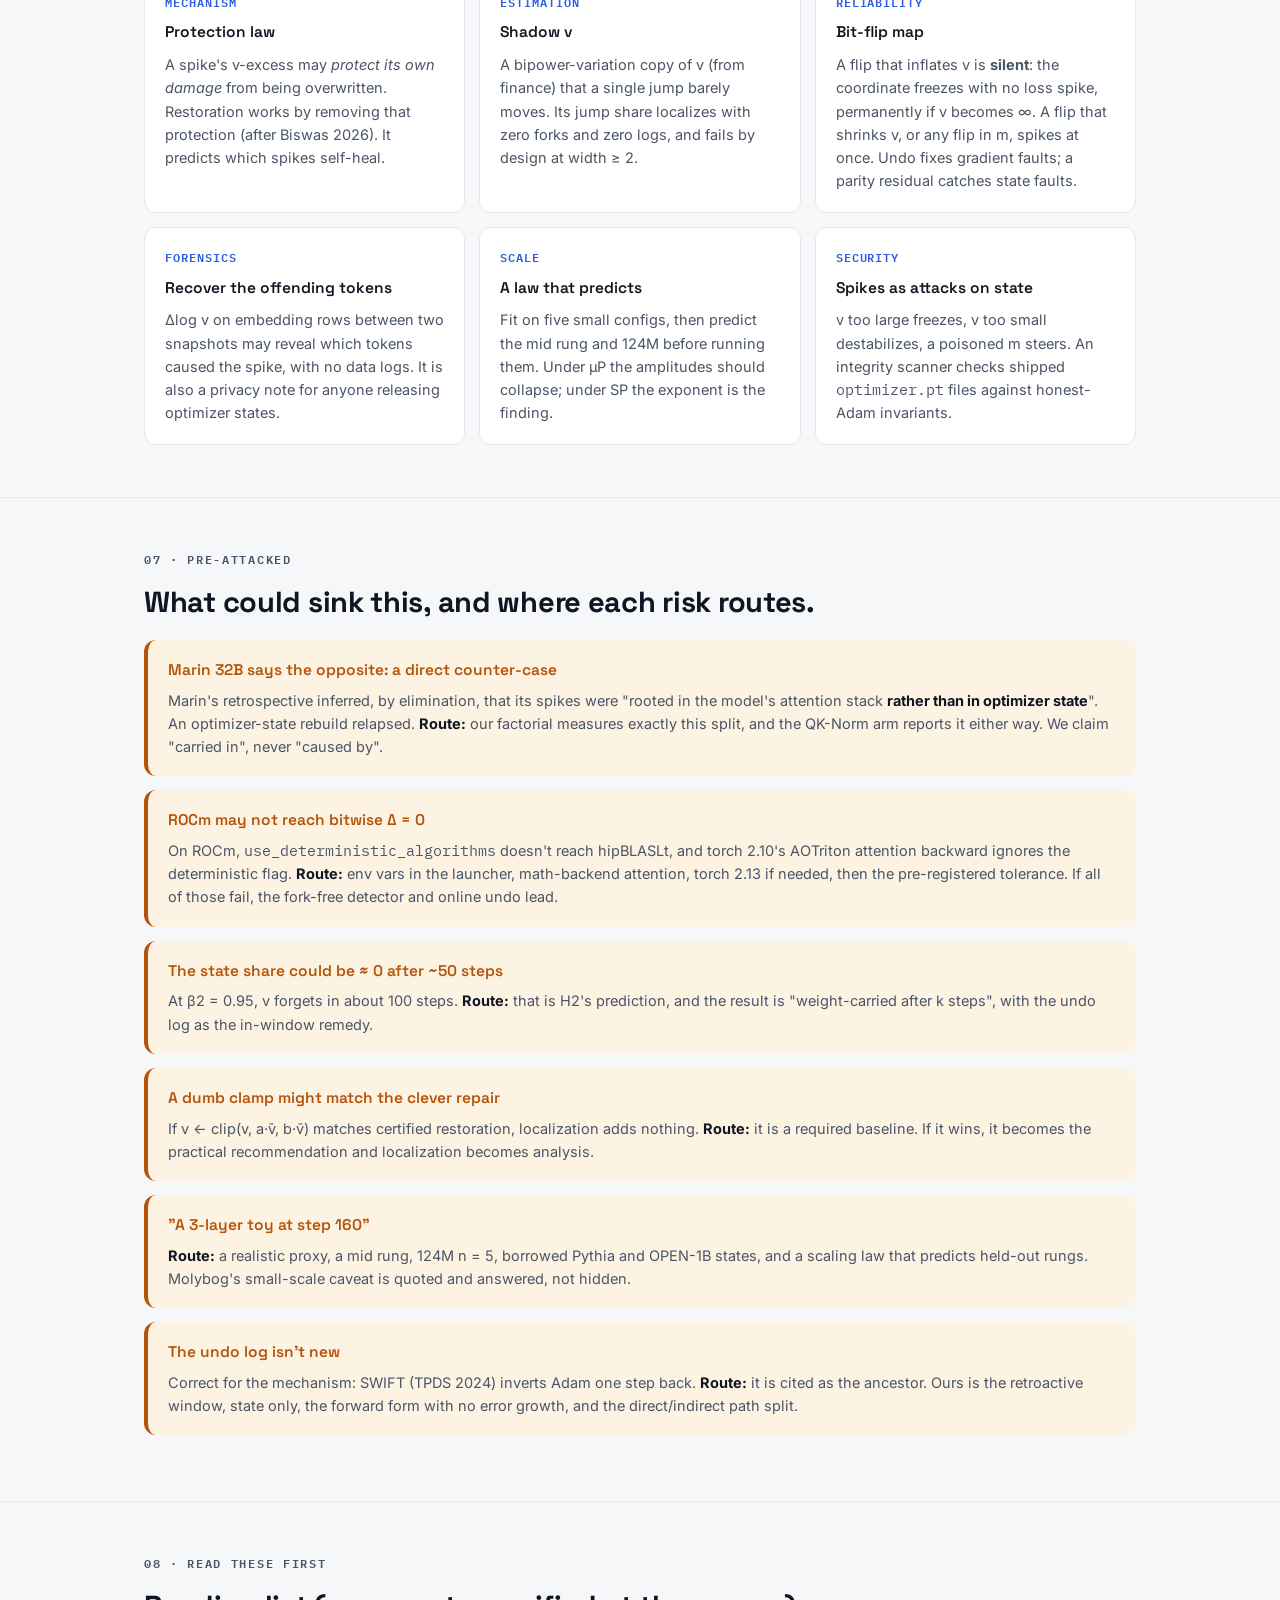
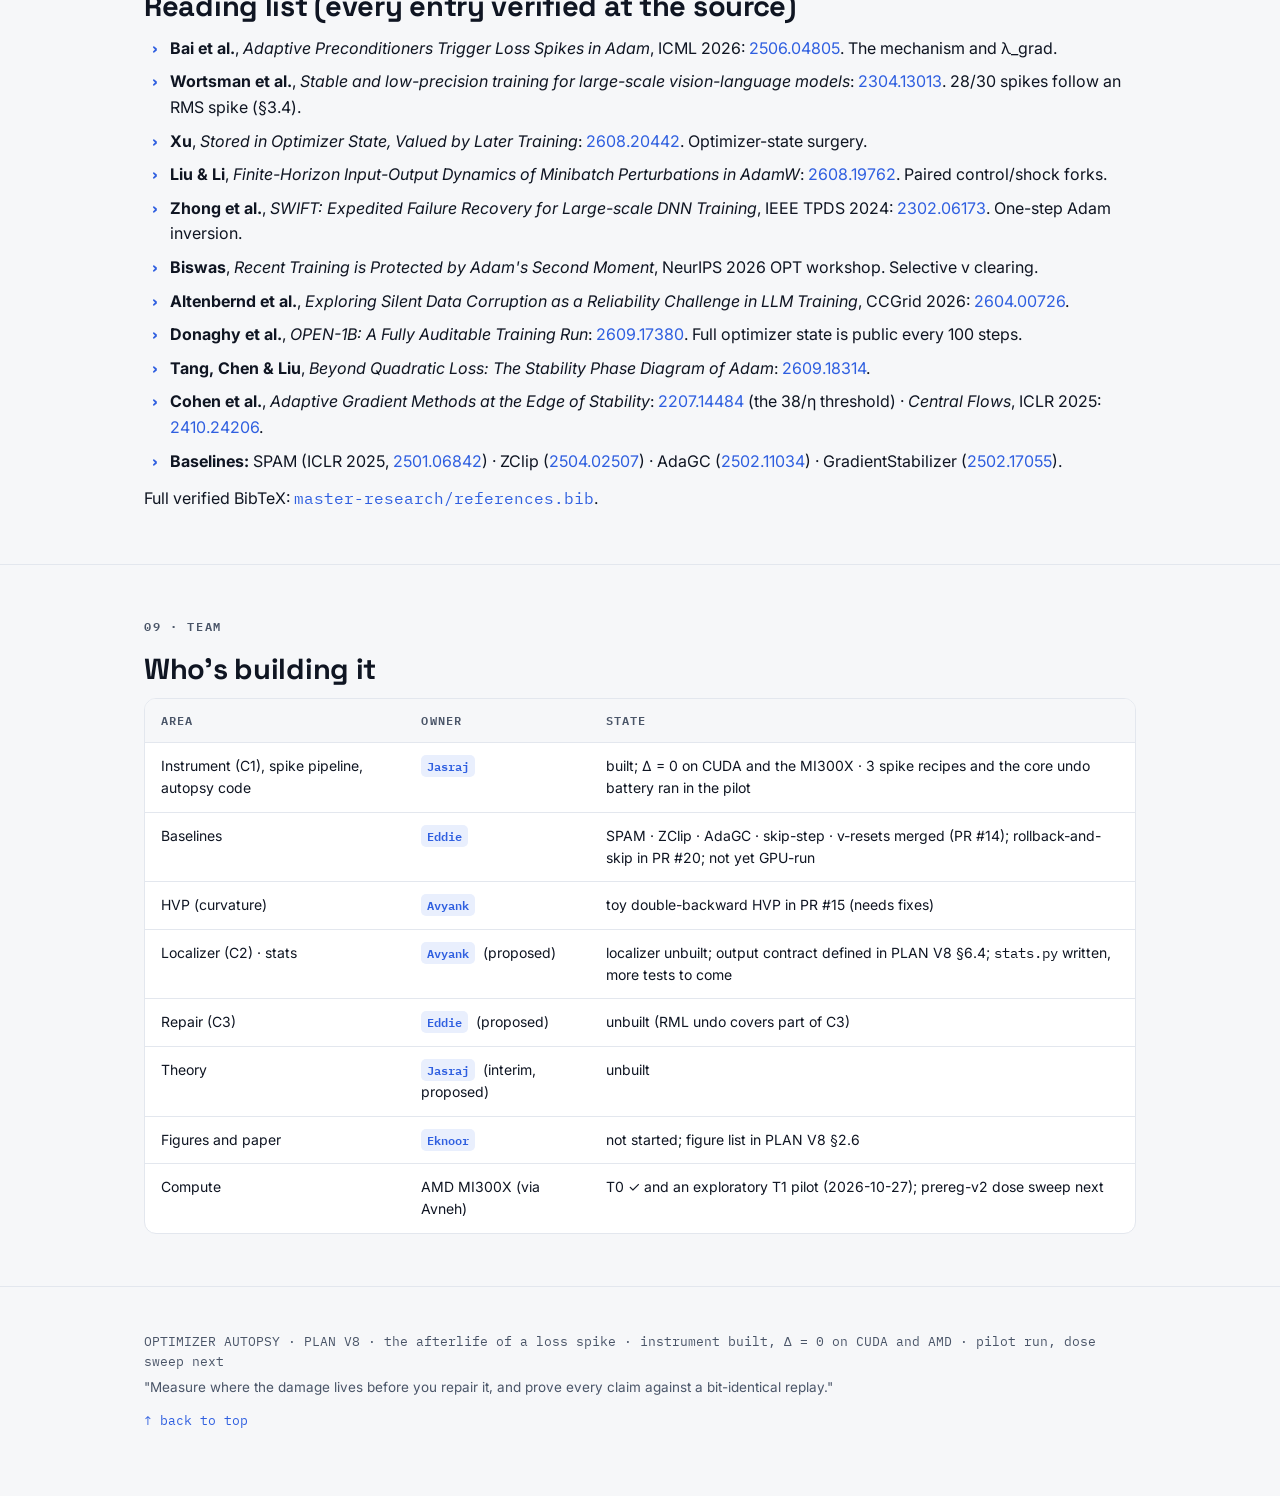
==== commit 788be8d5: "Docs: four-person role split, weekly schedule to Dec 31, consistency pass PLAN_V8 11.1 sets the curr" ====
--- a/index.html
+++ b/index.html
@@ -26,7 +26,7 @@
 </div></nav>
 
 <header><div class="wrap">
-  <div class="eyebrow">Research plan · PLAN V8 · state 2026-10-29 · AMD MI300X · ICML 2027 → NeurIPS 2027</div>
+  <div class="eyebrow">Research plan · PLAN V8 · state 2026-11-08 · AMD MI300X · ICML 2027 → NeurIPS 2027</div>
   <h1>The afterlife of a loss spike: how Adam's memory writes lasting damage, and how to undo it.</h1>
   <p class="sub">When an LLM's loss spikes, every standard fix (clip, skip, reset, roll back) treats the optimizer as a black box. <strong>Optimizer Autopsy</strong> measures how much of a spike's <strong>lasting</strong> damage is carried by the weights versus Adam's <strong>m</strong> and <strong>v</strong>, and how fast it migrates between them. It then finds the coordinates that carry it and repairs only those. Every claim is checked against a <strong>bit-identical counterfactual replay</strong>.</p>
   <div class="hero-meta">
@@ -163,7 +163,7 @@
 <section id="program"><div class="wrap">
   <div class="sec-kicker">04 · Program and compute</div>
   <h2>Five tiers, each a complete unit, from 5 to 2,000 GPU-hours.</h2>
-  <p class="lede">These are MI300X-hours. They stay <b>estimates until <code>step_timer</code> runs on AMD day 1</b>. One 192 GB MI300X holds fp32 weights, gradients, m and v up to about 7B parameters, so forks stay single-GPU and avoid multi-GPU reduction-order nondeterminism. Only fork-vs-fork determinism matters, so trunks may use many GPUs.</p>
+  <p class="lede">These are MI300X-hours, estimated before <code>step_timer</code> ran on AMD (2026-10-27). <b>The real budget is 20 hours in total, about 3 used</b>, so T2 and above do not fit as listed. One 192 GB MI300X holds fp32 weights, gradients, m and v up to about 7B parameters, so forks stay single-GPU and avoid multi-GPU reduction-order nondeterminism. Only fork-vs-fork determinism matters, so trunks may use many GPUs.</p>
   <div class="tbl-scroll"><table>
     <tr><th>Tier</th><th>What</th><th>GPU-h</th><th>Paper</th></tr>
     <tr><td><b>T0</b></td><td>AMD bring-up · pinned ROCm image · cross-process Δ = 0 gate through a spike window · step_timer</td><td class="pct">3–5</td><td>all</td></tr>
@@ -178,7 +178,7 @@
 <section id="timeline"><div class="wrap">
   <div class="sec-kicker">05 · Calendar</div>
   <h2>Thirteen weeks to ICML 2027, then NeurIPS 2027.</h2>
-  <p class="lede">Venue dates are unofficial until the calls for papers are published.</p>
+  <p class="lede">Venue dates are unofficial until the calls for papers are published. The later compute weeks must fit the 20-hour GPU budget, so some will drop. The working week-by-week schedule through Dec 31 is in PLAN V8 §11.2.</p>
   <div class="phase">
     <div class="phase-head"><span class="phase-tag p1">WEEKS 1–2</span><h3>Instrument you can trust, then the headline</h3></div>
     <div class="week"><div class="wk-label">Week 1<span>from Oct 26</span></div><ul>
@@ -257,10 +257,13 @@
   <h2>Who's building it</h2>
   <div class="tbl-scroll"><table>
     <tr><th>Area</th><th>Owner</th><th>State</th></tr>
-    <tr><td>Instrument (C1), spike pipeline, autopsy code</td><td><span class="owner">jaztulsi</span></td><td>built; Δ = 0 on CUDA and the MI300X · 3 spike recipes and the core undo battery ran in the pilot</td></tr>
+    <tr><td>Instrument (C1), spike pipeline, autopsy code</td><td><span class="owner">Jasraj</span></td><td>built; Δ = 0 on CUDA and the MI300X · 3 spike recipes and the core undo battery ran in the pilot</td></tr>
     <tr><td>Baselines</td><td><span class="owner">Eddie</span></td><td>SPAM · ZClip · AdaGC · skip-step · v-resets merged (PR #14); rollback-and-skip in PR #20; not yet GPU-run</td></tr>
     <tr><td>HVP (curvature)</td><td><span class="owner">Avyank</span></td><td>toy double-backward HVP in PR #15 (needs fixes)</td></tr>
-    <tr><td>Localizer (C2) · repair (C3) · theory</td><td>open roles</td><td>unbuilt (RML undo covers part of C3); output contract defined in PLAN V8 §6.4</td></tr>
+    <tr><td>Localizer (C2) · stats</td><td><span class="owner">Avyank</span> (proposed)</td><td>localizer unbuilt; output contract defined in PLAN V8 §6.4; <code>stats.py</code> written, more tests to come</td></tr>
+    <tr><td>Repair (C3)</td><td><span class="owner">Eddie</span> (proposed)</td><td>unbuilt (RML undo covers part of C3)</td></tr>
+    <tr><td>Theory</td><td><span class="owner">Jasraj</span> (interim, proposed)</td><td>unbuilt</td></tr>
+    <tr><td>Figures and paper</td><td><span class="owner">Eknoor</span></td><td>not started; figure list in PLAN V8 §2.6</td></tr>
     <tr><td>Compute</td><td>AMD MI300X (via Avneh)</td><td>T0 ✓ and an exploratory T1 pilot (2026-10-27); prereg-v2 dose sweep next</td></tr>
   </table></div>
 </div></section>
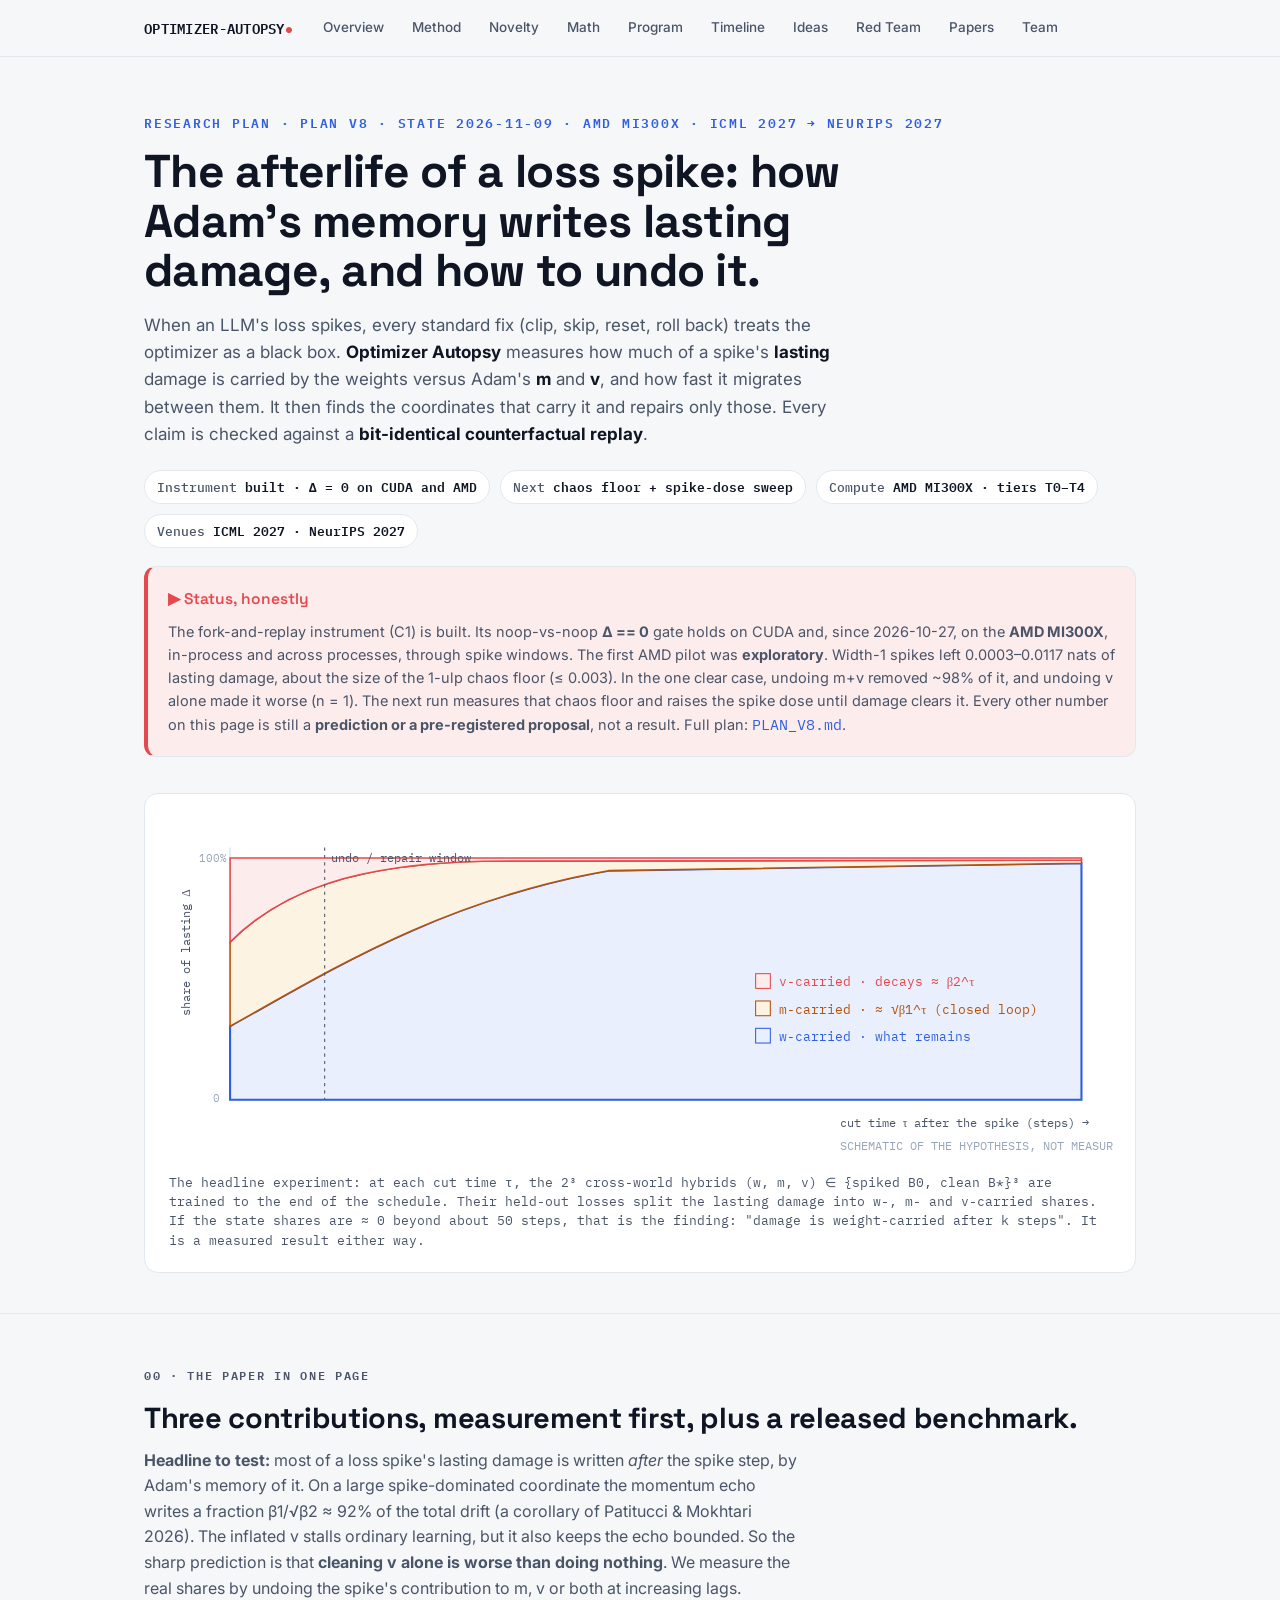
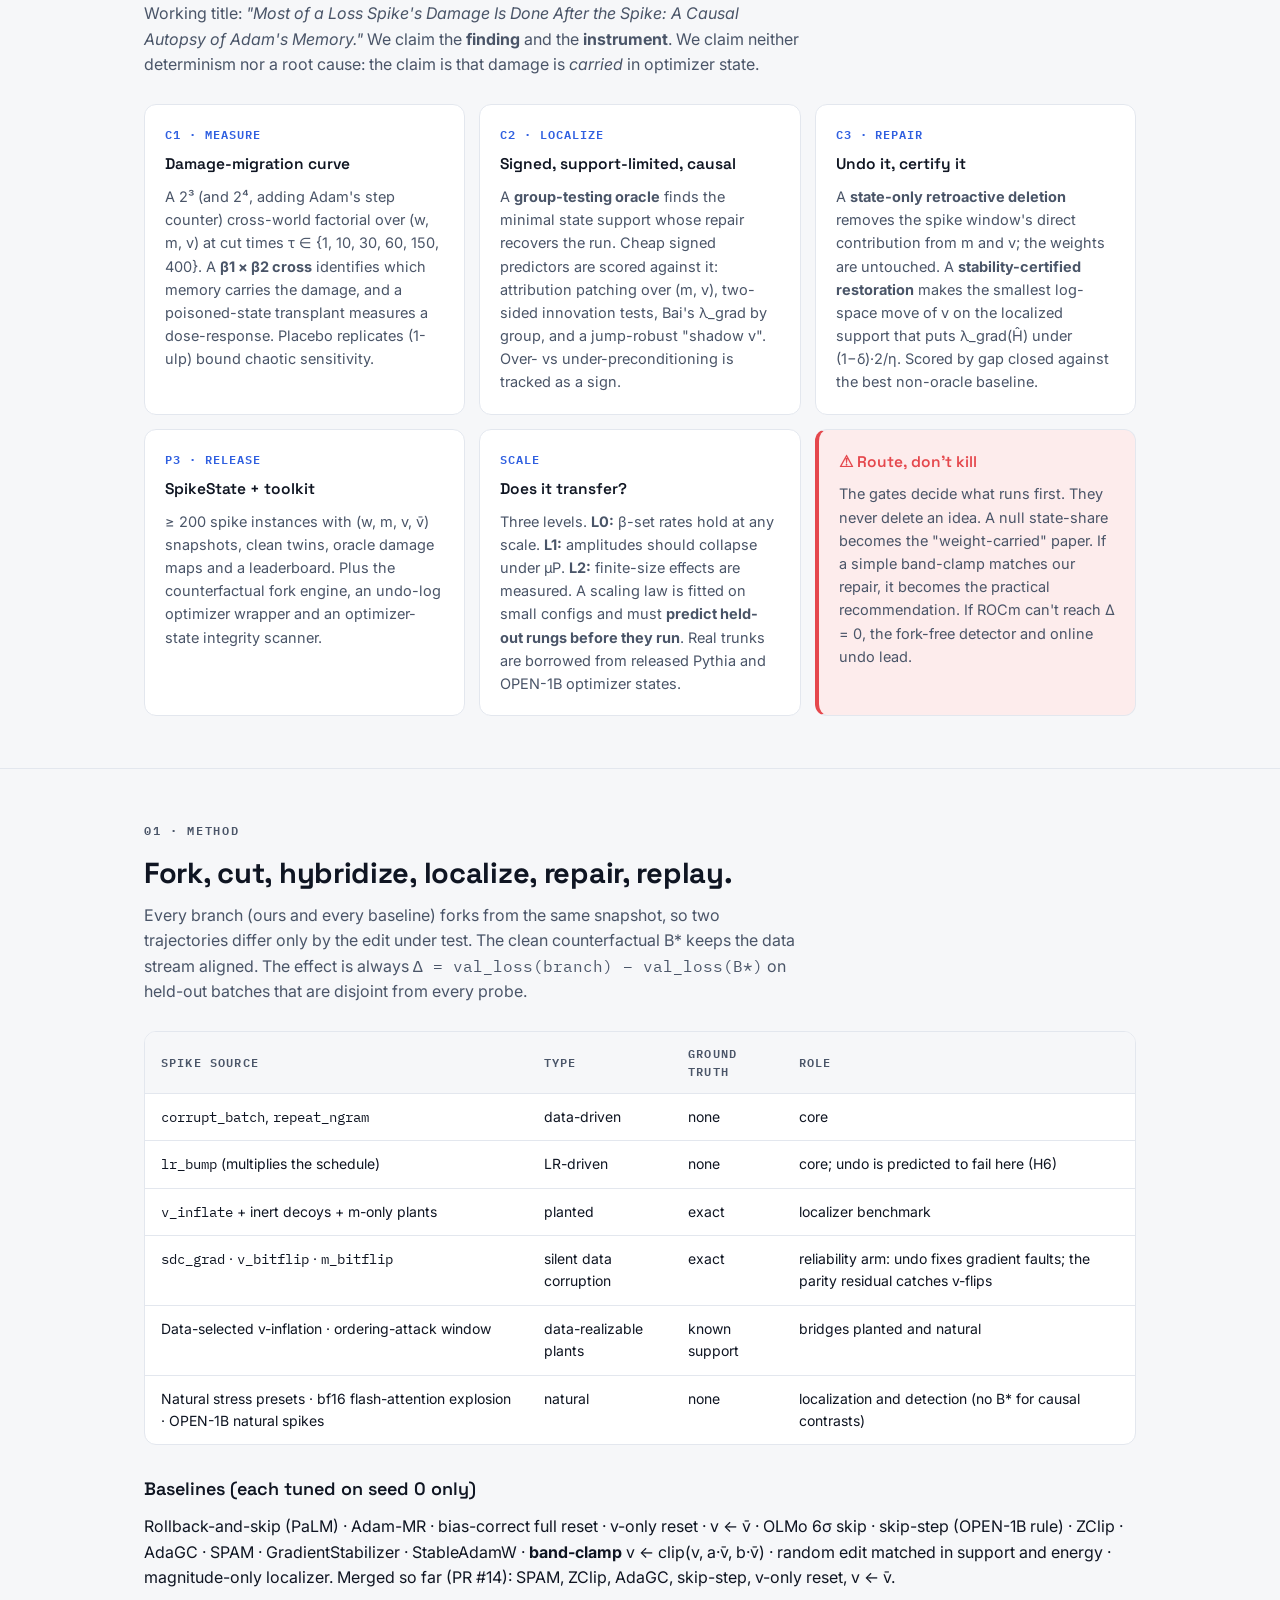
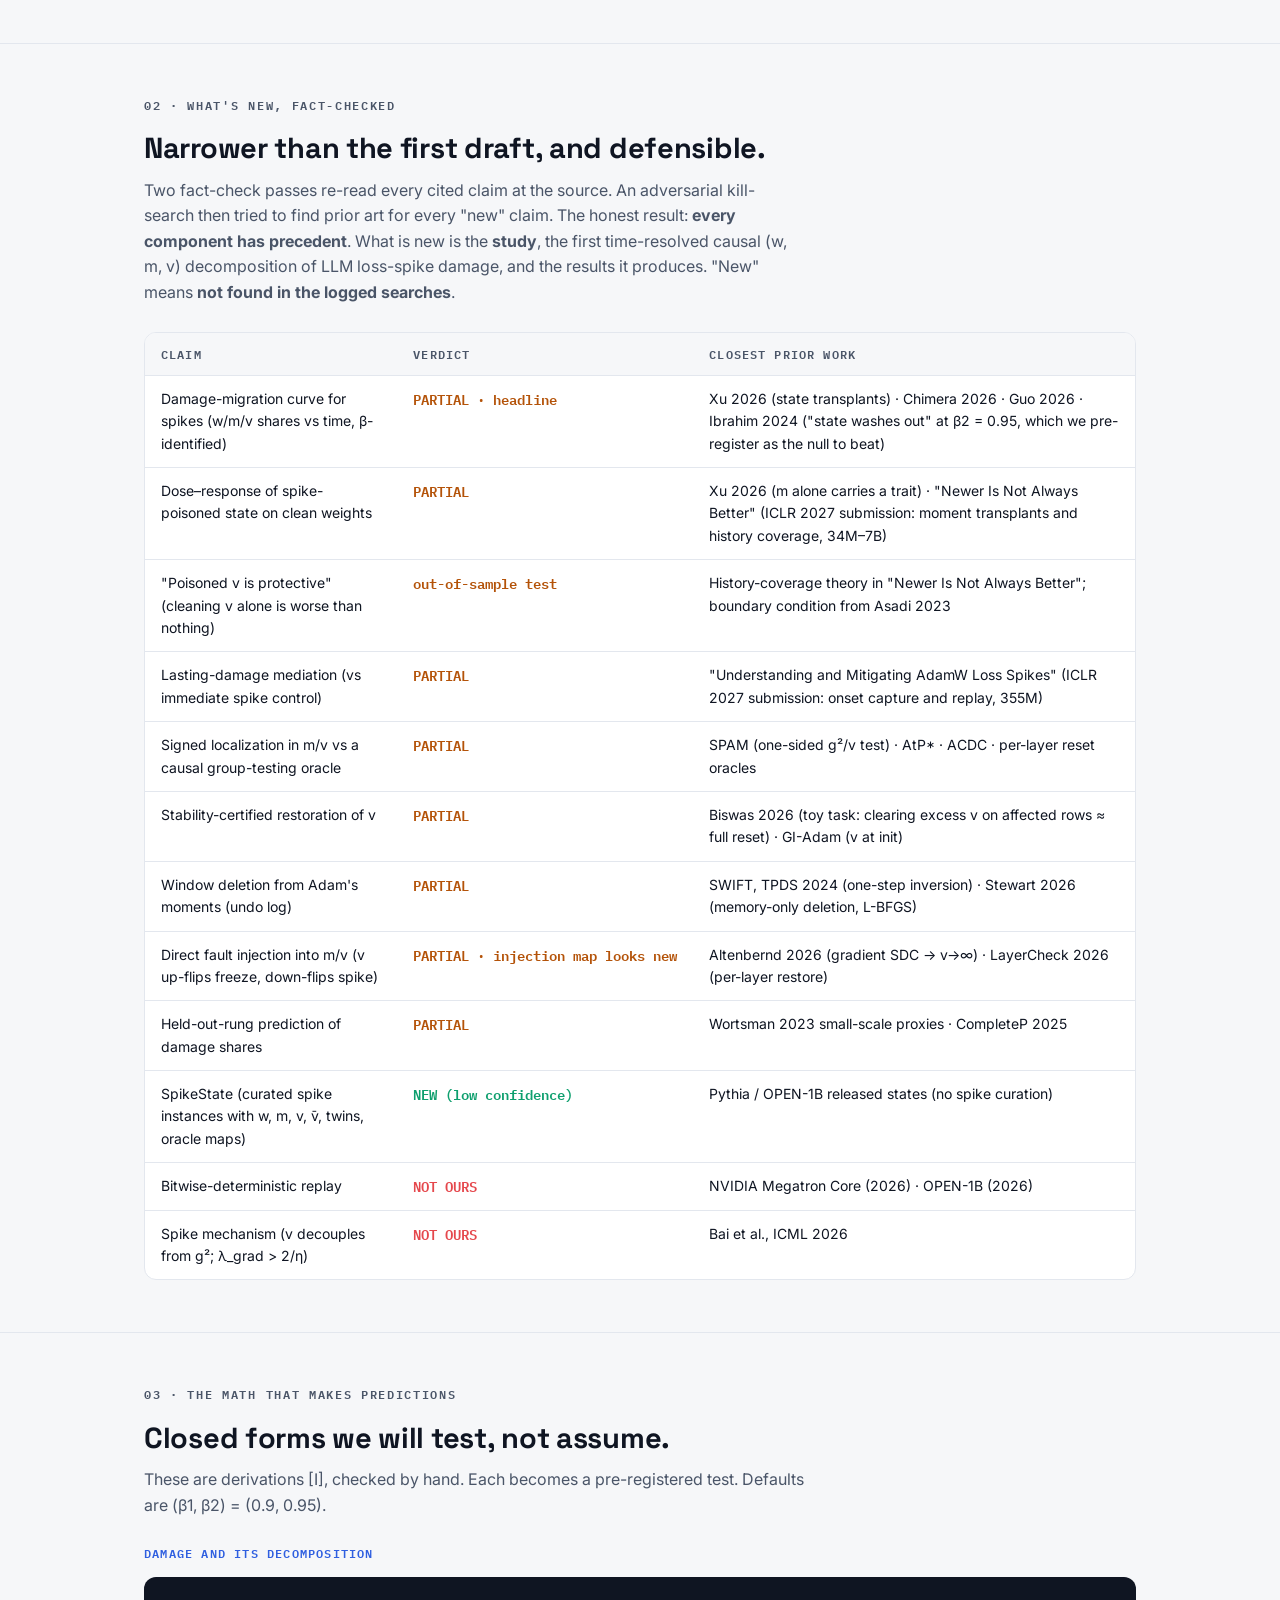
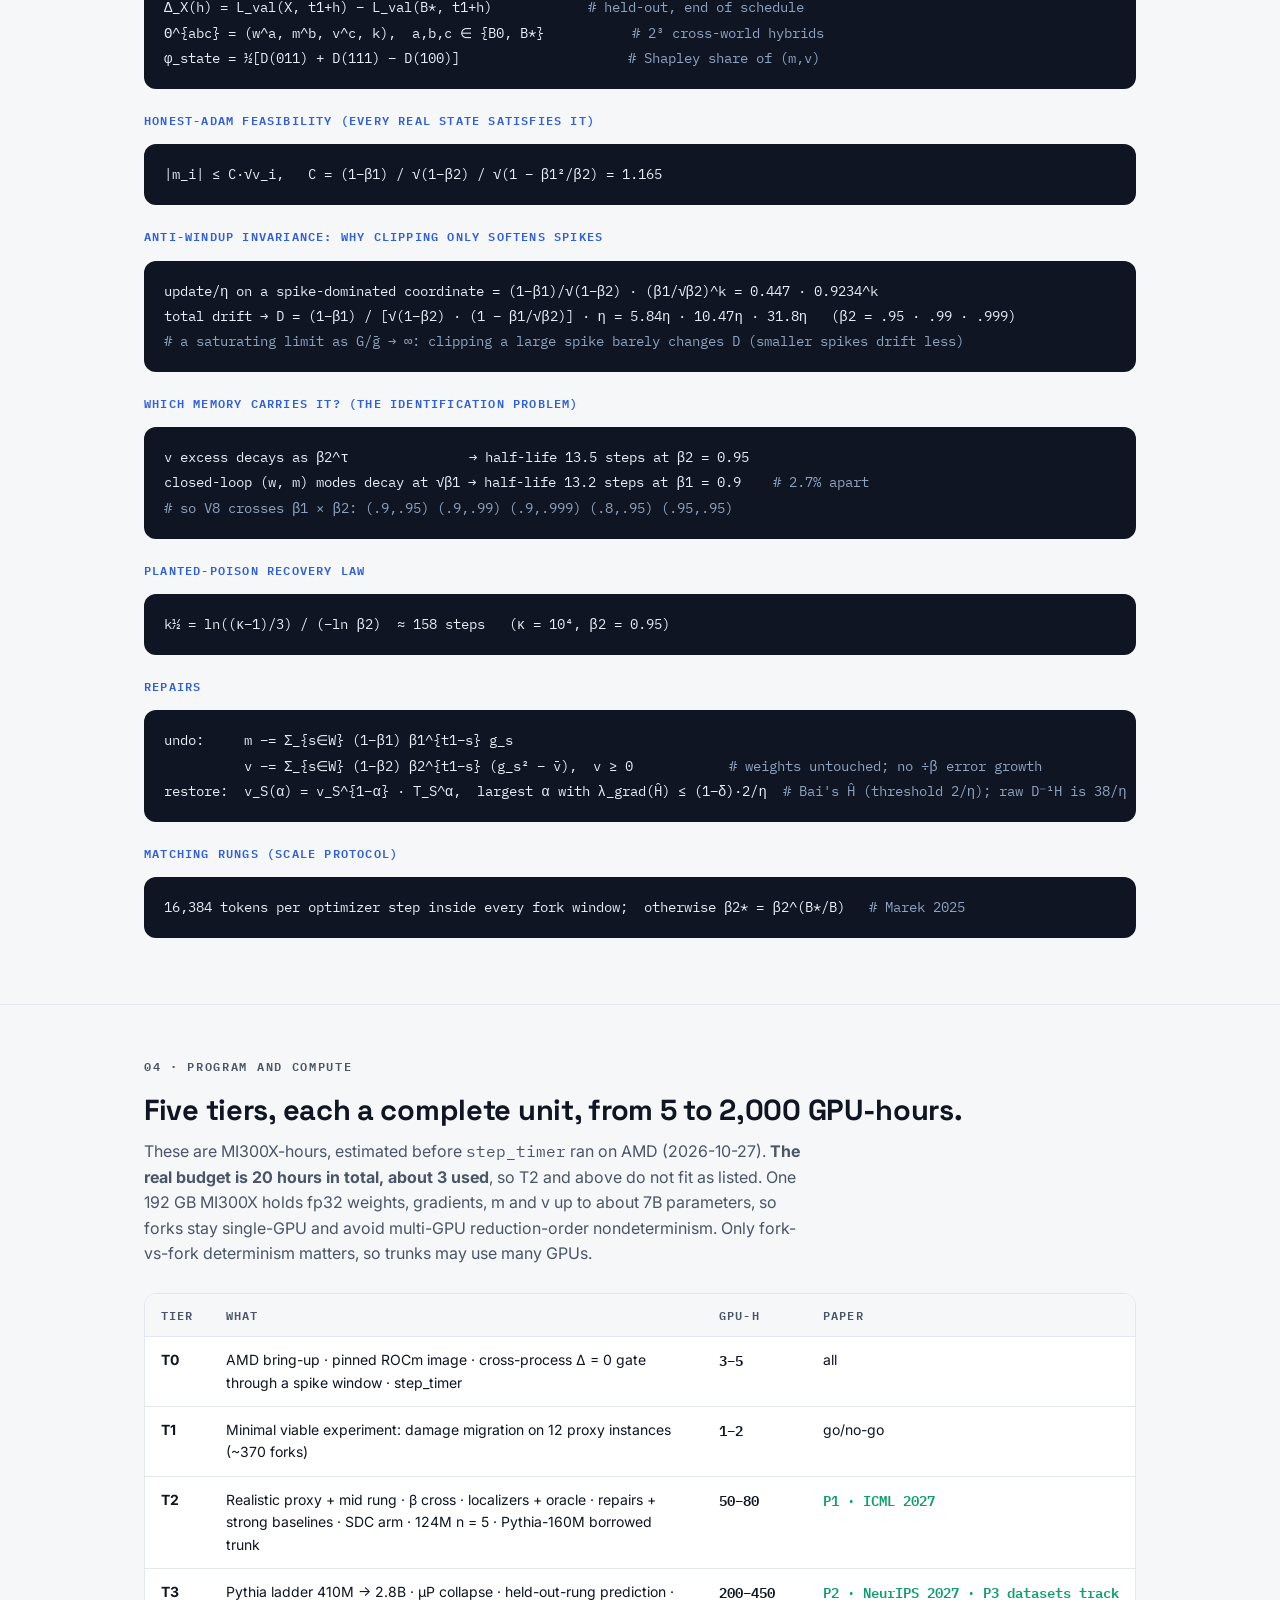
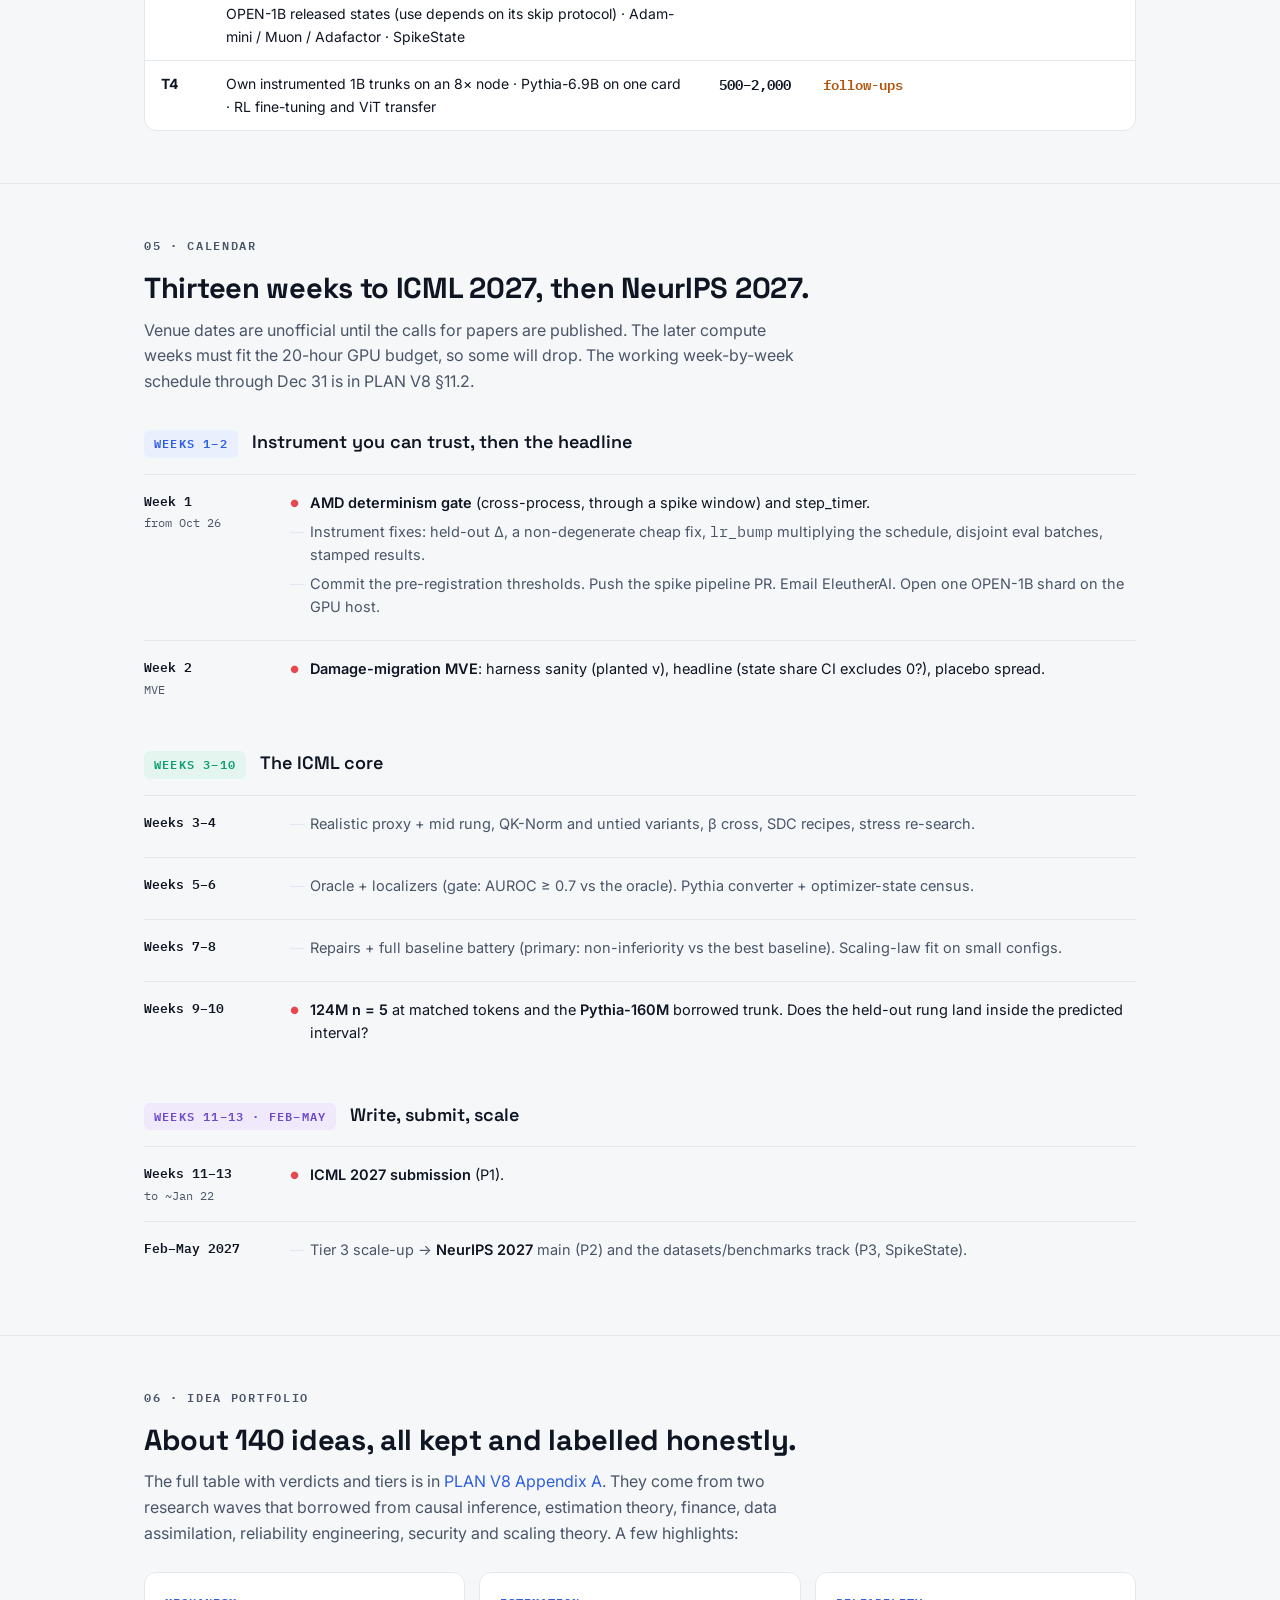
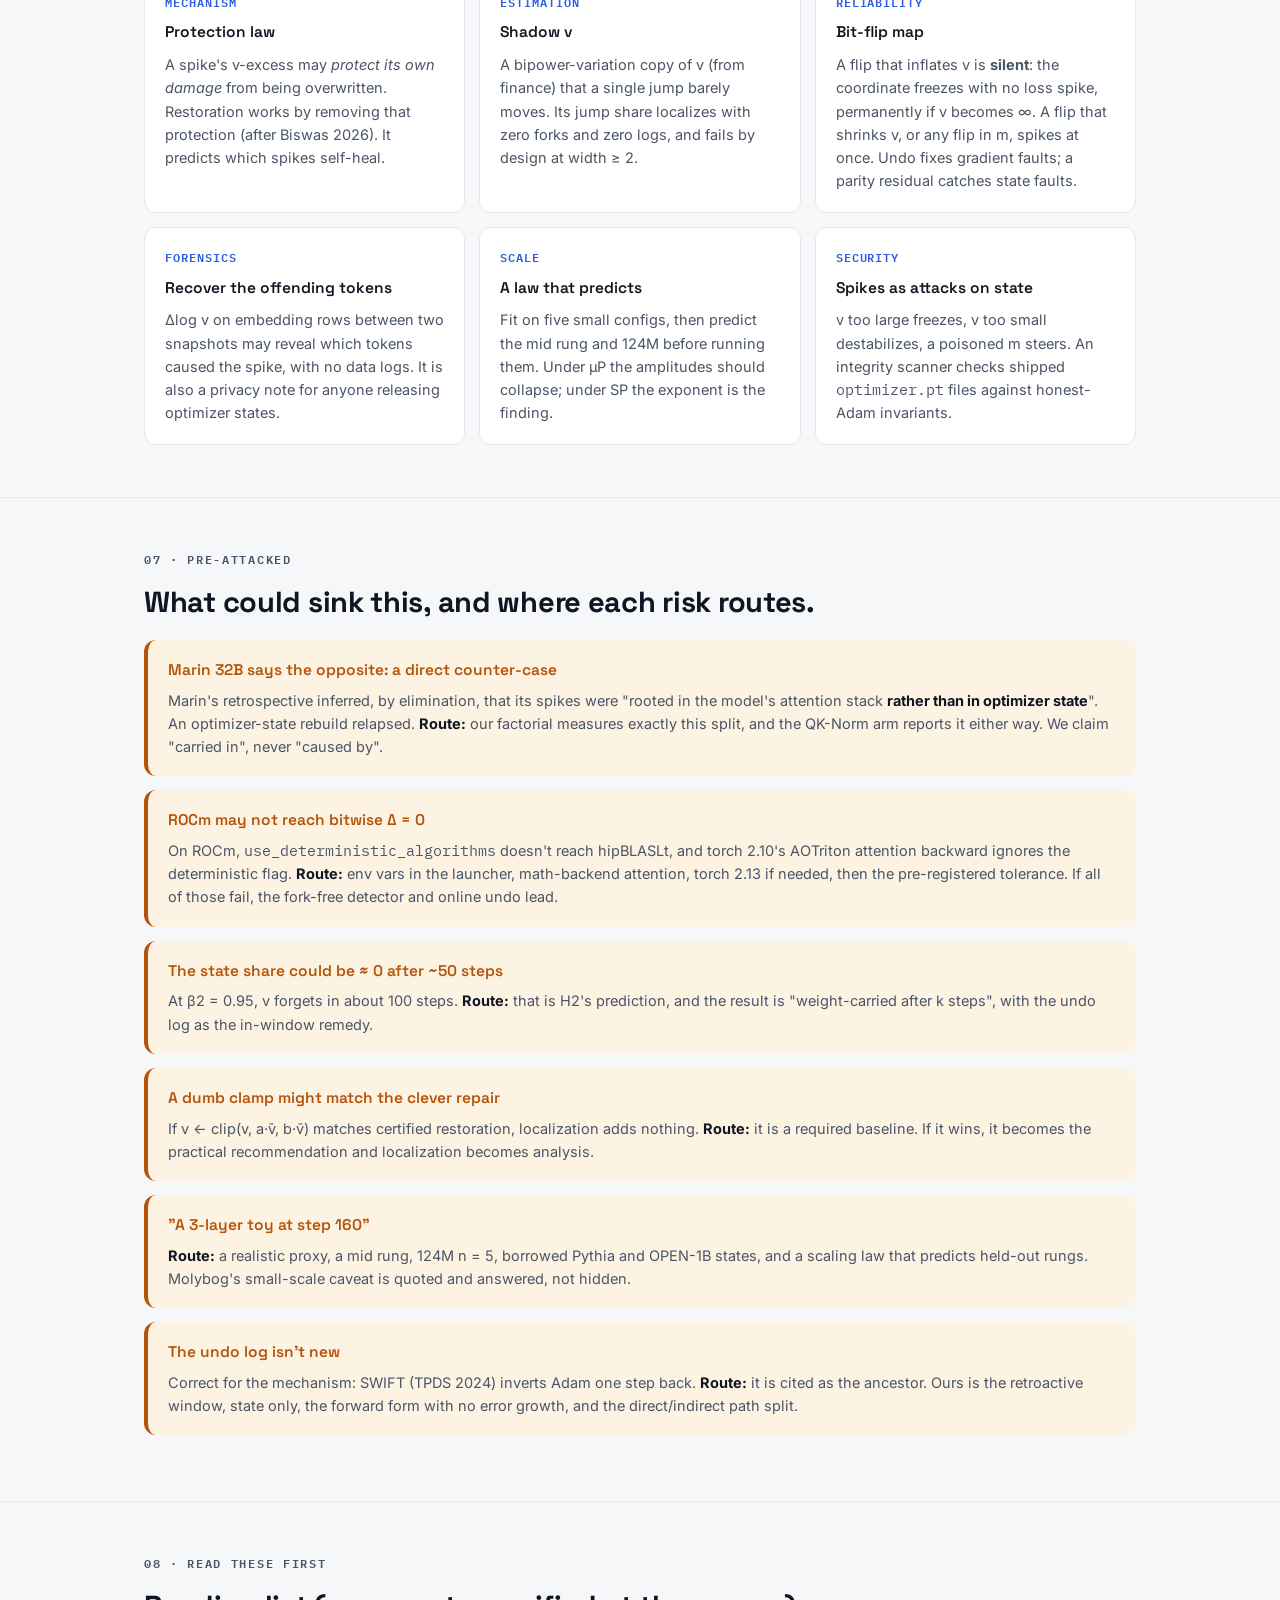
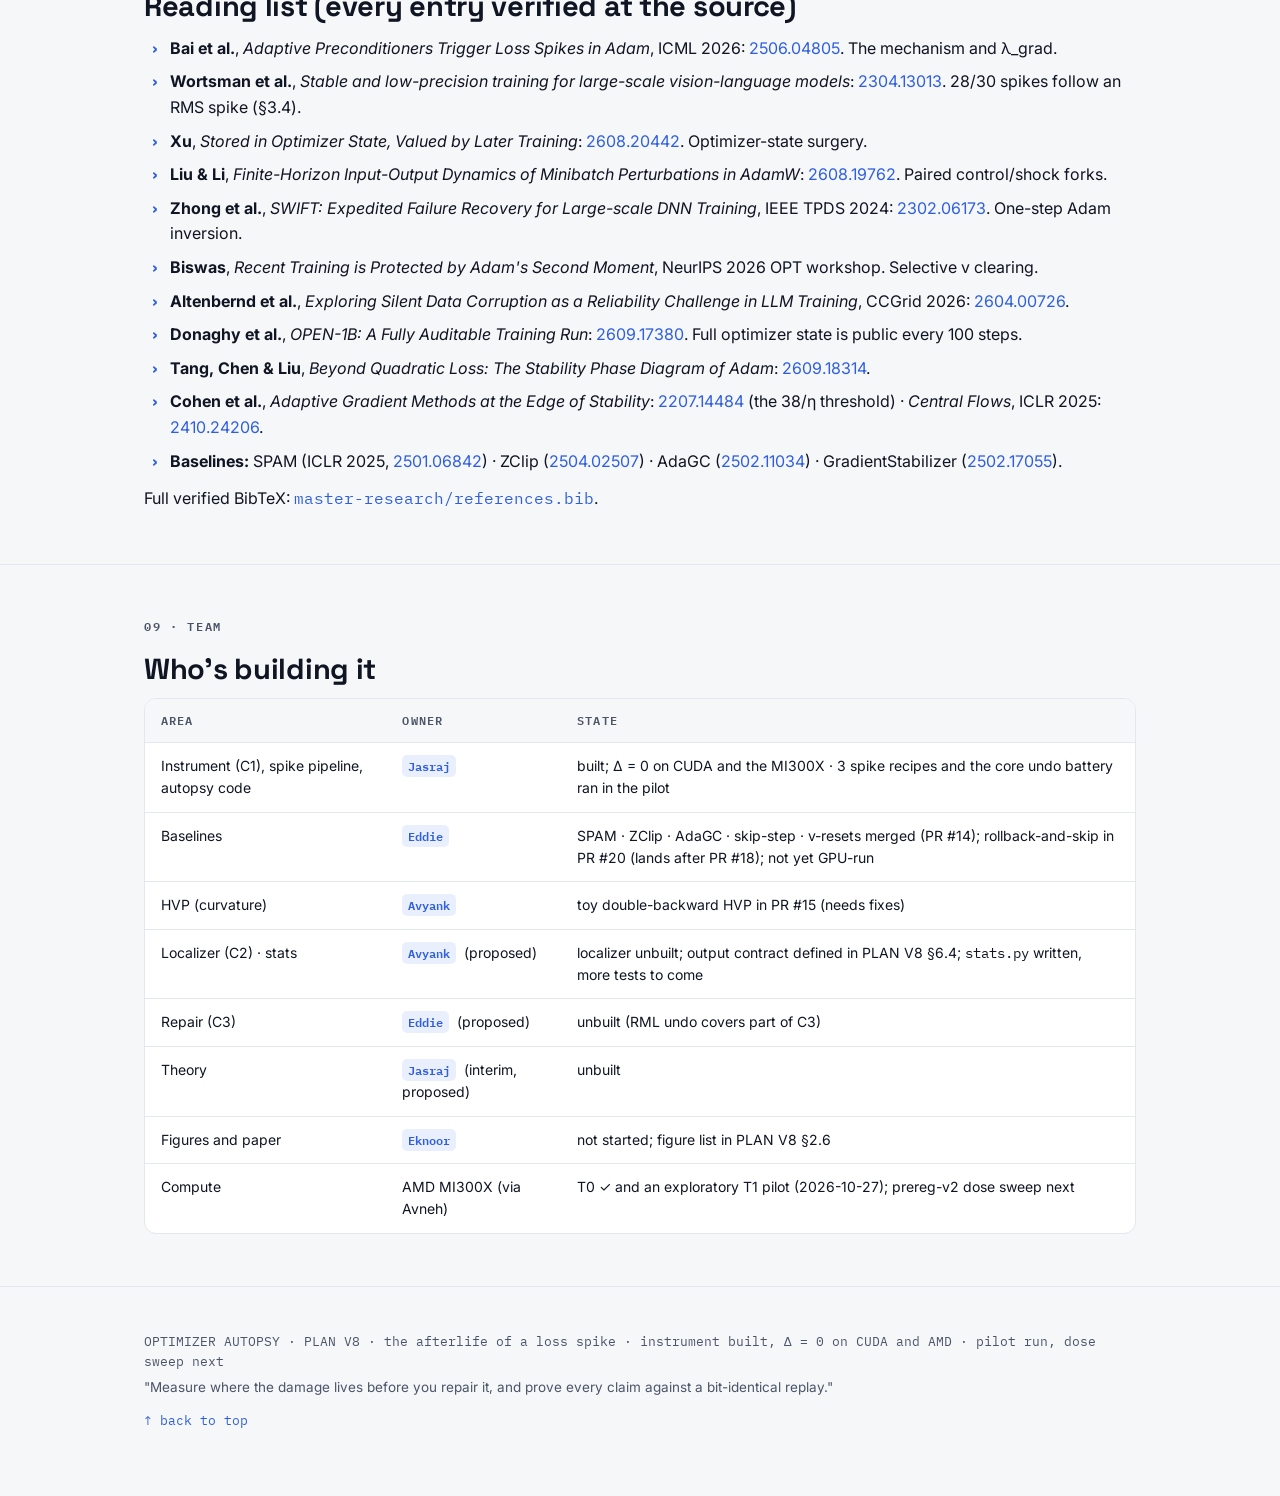
==== commit f8bada8c: "Docs: record Eddie's PR 18 review, the merge order and CI at 0ff3109 Eddie reviewed the baseline and" ====
--- a/index.html
+++ b/index.html
@@ -26,7 +26,7 @@
 </div></nav>
 
 <header><div class="wrap">
-  <div class="eyebrow">Research plan · PLAN V8 · state 2026-11-08 · AMD MI300X · ICML 2027 → NeurIPS 2027</div>
+  <div class="eyebrow">Research plan · PLAN V8 · state 2026-11-09 · AMD MI300X · ICML 2027 → NeurIPS 2027</div>
   <h1>The afterlife of a loss spike: how Adam's memory writes lasting damage, and how to undo it.</h1>
   <p class="sub">When an LLM's loss spikes, every standard fix (clip, skip, reset, roll back) treats the optimizer as a black box. <strong>Optimizer Autopsy</strong> measures how much of a spike's <strong>lasting</strong> damage is carried by the weights versus Adam's <strong>m</strong> and <strong>v</strong>, and how fast it migrates between them. It then finds the coordinates that carry it and repairs only those. Every claim is checked against a <strong>bit-identical counterfactual replay</strong>.</p>
   <div class="hero-meta">
@@ -258,7 +258,7 @@
   <div class="tbl-scroll"><table>
     <tr><th>Area</th><th>Owner</th><th>State</th></tr>
     <tr><td>Instrument (C1), spike pipeline, autopsy code</td><td><span class="owner">Jasraj</span></td><td>built; Δ = 0 on CUDA and the MI300X · 3 spike recipes and the core undo battery ran in the pilot</td></tr>
-    <tr><td>Baselines</td><td><span class="owner">Eddie</span></td><td>SPAM · ZClip · AdaGC · skip-step · v-resets merged (PR #14); rollback-and-skip in PR #20; not yet GPU-run</td></tr>
+    <tr><td>Baselines</td><td><span class="owner">Eddie</span></td><td>SPAM · ZClip · AdaGC · skip-step · v-resets merged (PR #14); rollback-and-skip in PR #20 (lands after PR #18); not yet GPU-run</td></tr>
     <tr><td>HVP (curvature)</td><td><span class="owner">Avyank</span></td><td>toy double-backward HVP in PR #15 (needs fixes)</td></tr>
     <tr><td>Localizer (C2) · stats</td><td><span class="owner">Avyank</span> (proposed)</td><td>localizer unbuilt; output contract defined in PLAN V8 §6.4; <code>stats.py</code> written, more tests to come</td></tr>
     <tr><td>Repair (C3)</td><td><span class="owner">Eddie</span> (proposed)</td><td>unbuilt (RML undo covers part of C3)</td></tr>
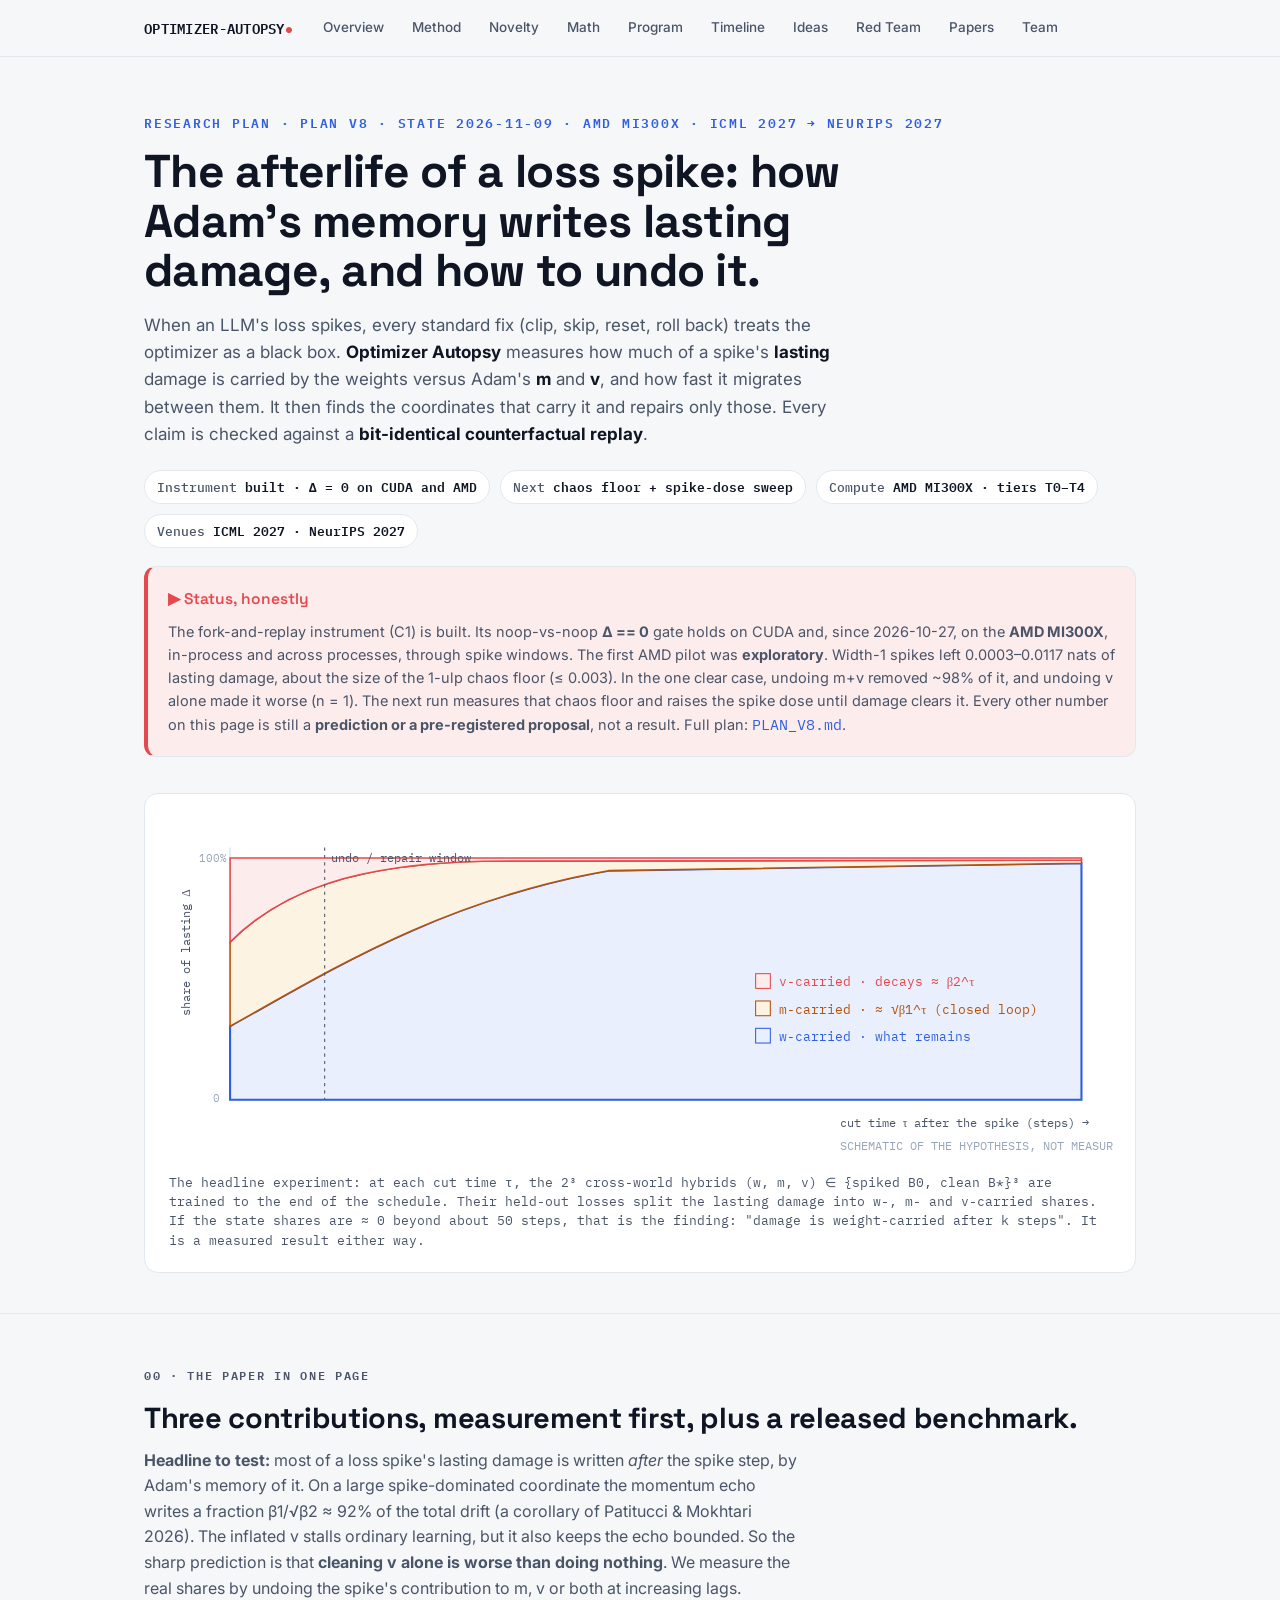
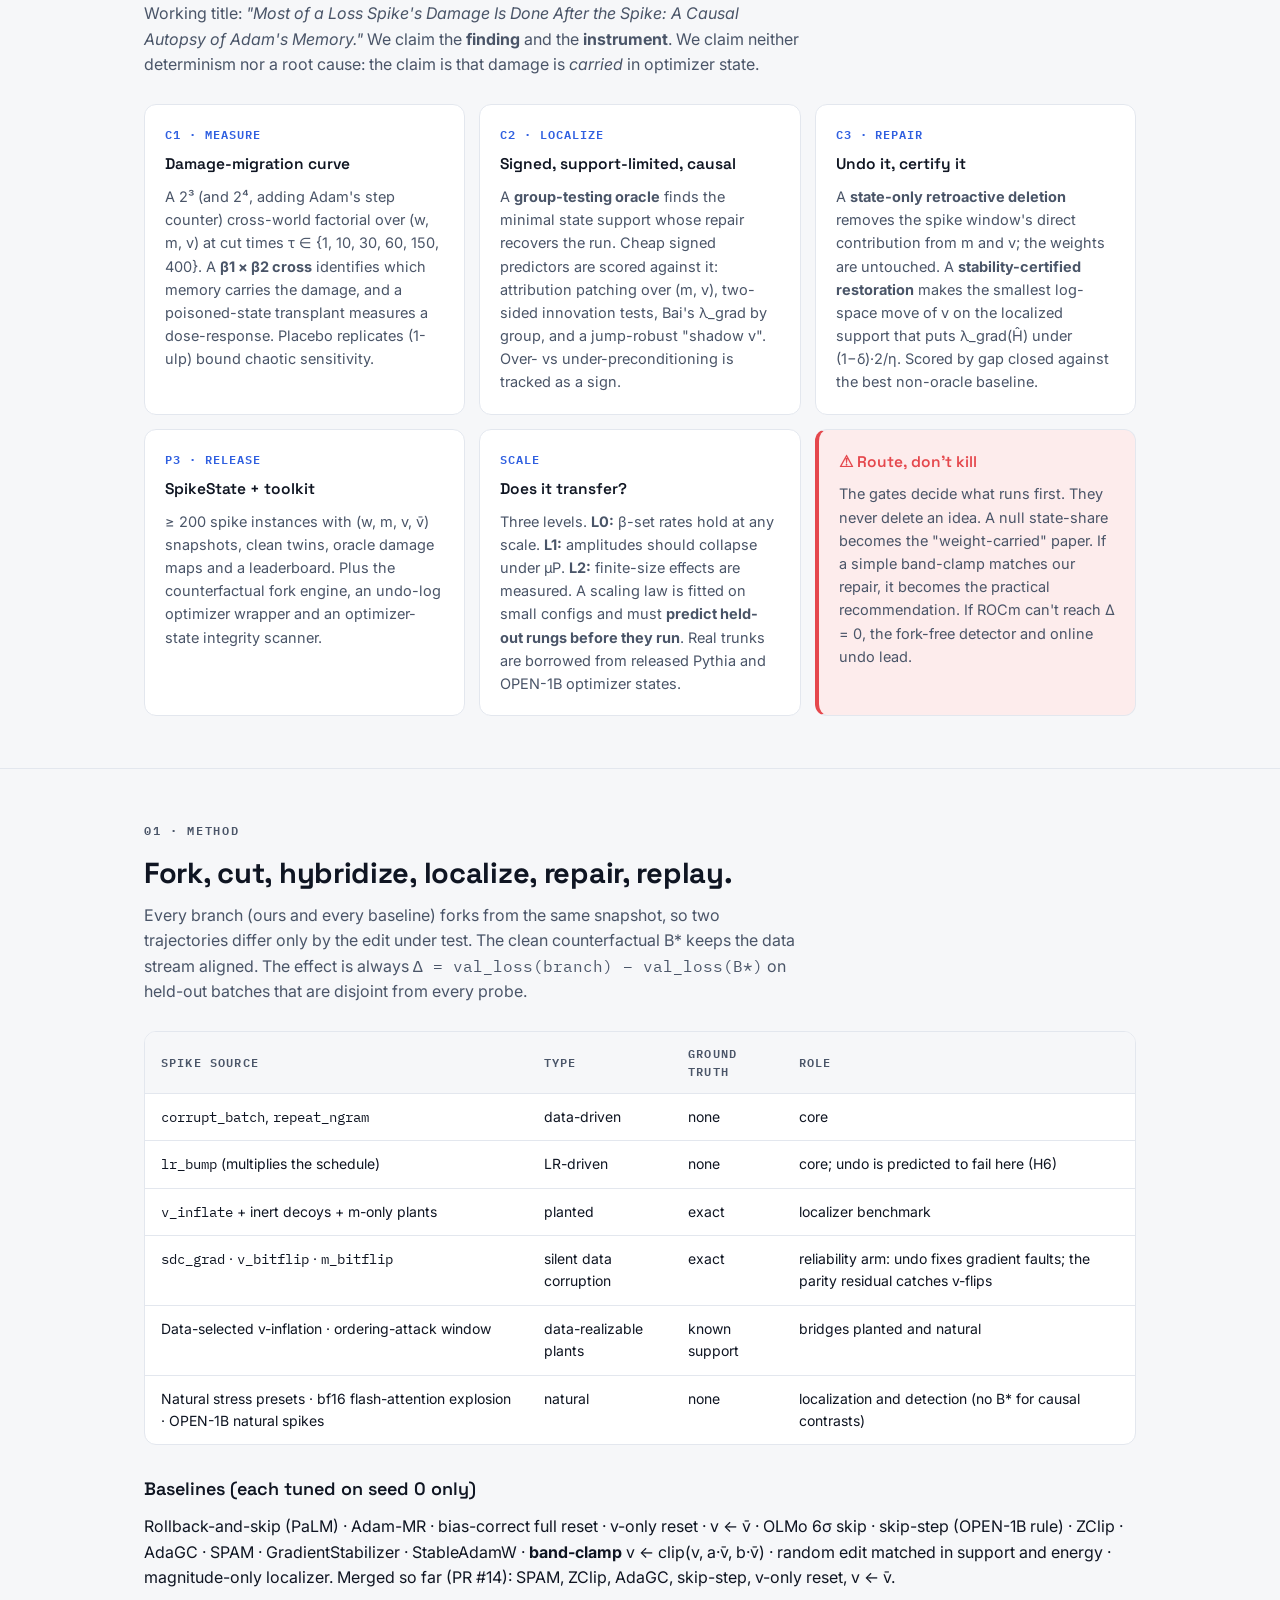
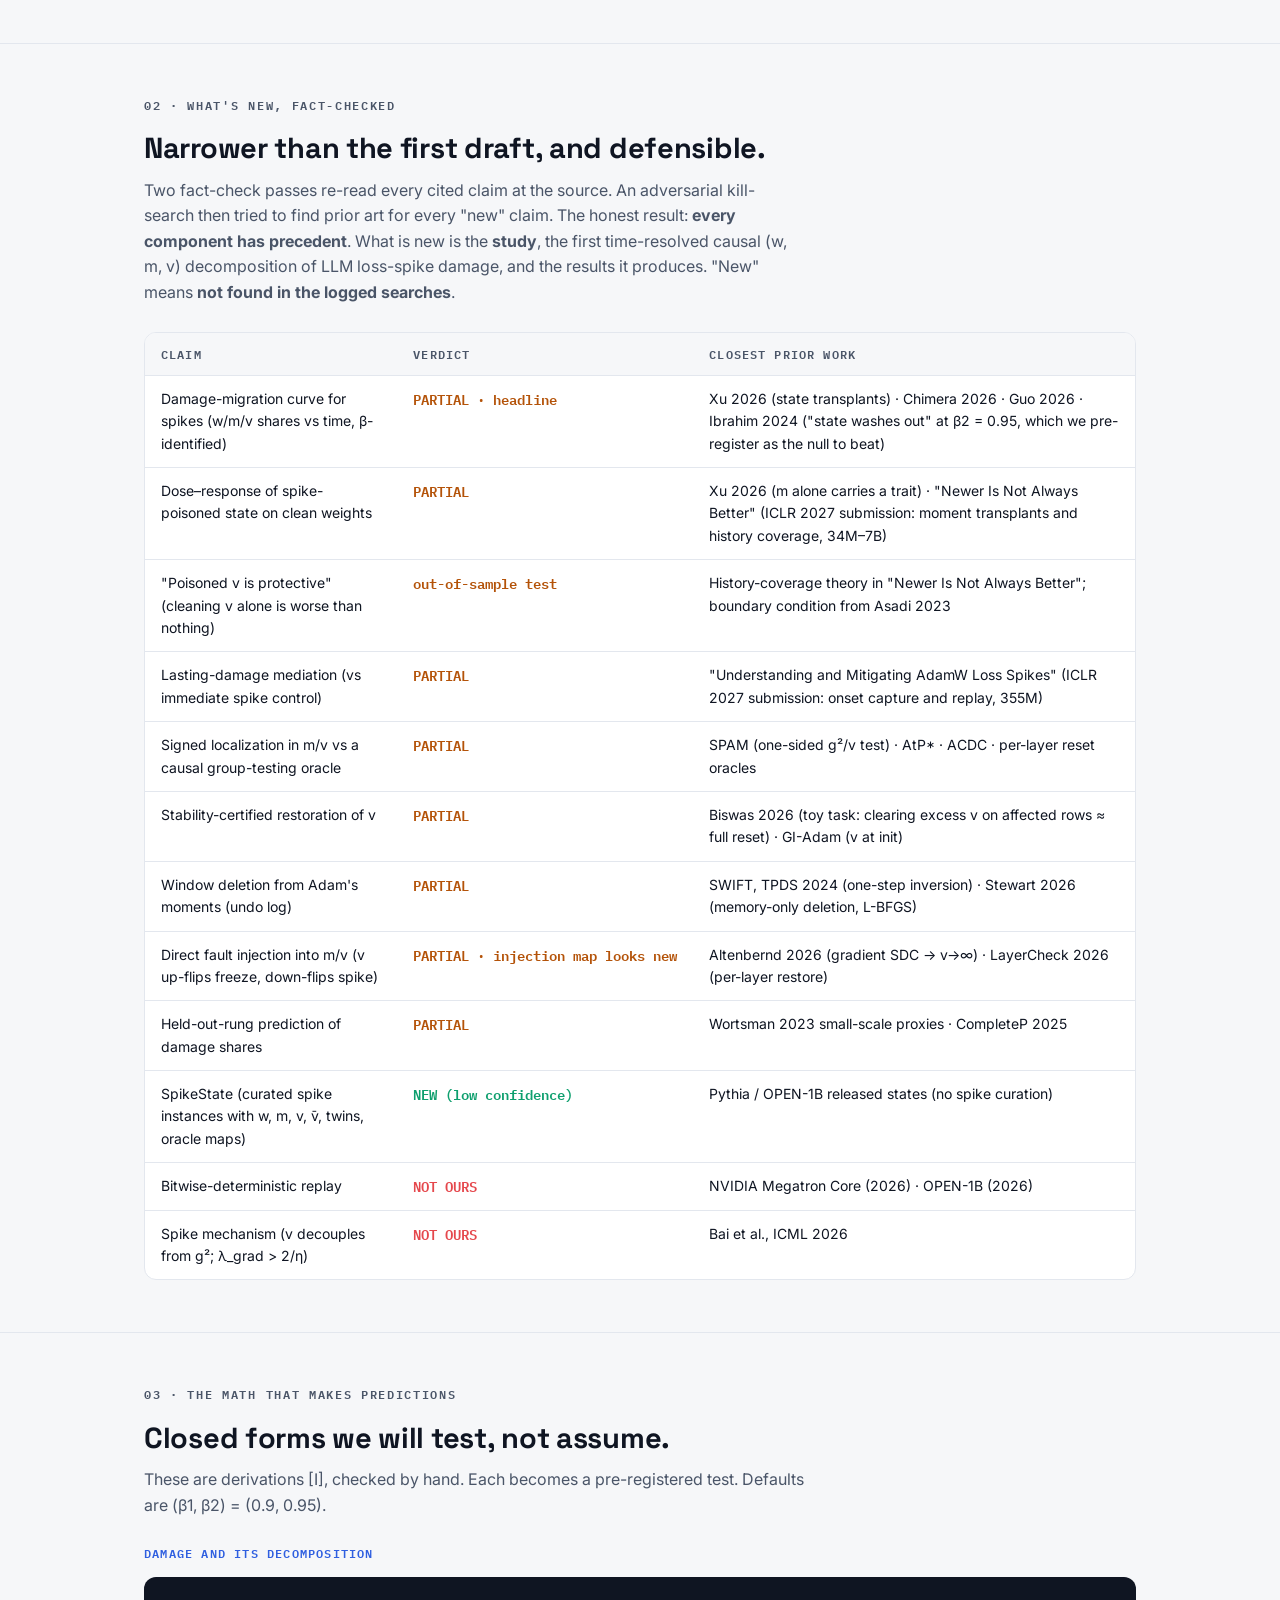
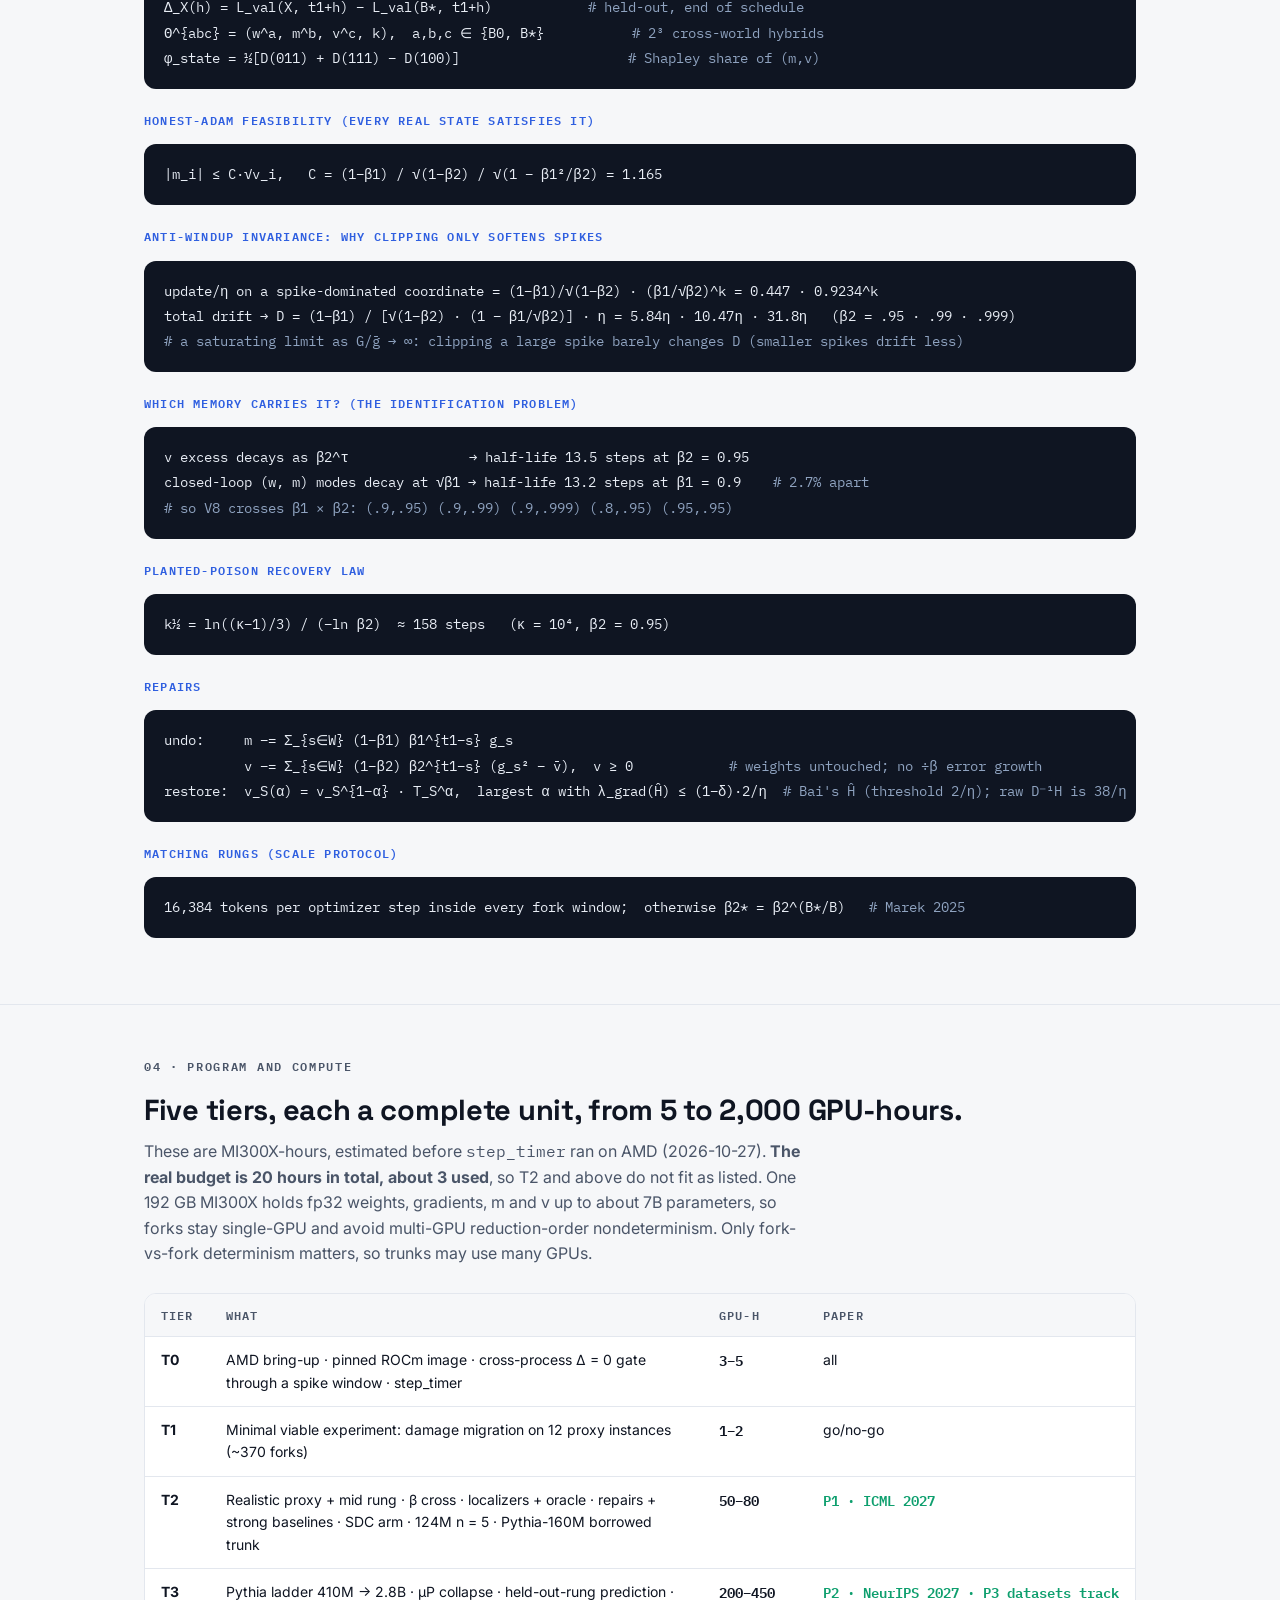
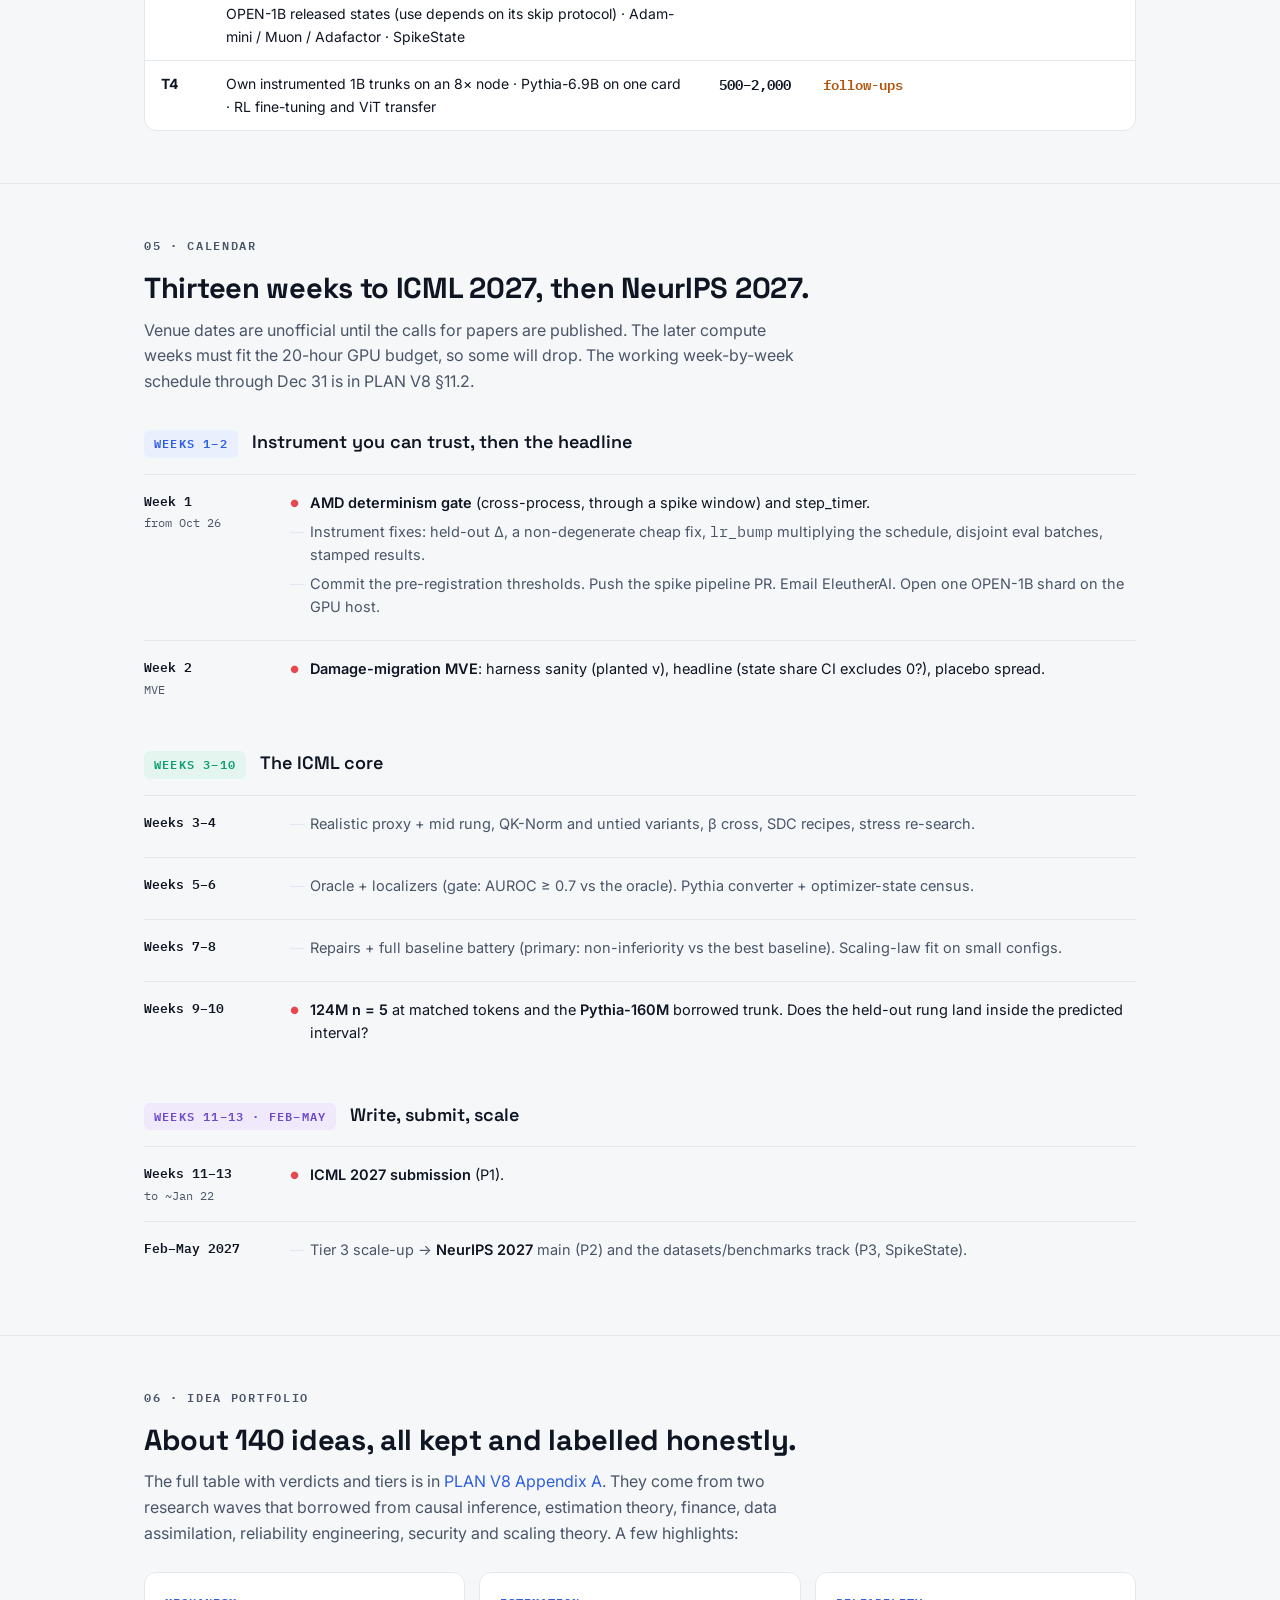
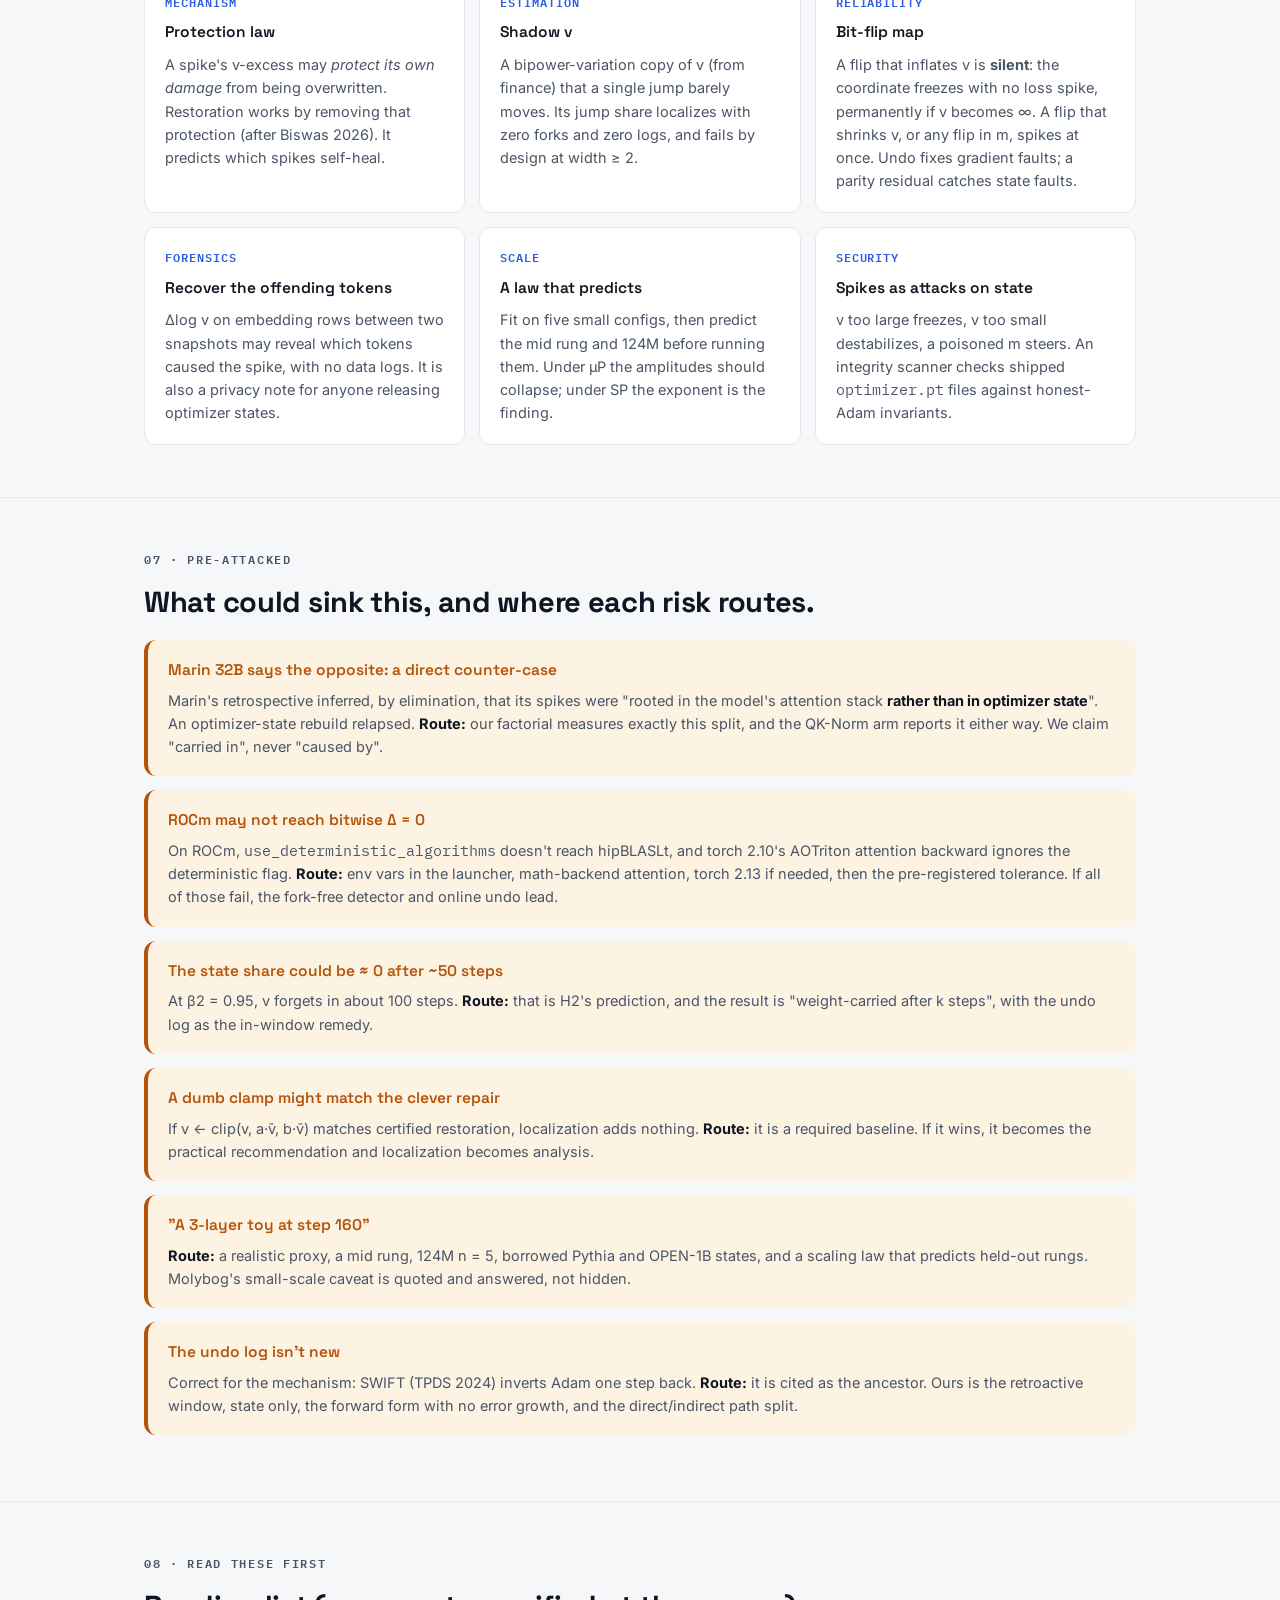
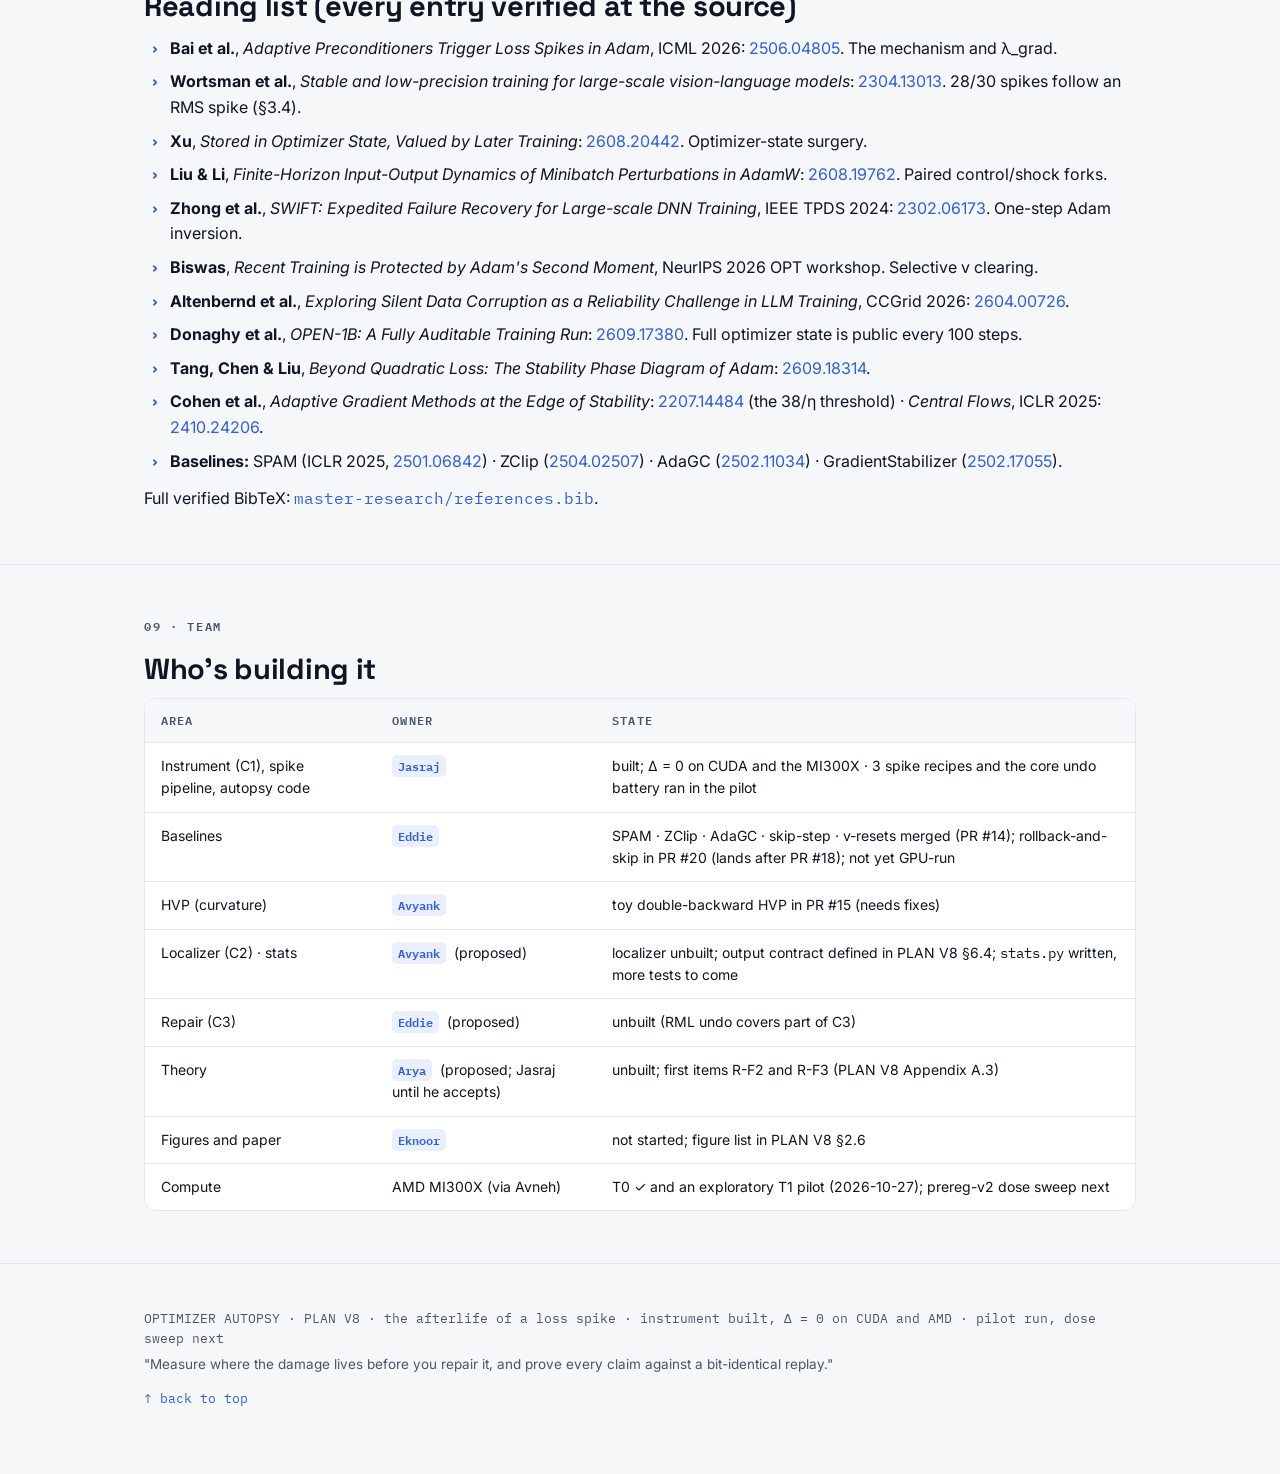
==== commit ec2dec0f: "Arya: theory as his proposed role in the plan, calendar and status page Theory had no owner (Jasraj " ====
--- a/index.html
+++ b/index.html
@@ -262,7 +262,7 @@
     <tr><td>HVP (curvature)</td><td><span class="owner">Avyank</span></td><td>toy double-backward HVP in PR #15 (needs fixes)</td></tr>
     <tr><td>Localizer (C2) · stats</td><td><span class="owner">Avyank</span> (proposed)</td><td>localizer unbuilt; output contract defined in PLAN V8 §6.4; <code>stats.py</code> written, more tests to come</td></tr>
     <tr><td>Repair (C3)</td><td><span class="owner">Eddie</span> (proposed)</td><td>unbuilt (RML undo covers part of C3)</td></tr>
-    <tr><td>Theory</td><td><span class="owner">Jasraj</span> (interim, proposed)</td><td>unbuilt</td></tr>
+    <tr><td>Theory</td><td><span class="owner">Arya</span> (proposed; Jasraj until he accepts)</td><td>unbuilt; first items R-F2 and R-F3 (PLAN V8 Appendix A.3)</td></tr>
     <tr><td>Figures and paper</td><td><span class="owner">Eknoor</span></td><td>not started; figure list in PLAN V8 §2.6</td></tr>
     <tr><td>Compute</td><td>AMD MI300X (via Avneh)</td><td>T0 ✓ and an exploratory T1 pilot (2026-10-27); prereg-v2 dose sweep next</td></tr>
   </table></div>
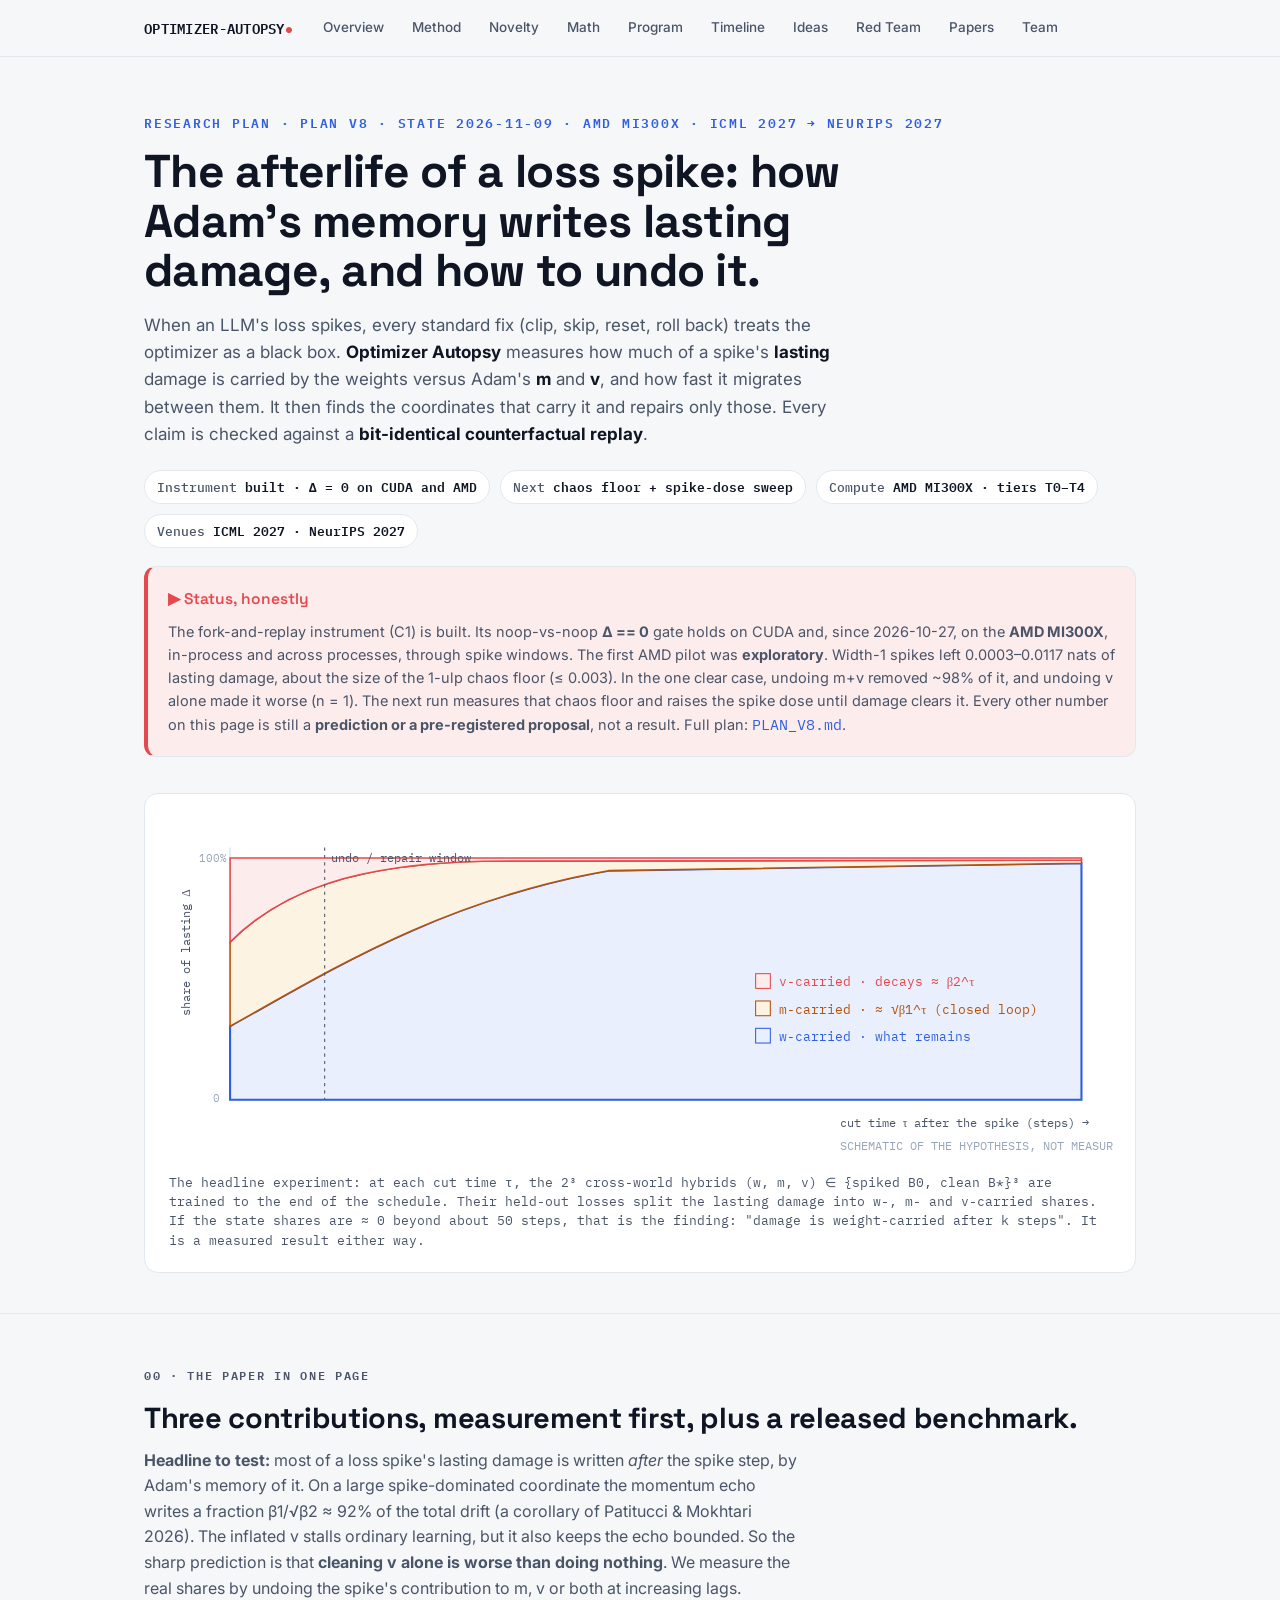
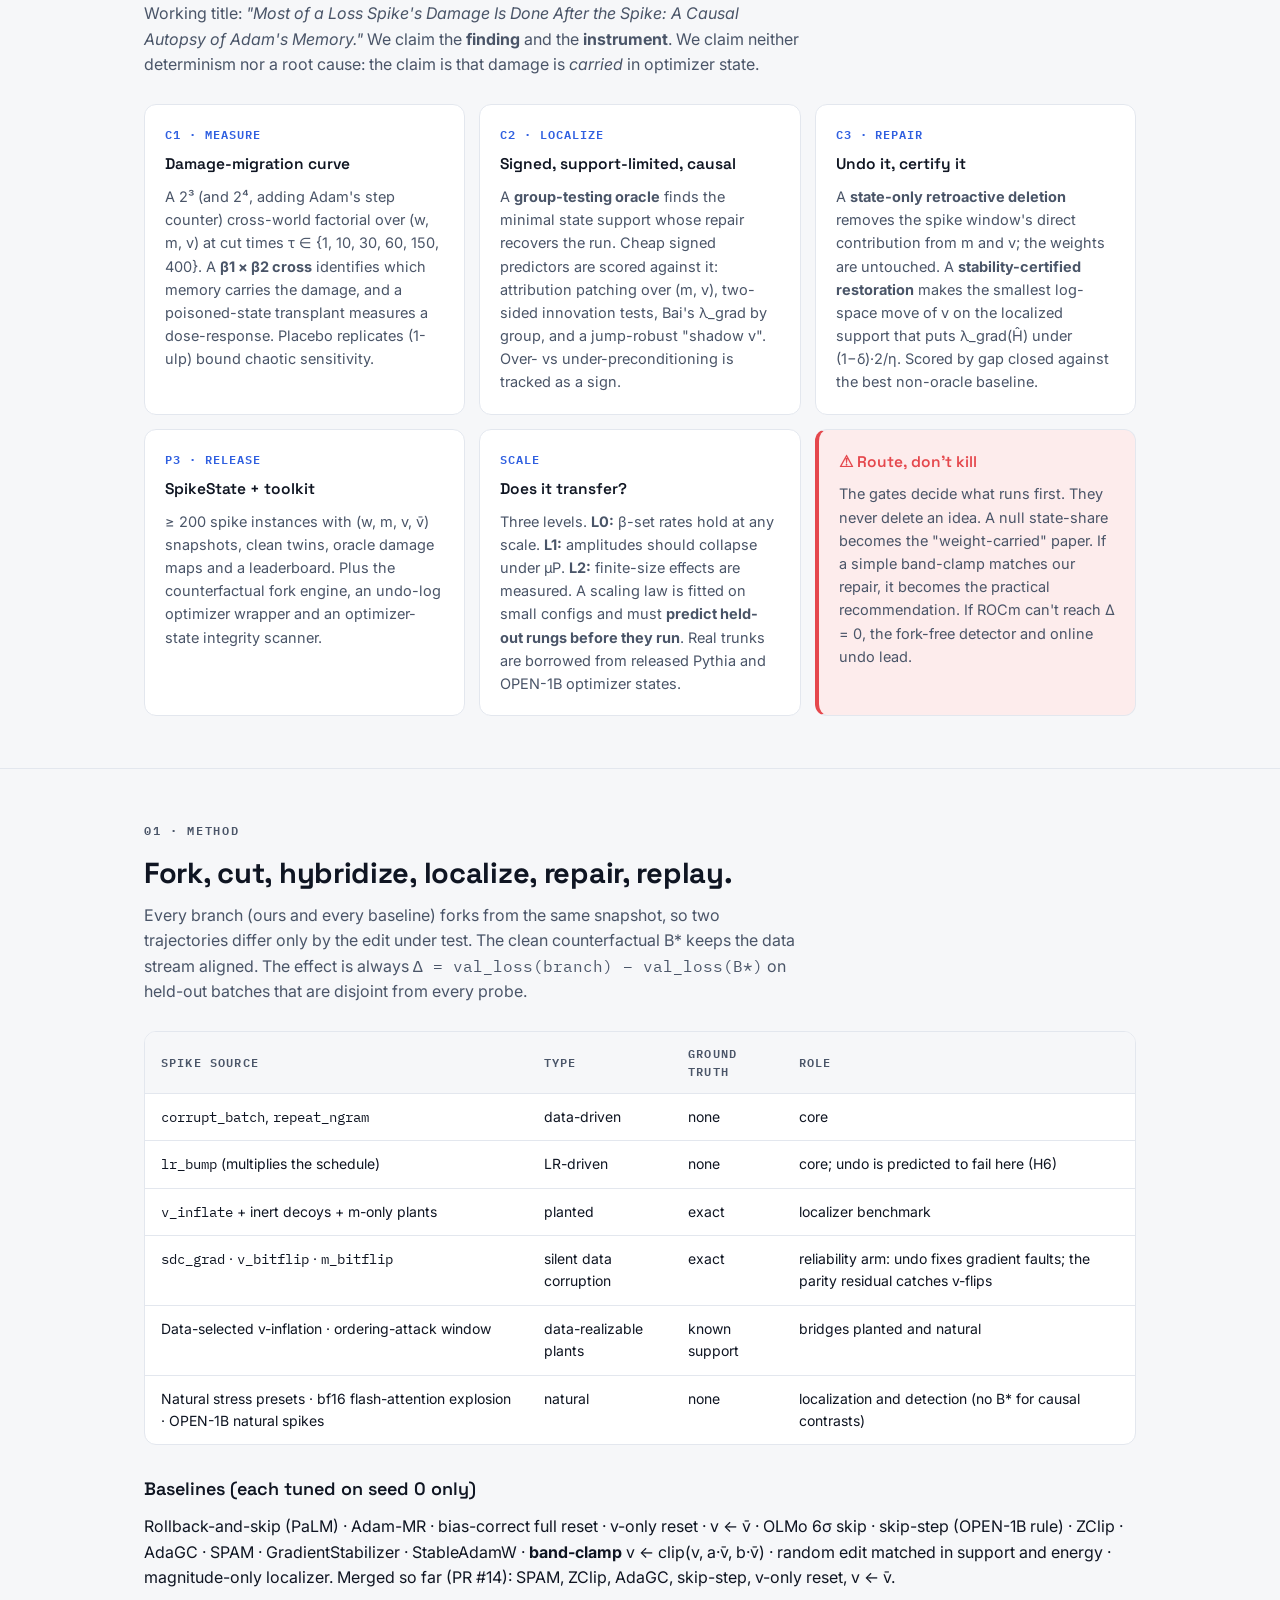
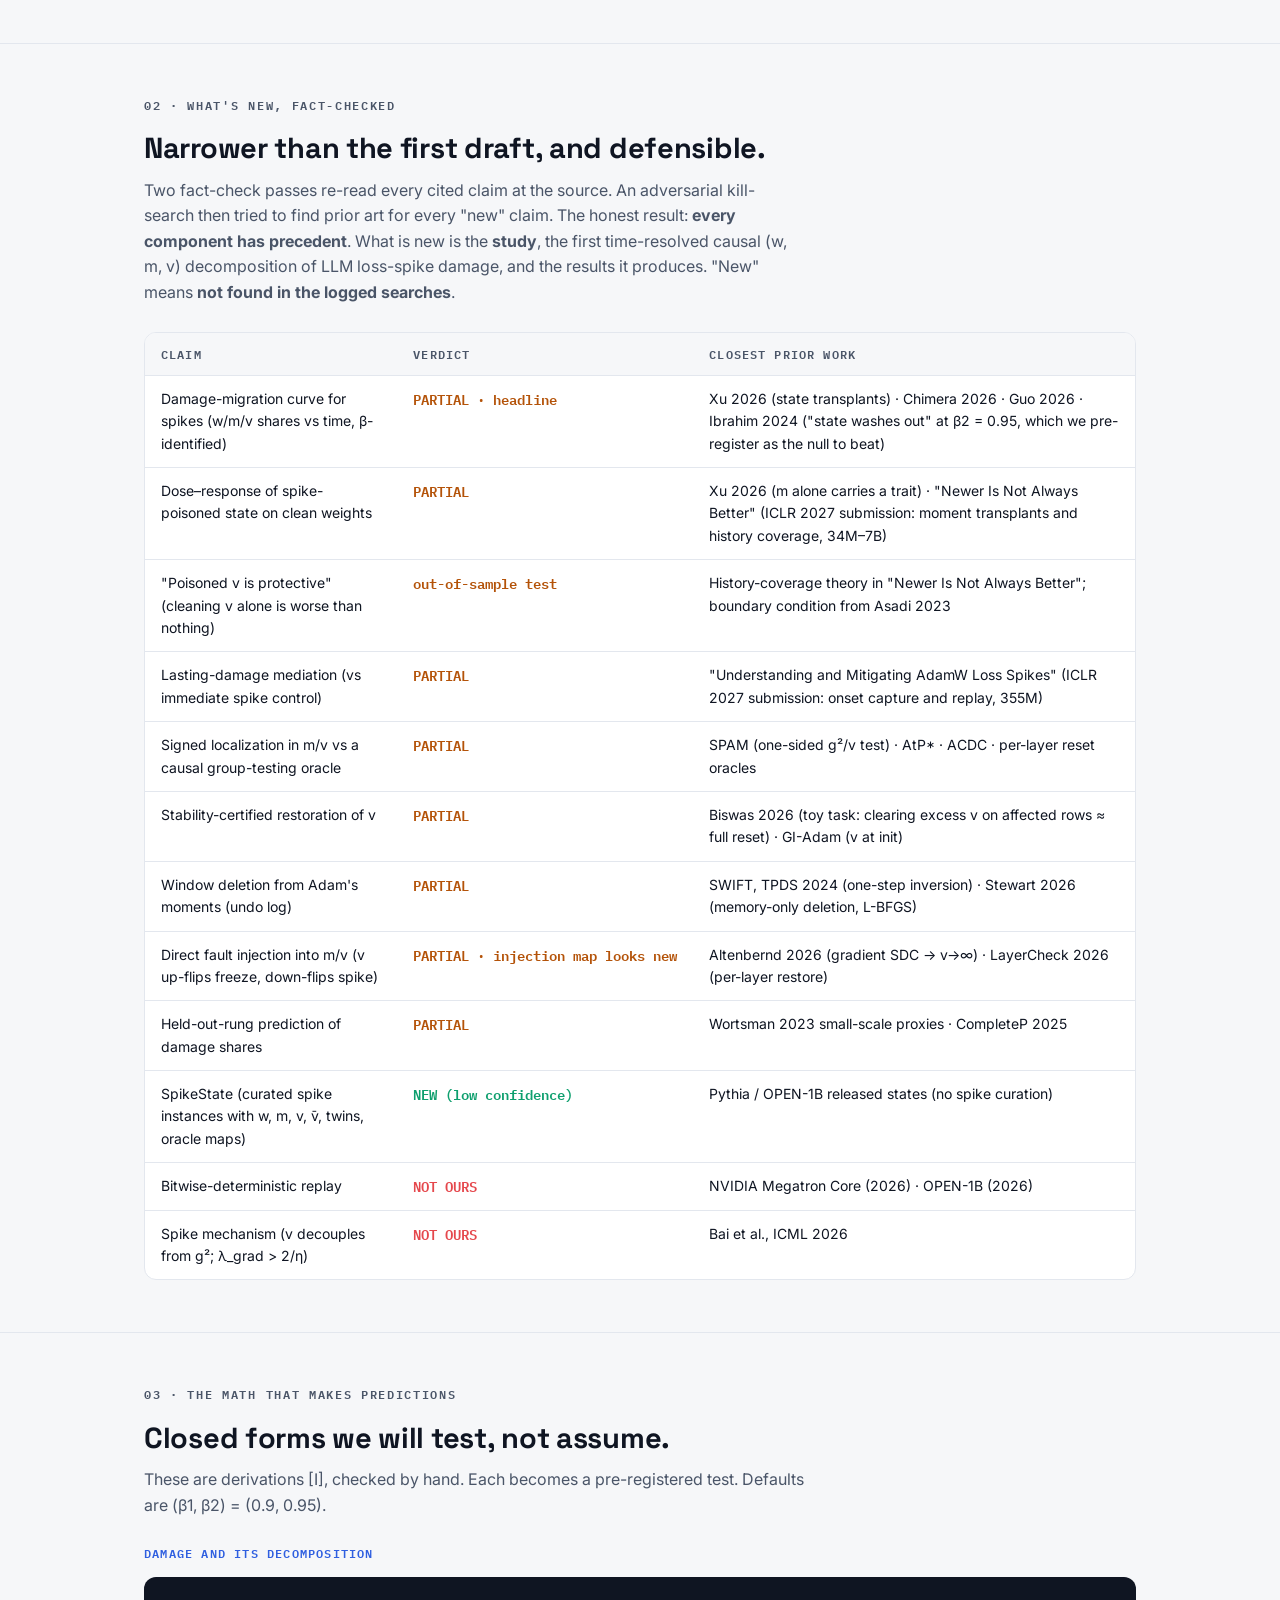
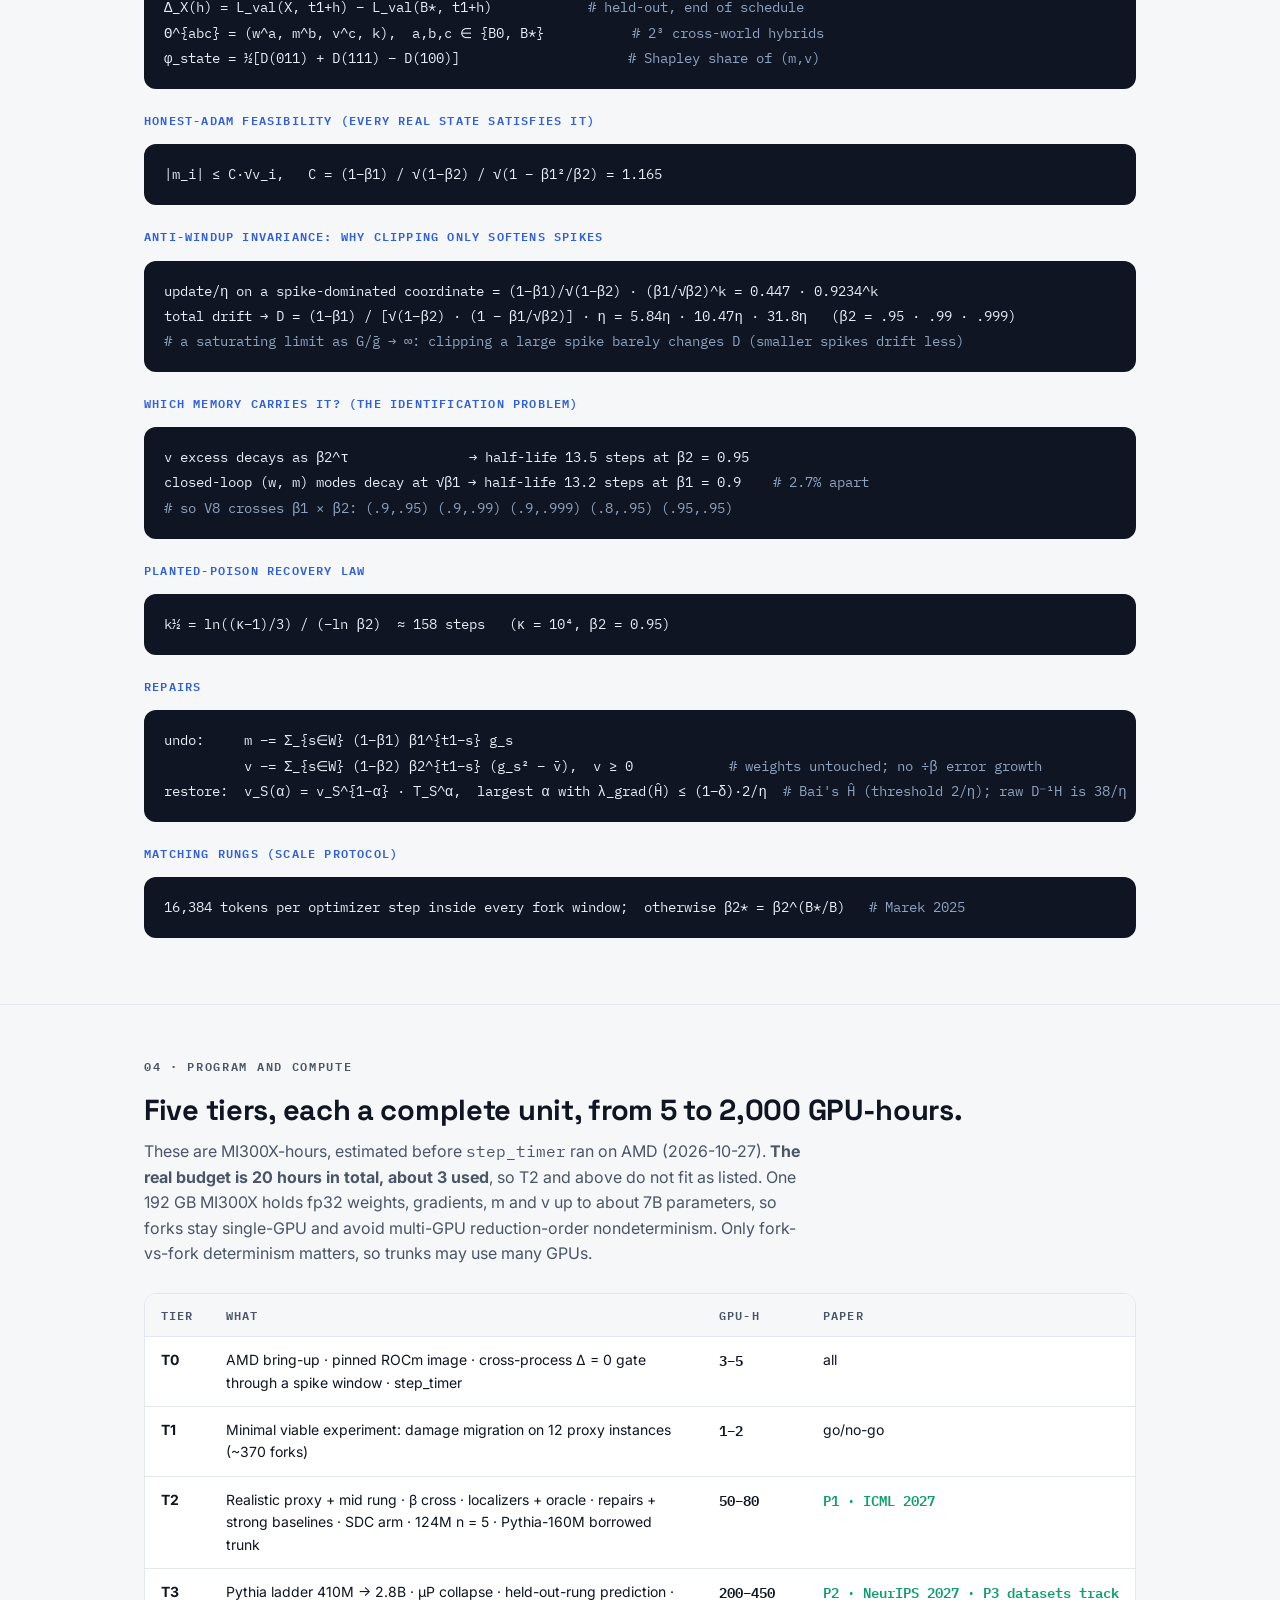
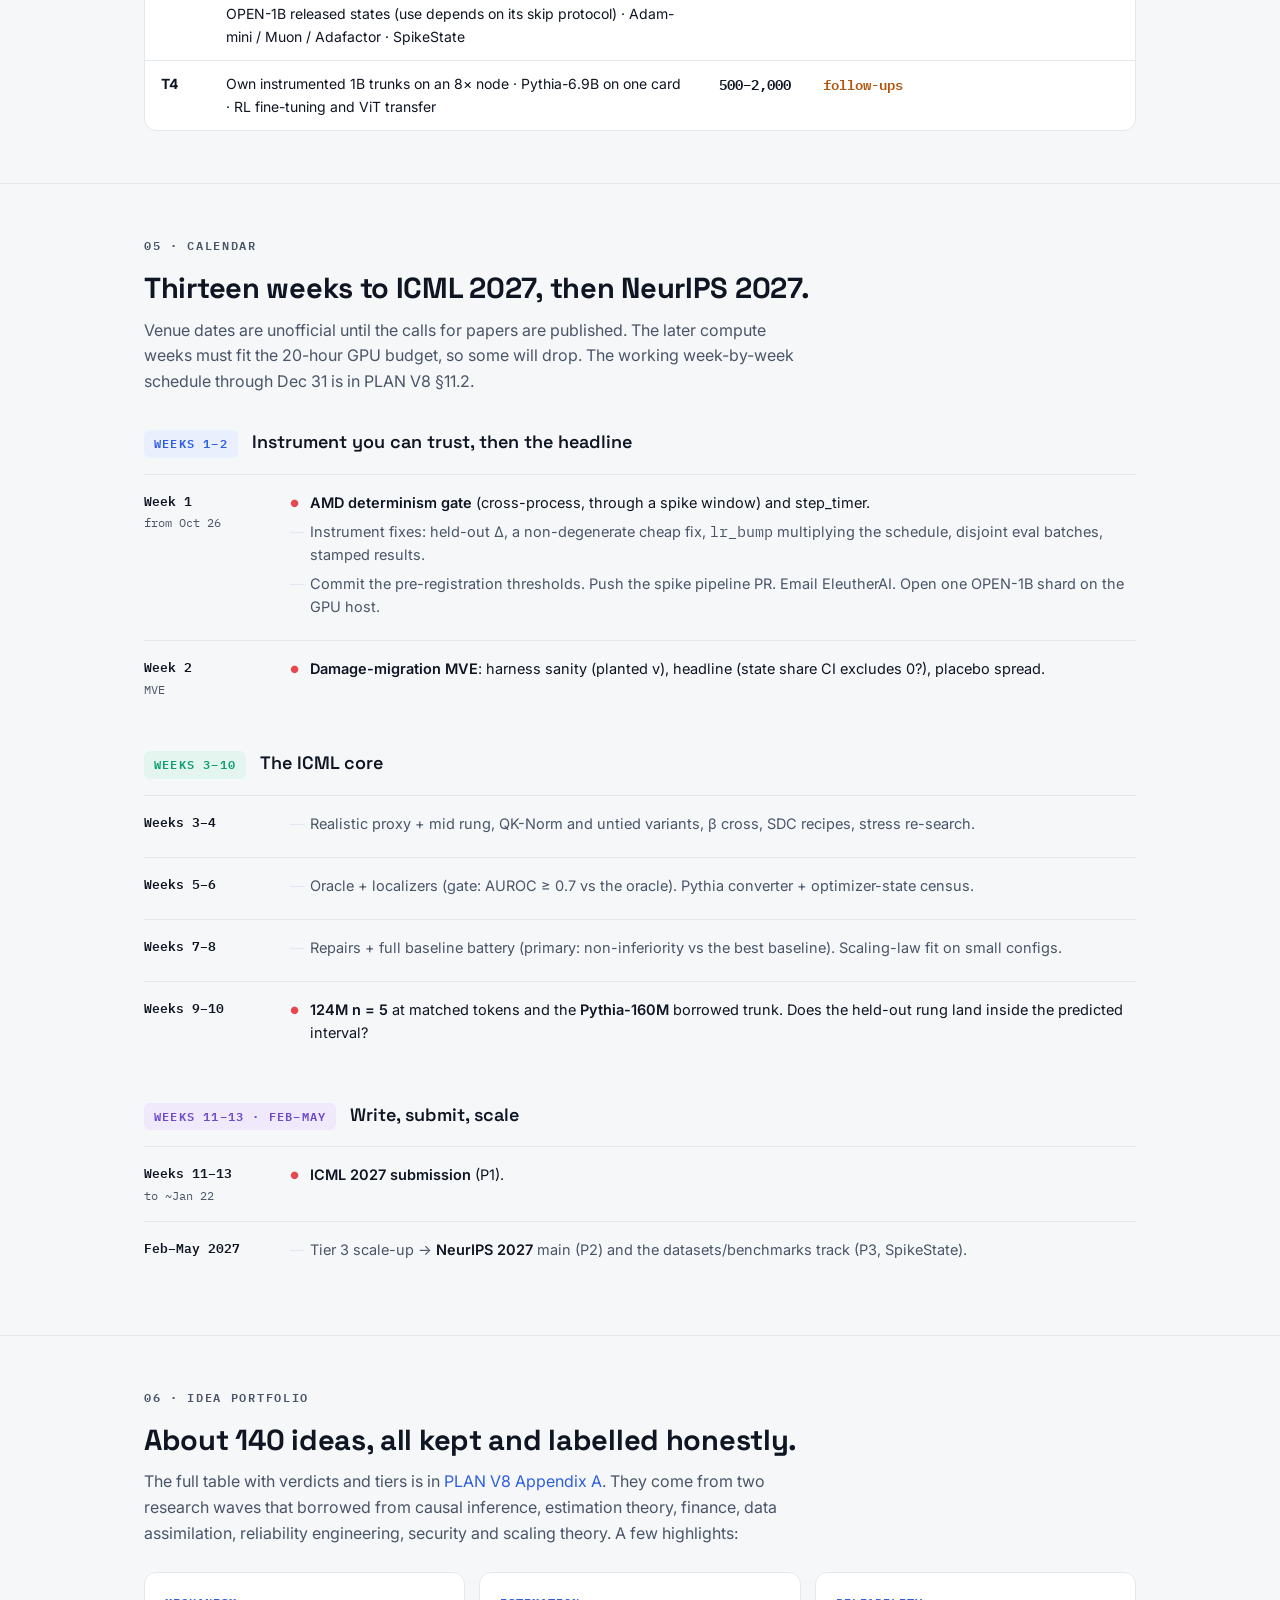
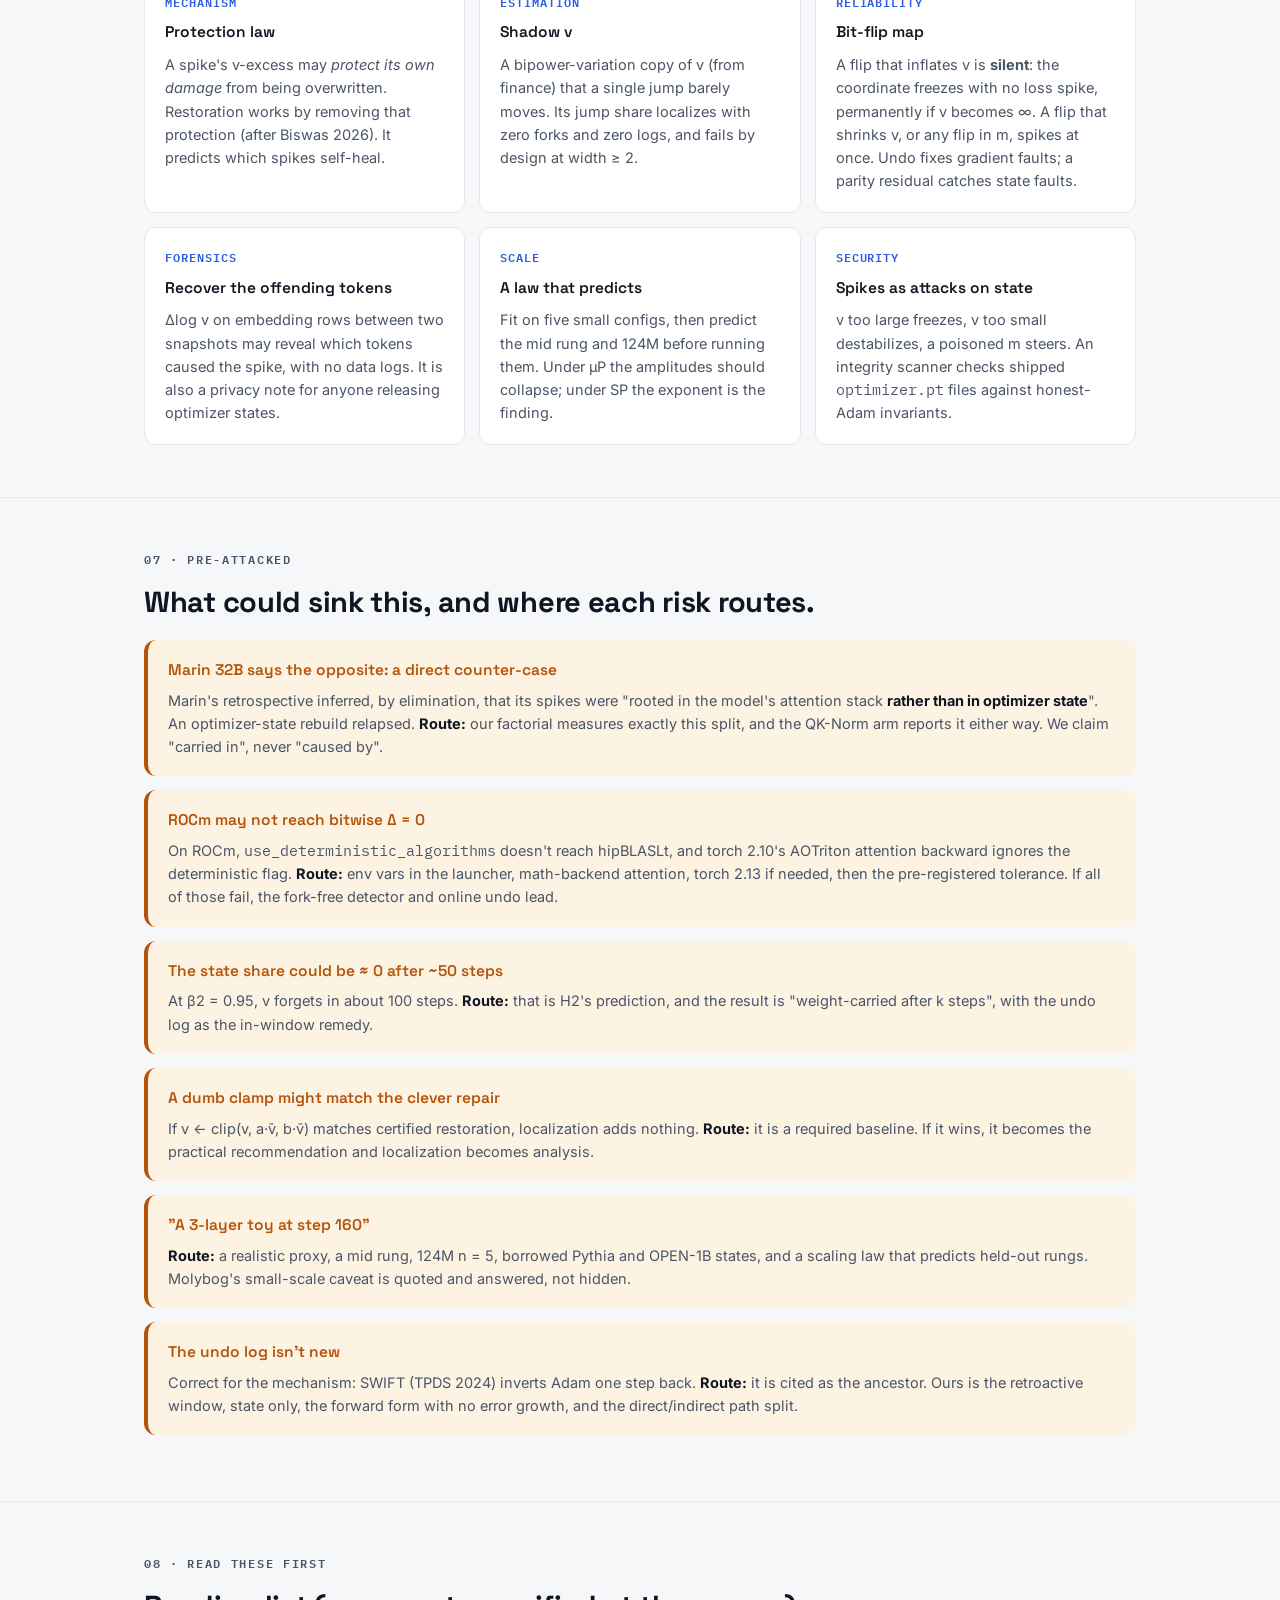
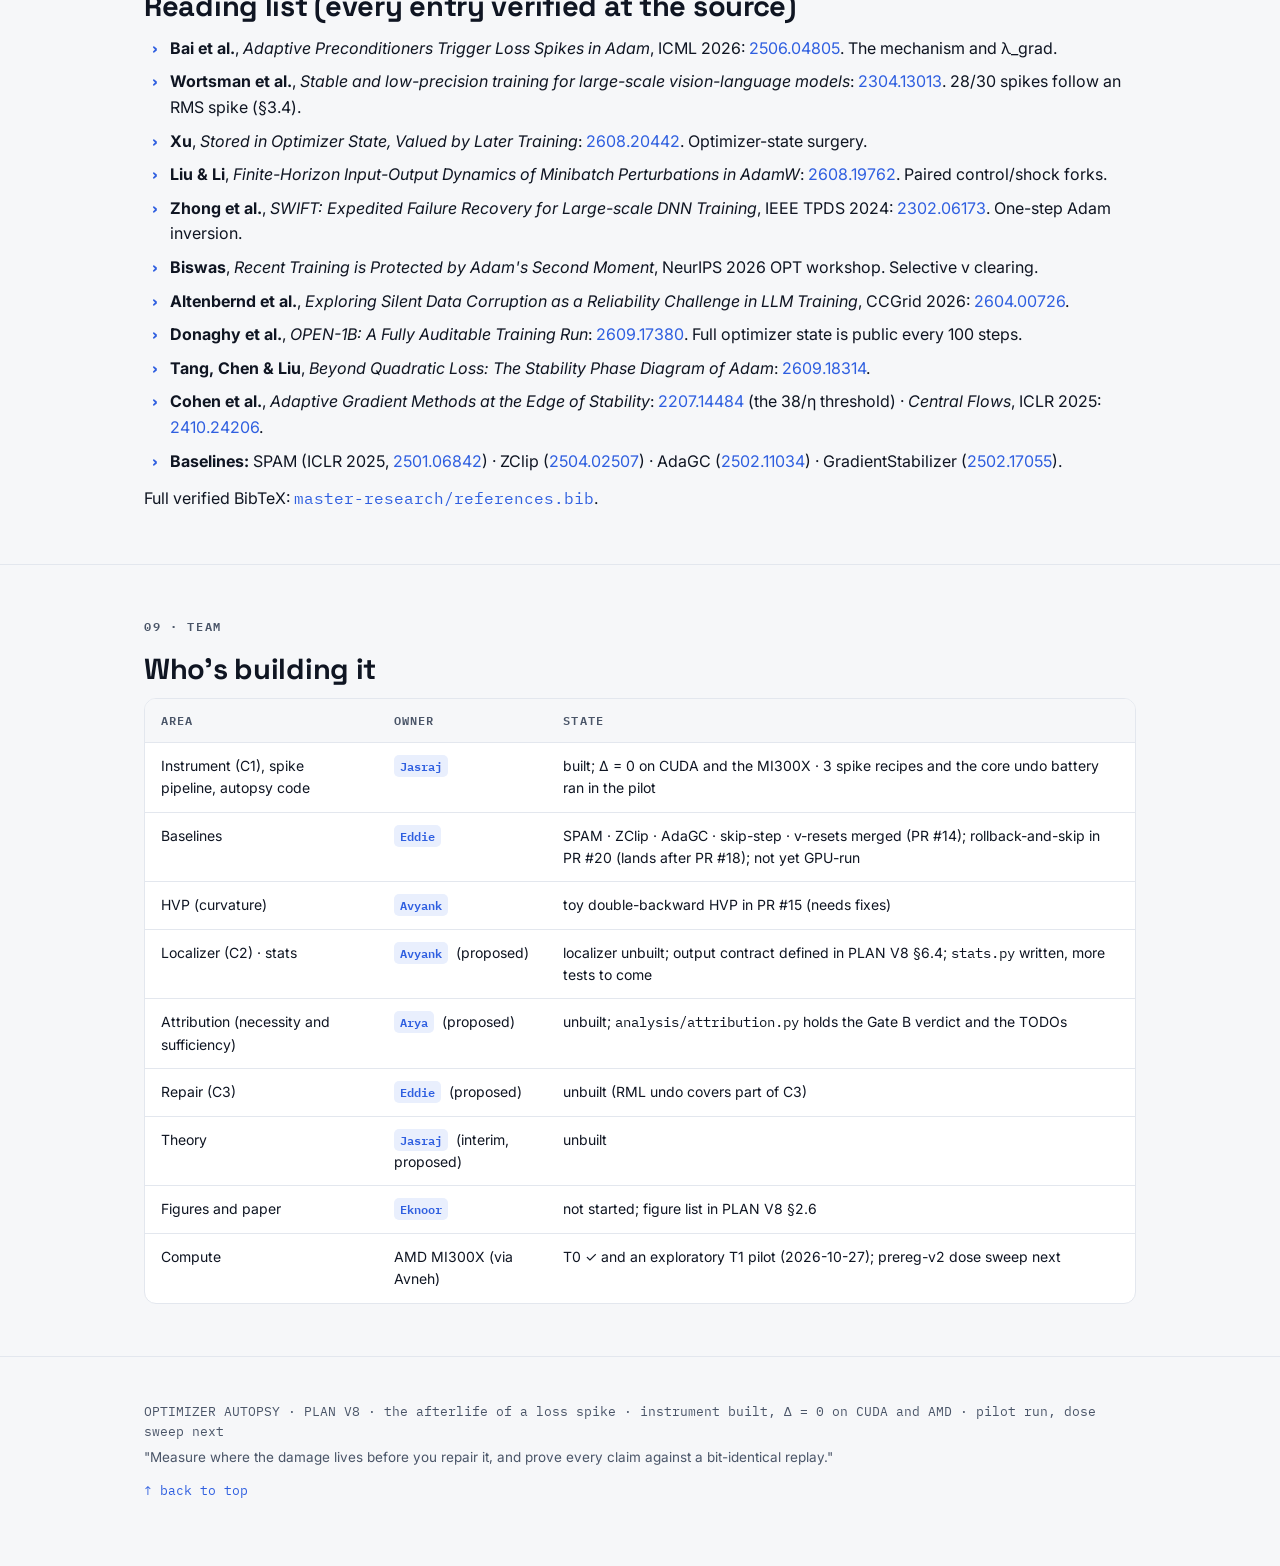
==== commit b6401c60: "Arya: attribution instead of theory as his proposed role Proposed role is now research/analysis/attr" ====
--- a/index.html
+++ b/index.html
@@ -261,8 +261,9 @@
     <tr><td>Baselines</td><td><span class="owner">Eddie</span></td><td>SPAM · ZClip · AdaGC · skip-step · v-resets merged (PR #14); rollback-and-skip in PR #20 (lands after PR #18); not yet GPU-run</td></tr>
     <tr><td>HVP (curvature)</td><td><span class="owner">Avyank</span></td><td>toy double-backward HVP in PR #15 (needs fixes)</td></tr>
     <tr><td>Localizer (C2) · stats</td><td><span class="owner">Avyank</span> (proposed)</td><td>localizer unbuilt; output contract defined in PLAN V8 §6.4; <code>stats.py</code> written, more tests to come</td></tr>
+    <tr><td>Attribution (necessity and sufficiency)</td><td><span class="owner">Arya</span> (proposed)</td><td>unbuilt; <code>analysis/attribution.py</code> holds the Gate B verdict and the TODOs</td></tr>
     <tr><td>Repair (C3)</td><td><span class="owner">Eddie</span> (proposed)</td><td>unbuilt (RML undo covers part of C3)</td></tr>
-    <tr><td>Theory</td><td><span class="owner">Arya</span> (proposed; Jasraj until he accepts)</td><td>unbuilt; first items R-F2 and R-F3 (PLAN V8 Appendix A.3)</td></tr>
+    <tr><td>Theory</td><td><span class="owner">Jasraj</span> (interim, proposed)</td><td>unbuilt</td></tr>
     <tr><td>Figures and paper</td><td><span class="owner">Eknoor</span></td><td>not started; figure list in PLAN V8 §2.6</td></tr>
     <tr><td>Compute</td><td>AMD MI300X (via Avneh)</td><td>T0 ✓ and an exploratory T1 pilot (2026-10-27); prereg-v2 dose sweep next</td></tr>
   </table></div>
